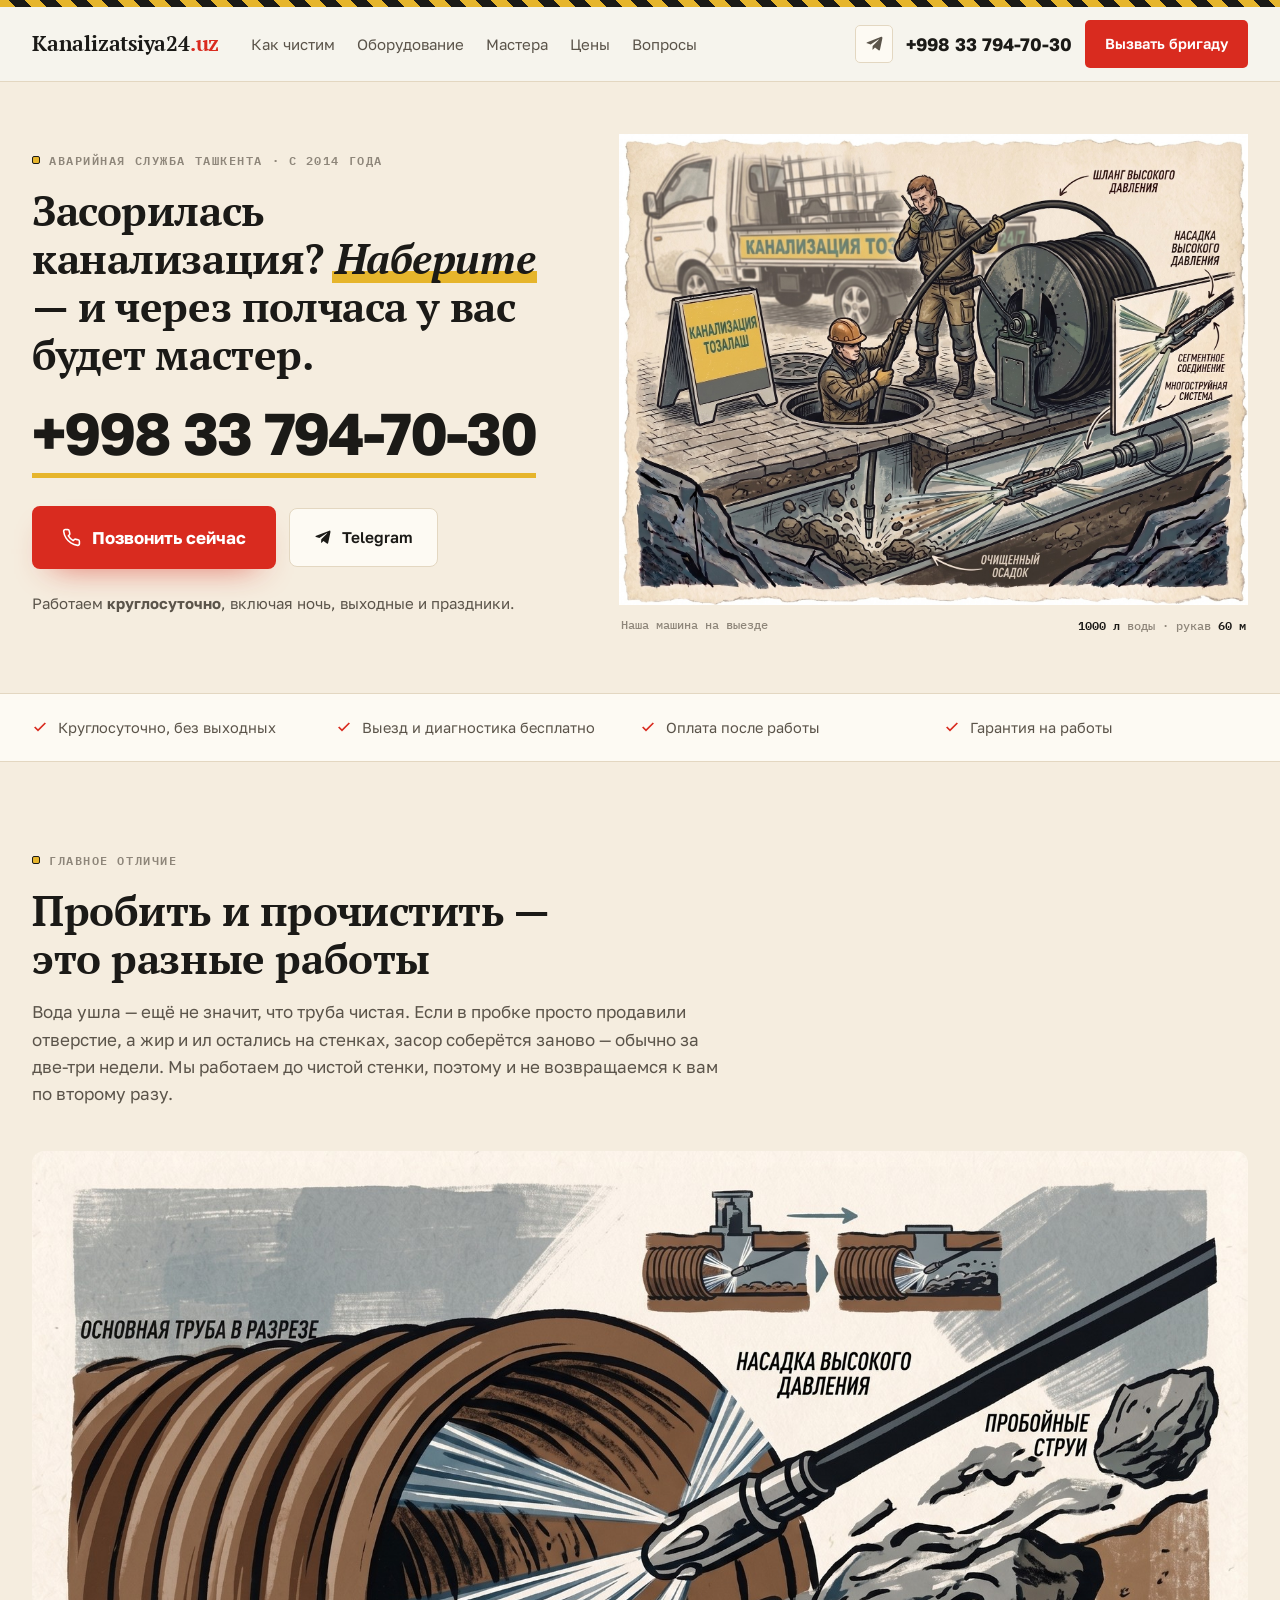
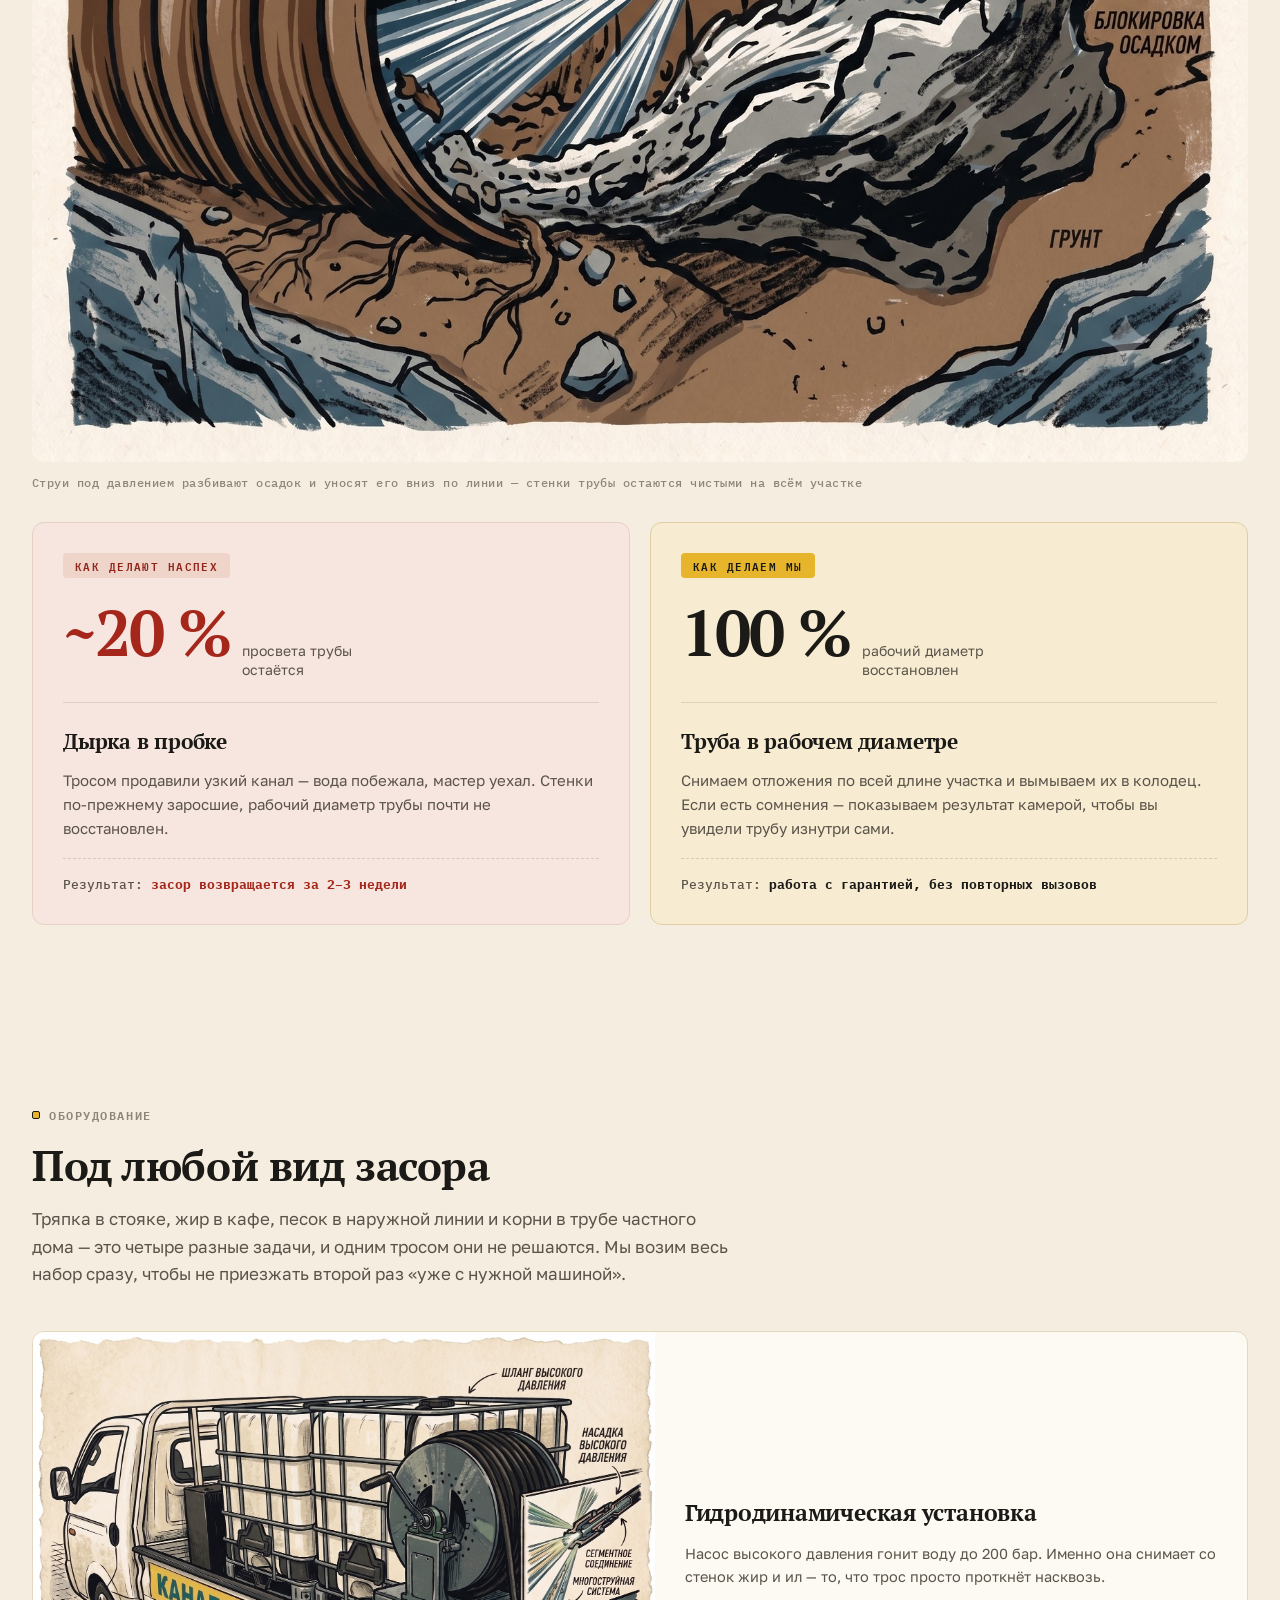
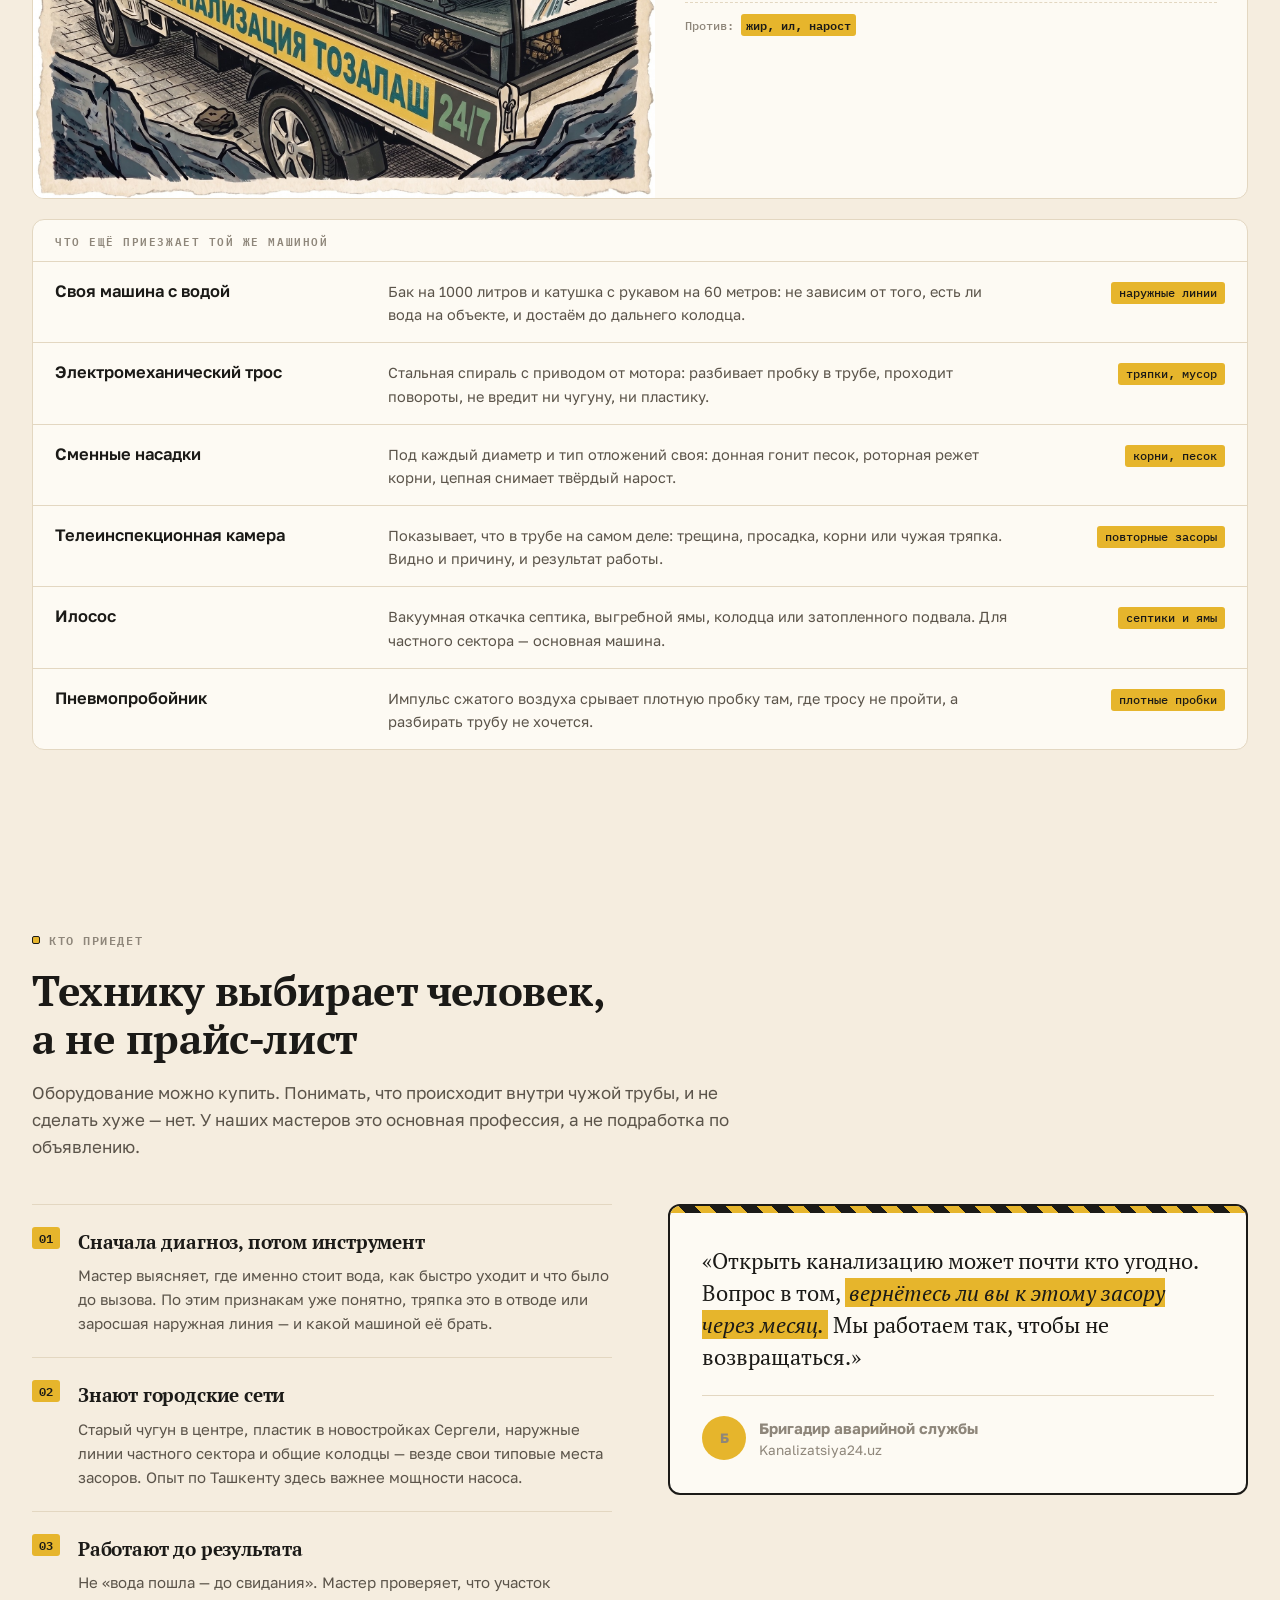
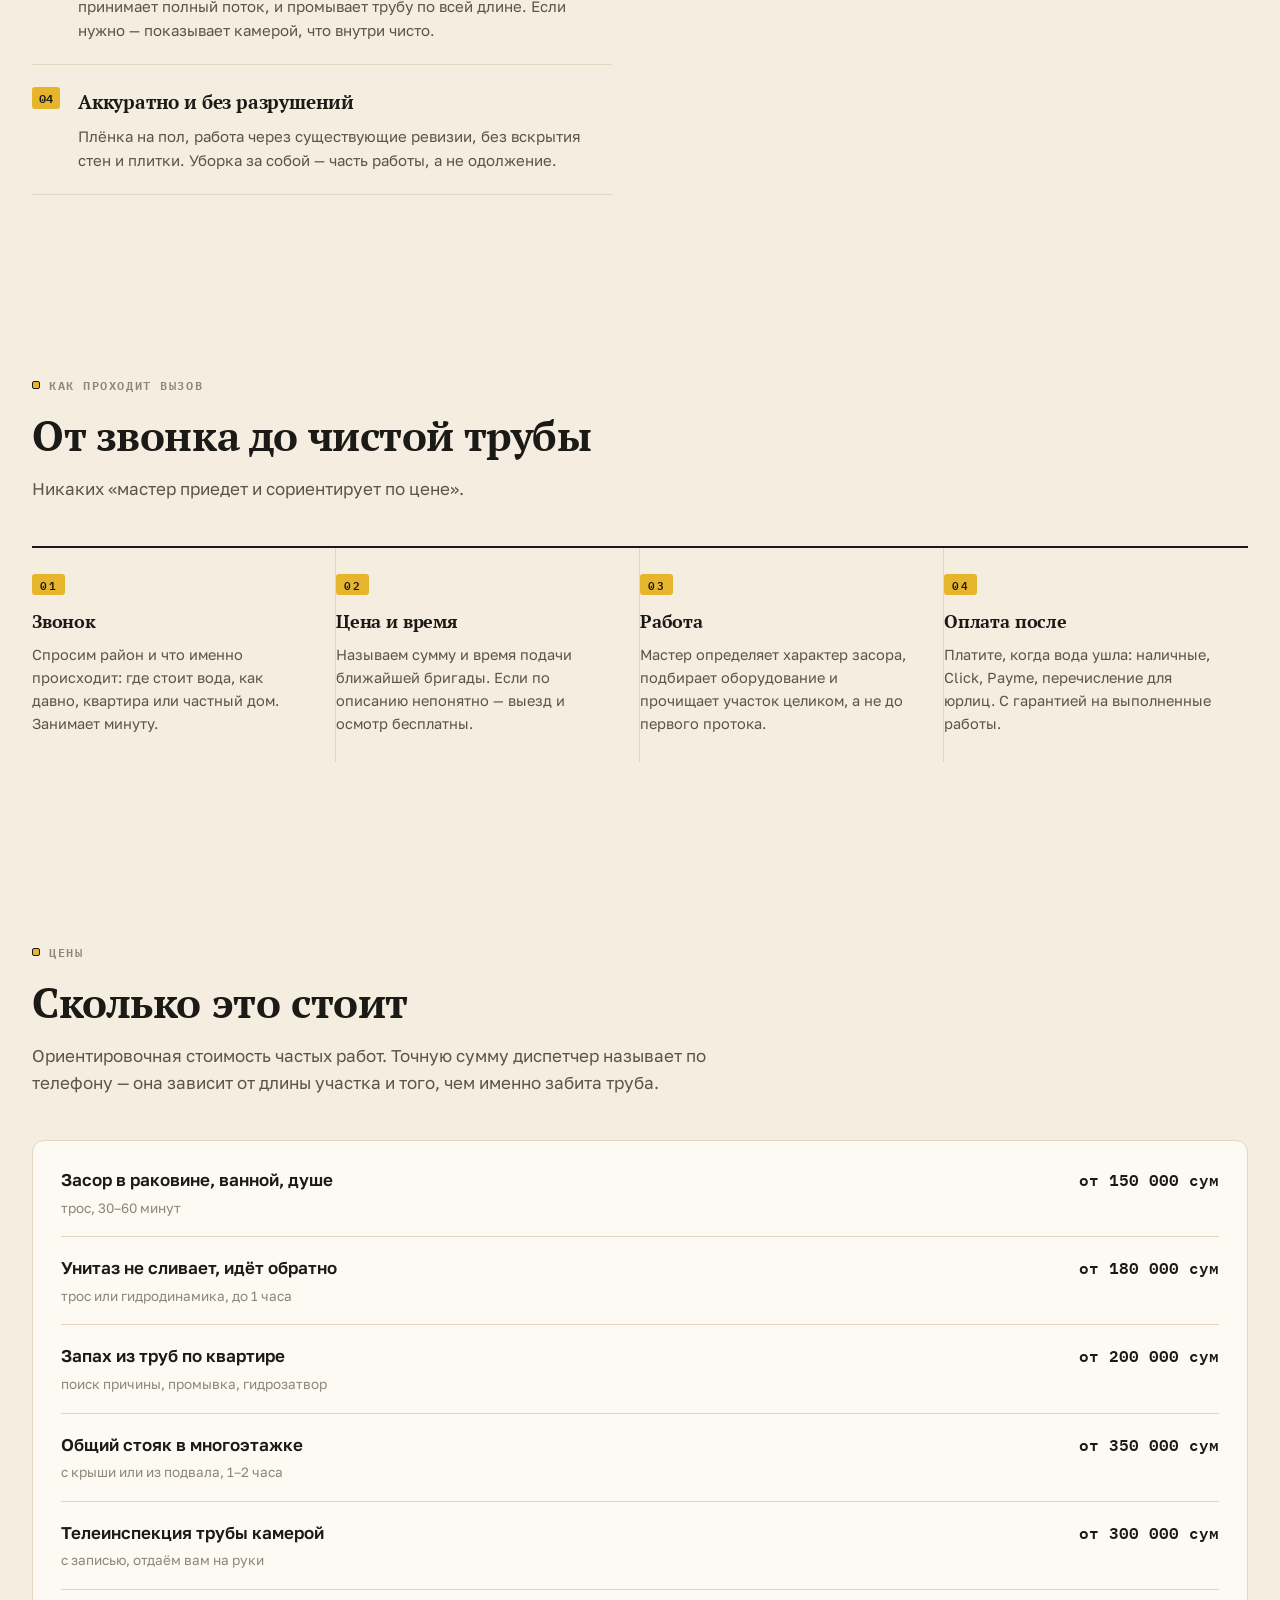
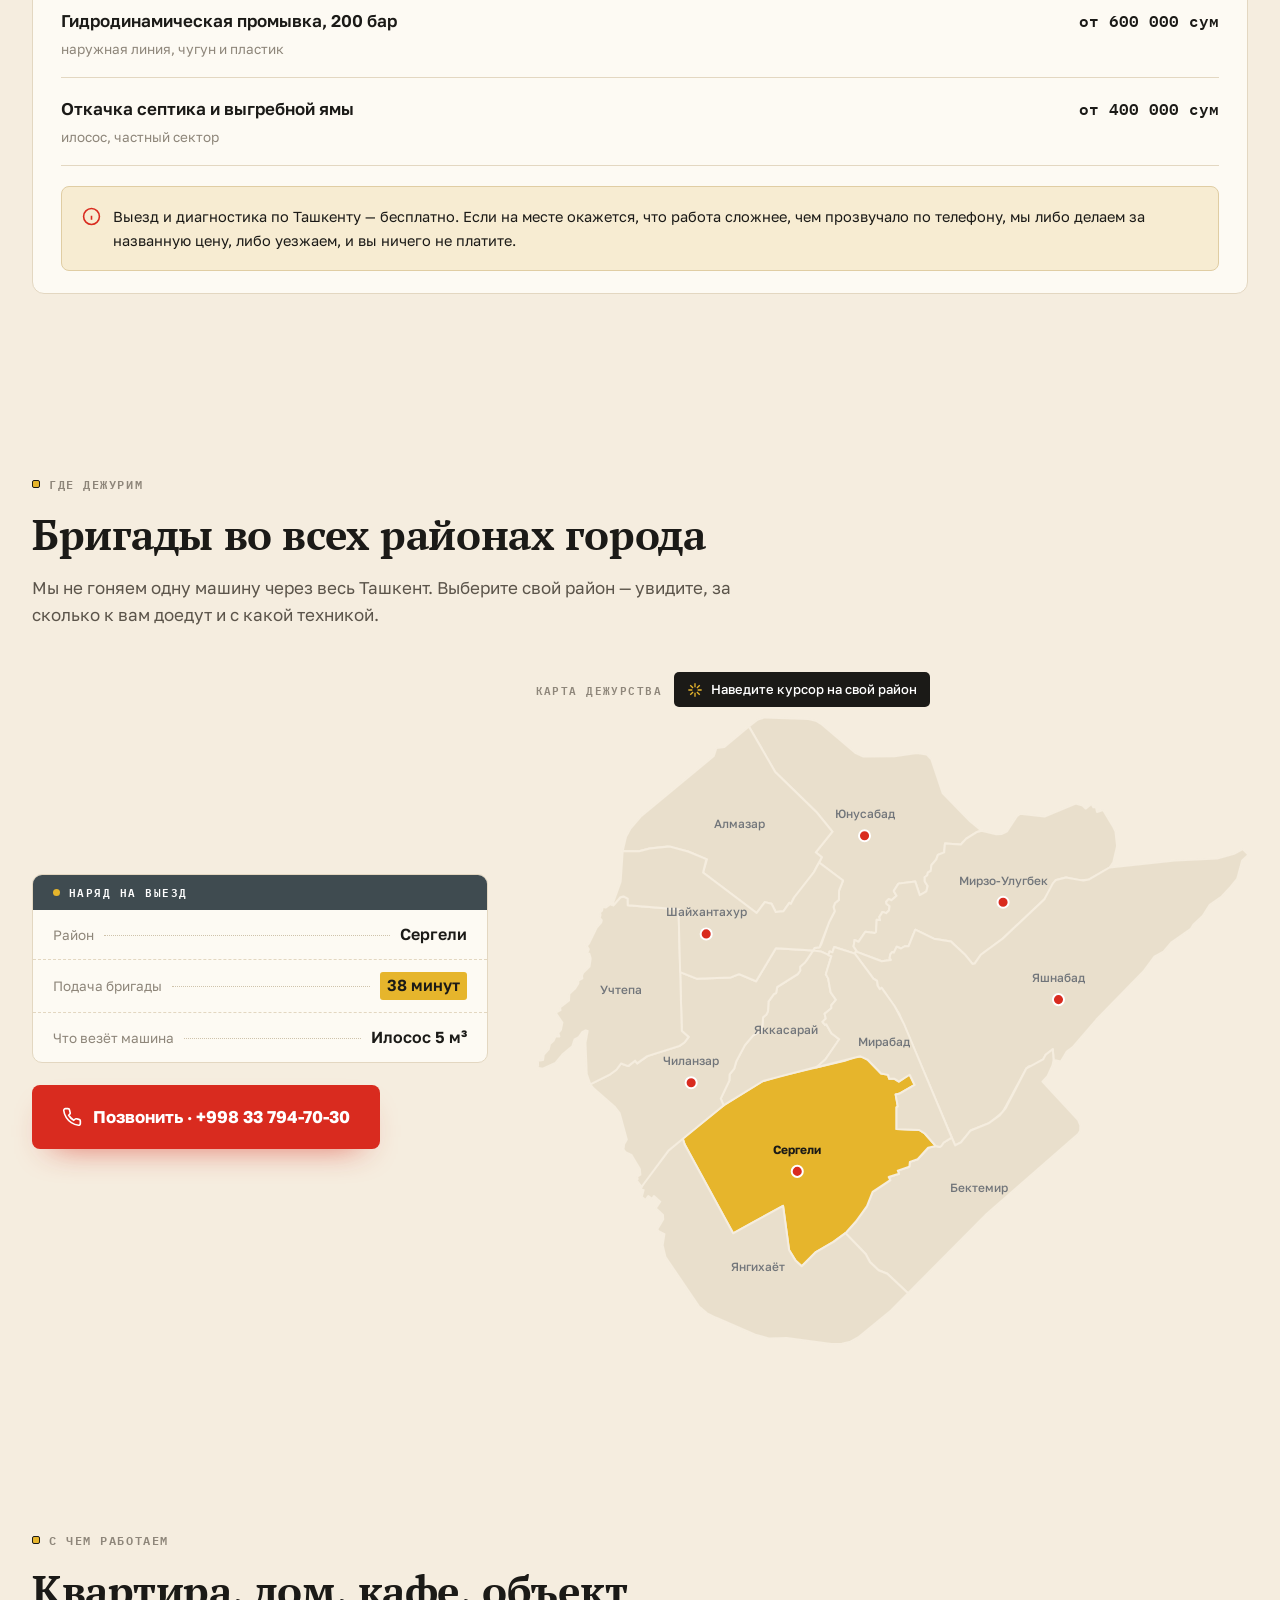
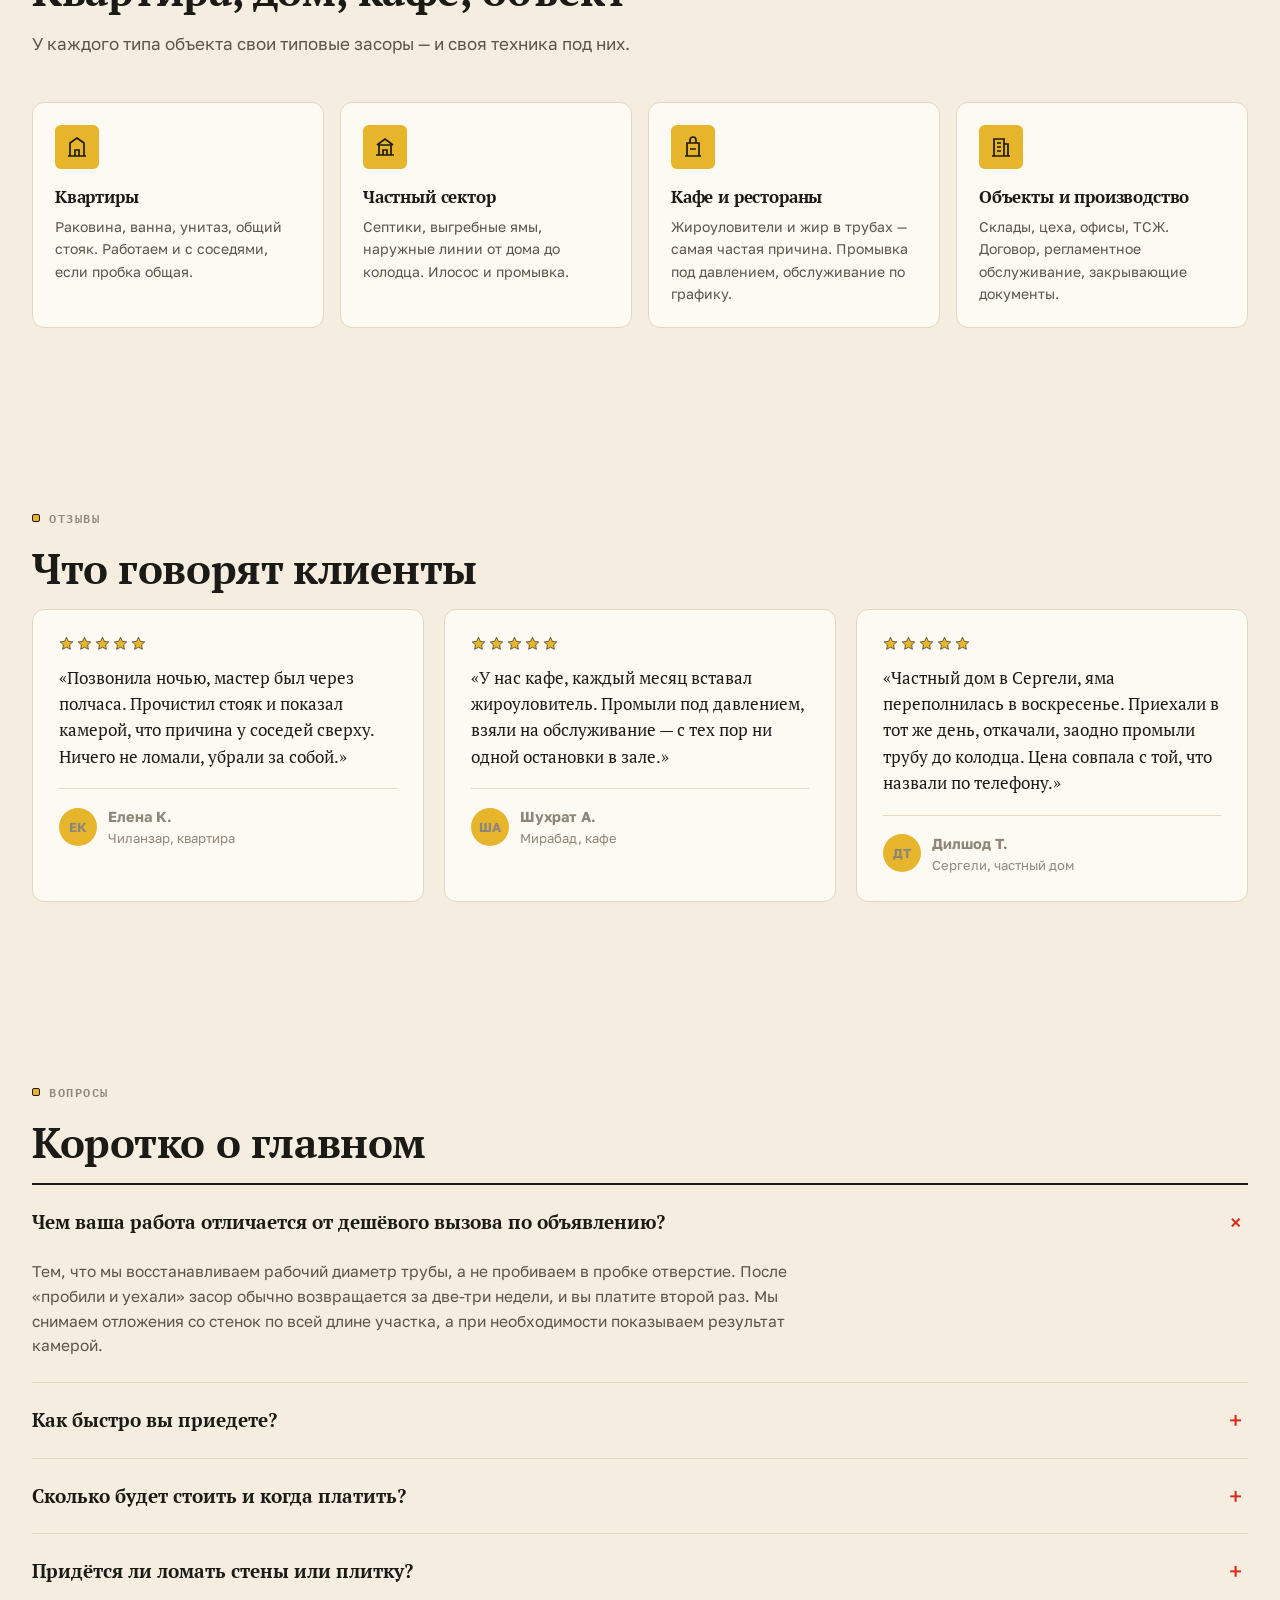
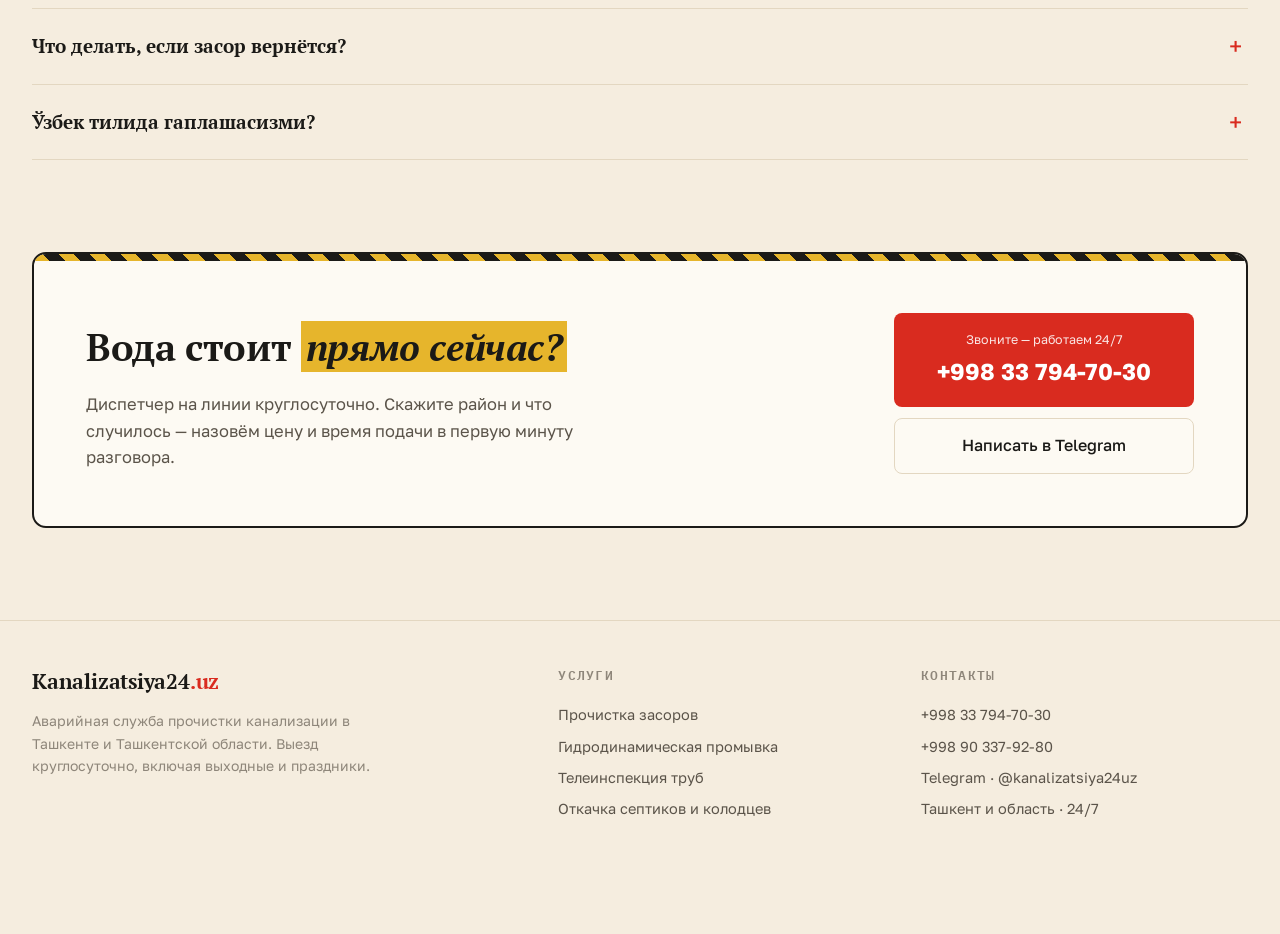
==== index.html @ b19460d2 "Сайт аварийной службы Kanalizatsiya24.uz Одна статическая страница: первый экран с телефоном и кнопк" ====
<!DOCTYPE html>
<html lang="ru">
<head>
<meta charset="utf-8">
<meta name="viewport" content="width=device-width, initial-scale=1">
<title>Kanalizatsiya24.uz — аварийная прочистка канализации в Ташкенте, 24/7</title>
<meta name="description" content="Аварийная служба прочистки канализации в Ташкенте и области. Выезд круглосуточно, оборудование под любой засор, промываем трубу до стенок, а не пробиваем дырку.">
<link rel="preconnect" href="https://fonts.googleapis.com">
<link rel="preconnect" href="https://fonts.gstatic.com" crossorigin>
<link href="https://fonts.googleapis.com/css2?family=PT+Serif:ital,wght@0,400;0,700;1,400&family=Golos+Text:wght@400;500;600;700&family=IBM+Plex+Mono:wght@400;500;600&display=swap" rel="stylesheet">
<style>
:root{
  --paper:#f5eddf; --card:#fdfaf3; --ink:#1b1a17; --graph:#3f4b50; --body:#5b544a; --dim:#8e867a;
  --yellow:#e6b52c; --yellow2:#eccb7c; --yellow-s:#f7ecd2;
  --red:#d92b1f; --red-d:#b02016; --rule:#e3d7c1;
  --serif:'PT Serif',Georgia,serif; --sans:'Golos Text',system-ui,sans-serif;
  --mono:'IBM Plex Mono',ui-monospace,monospace;
}
*,*::before,*::after{box-sizing:border-box}
body{margin:0;background:var(--paper);color:var(--ink);font-family:var(--sans);
  font-size:16px;line-height:1.6;-webkit-font-smoothing:antialiased}
a{color:inherit;text-decoration:none}
h1,h2,h3{font-family:var(--serif);font-weight:700;letter-spacing:-.01em;margin:0}
p{margin:0}
svg{display:block}
.wrap{width:min(1240px,100% - 64px);margin-inline:auto}
.hazard{height:7px;background:repeating-linear-gradient(45deg,var(--yellow) 0 11px,var(--ink) 11px 22px)}
.eyebrow{display:flex;align-items:center;gap:9px;font:600 12px/1 var(--mono);
  letter-spacing:.13em;text-transform:uppercase;color:var(--dim);margin-bottom:20px}
.eyebrow i{width:8px;height:8px;background:var(--yellow);flex:none;
  border:1px solid var(--ink);border-radius:2px}
.sec{padding:92px 0}
.sec h2{font-size:clamp(30px,3.3vw,44px);line-height:1.14;margin-bottom:16px}
.sec .sub{font-size:17px;color:var(--body);max-width:64ch;margin-bottom:44px}
@media(max-width:820px){.wrap{width:calc(100% - 32px)}.sec{padding:58px 0}}
@media(prefers-reduced-motion:reduce){*{transition:none!important;animation:none!important}}

/* ───── шапка ───── */
header{position:sticky;top:0;z-index:50;background:rgba(246,244,238,.96);border-bottom:1px solid var(--rule)}
.hd{display:flex;align-items:center;gap:24px;height:74px}
.logo{font-family:var(--serif);font-weight:700;font-size:21px;letter-spacing:-.01em;white-space:nowrap}
.logo s{text-decoration:none;color:var(--red)}
.hd nav{display:flex;gap:22px;margin-left:8px;font-size:15px;color:var(--body)}
.hd nav a:hover{color:var(--red)}
.hd .sp{margin-left:auto;display:flex;align-items:center;gap:13px}
.hd .tel{font-weight:700;font-size:18px;white-space:nowrap}
.hd .tel:hover{color:var(--red)}
.hbtn{background:var(--red);color:#fff;font-weight:600;font-size:14.5px;padding:12px 20px;
  border-radius:5px;transition:background .18s;white-space:nowrap}
.hbtn:hover{background:var(--red-d)}
.im{width:38px;height:38px;border-radius:5px;border:1px solid var(--rule);background:var(--card);
  display:grid;place-items:center;color:var(--body);transition:.18s;flex:none}
.im:hover{color:var(--red);border-color:var(--dim)}
@media(max-width:1160px){.hd nav{display:none}}
@media(max-width:620px){.hd .tel,.hd .im{display:none}.hd{height:60px}.logo{font-size:19px}}

/* ───── первый экран ───── */
.hero{display:grid;grid-template-columns:minmax(360px,.92fr) 1.08fr;gap:52px;align-items:center;padding:52px 0 58px}
.hero h1{font-size:clamp(30px,3.3vw,44px);line-height:1.14;margin-bottom:26px;max-width:22ch}
.hero h1 i{font-style:italic;position:relative;white-space:nowrap}
.hero h1 i::after{content:"";position:absolute;left:-.05em;right:-.05em;bottom:.06em;height:.3em;
  background:var(--yellow);z-index:-1}
.phone{display:inline-block;font-family:var(--sans);font-weight:700;
  font-size:clamp(34px,4.6vw,60px);line-height:1;letter-spacing:-.035em;
  padding-bottom:10px;border-bottom:5px solid var(--yellow);transition:color .18s}
.phone:hover{color:var(--red)}
.row{display:flex;align-items:center;gap:13px;flex-wrap:wrap;margin-top:28px}
.big{display:inline-flex;align-items:center;gap:11px;background:var(--red);color:#fff;border-radius:8px;
  padding:18px 30px;font-weight:700;font-size:17px;transition:.18s;
  box-shadow:0 14px 34px -20px rgba(217,43,31,.9)}
.big:hover{background:var(--red-d);transform:translateY(-2px)}
.tg{display:inline-flex;align-items:center;gap:10px;border:1.5px solid var(--rule);background:var(--card);
  border-radius:8px;padding:16px 24px;font-weight:600;font-size:15.5px;transition:.18s}
.tg:hover{border-color:var(--ink)}
.note{margin-top:22px;font-size:15px;color:var(--body)}
.note b{font-weight:700}
/* фото в первом экране */
.shot{position:relative}
.shot img{width:100%;height:auto;display:block}
.shot figcaption{display:flex;justify-content:space-between;gap:12px;padding:12px 2px 0;
  font:500 12px/1.4 var(--mono);color:var(--dim)}
.shot figcaption b{color:var(--ink);font-weight:600}
/* лента гарантий */
.dstrip{background:var(--card);border-top:1px solid var(--rule);border-bottom:1px solid var(--rule)}
.dstripin{display:grid;grid-template-columns:repeat(4,1fr)}
.ds{padding:22px 24px 22px 0;color:var(--body);font-size:14.5px;display:flex;align-items:center;gap:10px}
.ds svg{color:var(--red);flex:none}
@media(max-width:1000px){.hero{grid-template-columns:1fr;gap:32px;padding:36px 0 40px}}
@media(max-width:820px){.dstripin{grid-template-columns:1fr 1fr}}
@media(max-width:560px){.row{flex-direction:column;align-items:stretch}.big,.tg{justify-content:center}}

/* ───── карта дежурства ───── */
.area{display:grid;grid-template-columns:minmax(330px,.78fr) 1.22fr;gap:48px;align-items:center}
.readout{background:var(--card);border:1px solid var(--rule);border-radius:10px;overflow:hidden;margin-bottom:22px}
.readout .rh{display:flex;align-items:center;gap:9px;padding:12px 20px;background:var(--graph);color:#fff;
  font:600 10.5px/1 var(--mono);letter-spacing:.14em;text-transform:uppercase}
.readout .rh i{width:7px;height:7px;border-radius:50%;background:var(--yellow);flex:none;animation:bl 2.2s infinite}
.rrow{display:grid;grid-template-columns:auto 1fr auto;gap:10px;align-items:baseline;
  padding:12px 20px;border-bottom:1px dashed var(--rule)}
.rrow:last-child{border-bottom:0}
.rrow u{text-decoration:none;font-size:13.5px;color:var(--dim)}
.rrow .ll{border-bottom:1px dotted #cfc3ab;transform:translateY(-4px)}
.rrow b{font-size:16px;font-weight:600;text-align:right}
.rrow b.hi{background:var(--yellow);padding:1px 7px;border-radius:3px}
.mh{display:flex;align-items:center;gap:12px;margin-bottom:10px;flex-wrap:wrap}
.mh b{font:600 11px/1 var(--mono);letter-spacing:.13em;text-transform:uppercase;color:var(--dim)}
.hint{display:inline-flex;align-items:center;gap:8px;background:var(--ink);color:#fff;
  font-size:13px;font-weight:500;padding:7px 13px;border-radius:5px;transition:opacity .4s}
.hint svg{color:var(--yellow)}
.hint.off{opacity:0}
.map .d{fill:#e9dfcc;stroke:var(--paper);stroke-width:2.5;cursor:pointer;transition:fill .18s;
  stroke-linejoin:round;outline:none}
.map .d:hover{fill:#dccdb2}
.map .d.on{fill:var(--yellow)}
.map .lb text{font-family:var(--sans);font-size:15px;font-weight:500;fill:#71757a;
  text-anchor:middle;pointer-events:none;transition:fill .18s}
.map .lb text.on{fill:var(--ink);font-weight:700}
.map .pin{fill:var(--red);stroke:#fff;stroke-width:2.5}
@media(max-width:980px){.area{grid-template-columns:1fr;gap:30px}}

/* ───── пробить ≠ прочистить ───── */
.illwide{margin:0 0 30px}
.illwide img{width:100%;height:auto;display:block;border-radius:12px}
.illwide figcaption{margin-top:12px;font:500 12px/1.5 var(--mono);letter-spacing:.04em;color:var(--dim)}

.vs{display:grid;grid-template-columns:1fr 1fr;gap:20px}
.vsc{border-radius:12px;padding:30px;border:1px solid var(--rule);background:var(--card)}
.vsc.bad{background:#f7e6df;border-color:#e8cfc4}
.vsc.good{background:var(--yellow-s);border-color:#e0cda3}
.vsc .lab{display:inline-flex;font:600 11px/1 var(--mono);letter-spacing:.13em;text-transform:uppercase;
  padding:7px 12px;border-radius:4px;margin-bottom:26px}
.vsc.bad .lab{background:#eed4c9;color:#93251b}
.vsc.good .lab{background:var(--yellow);color:var(--ink)}
.vsc .num{display:flex;align-items:baseline;gap:12px;padding-bottom:22px;margin-bottom:22px;
  border-bottom:1px solid rgba(23,24,26,.12)}
.vsc .num b{font-family:var(--serif);font-size:clamp(44px,5vw,66px);line-height:.9;letter-spacing:-.03em}
.vsc.bad .num b{color:#a5271b}.vsc.good .num b{color:var(--ink)}
.vsc .num span{font-size:14px;color:var(--body);max-width:14ch;line-height:1.35}
.vsc h3{font-size:21px;margin-bottom:9px}
.vsc p{font-size:15px;color:var(--body)}
.vsc .m{margin-top:18px;padding-top:16px;border-top:1px dashed rgba(23,24,26,.15);
  font:500 13px/1.5 var(--mono);color:var(--body)}
.vsc.bad .m b{color:#a5271b}.vsc.good .m b{color:var(--ink)}
@media(max-width:820px){.vs{grid-template-columns:1fr}}

/* ───── мастера ───── */
.pro{display:grid;grid-template-columns:1fr 1fr;gap:56px;align-items:start}
.pl{display:flex;gap:18px;padding:22px 0;border-bottom:1px solid var(--rule)}
.pl:first-child{border-top:1px solid var(--rule)}
.pl .n{font:600 12px/1 var(--mono);color:var(--ink);background:var(--yellow);
  padding:5px 7px;border-radius:3px;flex:none;align-self:flex-start}
.pl h3{font-size:19px;margin-bottom:6px}
.pl p{font-size:15px;color:var(--body)}
.quote{background:var(--card);border:2px solid var(--ink);border-radius:12px;overflow:hidden;position:sticky;top:100px}
.quote .qin{padding:32px}
.quote .q{font-family:var(--serif);font-size:22px;line-height:1.45;margin-bottom:22px}
.quote .q i{font-style:italic;background:var(--yellow);padding:0 4px}
.quote .w{display:flex;align-items:center;gap:13px;padding-top:20px;border-top:1px solid var(--rule)}
.quote .av{width:44px;height:44px;border-radius:50%;background:var(--yellow);color:var(--ink);
  display:grid;place-items:center;font-weight:700;flex:none}
.quote .w b{display:block;font-size:15px}
.quote .w span{font-size:13.5px;color:var(--dim)}
@media(max-width:900px){.pro{grid-template-columns:1fr;gap:30px}.quote{position:static}}

/* ───── техника ───── */
.gear{margin-bottom:20px}
.gear figure{display:grid;grid-template-columns:1.05fr 1fr;align-items:stretch}
.gear .gc{display:flex;flex-direction:column;justify-content:center}
.gear figure{margin:0;border:1px solid var(--rule);border-radius:12px;overflow:hidden;background:var(--card)}
.gear img{width:100%;height:100%;display:block;object-fit:cover;object-position:38% 55%}
.gear .gc{padding:28px 30px}
.gear h3{font-size:23px;margin-bottom:10px}
.gear p{font-size:14.5px;color:var(--body)}
.gear .spec{margin-top:14px;padding-top:13px;border-top:1px dashed var(--rule);
  font:500 12px/1.5 var(--mono);color:var(--dim)}
.gear .spec b{color:var(--ink);font-weight:600;background:var(--yellow);padding:1px 5px;border-radius:3px}
.kit{border:1px solid var(--rule);border-radius:12px;background:var(--card);overflow:hidden}
.kit .kh{padding:15px 22px;border-bottom:1px solid var(--rule);font:600 11px/1 var(--mono);
  letter-spacing:.14em;text-transform:uppercase;color:var(--dim)}
.kr{display:grid;grid-template-columns:minmax(190px,.85fr) 1.7fr 190px;gap:20px;align-items:baseline;
  padding:16px 22px;border-bottom:1px solid var(--rule)}
.kr u{justify-self:end}
.kr:last-child{border-bottom:0}
.kr em{font-style:normal;font-weight:600;font-size:16.5px}
.kr span{font-size:14.5px;color:var(--body)}
.kr u{text-decoration:none;font:500 12px/1 var(--mono);color:var(--ink);
  background:var(--yellow);padding:5px 8px;border-radius:3px;white-space:nowrap}
@media(max-width:900px){.gear figure{grid-template-columns:1fr}
  .kr{grid-template-columns:1fr;gap:6px}.kr u{justify-self:start}}

/* ───── шаги ───── */
.steps{display:grid;grid-template-columns:repeat(4,1fr);border-top:2px solid var(--ink)}
.step{padding:24px 26px 26px 0;border-right:1px solid var(--rule)}
.step:last-child{border-right:0}
.step em{font-style:normal;font:600 11px/1 var(--mono);letter-spacing:.14em;
  display:inline-block;margin-bottom:12px;background:var(--yellow);padding:5px 8px;border-radius:3px}
.step h3{font-size:18px;margin-bottom:7px}
.step p{font-size:14.5px;color:var(--body)}
@media(max-width:900px){.steps{grid-template-columns:repeat(2,1fr)}
  .step:nth-child(2n){border-right:0}.step{padding-right:22px}}
@media(max-width:560px){.steps{grid-template-columns:1fr}
  .step{border-right:0;border-bottom:1px solid var(--rule)}}

/* ───── цены ───── */
.price{background:var(--card);border:1px solid var(--rule);border-radius:12px;padding:8px 28px 22px}
.pr{display:grid;grid-template-columns:1fr auto;gap:20px;align-items:baseline;
  padding:17px 0;border-bottom:1px solid var(--rule)}
.pr:last-of-type{border-bottom:0}
.pr em{font-style:normal;font-weight:600;font-size:17px}
.pr small{display:block;font-size:13.5px;color:var(--dim);margin-top:4px}
.pr b{font-family:var(--mono);font-size:16px;font-weight:600;white-space:nowrap}
.pnote{display:flex;gap:12px;align-items:flex-start;margin-top:20px;padding:18px 20px;
  background:var(--yellow-s);border:1px solid #e0cda3;border-radius:8px;font-size:14.5px}
.pnote svg{flex:none;color:var(--red);margin-top:2px}

/* ───── объекты ───── */
.objs{display:grid;grid-template-columns:repeat(4,1fr);gap:16px}
.obj{background:var(--card);border:1px solid var(--rule);border-radius:12px;padding:22px}
.obj .oi{width:44px;height:44px;border-radius:6px;background:var(--yellow);display:grid;
  place-items:center;margin-bottom:14px;color:var(--ink)}
.obj h3{font-size:17px;margin-bottom:6px}
.obj p{font-size:14px;color:var(--body)}
@media(max-width:900px){.objs{grid-template-columns:repeat(2,1fr)}}
@media(max-width:520px){.objs{grid-template-columns:1fr}}

/* ───── отзывы ───── */
.revs{display:grid;grid-template-columns:repeat(3,1fr);gap:20px}
.rev{background:var(--card);border:1px solid var(--rule);border-radius:12px;padding:26px}
.rev .st{display:flex;gap:3px;color:var(--yellow);margin-bottom:14px}
.rev .st svg{stroke:var(--ink);stroke-width:1}
.rev p{font-family:var(--serif);font-size:16.5px;line-height:1.6;margin-bottom:18px}
.rev .who{display:flex;align-items:center;gap:11px;padding-top:16px;border-top:1px solid var(--rule)}
.rev .av{width:38px;height:38px;border-radius:50%;background:var(--yellow);color:var(--ink);
  display:grid;place-items:center;font-weight:700;font-size:14px;flex:none}
.rev .who b{display:block;font-size:14.5px}
.rev .who span{font-size:13px;color:var(--dim)}
@media(max-width:900px){.revs{grid-template-columns:1fr}}

/* ───── faq ───── */
.faq{border-top:2px solid var(--ink)}
.faq details{border-bottom:1px solid var(--rule)}
.faq summary{list-style:none;cursor:pointer;padding:22px 40px 22px 0;position:relative;
  font-family:var(--serif);font-size:19px;font-weight:700}
.faq summary::-webkit-details-marker{display:none}
.faq summary::after{content:"+";position:absolute;right:6px;top:18px;font-family:var(--sans);
  font-size:24px;font-weight:400;color:var(--red);transition:transform .2s}
.faq details[open] summary::after{transform:rotate(45deg)}
.faq p{padding:0 40px 24px 0;color:var(--body);font-size:15.5px;max-width:80ch}

/* ───── финал ───── */
.final{background:var(--card);border:2px solid var(--ink);border-radius:14px;overflow:hidden}
.finin{padding:52px;display:grid;grid-template-columns:1.15fr auto;gap:44px;align-items:center}
.final h2{font-size:clamp(28px,3vw,40px);margin-bottom:14px}
.final h2 i{font-style:italic;background:var(--yellow);padding:0 5px}
.final p{color:var(--body);font-size:16.5px;max-width:50ch}
.final .fc{display:flex;flex-direction:column;gap:11px;min-width:300px}
.final .b1{background:var(--red);color:#fff;border-radius:8px;padding:17px 26px;text-align:center;transition:background .18s}
.final .b1:hover{background:var(--red-d)}
.final .b1 span{display:block;font-size:12.5px;opacity:.88;margin-bottom:3px}
.final .b1 b{font-size:23px;font-weight:700}
.final .b2{border:1.5px solid var(--rule);border-radius:8px;padding:14px 26px;
  text-align:center;font-weight:500;transition:.18s}
.final .b2:hover{border-color:var(--ink)}
@media(max-width:860px){.finin{grid-template-columns:1fr;padding:30px;gap:24px}.final .fc{min-width:0}}

/* ───── подвал ───── */
footer{margin-top:92px;border-top:1px solid var(--rule);padding:44px 0 110px}
.ft{display:grid;grid-template-columns:1.5fr 1fr 1fr;gap:36px}
.ft .logo{margin-bottom:12px;display:block}
.ft p{font-size:14px;color:var(--dim);max-width:40ch}
.ft h4{font-size:13px;text-transform:uppercase;letter-spacing:.1em;font-family:var(--mono);
  font-weight:600;color:var(--dim);margin:0 0 14px}
.ft a{display:block;font-size:14.5px;color:var(--body);padding:4px 0}
.ft a:hover{color:var(--red)}
@media(max-width:760px){.ft{grid-template-columns:1fr 1fr}.ft>div:first-child{grid-column:1/-1}}

/* ───── мобильная полоса звонка ───── */
.callbar{position:fixed;left:0;right:0;bottom:0;z-index:60;display:none;
  background:var(--card);border-top:1px solid var(--rule);box-shadow:0 -6px 20px rgba(23,24,26,.1)}
.cbin{display:flex;gap:9px;padding:10px 14px calc(10px + env(safe-area-inset-bottom))}
.callbar a{border-radius:7px;padding:15px;font-weight:700;font-size:16px;text-align:center}
.callbar .c1{background:var(--red);color:#fff;flex:1}
.callbar .c2{border:1px solid var(--rule);width:54px;display:grid;place-items:center;color:var(--body)}
@media(max-width:760px){.callbar{display:block}}
</style>
</head>
<body>

<div class="hazard"></div>
<header>
  <div class="wrap hd">
    <a class="logo" href="#">Kanalizatsiya24<s>.uz</s></a>
    <nav>
      <a href="#clean">Как чистим</a><a href="#tools">Оборудование</a>
      <a href="#masters">Мастера</a><a href="#price">Цены</a><a href="#faq">Вопросы</a>
    </nav>
    <div class="sp">
      <a class="im" href="https://t.me/kanalizatsiya24uz" aria-label="Telegram"><svg width="19" height="19" viewBox="0 0 24 24" fill="currentColor"><path d="M21.9 4.3l-3 14.2c-.2 1-.8 1.3-1.7.8l-4.6-3.4-2.2 2.1c-.3.3-.5.5-1 .5l.3-4.7L17.4 6c.4-.3-.1-.5-.6-.2L7.2 11.9l-4.5-1.4c-1-.3-1-1 .2-1.5l17.6-6.8c.8-.3 1.5.2 1.4 1.1z"/></svg></a>
      <a class="tel" href="tel:+998337947030">+998 33 794-70-30</a>
      <a class="hbtn" href="tel:+998337947030">Вызвать бригаду</a>
    </div>
  </div>
</header>

<!-- ══════ ПЕРВЫЙ ЭКРАН ══════ -->
<div class="wrap hero">
  <div>
    <div class="eyebrow"><i></i>Аварийная служба Ташкента · с 2014 года</div>
    <h1>Засорилась канализация? <i>Наберите</i> — и через полчаса у вас будет мастер.</h1>
    <a class="phone" href="tel:+998337947030">+998 33 794-70-30</a>
    <div class="row">
      <a class="big" href="tel:+998337947030">
        <svg width="19" height="19" viewBox="0 0 24 24" fill="none" stroke="currentColor" stroke-width="2"><path d="M22 16.9v3a2 2 0 0 1-2.2 2 19.8 19.8 0 0 1-8.6-3.1 19.5 19.5 0 0 1-6-6A19.8 19.8 0 0 1 2.1 4.2 2 2 0 0 1 4.1 2h3a2 2 0 0 1 2 1.7c.1 1 .4 1.9.7 2.8a2 2 0 0 1-.5 2.1L8.1 9.9a16 16 0 0 0 6 6l1.3-1.2a2 2 0 0 1 2.1-.5c.9.3 1.8.6 2.8.7a2 2 0 0 1 1.7 2z"/></svg>
        Позвонить сейчас</a>
      <a class="tg" href="https://t.me/kanalizatsiya24uz">
        <svg width="18" height="18" viewBox="0 0 24 24" fill="currentColor"><path d="M21.9 4.3l-3 14.2c-.2 1-.8 1.3-1.7.8l-4.6-3.4-2.2 2.1c-.3.3-.5.5-1 .5l.3-4.7L17.4 6c.4-.3-.1-.5-.6-.2L7.2 11.9l-4.5-1.4c-1-.3-1-1 .2-1.5l17.6-6.8c.8-.3 1.5.2 1.4 1.1z"/></svg>
        Telegram</a>
    </div>
    <p class="note">Работаем <b>круглосуточно</b>, включая ночь, выходные и праздники.</p>
  </div>

  <figure class="shot" style="margin:0">
    <img src="img/scene.jpg" alt="Бригада на выезде: машина, катушка с рукавом и прочистка трубы в разрезе">
    <figcaption><span>Наша машина на выезде</span><span><b>1000 л</b> воды · рукав <b>60 м</b></span></figcaption>
  </figure>
</div>

<div class="dstrip"><div class="wrap dstripin">
  <span class="ds"><svg width="16" height="16" viewBox="0 0 24 24" fill="none" stroke="currentColor" stroke-width="2.6"><path d="M20 6L9 17l-5-5"/></svg>Круглосуточно, без выходных</span>
  <span class="ds"><svg width="16" height="16" viewBox="0 0 24 24" fill="none" stroke="currentColor" stroke-width="2.6"><path d="M20 6L9 17l-5-5"/></svg>Выезд и диагностика бесплатно</span>
  <span class="ds"><svg width="16" height="16" viewBox="0 0 24 24" fill="none" stroke="currentColor" stroke-width="2.6"><path d="M20 6L9 17l-5-5"/></svg>Оплата после работы</span>
  <span class="ds"><svg width="16" height="16" viewBox="0 0 24 24" fill="none" stroke="currentColor" stroke-width="2.6"><path d="M20 6L9 17l-5-5"/></svg>Гарантия на работы</span>
</div></div>

<!-- ══════ ПРОБИТЬ ≠ ПРОЧИСТИТЬ ══════ -->
<section class="sec wrap" id="clean">
  <div class="eyebrow"><i></i>Главное отличие</div>
  <h2>Пробить и прочистить — <br>это разные работы</h2>
  <p class="sub">Вода ушла — ещё не значит, что труба чистая. Если в пробке просто продавили отверстие, а жир и ил остались на стенках, засор соберётся заново — обычно за две-три недели. Мы работаем до чистой стенки, поэтому и не возвращаемся к вам по второму разу.</p>

  <figure class="illwide">
    <img src="img/pipe-scheme.jpg" alt="Разрез трубы: насадка высокого давления пробивает блокировку осадком">
    <figcaption>Струи под давлением разбивают осадок и уносят его вниз по линии — стенки трубы остаются чистыми на всём участке</figcaption>
  </figure>

  <div class="vs">
    <div class="vsc bad">
      <span class="lab">Как делают наспех</span>
      <div class="num"><b>~20 %</b><span>просвета трубы остаётся</span></div>
      <h3>Дырка в пробке</h3>
      <p>Тросом продавили узкий канал — вода побежала, мастер уехал. Стенки по-прежнему заросшие, рабочий диаметр трубы почти не восстановлен.</p>
      <div class="m">Результат: <b>засор возвращается за 2–3 недели</b></div>
    </div>

    <div class="vsc good">
      <span class="lab">Как делаем мы</span>
      <div class="num"><b>100 %</b><span>рабочий диаметр восстановлен</span></div>
      <h3>Труба в рабочем диаметре</h3>
      <p>Снимаем отложения по всей длине участка и вымываем их в колодец. Если есть сомнения — показываем результат камерой, чтобы вы увидели трубу изнутри сами.</p>
      <div class="m">Результат: <b>работа с гарантией, без повторных вызовов</b></div>
    </div>
  </div>
</section>

<!-- ══════ ОБОРУДОВАНИЕ ══════ -->
<section class="sec wrap" id="tools">
  <div class="eyebrow"><i></i>Оборудование</div>
  <h2>Под любой вид засора</h2>
  <p class="sub">Тряпка в стояке, жир в кафе, песок в наружной линии и корни в трубе частного дома — это четыре разные задачи, и одним тросом они не решаются. Мы возим весь набор сразу, чтобы не приезжать второй раз «уже с нужной машиной».</p>

  <div class="gear">
    <figure>
      <img src="img/truck-scheme.jpg" alt="Промывочная машина высокого давления KSP на выезде">
      <div class="gc">
        <h3>Гидродинамическая установка</h3>
        <p>Насос высокого давления гонит воду до 200 бар. Именно она снимает со стенок жир и ил — то, что трос просто проткнёт насквозь.</p>
        <div class="spec">Против: <b>жир, ил, нарост</b></div>
      </div>
    </figure>
    </div>

  <div class="kit">
    <div class="kh">Что ещё приезжает той же машиной</div>
    <div class="kr"><em>Своя машина с водой</em><span>Бак на 1000 литров и катушка с рукавом на 60 метров: не зависим от того, есть ли вода на объекте, и достаём до дальнего колодца.</span><u>наружные линии</u></div>
    <div class="kr"><em>Электромеханический трос</em><span>Стальная спираль с приводом от мотора: разбивает пробку в трубе, проходит повороты, не вредит ни чугуну, ни пластику.</span><u>тряпки, мусор</u></div>
    <div class="kr"><em>Сменные насадки</em><span>Под каждый диаметр и тип отложений своя: донная гонит песок, роторная режет корни, цепная снимает твёрдый нарост.</span><u>корни, песок</u></div>
    <div class="kr"><em>Телеинспекционная камера</em><span>Показывает, что в трубе на самом деле: трещина, просадка, корни или чужая тряпка. Видно и причину, и результат работы.</span><u>повторные засоры</u></div>
    <div class="kr"><em>Илосос</em><span>Вакуумная откачка септика, выгребной ямы, колодца или затопленного подвала. Для частного сектора — основная машина.</span><u>септики и ямы</u></div>
    <div class="kr"><em>Пневмопробойник</em><span>Импульс сжатого воздуха срывает плотную пробку там, где тросу не пройти, а разбирать трубу не хочется.</span><u>плотные пробки</u></div>
  </div>
</section>

<!-- ══════ МАСТЕРА ══════ -->
<section class="sec wrap" id="masters">
  <div class="eyebrow"><i></i>Кто приедет</div>
  <h2>Технику выбирает человек, <br>а не прайс-лист</h2>
  <p class="sub">Оборудование можно купить. Понимать, что происходит внутри чужой трубы, и не сделать хуже — нет. У наших мастеров это основная профессия, а не подработка по объявлению.</p>

  <div class="pro">
    <div>
      <div class="pl"><span class="n">01</span><div>
        <h3>Сначала диагноз, потом инструмент</h3>
        <p>Мастер выясняет, где именно стоит вода, как быстро уходит и что было до вызова. По этим признакам уже понятно, тряпка это в отводе или заросшая наружная линия — и какой машиной её брать.</p>
      </div></div>
      <div class="pl"><span class="n">02</span><div>
        <h3>Знают городские сети</h3>
        <p>Старый чугун в центре, пластик в новостройках Сергели, наружные линии частного сектора и общие колодцы — везде свои типовые места засоров. Опыт по Ташкенту здесь важнее мощности насоса.</p>
      </div></div>
      <div class="pl"><span class="n">03</span><div>
        <h3>Работают до результата</h3>
        <p>Не «вода пошла — до свидания». Мастер проверяет, что участок принимает полный поток, и промывает трубу по всей длине. Если нужно — показывает камерой, что внутри чисто.</p>
      </div></div>
      <div class="pl"><span class="n">04</span><div>
        <h3>Аккуратно и без разрушений</h3>
        <p>Плёнка на пол, работа через существующие ревизии, без вскрытия стен и плитки. Уборка за собой — часть работы, а не одолжение.</p>
      </div></div>
    </div>

    <div class="quote">
      <div class="hazard"></div>
      <div class="qin">
        <div class="q">«Открыть канализацию может почти кто угодно. Вопрос в том, <i>вернётесь ли вы к этому засору через месяц.</i> Мы работаем так, чтобы не возвращаться.»</div>
        <div class="w"><span class="av">Б</span><span><b>Бригадир аварийной службы</b><span>Kanalizatsiya24.uz</span></span></div>
      </div>
    </div>
  </div>
</section>

<!-- ══════ КАК РАБОТАЕМ ══════ -->
<section class="sec wrap" id="how">
  <div class="eyebrow"><i></i>Как проходит вызов</div>
  <h2>От звонка до чистой трубы</h2>
  <p class="sub">Никаких «мастер приедет и сориентирует по цене».</p>
  <div class="steps">
    <div class="step"><em>01</em><h3>Звонок</h3><p>Спросим район и что именно происходит: где стоит вода, как давно, квартира или частный дом. Занимает минуту.</p></div>
    <div class="step"><em>02</em><h3>Цена и время</h3><p>Называем сумму и время подачи ближайшей бригады. Если по описанию непонятно — выезд и осмотр бесплатны.</p></div>
    <div class="step"><em>03</em><h3>Работа</h3><p>Мастер определяет характер засора, подбирает оборудование и прочищает участок целиком, а не до первого протока.</p></div>
    <div class="step"><em>04</em><h3>Оплата после</h3><p>Платите, когда вода ушла: наличные, Click, Payme, перечисление для юрлиц. С гарантией на выполненные работы.</p></div>
  </div>
</section>

<!-- ══════ ЦЕНЫ ══════ -->
<section class="sec wrap" id="price">
  <div class="eyebrow"><i></i>Цены</div>
  <h2>Сколько это стоит</h2>
  <p class="sub">Ориентировочная стоимость частых работ. Точную сумму диспетчер называет по телефону — она зависит от длины участка и того, чем именно забита труба.</p>
  <div class="price">
    <div class="pr"><div><em>Засор в раковине, ванной, душе</em><small>трос, 30–60 минут</small></div><b>от 150 000 сум</b></div>
    <div class="pr"><div><em>Унитаз не сливает, идёт обратно</em><small>трос или гидродинамика, до 1 часа</small></div><b>от 180 000 сум</b></div>
    <div class="pr"><div><em>Запах из труб по квартире</em><small>поиск причины, промывка, гидрозатвор</small></div><b>от 200 000 сум</b></div>
    <div class="pr"><div><em>Общий стояк в многоэтажке</em><small>с крыши или из подвала, 1–2 часа</small></div><b>от 350 000 сум</b></div>
    <div class="pr"><div><em>Телеинспекция трубы камерой</em><small>с записью, отдаём вам на руки</small></div><b>от 300 000 сум</b></div>
    <div class="pr"><div><em>Гидродинамическая промывка, 200 бар</em><small>наружная линия, чугун и пластик</small></div><b>от 600 000 сум</b></div>
    <div class="pr"><div><em>Откачка септика и выгребной ямы</em><small>илосос, частный сектор</small></div><b>от 400 000 сум</b></div>
    <div class="pnote">
      <svg width="19" height="19" viewBox="0 0 24 24" fill="none" stroke="currentColor" stroke-width="2"><circle cx="12" cy="12" r="10"/><path d="M12 16v-5M12 8h.01"/></svg>
      <span>Выезд и диагностика по Ташкенту — бесплатно. Если на месте окажется, что работа сложнее, чем прозвучало по телефону, мы либо делаем за названную цену, либо уезжаем, и вы ничего не платите.</span>
    </div>
  </div>
</section>

<!-- ══════ ГДЕ ДЕЖУРИМ ══════ -->
<section class="sec wrap" id="area">
  <div class="eyebrow"><i></i>Где дежурим</div>
  <h2>Бригады во всех районах города</h2>
  <p class="sub">Мы не гоняем одну машину через весь Ташкент. Выберите свой район — увидите, за сколько к вам доедут и с какой техникой.</p>

  <div class="area">
    <div>
      <div class="readout">
        <div class="rh"><i></i>Наряд на выезд</div>
        <div class="rrow"><u>Район</u><span class="ll"></span><b id="oD">Чиланзар</b></div>
        <div class="rrow"><u>Подача бригады</u><span class="ll"></span><b class="hi" id="oT">26 минут</b></div>
        <div class="rrow"><u>Что везёт машина</u><span class="ll"></span><b id="oC">Трос + гидродинамика</b></div>
      </div>
      <a class="big" href="tel:+998337947030"><svg width="20" height="20" viewBox="0 0 24 24" fill="none" stroke="currentColor" stroke-width="2"><path d="M22 16.9v3a2 2 0 0 1-2.2 2 19.8 19.8 0 0 1-8.6-3.1 19.5 19.5 0 0 1-6-6A19.8 19.8 0 0 1 2.1 4.2 2 2 0 0 1 4.1 2h3a2 2 0 0 1 2 1.7c.1 1 .4 1.9.7 2.8a2 2 0 0 1-.5 2.1L8.1 9.9a16 16 0 0 0 6 6l1.3-1.2a2 2 0 0 1 2.1-.5c.9.3 1.8.6 2.8.7a2 2 0 0 1 1.7 2z"/></svg>Позвонить · +998 33 794-70-30</a>
    </div>

    <div>
      <div class="mh">
        <b>Карта дежурства</b>
        <span class="hint" id="hint">
          <svg width="16" height="16" viewBox="0 0 24 24" fill="none" stroke="currentColor" stroke-width="2"><path d="M12 2v6M4.9 4.9l4.2 4.2M2 12h6M4.9 19.1l4.2-4.2M12 22v-6M19.1 19.1l-4.2-4.2M22 12h-6M19.1 4.9l-4.2 4.2"/></svg>
          <span id="hintTxt">Наведите курсор на свой район</span>
        </span>
      </div>
      <svg class="map" viewBox="0 0 900 800" role="img" aria-label="Районы Ташкента">
      <g id="dis">
        <path class="d" data-r="Юнусабад" data-t="22" data-c="Трос + гидродинамика" d="M536.6 161.0L543.6 153.6L557.3 145.2L562.9 143.7L548.3 131.7L513.6 96.0L499.4 53.6L493.6 47.4L481.0 45.5L452.8 49.5L413.6 50.0L403.2 45.3L360.1 8.6L354.5 5.1L344.3 2.6L288.9 0.5L280.3 3.2L268.9 12.0L302.2 69.4L353.8 119.6L374.4 144.9L353.4 170.9L361.0 177.1L357.6 183.8L387.8 206.6L382.8 219.4L382.6 231.0L377.8 234.9L375.9 239.9L377.3 245.4L370.2 259.3L360.6 286.8L358.2 290.8L351.8 291.7L350.0 295.0L360.3 296.4L369.3 300.9L370.9 296.1L374.4 297.3L376.7 290.6L402.8 298.9L404.6 294.8L401.2 289.8L402.4 281.6L407.4 284.0L416.0 271.2L427.8 272.9L429.5 271.5L430.4 256.2L434.6 256.6L433.7 252.6L437.8 246.2L442.2 247.8L445.8 244.5L446.7 239.0L442.7 235.8L442.4 233.4L445.5 230.0L449.0 231.5L455.5 225.7L451.9 219.9L457.8 210.5L479.0 207.8L484.8 225.0L490.6 222.1L493.1 220.2L494.8 213.4L491.1 207.7L491.0 202.5L494.3 199.8L495.0 196.6L498.6 194.4L499.5 187.0L505.7 179.8L507.7 174.2L515.6 170.9L516.6 159.8L536.6 161.0Z"/>
        <path class="d" data-r="Мирзо-Улугбек" data-t="31" data-c="Трос + телеинспекция" d="M404.6 295.1L401.2 289.8L402.4 281.6L407.4 284.0L416.0 271.2L427.8 272.9L429.5 271.5L430.4 256.2L434.6 256.6L433.7 252.6L437.8 246.2L442.2 247.8L445.8 244.5L446.7 239.0L442.7 235.8L442.4 233.4L445.5 230.0L449.0 231.5L455.5 225.7L451.9 219.9L457.8 210.5L479.0 207.8L484.8 225.0L493.1 220.2L494.8 213.4L491.1 207.7L491.0 202.5L494.3 199.8L495.0 196.6L498.6 194.4L499.5 187.0L505.7 179.8L507.7 174.2L515.6 170.9L516.6 159.8L536.6 161.0L543.6 153.6L557.3 145.2L562.9 143.7L581.4 148.2L588.0 147.9L595.1 144.4L607.5 125.4L611.5 122.2L642.4 125.7L681.8 109.3L690.4 111.9L694.2 115.7L701.7 110.0L704.0 114.1L707.2 113.7L708.7 120.0L716.3 117.5L728.7 137.9L732.0 144.8L734.0 163.2L729.2 183.5L724.6 190.1L698.2 205.4L687.3 206.6L669.5 202.8L656.3 206.2L642.3 230.1L589.8 279.7L561.9 300.3L554.1 311.5L551.4 311.9L541.6 300.0L524.1 283.6L502.5 280.0L479.1 268.7L470.7 289.5L465.8 289.6L461.1 292.4L455.7 290.1L452.0 297.7L450.0 296.9L447.5 299.9L446.7 304.6L448.4 307.0L436.7 308.5L405.3 296.7L404.6 295.1Z"/>
        <path class="d" data-r="Яшнабад" data-t="29" data-c="Гидродинамика 200 бар" d="M536.8 537.4L549.1 522.3L573.5 512.4L589.5 499.3L619.4 444.0L622.3 441.3L626.0 441.4L640.6 432.6L643.8 426.7L652.8 419.6L653.8 433.1L663.0 435.1L670.5 422.5L677.8 417.4L708.0 382.2L767.5 321.2L781.2 302.7L792.7 296.3L802.9 284.5L827.2 267.4L830.3 262.3L842.1 251.4L851.1 237.1L866.2 226.8L877.4 214.6L885.9 204.1L892.1 181.1L900.0 173.9L892.7 166.9L881.7 172.8L860.3 178.7L807.1 181.4L724.6 190.1L698.2 205.4L691.4 206.7L669.5 202.8L656.9 205.8L653.1 209.8L642.3 230.1L589.8 279.7L561.9 300.3L554.1 311.5L551.4 311.9L541.6 300.0L524.1 283.6L502.5 280.0L479.1 268.7L470.7 289.5L465.8 289.6L461.1 292.4L455.7 290.1L452.0 297.7L450.0 296.9L447.5 299.9L446.7 304.6L448.4 307.0L436.7 308.5L405.3 296.7L404.6 295.1L402.8 299.1L426.2 330.5L430.8 333.3L431.7 340.0L434.3 343.8L436.6 342.1L458.7 374.7L529.5 541.1L536.8 537.4Z"/>
        <path class="d" data-r="Бектемир" data-t="44" data-c="Илосос + гидродинамика" d="M536.8 537.4L549.1 522.3L571.6 513.4L585.2 503.7L593.4 494.0L619.5 443.8L640.6 432.6L643.8 426.7L652.8 419.6L653.8 433.1L652.5 439.7L646.2 453.6L639.8 460.5L684.6 508.7L687.6 515.8L687.4 522.8L685.2 526.4L569.6 627.4L470.0 728.0L443.8 703.3L432.7 698.9L421.8 688.5L416.4 678.4L390.9 652.0L404.1 637.3L418.1 617.9L425.2 599.8L447.5 585.0L445.5 581.1L458.6 577.0L457.0 573.0L471.6 568.1L472.3 561.9L482.1 558.6L496.1 543.7L505.1 542.0L509.7 543.2L515.0 537.5L525.1 531.3L529.5 541.1L536.8 537.4Z"/>
        <path class="d" data-r="Сергели" data-t="38" data-c="Илосос 5 м³" d="M425.2 599.8L447.5 585.0L445.5 581.1L458.6 577.0L457.0 573.0L471.6 568.1L472.3 561.9L482.1 558.6L495.3 544.1L505.1 542.0L491.1 526.1L484.1 521.7L455.4 520.6L455.4 493.1L457.0 491.9L454.3 476.8L458.6 476.0L478.3 464.8L472.3 452.2L470.2 452.1L458.4 460.5L452.9 457.1L446.0 457.1L444.8 452.1L435.9 450.3L418.7 432.7L412.5 429.2L403.8 429.2L390.0 434.2L305.9 454.2L285.2 460.5L238.1 489.7L185.3 532.2L187.7 539.7L249.0 652.2L312.1 617.4L319.7 673.4L328.1 687.0L335.7 693.9L353.6 675.9L375.8 663.0L390.9 652.0L404.1 637.3L418.1 617.9L425.2 599.8Z"/>
        <path class="d" data-r="Янгихаёт" data-t="41" data-c="Илосос + трос" d="M227.6 758.9L216.0 753.3L205.6 744.2L163.6 682.3L160.0 667.2L162.2 653.1L154.7 649.4L153.4 646.9L160.7 634.5L160.4 629.1L151.3 620.4L156.9 612.4L148.9 605.2L146.7 608.6L141.8 605.2L138.3 610.0L133.6 606.1L136.0 597.6L132.1 596.4L135.7 589.3L167.8 547.2L185.3 532.2L187.7 539.7L249.0 652.2L312.1 617.4L319.7 673.4L328.1 687.0L335.7 693.9L353.6 675.9L375.8 663.0L390.9 652.0L416.4 678.4L421.8 688.5L432.7 698.9L443.8 703.3L470.0 728.0L448.5 749.7L406.9 783.7L397.3 789.0L386.6 791.8L372.9 792.1L316.6 784.3L295.0 785.2L276.9 780.2L227.6 758.9Z"/>
        <path class="d" data-r="Яккасарай" data-t="19" data-c="Трос + гидродинамика" d="M341.6 307.7L333.6 315.4L333.7 320.5L330.6 324.8L304.6 341.3L303.3 348.8L300.7 349.8L293.7 359.6L293.1 371.6L291.2 375.7L286.9 379.2L285.5 395.6L274.1 402.4L263.9 414.5L253.0 435.0L250.4 444.1L244.6 451.3L244.2 459.3L233.4 482.0L236.9 490.7L286.9 459.8L356.7 441.3L365.5 432.6L383.0 407.1L373.1 399.4L366.6 388.1L365.0 388.9L361.9 385.1L366.1 381.0L364.6 374.9L373.0 367.9L373.1 364.0L378.9 357.3L372.2 347.8L369.0 330.2L366.1 324.9L373.1 302.1L360.3 296.4L350.0 295.0L341.6 307.7Z"/>
        <path class="d" data-r="Чиланзар" data-t="26" data-c="Трос + гидродинамика" d="M69.8 463.0L68.6 464.0L72.6 469.0L99.0 491.9L105.6 500.3L114.7 533.6L111.3 539.8L110.5 546.1L113.1 549.8L120.4 553.1L131.2 571.1L131.8 578.1L127.7 580.6L128.5 583.7L126.9 584.9L133.4 593.4L167.8 547.2L236.9 490.7L233.4 482.0L244.2 459.3L244.6 451.3L250.4 444.1L253.0 435.0L263.9 414.5L274.1 402.4L285.5 395.6L286.9 379.2L291.2 375.7L293.1 371.6L293.7 359.6L300.7 349.8L303.3 348.8L304.6 341.3L330.6 324.8L333.7 320.5L333.6 315.4L339.8 310.1L350.0 295.0L303.0 292.2L278.0 333.8L256.5 324.8L246.2 329.0L202.9 330.5L182.1 322.3L184.2 396.7L192.8 404.1L187.8 410.9L180.8 415.8L140.6 428.4L127.8 437.5L125.1 434.1L116.5 441.0L107.4 437.7L101.6 445.6L92.5 452.2L69.8 463.0Z"/>
        <path class="d" data-r="Учтепа" data-t="33" data-c="Трос + илосос" d="M183.1 358.8L184.2 396.7L192.8 404.1L187.5 411.2L181.4 415.5L140.6 428.4L127.8 437.5L125.1 434.1L116.5 441.0L107.4 437.7L101.6 445.6L92.5 452.2L68.6 464.0L64.1 450.9L62.5 411.4L65.2 396.6L62.7 395.8L58.3 398.2L54.1 404.4L48.7 407.1L45.8 415.9L34.1 425.7L24.6 436.9L8.6 444.2L3.4 443.2L2.0 446.8L0.0 446.2L2.6 440.5L2.5 434.1L8.9 433.3L9.9 426.3L16.0 419.9L17.7 413.0L22.3 408.7L24.7 403.4L29.5 403.5L28.2 399.0L31.5 395.2L33.3 386.0L25.7 374.8L26.2 372.9L30.9 370.4L30.3 366.9L41.7 358.0L42.2 349.5L49.0 343.4L53.4 336.5L53.5 333.0L58.5 330.3L58.0 326.6L59.6 323.1L67.6 315.2L69.1 305.0L67.4 299.0L64.7 298.5L66.7 293.3L62.8 286.8L65.2 288.2L67.0 286.0L76.7 265.9L82.3 259.7L83.1 256.9L80.6 253.6L81.6 249.7L80.5 247.2L83.4 244.8L84.2 240.1L88.2 240.6L93.8 236.5L97.7 237.9L106.6 227.7L110.5 226.7L115.9 229.4L116.0 237.9L182.7 243.1L180.2 249.5L183.1 358.8Z"/>
        <path class="d" data-r="Алмазар" data-t="28" data-c="Трос + гидродинамика" d="M268.9 12.0L302.2 69.4L353.8 119.6L374.4 144.9L353.4 170.9L361.0 177.1L351.0 196.1L326.1 228.0L321.8 236.2L320.0 234.8L312.6 245.4L302.8 246.3L297.5 236.0L289.0 233.8L278.7 247.6L211.0 196.5L215.9 180.0L192.0 169.9L166.0 163.5L143.3 166.2L130.3 169.5L109.5 169.4L113.7 151.3L119.3 140.9L133.1 124.9L224.6 49.3L227.8 39.3L237.9 38.0L268.9 12.0Z"/>
        <path class="d" data-r="Шайхантахур" data-t="17" data-c="Трос + телеинспекция" d="M278.0 333.8L303.0 292.2L350.0 295.0L351.8 291.7L358.2 290.8L370.2 259.3L377.3 245.4L375.9 239.9L377.8 234.9L382.6 231.0L382.8 219.4L387.8 206.6L357.6 183.8L351.0 196.1L326.1 228.0L321.8 236.2L320.0 234.8L312.6 245.4L302.8 246.3L297.5 236.0L289.0 233.8L278.7 247.6L211.0 196.5L215.2 179.6L192.0 169.9L168.9 163.6L143.6 166.1L130.3 169.5L109.5 169.4L106.9 208.0L96.4 237.4L97.7 237.9L106.6 227.7L110.5 226.7L115.9 229.4L116.0 237.9L182.7 243.1L180.2 249.5L182.1 322.3L202.9 330.5L246.2 329.0L256.5 324.8L278.0 333.8Z"/>
        <path class="d" data-r="Мирабад" data-t="18" data-c="Трос + гидродинамика" d="M368.1 318.4L366.1 324.9L369.0 330.2L372.2 347.8L378.9 357.3L373.1 364.0L373.0 367.9L364.6 374.9L366.1 381.0L361.9 385.1L365.0 388.9L366.6 388.1L373.1 399.4L383.0 407.1L365.5 432.6L353.7 442.8L409.7 428.6L418.7 432.7L435.9 450.3L444.8 452.1L446.0 457.1L452.9 457.1L458.4 460.5L472.0 451.9L478.3 464.8L458.6 476.0L454.3 476.8L457.0 491.9L455.4 493.1L455.4 520.6L484.1 521.7L491.1 526.1L505.1 542.0L509.7 543.2L512.3 541.7L515.0 537.5L525.1 531.3L464.9 388.0L452.9 365.1L436.6 342.1L434.3 343.8L431.2 338.9L430.8 333.3L426.2 330.5L402.8 298.9L376.7 290.6L374.4 297.3L370.9 296.1L369.3 300.9L373.1 302.1L368.1 318.4Z"/>
      </g>
      <g class="lb">
        <text x="415" y="128">Юнусабад</text><text x="590" y="212">Мирзо-Улугбек</text>
        <text x="660" y="335">Яшнабад</text><text x="560" y="600">Бектемир</text>
        <text x="330" y="552">Сергели</text><text x="280" y="700">Янгихаёт</text>
        <text x="316" y="400">Яккасарай</text><text x="196" y="440">Чиланзар</text>
        <text x="108" y="350">Учтепа</text><text x="257" y="140">Алмазар</text>
        <text x="215" y="252">Шайхантахур</text><text x="440" y="415">Мирабад</text>
      </g>
      <circle class="pin" cx="196" cy="462" r="7"/><circle class="pin" cx="415" cy="150" r="7"/>
      <circle class="pin" cx="660" cy="357" r="7"/><circle class="pin" cx="330" cy="574" r="7"/>
      <circle class="pin" cx="215" cy="274" r="7"/><circle class="pin" cx="590" cy="234" r="7"/>
    </svg>
    </div>
  </div>
</section>

<!-- ══════ ОБЪЕКТЫ ══════ -->
<section class="sec wrap" id="objects">
  <div class="eyebrow"><i></i>С чем работаем</div>
  <h2>Квартира, дом, кафе, объект</h2>
  <p class="sub">У каждого типа объекта свои типовые засоры — и своя техника под них.</p>
  <div class="objs">
    <div class="obj">
      <span class="oi"><svg width="24" height="24" viewBox="0 0 24 24" fill="none" stroke="currentColor" stroke-width="1.7"><path d="M3 21h18M5 21V8l7-5 7 5v13"/><path d="M10 21v-6h4v6"/></svg></span>
      <h3>Квартиры</h3><p>Раковина, ванна, унитаз, общий стояк. Работаем и с соседями, если пробка общая.</p>
    </div>
    <div class="obj">
      <span class="oi"><svg width="24" height="24" viewBox="0 0 24 24" fill="none" stroke="currentColor" stroke-width="1.7"><path d="M3 20h18M6 20V10h12v10"/><path d="M4 10l8-6 8 6M10 20v-5h4v5"/></svg></span>
      <h3>Частный сектор</h3><p>Септики, выгребные ямы, наружные линии от дома до колодца. Илосос и промывка.</p>
    </div>
    <div class="obj">
      <span class="oi"><svg width="24" height="24" viewBox="0 0 24 24" fill="none" stroke="currentColor" stroke-width="1.7"><path d="M4 21h16M6 21V8h12v13"/><path d="M9 8V5a3 3 0 0 1 6 0v3M9 14h6"/></svg></span>
      <h3>Кафе и рестораны</h3><p>Жироуловители и жир в трубах — самая частая причина. Промывка под давлением, обслуживание по графику.</p>
    </div>
    <div class="obj">
      <span class="oi"><svg width="24" height="24" viewBox="0 0 24 24" fill="none" stroke="currentColor" stroke-width="1.7"><path d="M3 21h18M5 21V4h10v17M15 21V9h4v12"/><path d="M8 8h4M8 12h4M8 16h4"/></svg></span>
      <h3>Объекты и производство</h3><p>Склады, цеха, офисы, ТСЖ. Договор, регламентное обслуживание, закрывающие документы.</p>
    </div>
  </div>
</section>

<!-- ══════ ОТЗЫВЫ ══════ -->
<section class="sec wrap">
  <div class="eyebrow"><i></i>Отзывы</div>
  <h2>Что говорят клиенты</h2>
  <div class="revs">
    <div class="rev">
      <div class="st"><svg width="15" height="15" viewBox="0 0 24 24" fill="currentColor"><path d="M12 2l3 6.5 7 .9-5 4.8 1.2 7L12 18l-6.2 3.2L7 14.2 2 9.4l7-.9z"/></svg><svg width="15" height="15" viewBox="0 0 24 24" fill="currentColor"><path d="M12 2l3 6.5 7 .9-5 4.8 1.2 7L12 18l-6.2 3.2L7 14.2 2 9.4l7-.9z"/></svg><svg width="15" height="15" viewBox="0 0 24 24" fill="currentColor"><path d="M12 2l3 6.5 7 .9-5 4.8 1.2 7L12 18l-6.2 3.2L7 14.2 2 9.4l7-.9z"/></svg><svg width="15" height="15" viewBox="0 0 24 24" fill="currentColor"><path d="M12 2l3 6.5 7 .9-5 4.8 1.2 7L12 18l-6.2 3.2L7 14.2 2 9.4l7-.9z"/></svg><svg width="15" height="15" viewBox="0 0 24 24" fill="currentColor"><path d="M12 2l3 6.5 7 .9-5 4.8 1.2 7L12 18l-6.2 3.2L7 14.2 2 9.4l7-.9z"/></svg></div>
      <p>«Позвонила ночью, мастер был через полчаса. Прочистил стояк и показал камерой, что причина у соседей сверху. Ничего не ломали, убрали за собой.»</p>
      <div class="who"><span class="av">ЕК</span><span><b>Елена К.</b><span>Чиланзар, квартира</span></span></div>
    </div>
    <div class="rev">
      <div class="st"><svg width="15" height="15" viewBox="0 0 24 24" fill="currentColor"><path d="M12 2l3 6.5 7 .9-5 4.8 1.2 7L12 18l-6.2 3.2L7 14.2 2 9.4l7-.9z"/></svg><svg width="15" height="15" viewBox="0 0 24 24" fill="currentColor"><path d="M12 2l3 6.5 7 .9-5 4.8 1.2 7L12 18l-6.2 3.2L7 14.2 2 9.4l7-.9z"/></svg><svg width="15" height="15" viewBox="0 0 24 24" fill="currentColor"><path d="M12 2l3 6.5 7 .9-5 4.8 1.2 7L12 18l-6.2 3.2L7 14.2 2 9.4l7-.9z"/></svg><svg width="15" height="15" viewBox="0 0 24 24" fill="currentColor"><path d="M12 2l3 6.5 7 .9-5 4.8 1.2 7L12 18l-6.2 3.2L7 14.2 2 9.4l7-.9z"/></svg><svg width="15" height="15" viewBox="0 0 24 24" fill="currentColor"><path d="M12 2l3 6.5 7 .9-5 4.8 1.2 7L12 18l-6.2 3.2L7 14.2 2 9.4l7-.9z"/></svg></div>
      <p>«У нас кафе, каждый месяц вставал жироуловитель. Промыли под давлением, взяли на обслуживание — с тех пор ни одной остановки в зале.»</p>
      <div class="who"><span class="av">ША</span><span><b>Шухрат А.</b><span>Мирабад, кафе</span></span></div>
    </div>
    <div class="rev">
      <div class="st"><svg width="15" height="15" viewBox="0 0 24 24" fill="currentColor"><path d="M12 2l3 6.5 7 .9-5 4.8 1.2 7L12 18l-6.2 3.2L7 14.2 2 9.4l7-.9z"/></svg><svg width="15" height="15" viewBox="0 0 24 24" fill="currentColor"><path d="M12 2l3 6.5 7 .9-5 4.8 1.2 7L12 18l-6.2 3.2L7 14.2 2 9.4l7-.9z"/></svg><svg width="15" height="15" viewBox="0 0 24 24" fill="currentColor"><path d="M12 2l3 6.5 7 .9-5 4.8 1.2 7L12 18l-6.2 3.2L7 14.2 2 9.4l7-.9z"/></svg><svg width="15" height="15" viewBox="0 0 24 24" fill="currentColor"><path d="M12 2l3 6.5 7 .9-5 4.8 1.2 7L12 18l-6.2 3.2L7 14.2 2 9.4l7-.9z"/></svg><svg width="15" height="15" viewBox="0 0 24 24" fill="currentColor"><path d="M12 2l3 6.5 7 .9-5 4.8 1.2 7L12 18l-6.2 3.2L7 14.2 2 9.4l7-.9z"/></svg></div>
      <p>«Частный дом в Сергели, яма переполнилась в воскресенье. Приехали в тот же день, откачали, заодно промыли трубу до колодца. Цена совпала с той, что назвали по телефону.»</p>
      <div class="who"><span class="av">ДТ</span><span><b>Дилшод Т.</b><span>Сергели, частный дом</span></span></div>
    </div>
  </div>
</section>

<!-- ══════ FAQ ══════ -->
<section class="sec wrap" id="faq">
  <div class="eyebrow"><i></i>Вопросы</div>
  <h2>Коротко о главном</h2>
  <div class="faq">
    <details open><summary>Чем ваша работа отличается от дешёвого вызова по объявлению?</summary><p>Тем, что мы восстанавливаем рабочий диаметр трубы, а не пробиваем в пробке отверстие. После «пробили и уехали» засор обычно возвращается за две-три недели, и вы платите второй раз. Мы снимаем отложения со стенок по всей длине участка, а при необходимости показываем результат камерой.</p></details>
    <details><summary>Как быстро вы приедете?</summary><p>Работаем круглосуточно, включая ночь, выходные и праздники. В центральных районах бригада обычно доезжает за 15–25 минут, на окраинах и в области — дольше. Точное время диспетчер называет сразу, исходя из того, где сейчас ближайшая свободная машина.</p></details>
    <details><summary>Сколько будет стоить и когда платить?</summary><p>Ориентир по цене вы получаете по телефону, до выезда. Платите после того, как работа сделана: наличными, через Click или Payme, юрлицам — по перечислению с закрывающими документами.</p></details>
    <details><summary>Придётся ли ломать стены или плитку?</summary><p>В подавляющем большинстве случаев нет. Трос и гидродинамика работают через существующие ревизии, унитаз или стояк. Если разбор всё-таки необходим, мы предупреждаем заранее и согласовываем с вами.</p></details>
    <details><summary>Что делать, если засор вернётся?</summary><p>На выполненные работы даётся гарантия. Если засор возвращается регулярно, дело обычно в состоянии самой трубы — просадка, трещина, корни. В этом случае мы предлагаем телеинспекцию, чтобы увидеть причину, а не гонять трос по кругу.</p></details>
    <details><summary>Ўзбек тилида гаплашасизми?</summary><p>Ҳа, албатта. Диспетчерлар ва усталар ўзбек ва рус тилларида гаплашади — ўзингизга қулай тилда қўнғироқ қилаверинг.</p></details>
  </div>
</section>

<!-- ══════ ФИНАЛ ══════ -->
<section class="wrap"><div class="final">
  <div class="hazard"></div>
  <div class="finin">
    <div>
      <h2>Вода стоит <i>прямо сейчас?</i></h2>
      <p>Диспетчер на линии круглосуточно. Скажите район и что случилось — назовём цену и время подачи в первую минуту разговора.</p>
    </div>
    <div class="fc">
      <a class="b1" href="tel:+998337947030"><span>Звоните — работаем 24/7</span><b>+998 33 794-70-30</b></a>
      <a class="b2" href="https://t.me/kanalizatsiya24uz">Написать в Telegram</a>
    </div>
  </div>
</div></section>

<footer><div class="wrap ft">
  <div>
    <span class="logo">Kanalizatsiya24<s>.uz</s></span>
    <p>Аварийная служба прочистки канализации в Ташкенте и Ташкентской области. Выезд круглосуточно, включая выходные и праздники.</p>
  </div>
  <div>
    <h4>Услуги</h4>
    <a href="#tools">Прочистка засоров</a><a href="#tools">Гидродинамическая промывка</a>
    <a href="#tools">Телеинспекция труб</a><a href="#tools">Откачка септиков и колодцев</a>
  </div>
  <div>
    <h4>Контакты</h4>
    <a href="tel:+998337947030">+998 33 794-70-30</a>
    <a href="tel:+998903379280">+998 90 337-92-80</a>
    <a href="https://t.me/kanalizatsiya24uz">Telegram · @kanalizatsiya24uz</a>
    <a href="#">Ташкент и область · 24/7</a>
  </div>
</div></footer>

<div class="callbar"><div class="cbin">
  <a class="c2" href="https://t.me/kanalizatsiya24uz" aria-label="Telegram"><svg width="20" height="20" viewBox="0 0 24 24" fill="currentColor"><path d="M21.9 4.3l-3 14.2c-.2 1-.8 1.3-1.7.8l-4.6-3.4-2.2 2.1c-.3.3-.5.5-1 .5l.3-4.7L17.4 6c.4-.3-.1-.5-.6-.2L7.2 11.9l-4.5-1.4c-1-.3-1-1 .2-1.5l17.6-6.8c.8-.3 1.5.2 1.4 1.1z"/></svg></a>
  <a class="c1" href="tel:+998337947030">Позвонить · +998 33 794-70-30</a>
</div></div>

<script>
// карта дежурства
(function(){
  const ds=[...document.querySelectorAll('#dis .d')],
        lb=[...document.querySelectorAll('.lb text')],
        D=document.getElementById('oD'), T=document.getElementById('oT'),
        C=document.getElementById('oC'), H=document.getElementById('hint');
  if(!ds.length) return;
  const mins=m=>{const l=m%10,h=m%100;
    return m+' '+(l===1&&h!==11?'минута':(l>=2&&l<=4&&(h<10||h>=20)?'минуты':'минут'))};
  const set=i=>{
    ds.forEach((d,j)=>d.classList.toggle('on',j===i));
    lb.forEach((l,j)=>l.classList.toggle('on',j===i));
    D.textContent=ds[i].dataset.r; T.textContent=mins(+ds[i].dataset.t); C.textContent=ds[i].dataset.c;
  };
  if(window.matchMedia('(hover: none)').matches)
    document.getElementById('hintTxt').textContent='Нажмите на свой район';
  let demo=true, ord=[7,0,4,10], k=0;
  const timer=setInterval(()=>{ if(!demo) return clearInterval(timer);
    set(ord[k=(k+1)%ord.length]); },1400);
  const stop=()=>{ if(!demo) return; demo=false; clearInterval(timer); H.classList.add('off'); };
  ds.forEach((d,i)=>{
    d.addEventListener('mouseenter',()=>{stop();set(i)});
    d.addEventListener('click',()=>{stop();set(i)});
    d.setAttribute('tabindex','0');
    d.addEventListener('focus',()=>{stop();set(i)});
  });
  set(7);
})();
// переключатель «до / после» в плеере
(function(){
  const stage=document.getElementById('stage');
  if(!stage) return;
  const chips=[...document.querySelectorAll('.chip')];
  chips.forEach(c=>c.addEventListener('click',()=>{
    stage.classList.toggle('after', c.dataset.s==='after');
    chips.forEach(o=>o.classList.toggle('on', o===c));
  }));
})();
</script>
</body>
</html>
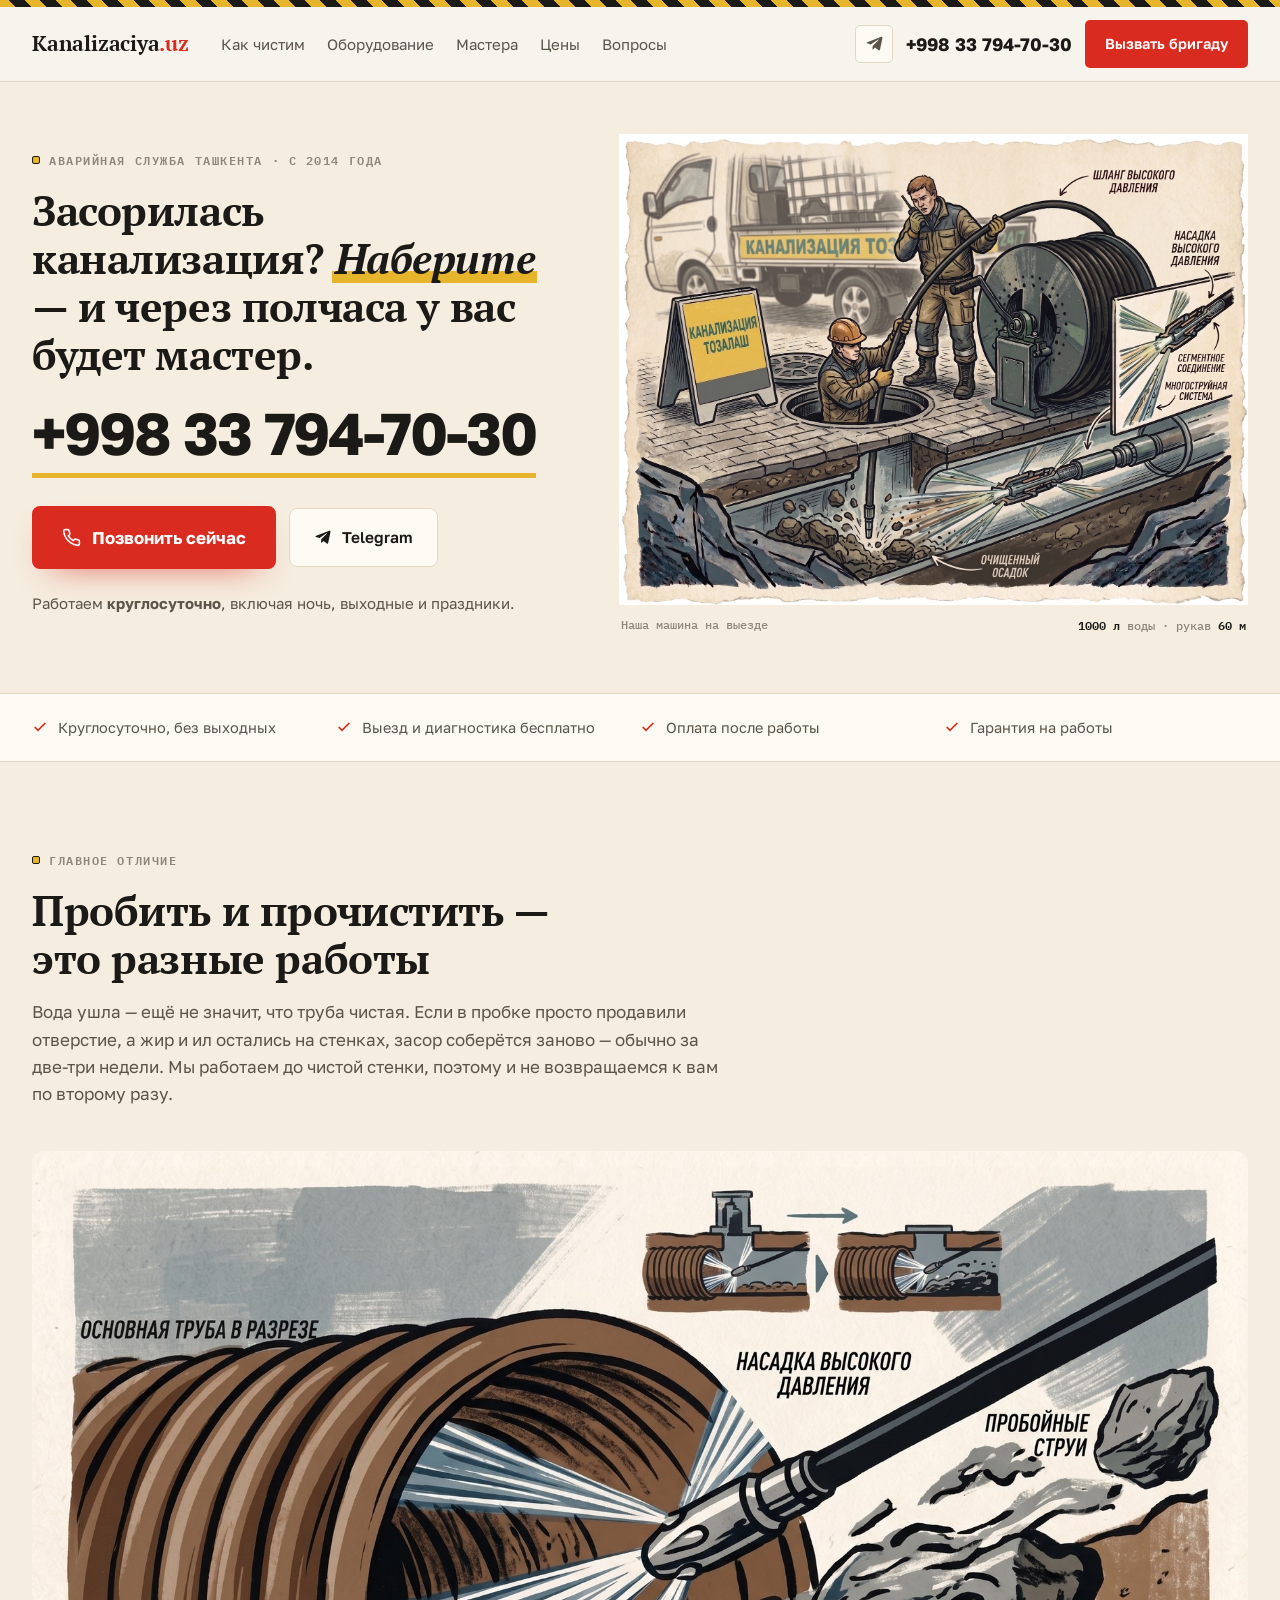
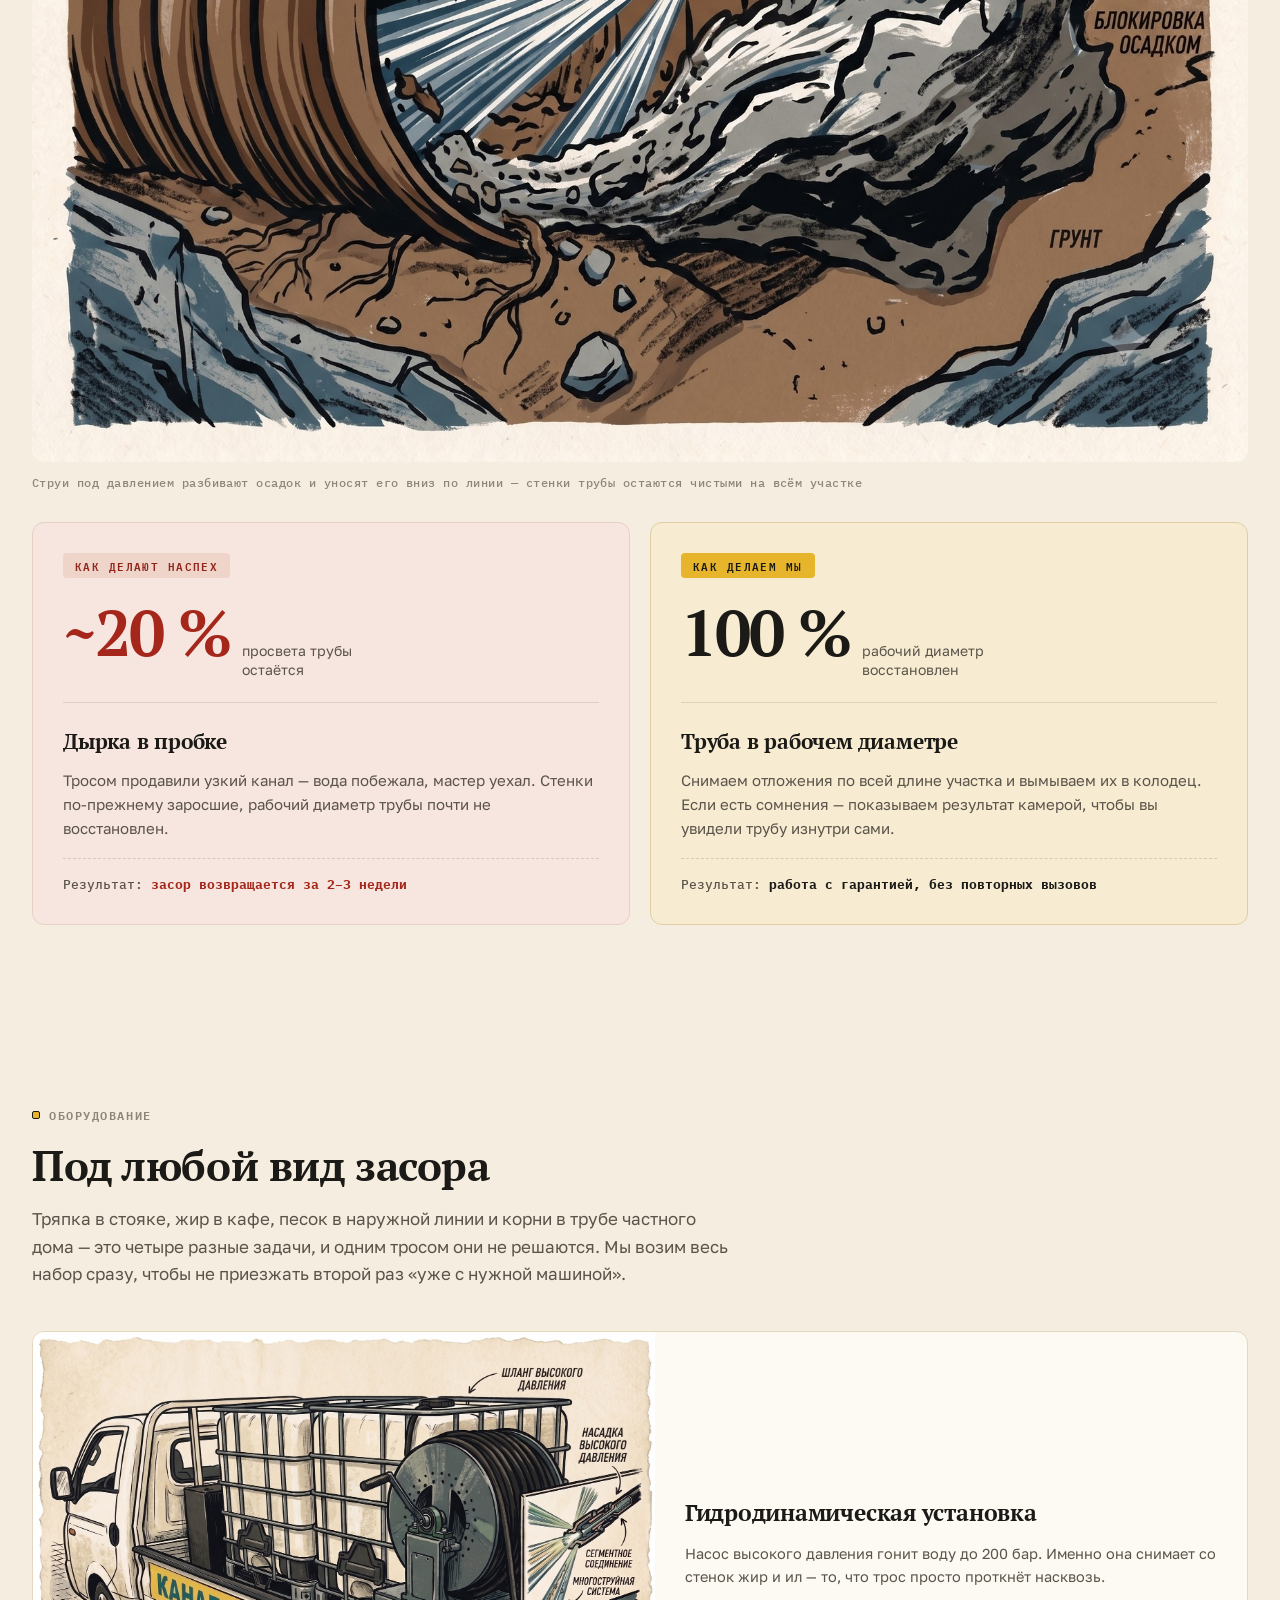
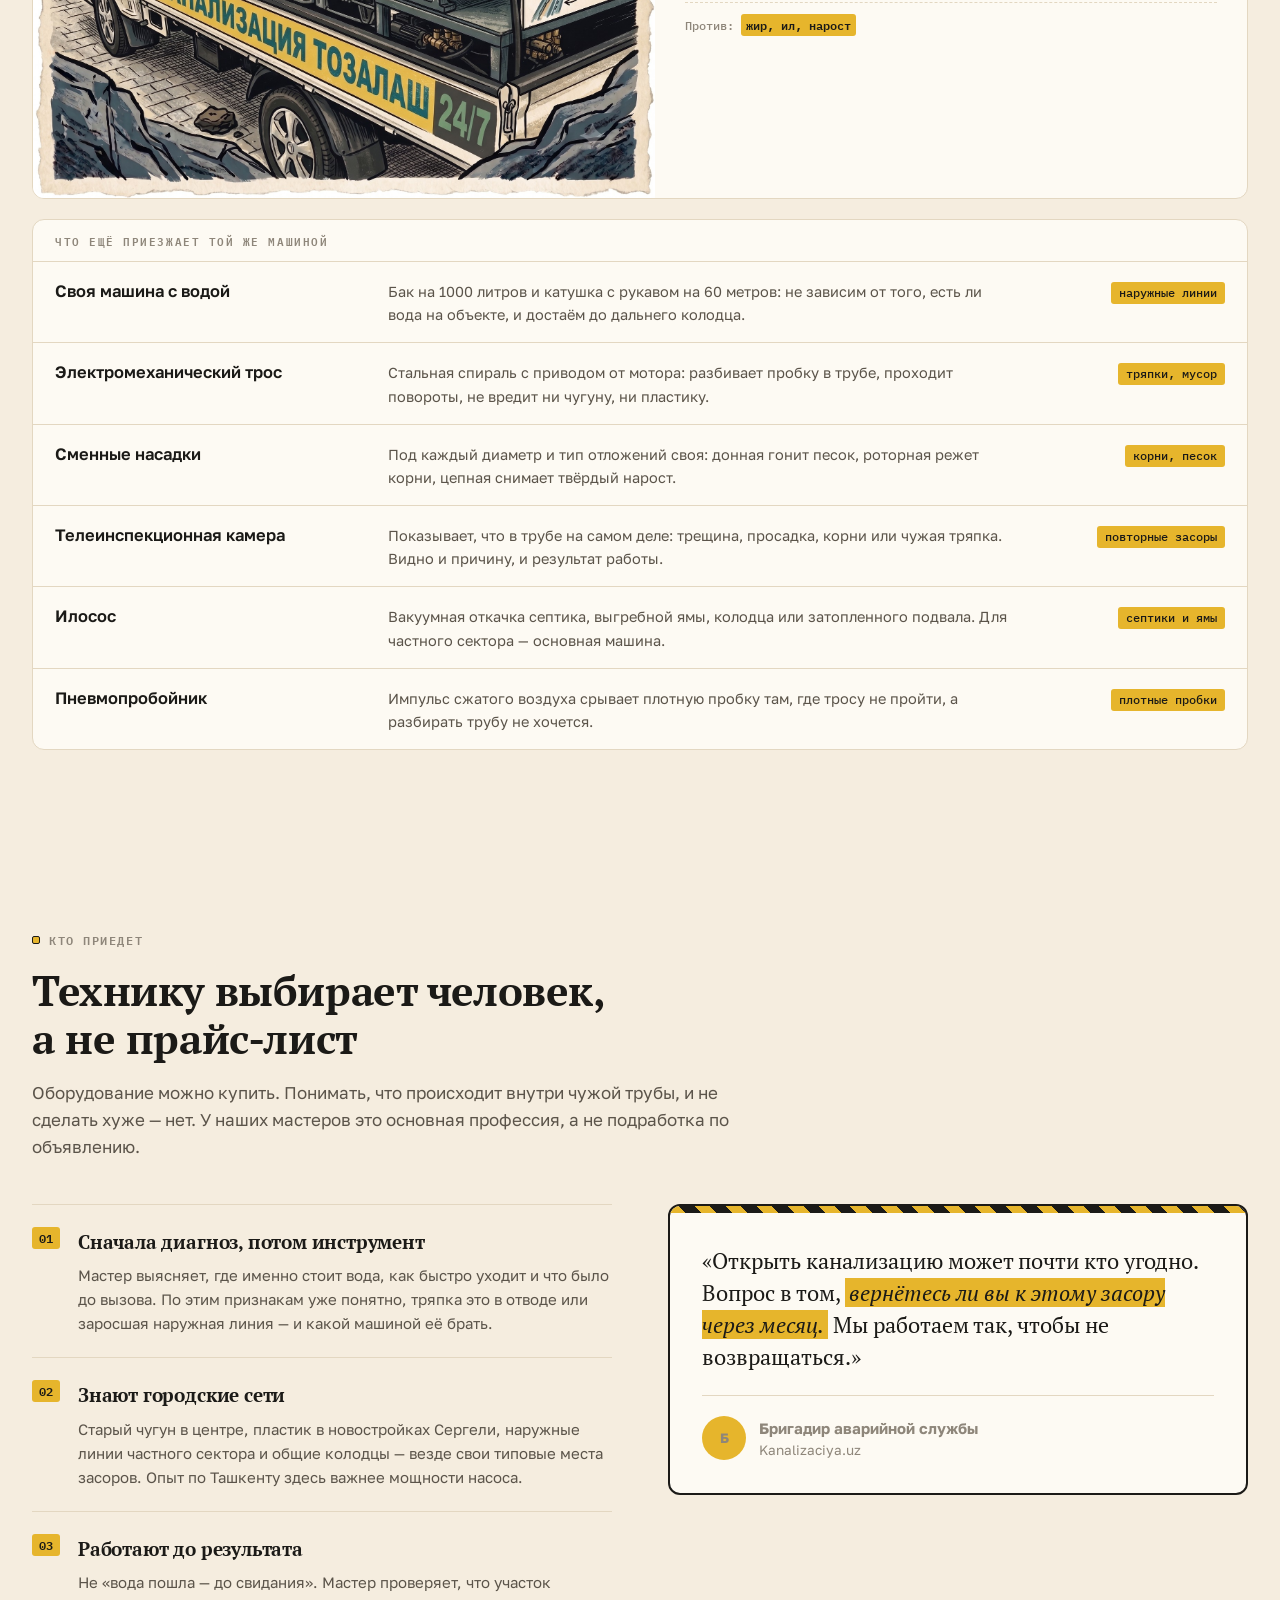
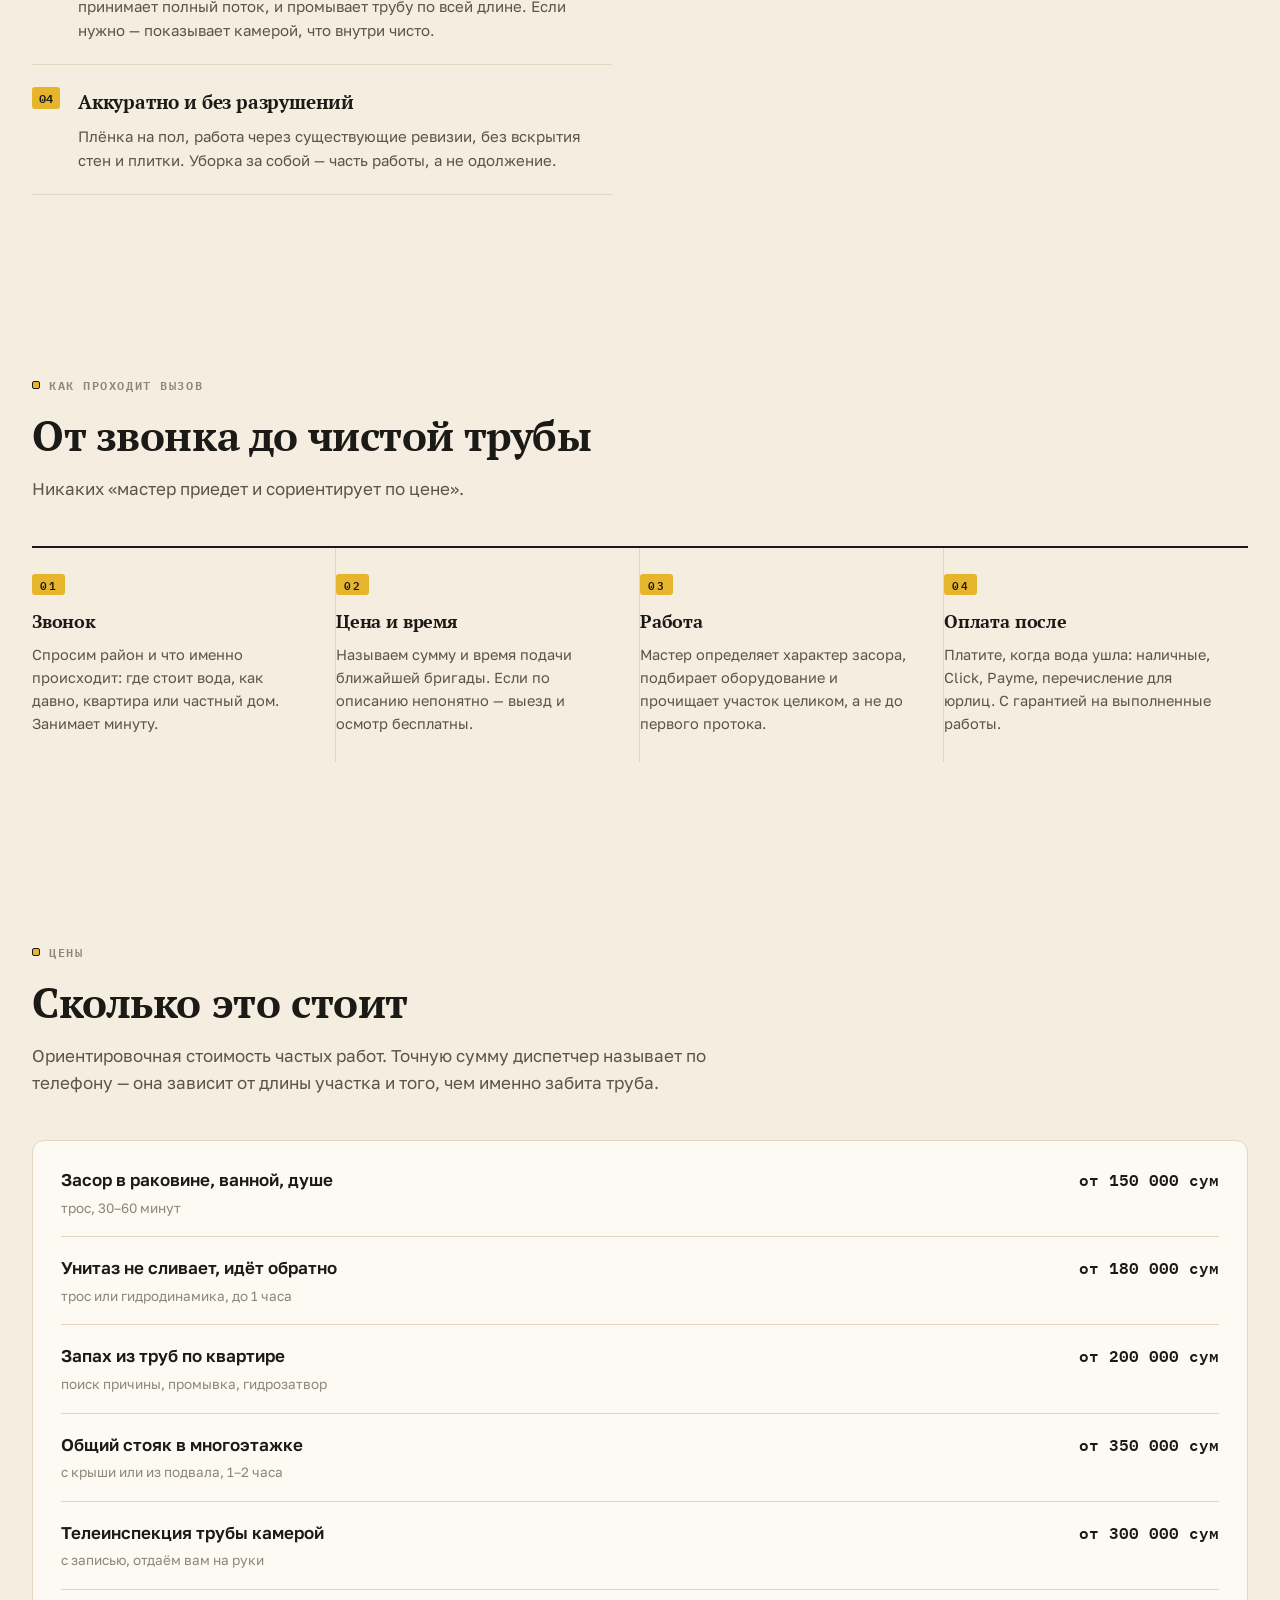
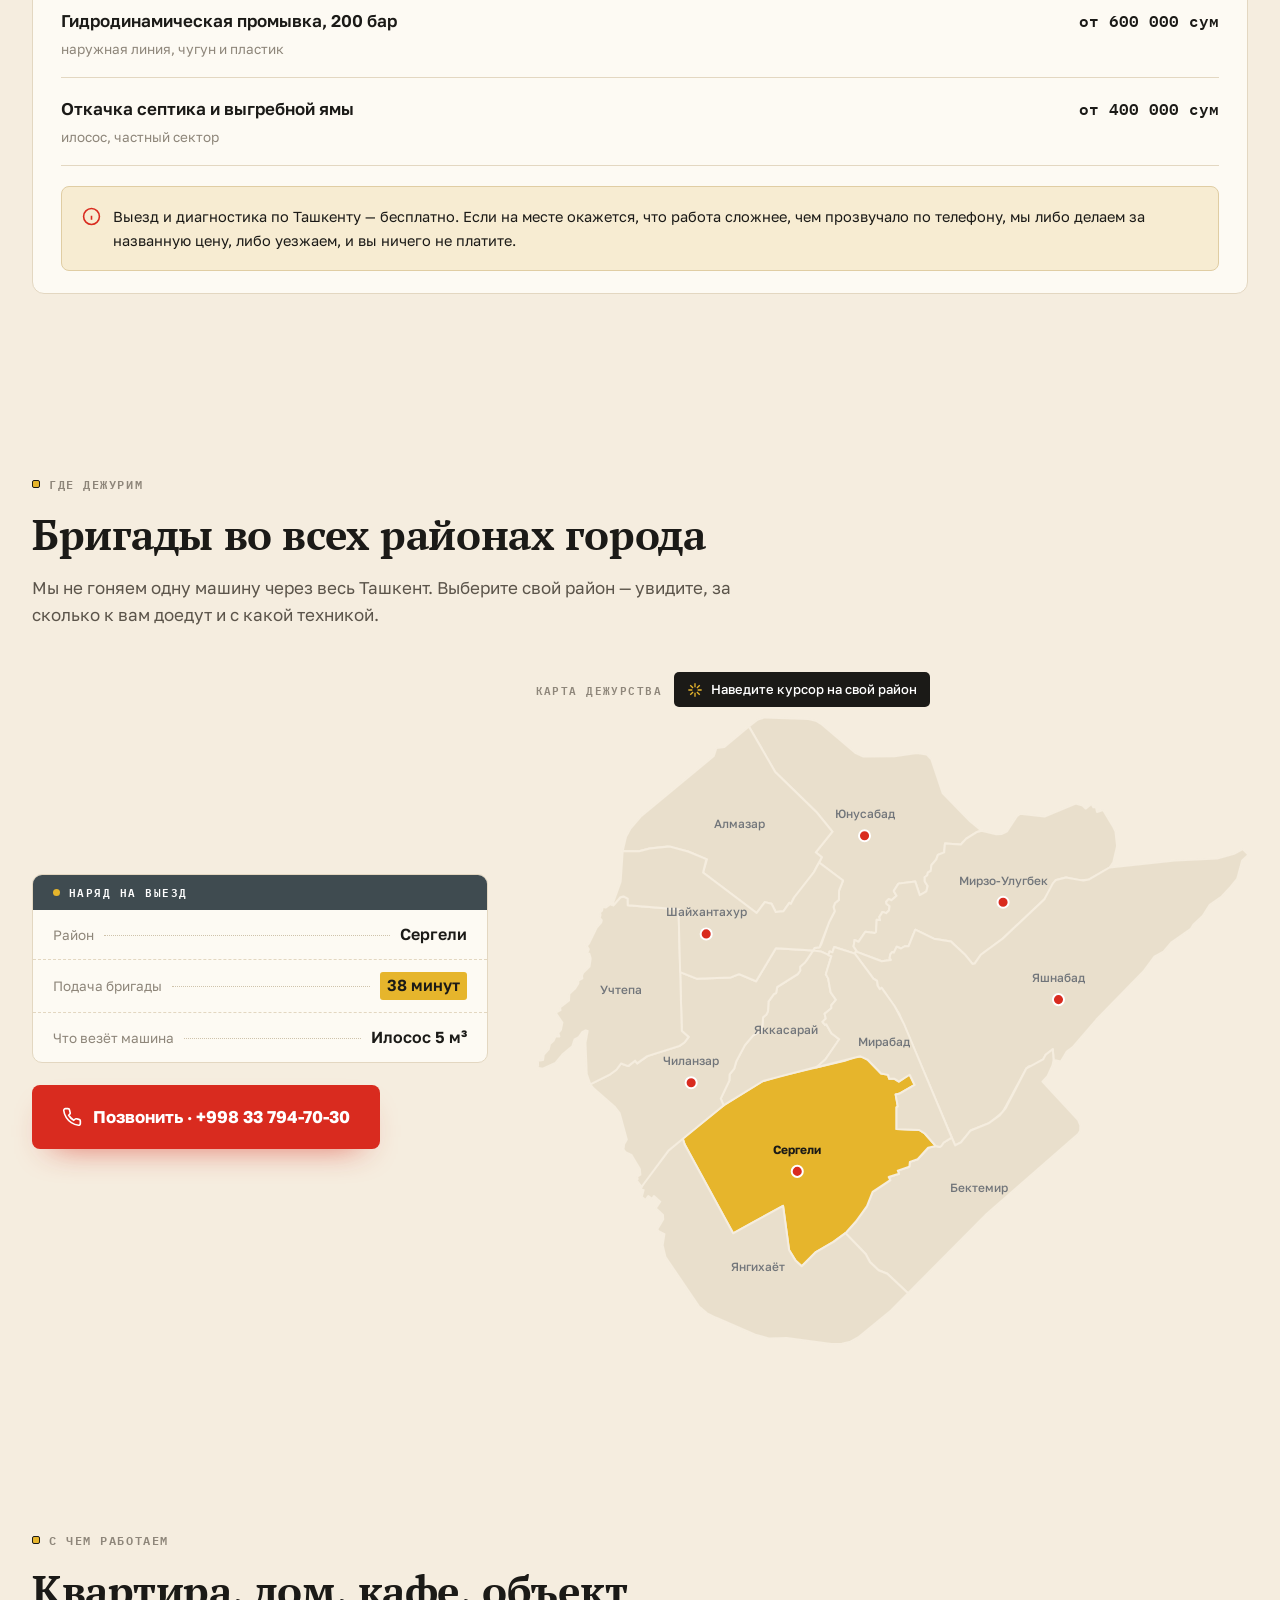
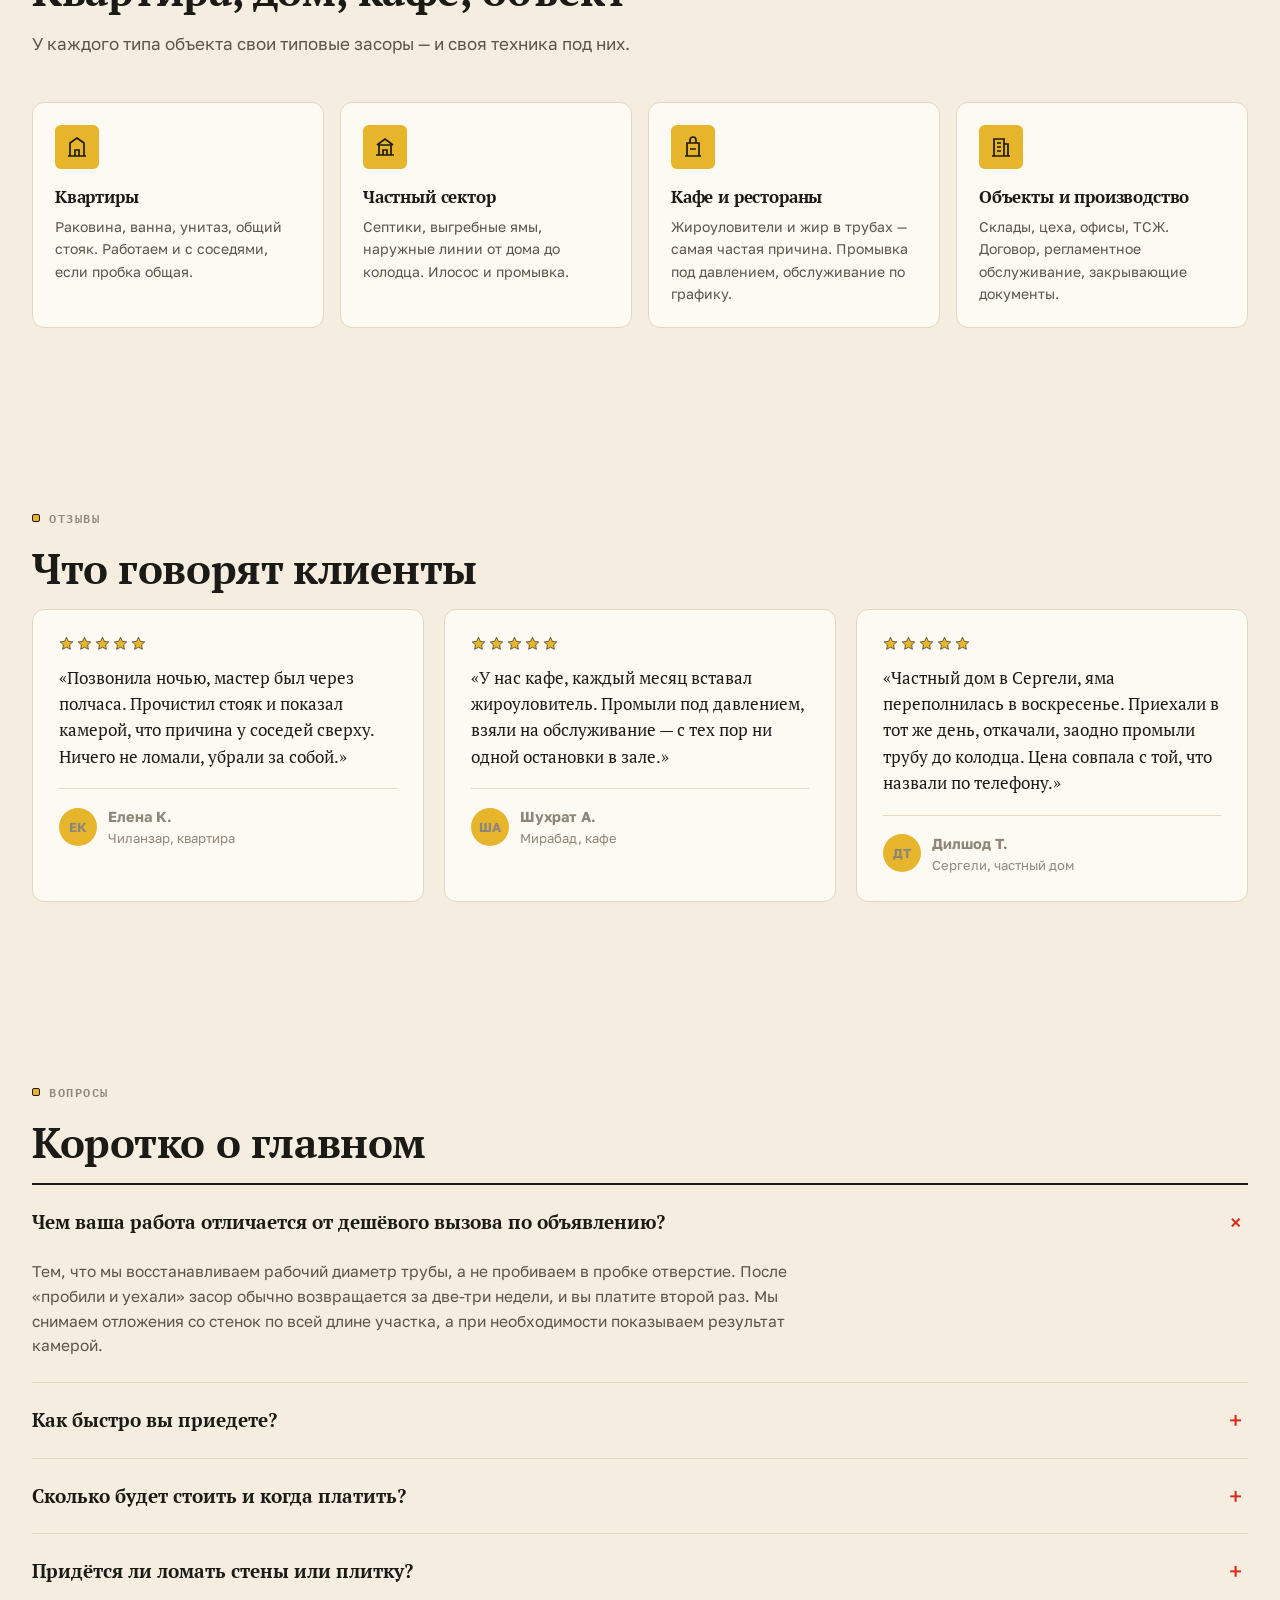
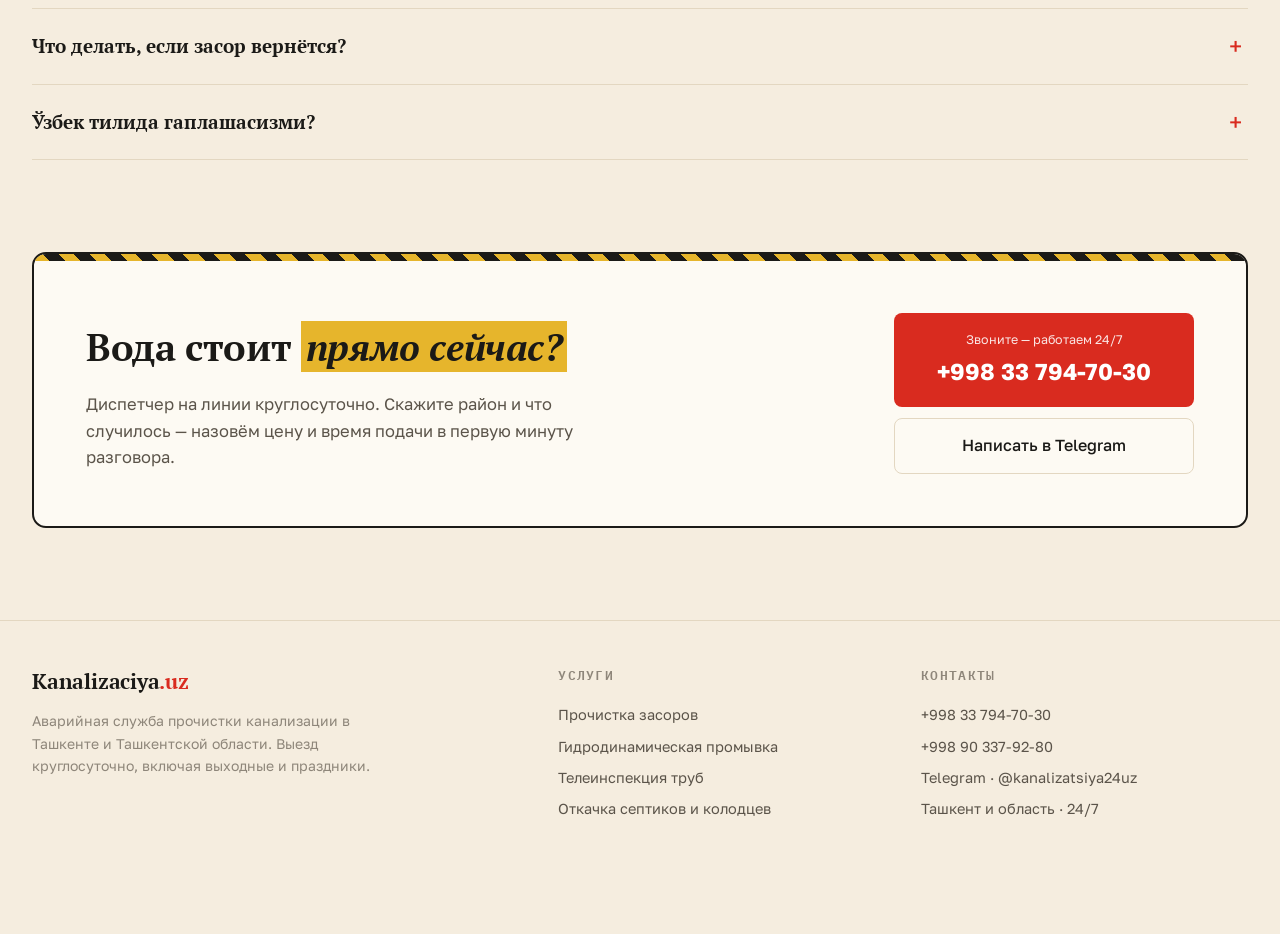
==== commit 3eb329ca: "Переименование бренда в Kanalizaciya.uz Co-Authored-By: Claude Opus 5 <noreply@anthropic.com>" ====
--- a/index.html
+++ b/index.html
@@ -3,7 +3,7 @@
 <head>
 <meta charset="utf-8">
 <meta name="viewport" content="width=device-width, initial-scale=1">
-<title>Kanalizatsiya24.uz — аварийная прочистка канализации в Ташкенте, 24/7</title>
+<title>Kanalizaciya.uz — аварийная прочистка канализации в Ташкенте, 24/7</title>
 <meta name="description" content="Аварийная служба прочистки канализации в Ташкенте и области. Выезд круглосуточно, оборудование под любой засор, промываем трубу до стенок, а не пробиваем дырку.">
 <link rel="preconnect" href="https://fonts.googleapis.com">
 <link rel="preconnect" href="https://fonts.gstatic.com" crossorigin>
@@ -289,7 +289,7 @@
 <div class="hazard"></div>
 <header>
   <div class="wrap hd">
-    <a class="logo" href="#">Kanalizatsiya24<s>.uz</s></a>
+    <a class="logo" href="#">Kanalizaciya<s>.uz</s></a>
     <nav>
       <a href="#clean">Как чистим</a><a href="#tools">Оборудование</a>
       <a href="#masters">Мастера</a><a href="#price">Цены</a><a href="#faq">Вопросы</a>
@@ -420,7 +420,7 @@
       <div class="hazard"></div>
       <div class="qin">
         <div class="q">«Открыть канализацию может почти кто угодно. Вопрос в том, <i>вернётесь ли вы к этому засору через месяц.</i> Мы работаем так, чтобы не возвращаться.»</div>
-        <div class="w"><span class="av">Б</span><span><b>Бригадир аварийной службы</b><span>Kanalizatsiya24.uz</span></span></div>
+        <div class="w"><span class="av">Б</span><span><b>Бригадир аварийной службы</b><span>Kanalizaciya.uz</span></span></div>
       </div>
     </div>
   </div>
@@ -594,7 +594,7 @@
 
 <footer><div class="wrap ft">
   <div>
-    <span class="logo">Kanalizatsiya24<s>.uz</s></span>
+    <span class="logo">Kanalizaciya<s>.uz</s></span>
     <p>Аварийная служба прочистки канализации в Ташкенте и Ташкентской области. Выезд круглосуточно, включая выходные и праздники.</p>
   </div>
   <div>
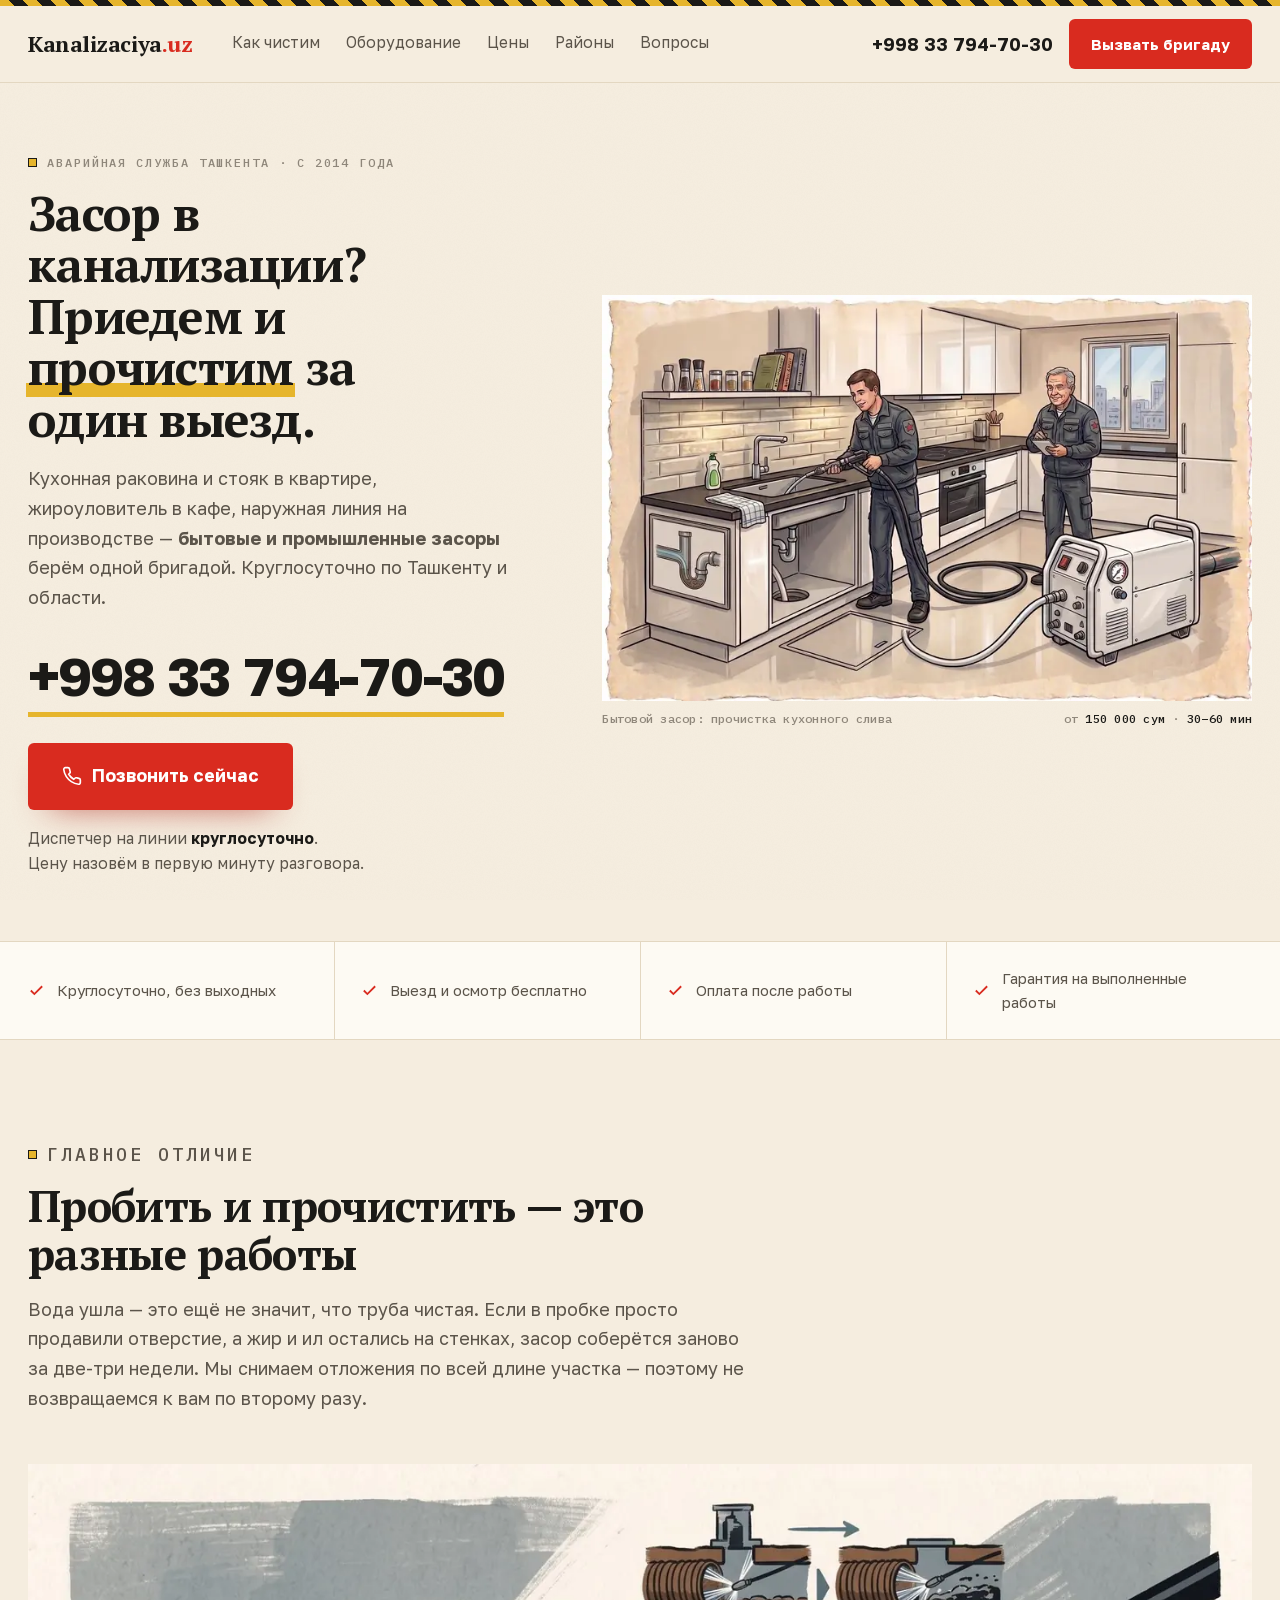
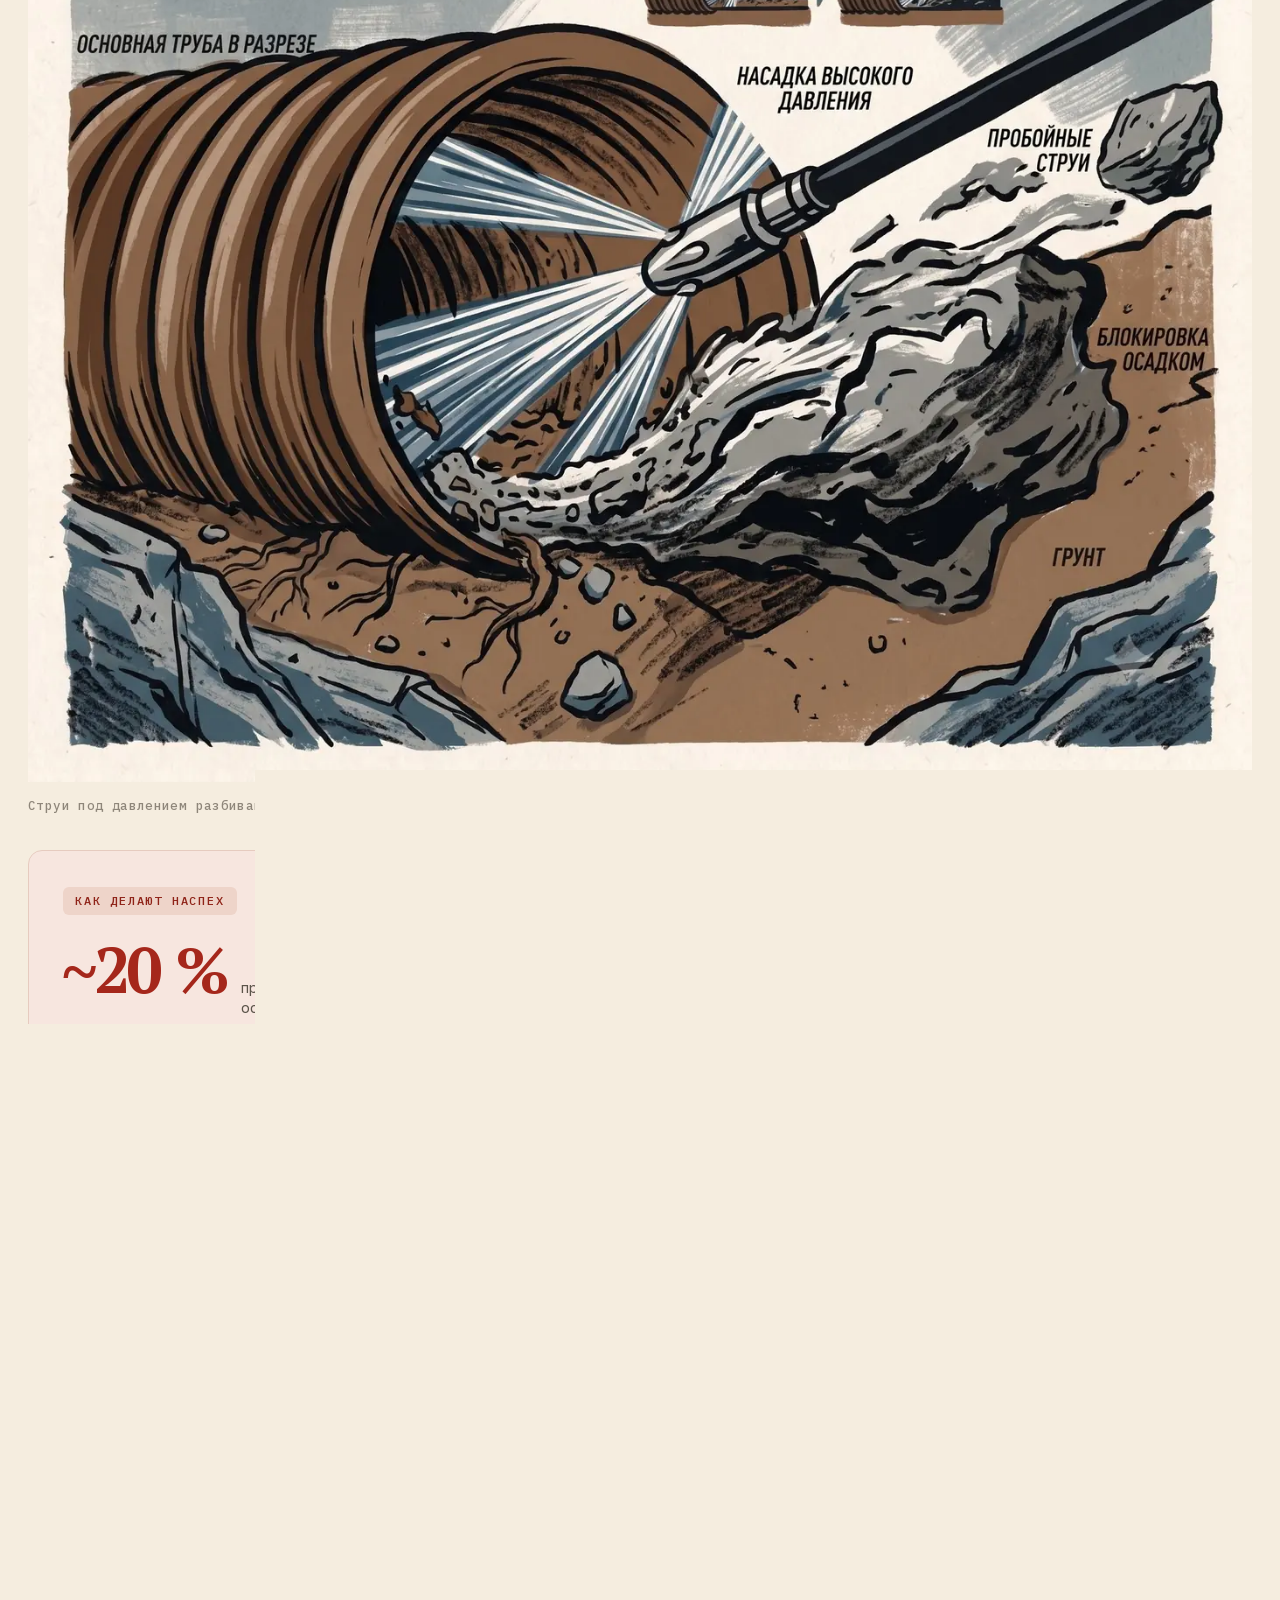
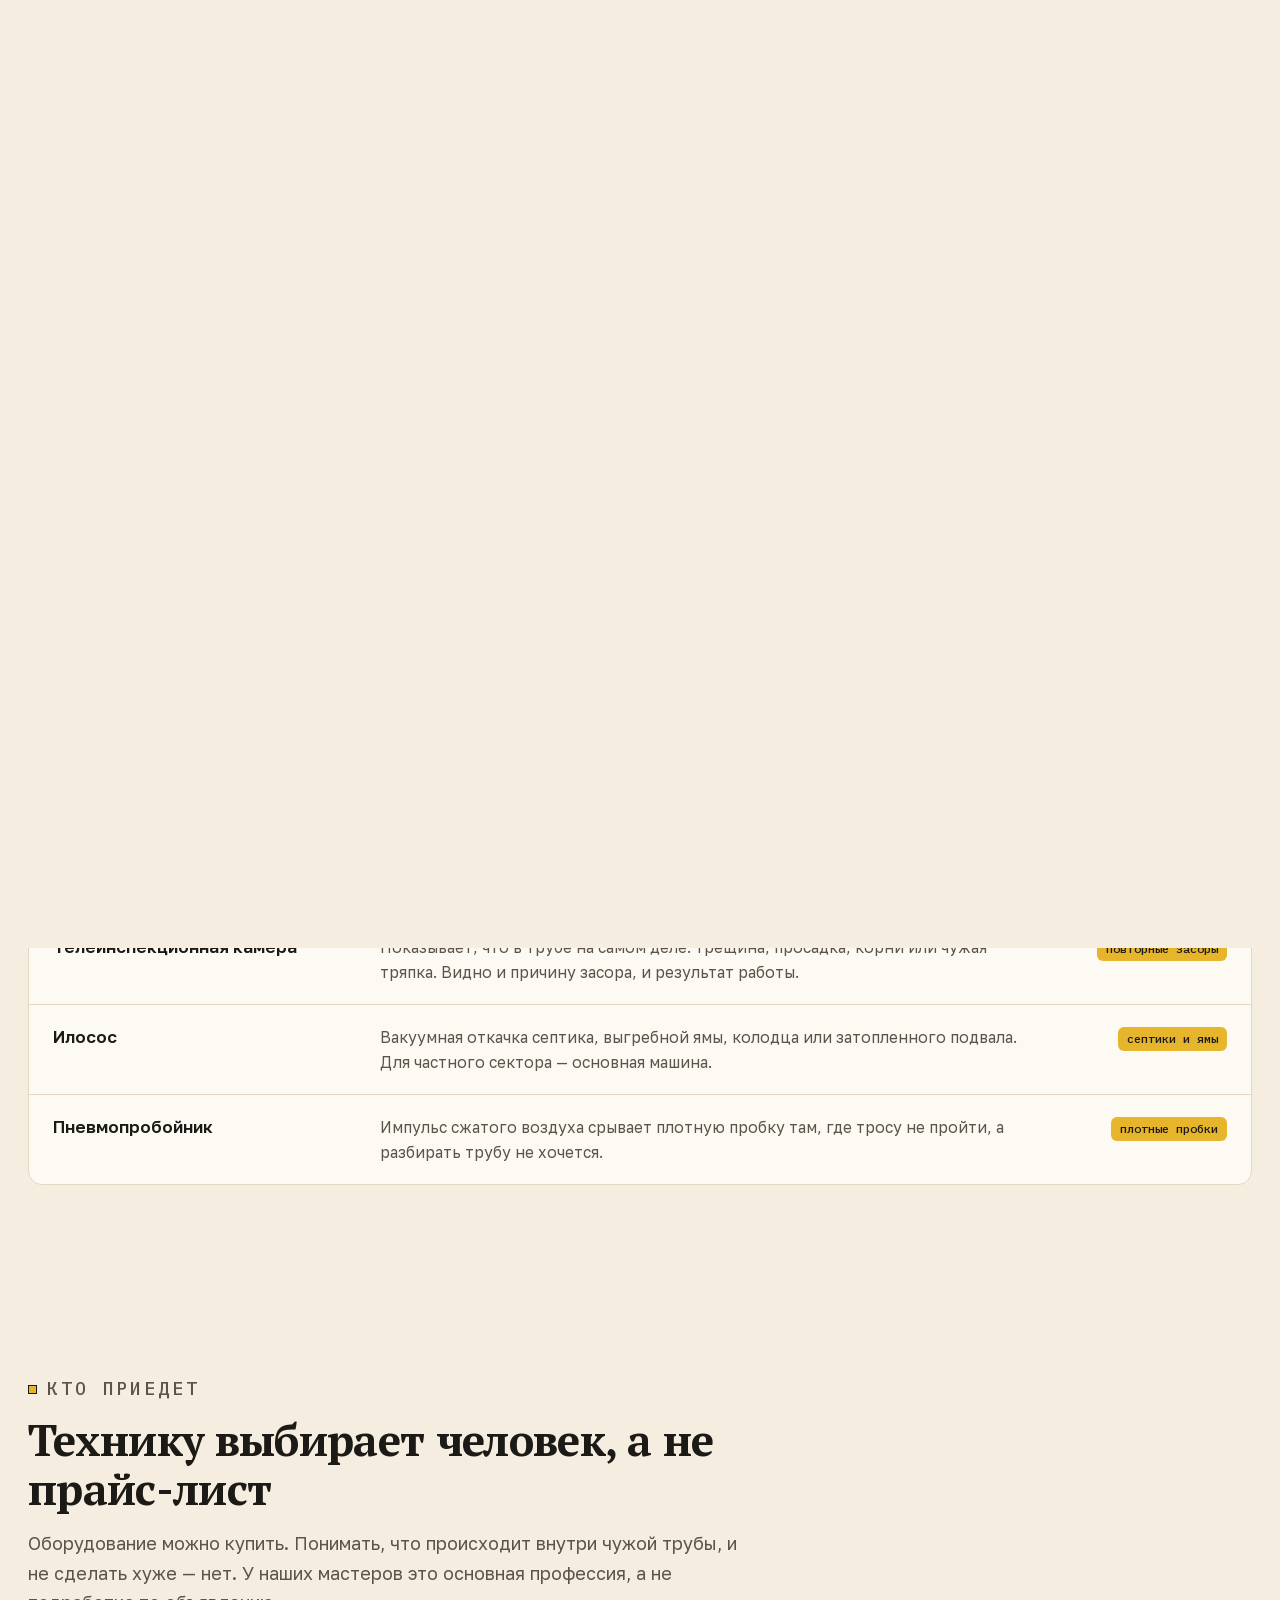
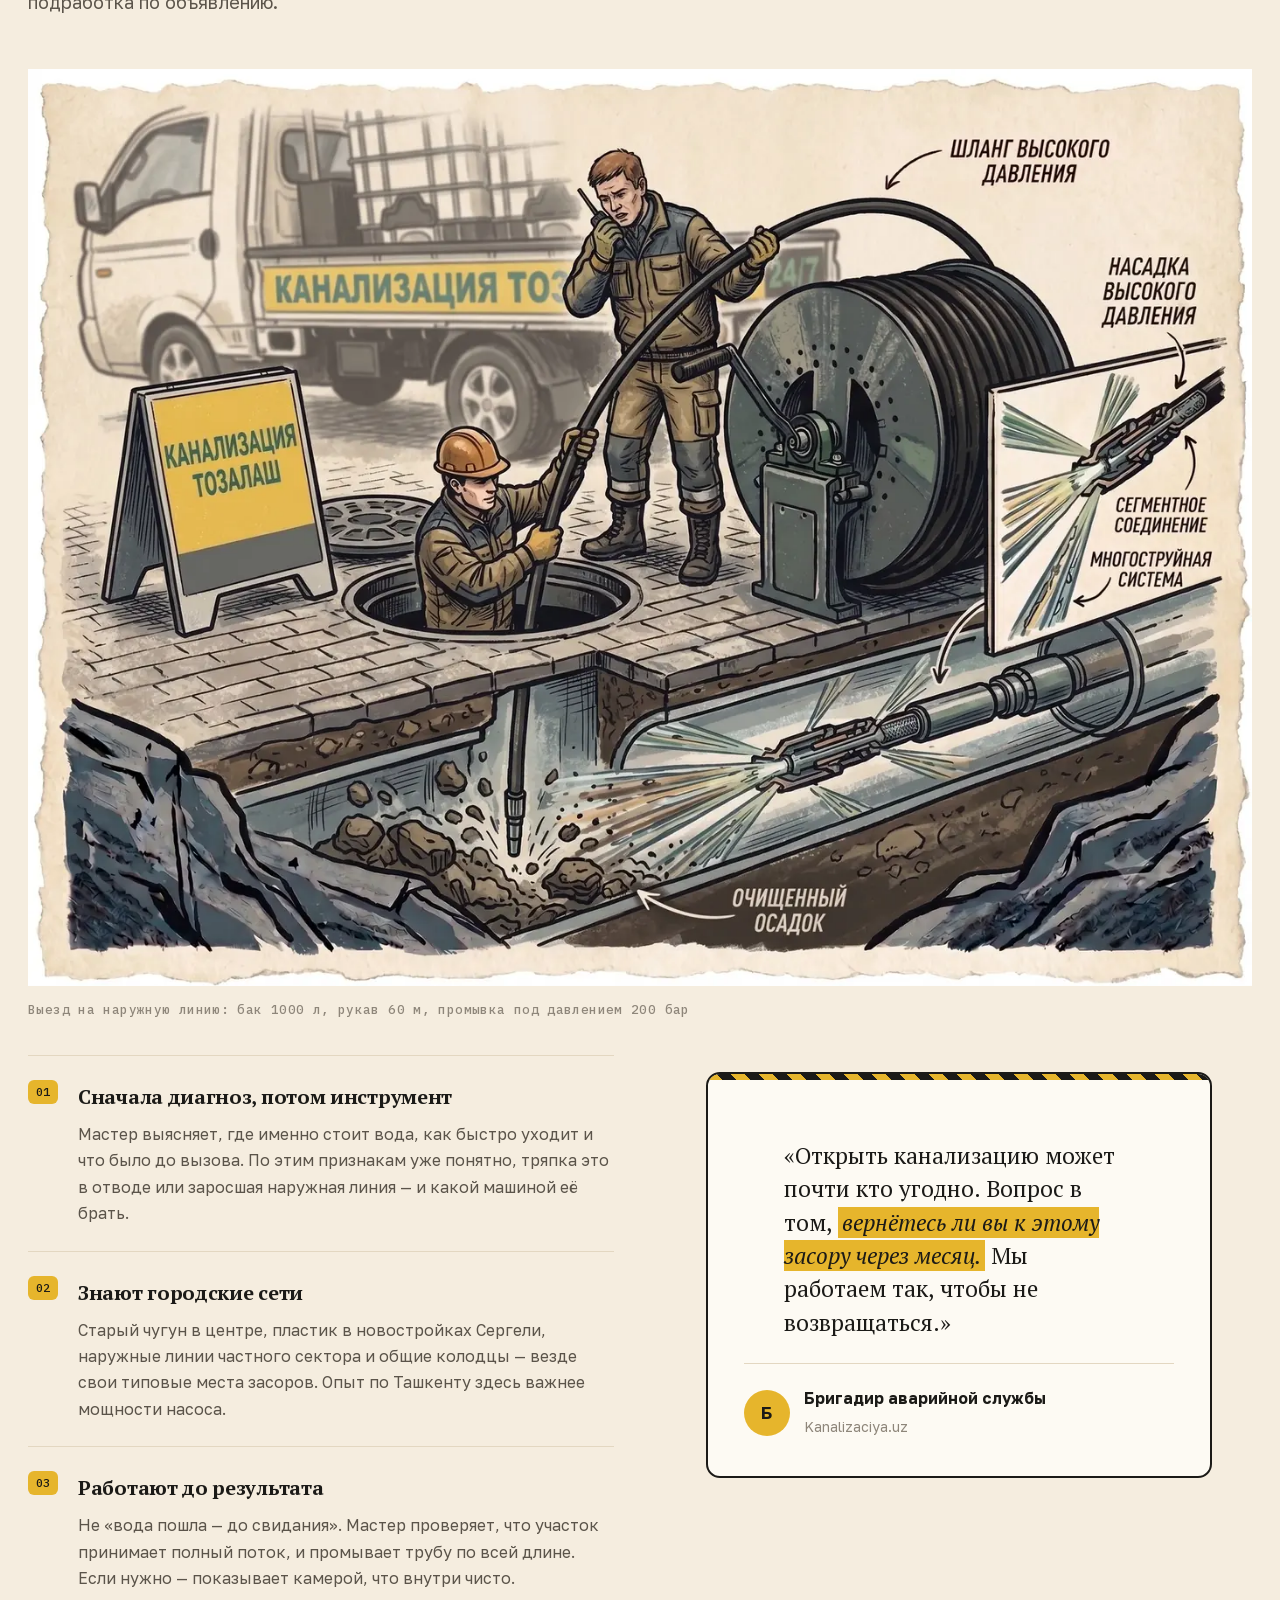
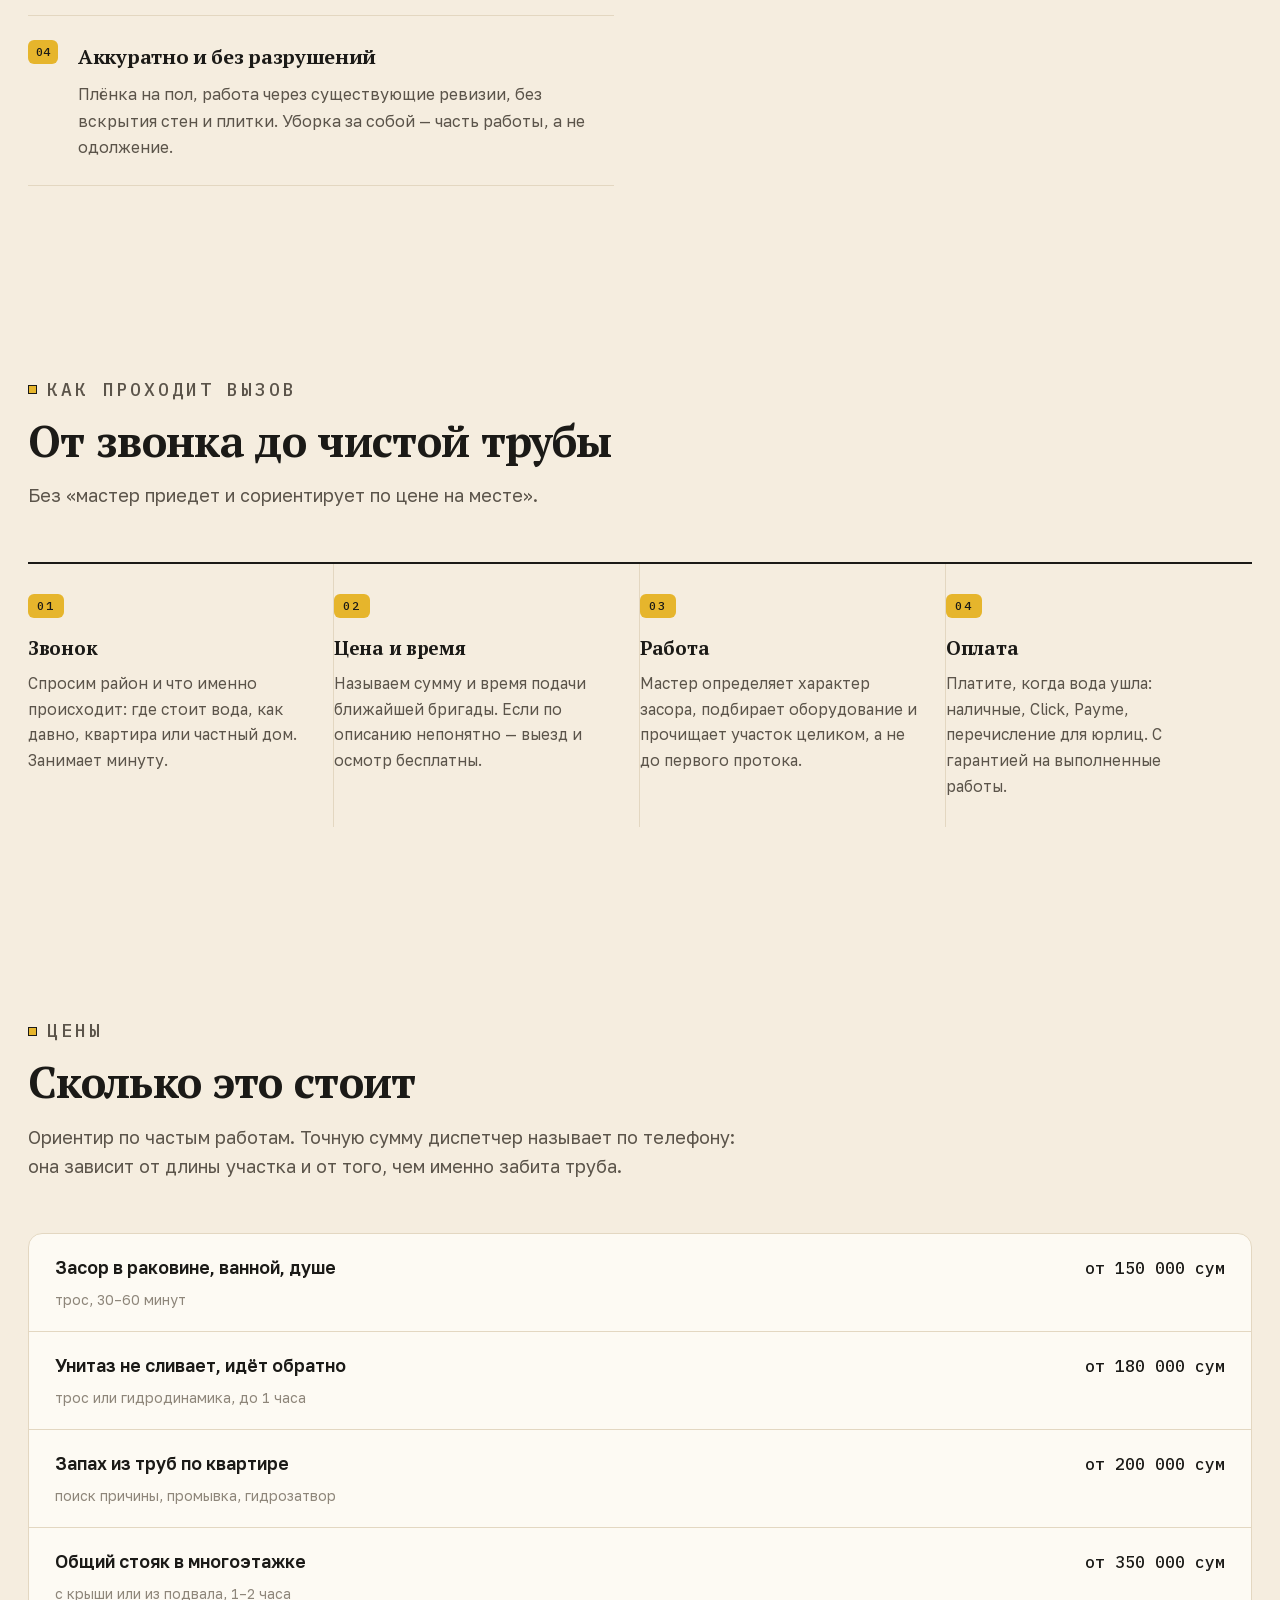
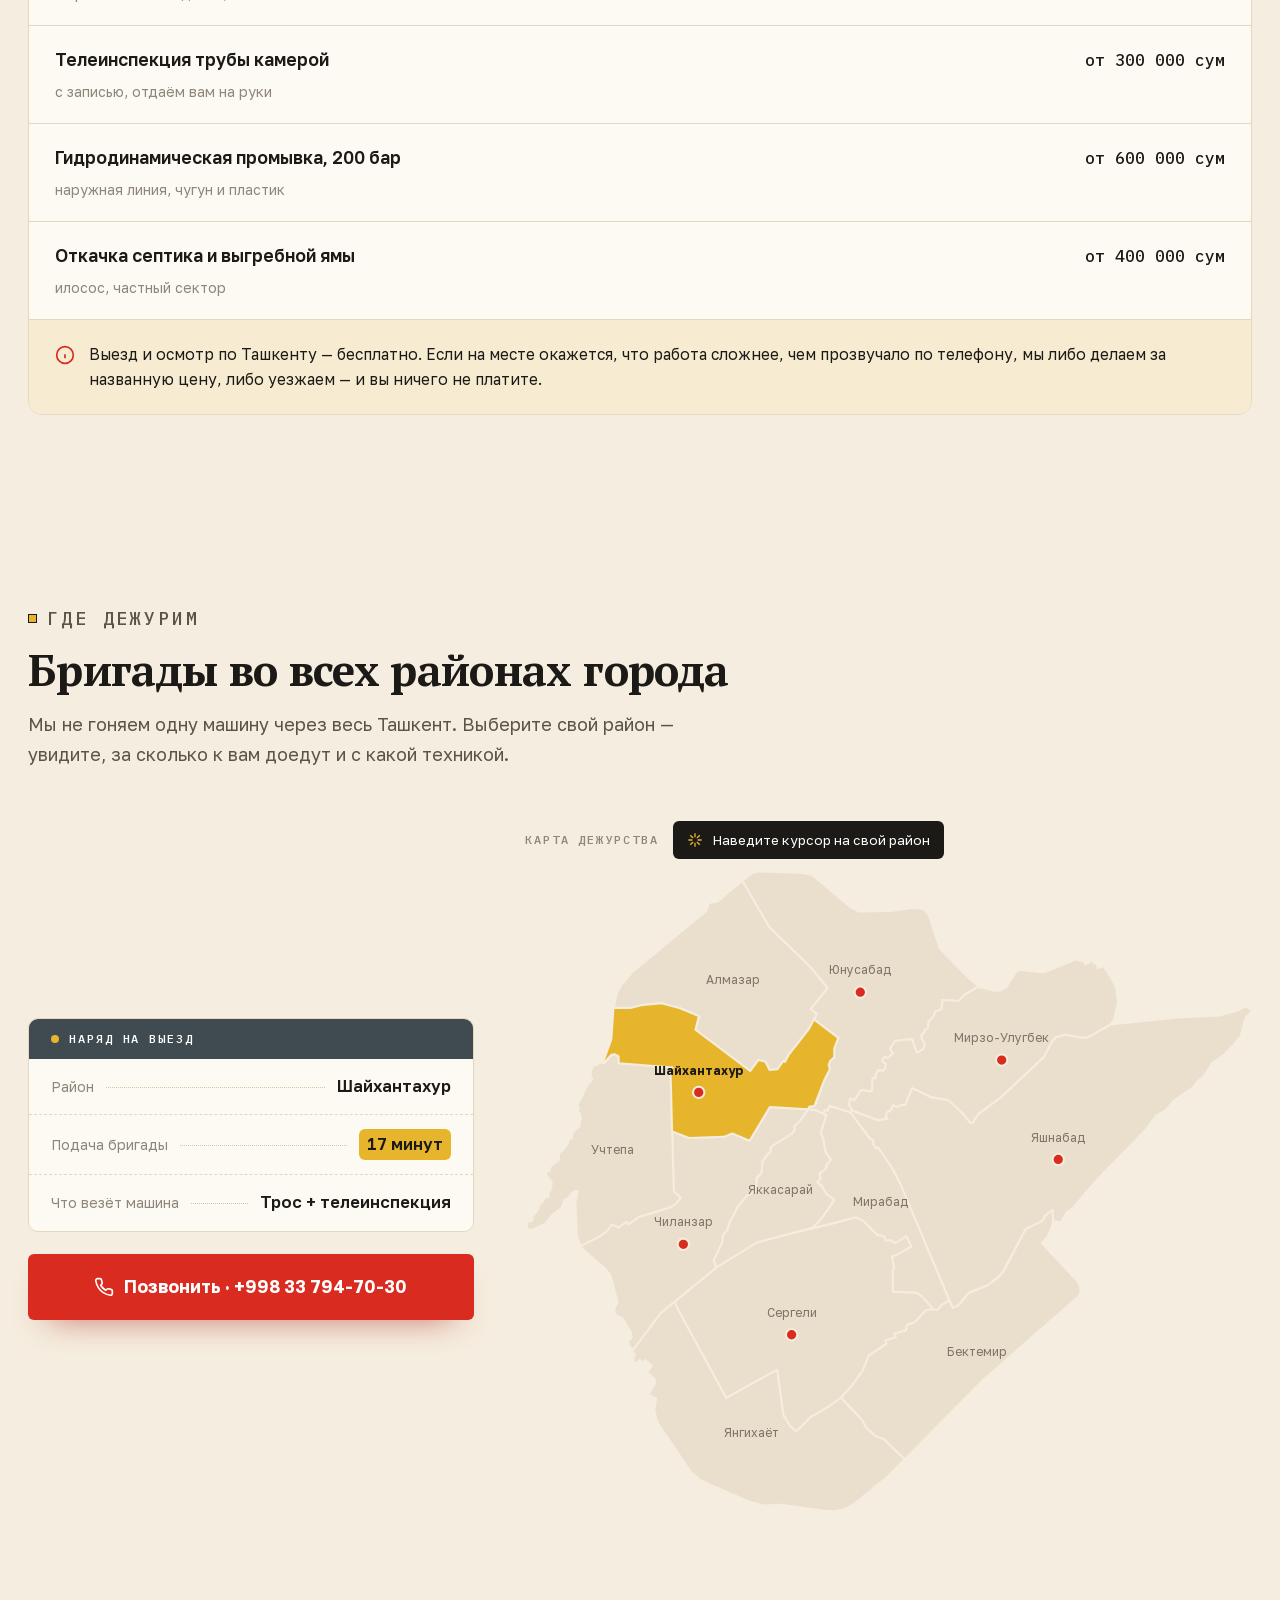
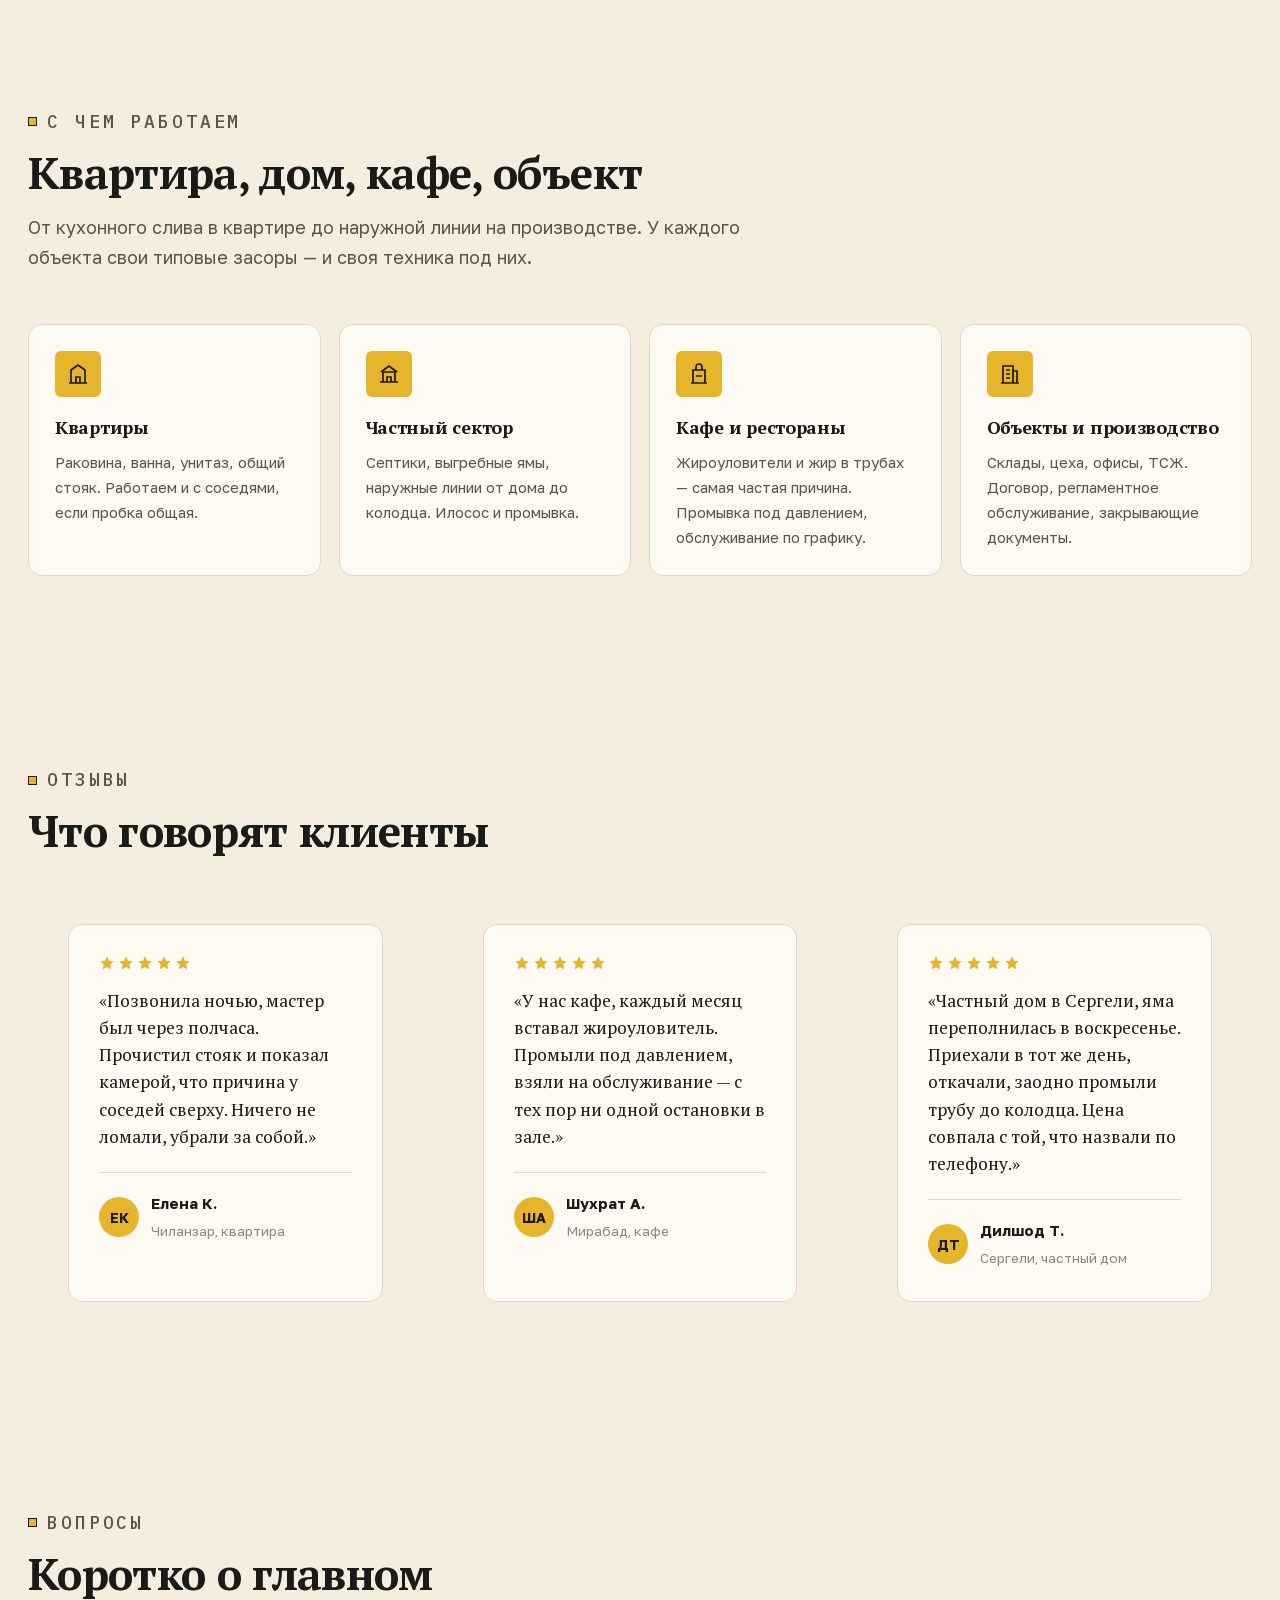
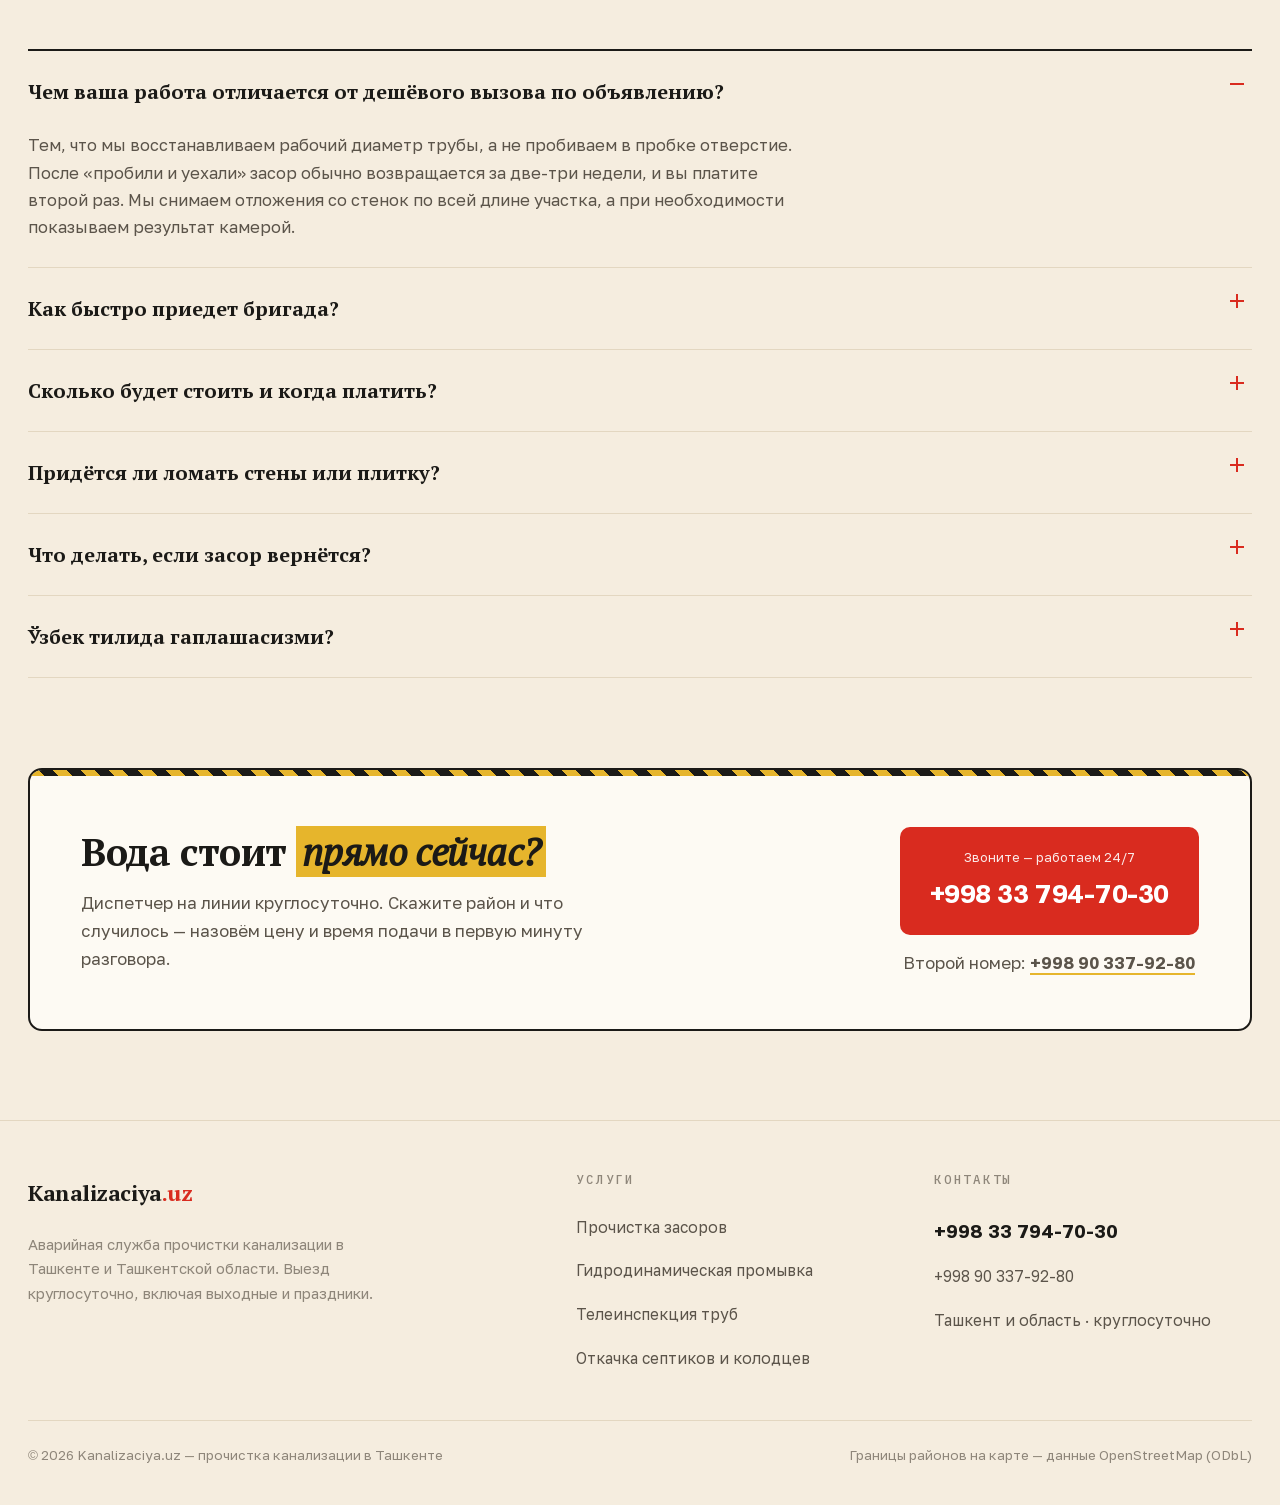
==== commit 21a57959: "Переработка сайта: тексты, оформление, скорость, SEO, мобильная версия Тексты: первый экран теперь п" ====
--- a/index.html
+++ b/index.html
@@ -3,398 +3,507 @@
 <head>
 <meta charset="utf-8">
 <meta name="viewport" content="width=device-width, initial-scale=1">
-<title>Kanalizaciya.uz — аварийная прочистка канализации в Ташкенте, 24/7</title>
-<meta name="description" content="Аварийная служба прочистки канализации в Ташкенте и области. Выезд круглосуточно, оборудование под любой засор, промываем трубу до стенок, а не пробиваем дырку.">
-<link rel="preconnect" href="https://fonts.googleapis.com">
-<link rel="preconnect" href="https://fonts.gstatic.com" crossorigin>
-<link href="https://fonts.googleapis.com/css2?family=PT+Serif:ital,wght@0,400;0,700;1,400&family=Golos+Text:wght@400;500;600;700&family=IBM+Plex+Mono:wght@400;500;600&display=swap" rel="stylesheet">
+<title>Прочистка канализации в Ташкенте — круглосуточно | Kanalizaciya.uz</title>
+<meta name="description" content="Аварийная прочистка канализации в Ташкенте: бытовые и промышленные засоры. Выезд круглосуточно, гидродинамика 200 бар, телеинспекция. Цену называем по телефону, оплата после работы.">
+<link rel="canonical" href="https://kanalizaciya.uz/">
+<meta name="theme-color" content="#f5eddf">
+<meta name="robots" content="index, follow, max-image-preview:large">
+<meta property="og:type" content="website">
+<meta property="og:locale" content="ru_RU">
+<meta property="og:site_name" content="Kanalizaciya.uz">
+<meta property="og:url" content="https://kanalizaciya.uz/">
+<meta property="og:title" content="Прочистка канализации в Ташкенте — круглосуточно">
+<meta property="og:description" content="Бытовые и промышленные засоры: квартира, частный дом, кафе, производство. Аварийный выезд по Ташкенту круглосуточно, оплата после работы.">
+<meta property="og:image" content="https://kanalizaciya.uz/img/og.jpg">
+<meta property="og:image:width" content="1200">
+<meta property="og:image:height" content="630">
+<meta name="twitter:card" content="summary_large_image">
+<link rel="icon" href="favicon.svg" type="image/svg+xml">
+<link rel="apple-touch-icon" href="apple-touch-icon.png">
+<link rel="preload" href="fonts/golos-text-400-cyrillic.woff2" as="font" type="font/woff2" crossorigin>
+<link rel="preload" href="fonts/pt-serif-700-cyrillic.woff2" as="font" type="font/woff2" crossorigin>
 <style>
+/* ═══ шрифты (локальные, без внешних запросов) ═══ */
+@font-face{font-family:'Golos Text';font-style:normal;font-weight:400;font-display:swap;src:url(fonts/golos-text-400-cyrillic.woff2) format('woff2');unicode-range:U+0301, U+0400-045F, U+0490-0491, U+04B0-04B1, U+2116}
+@font-face{font-family:'Golos Text';font-style:normal;font-weight:400;font-display:swap;src:url(fonts/golos-text-400-latin.woff2) format('woff2');unicode-range:U+0000-00FF, U+0131, U+0152-0153, U+02BB-02BC, U+02C6, U+02DA, U+02DC, U+0304, U+0308, U+0329, U+2000-206F, U+20AC, U+2122, U+2191, U+2193, U+2212, U+2215, U+FEFF, U+FFFD}
+@font-face{font-family:'Golos Text';font-style:normal;font-weight:600;font-display:swap;src:url(fonts/golos-text-600-cyrillic.woff2) format('woff2');unicode-range:U+0301, U+0400-045F, U+0490-0491, U+04B0-04B1, U+2116}
+@font-face{font-family:'Golos Text';font-style:normal;font-weight:600;font-display:swap;src:url(fonts/golos-text-600-latin.woff2) format('woff2');unicode-range:U+0000-00FF, U+0131, U+0152-0153, U+02BB-02BC, U+02C6, U+02DA, U+02DC, U+0304, U+0308, U+0329, U+2000-206F, U+20AC, U+2122, U+2191, U+2193, U+2212, U+2215, U+FEFF, U+FFFD}
+@font-face{font-family:'Golos Text';font-style:normal;font-weight:700;font-display:swap;src:url(fonts/golos-text-700-cyrillic.woff2) format('woff2');unicode-range:U+0301, U+0400-045F, U+0490-0491, U+04B0-04B1, U+2116}
+@font-face{font-family:'Golos Text';font-style:normal;font-weight:700;font-display:swap;src:url(fonts/golos-text-700-latin.woff2) format('woff2');unicode-range:U+0000-00FF, U+0131, U+0152-0153, U+02BB-02BC, U+02C6, U+02DA, U+02DC, U+0304, U+0308, U+0329, U+2000-206F, U+20AC, U+2122, U+2191, U+2193, U+2212, U+2215, U+FEFF, U+FFFD}
+@font-face{font-family:'IBM Plex Mono';font-style:normal;font-weight:500;font-display:swap;src:url(fonts/ibm-plex-mono-500-cyrillic.woff2) format('woff2');unicode-range:U+0301, U+0400-045F, U+0490-0491, U+04B0-04B1, U+2116}
+@font-face{font-family:'IBM Plex Mono';font-style:normal;font-weight:500;font-display:swap;src:url(fonts/ibm-plex-mono-500-latin.woff2) format('woff2');unicode-range:U+0000-00FF, U+0131, U+0152-0153, U+02BB-02BC, U+02C6, U+02DA, U+02DC, U+0304, U+0308, U+0329, U+2000-206F, U+20AC, U+2122, U+2191, U+2193, U+2212, U+2215, U+FEFF, U+FFFD}
+@font-face{font-family:'PT Serif';font-style:italic;font-weight:400;font-display:swap;src:url(fonts/pt-serif-400i-cyrillic.woff2) format('woff2');unicode-range:U+0301, U+0400-045F, U+0490-0491, U+04B0-04B1, U+2116}
+@font-face{font-family:'PT Serif';font-style:italic;font-weight:400;font-display:swap;src:url(fonts/pt-serif-400i-latin.woff2) format('woff2');unicode-range:U+0000-00FF, U+0131, U+0152-0153, U+02BB-02BC, U+02C6, U+02DA, U+02DC, U+0304, U+0308, U+0329, U+2000-206F, U+20AC, U+2122, U+2191, U+2193, U+2212, U+2215, U+FEFF, U+FFFD}
+@font-face{font-family:'PT Serif';font-style:normal;font-weight:400;font-display:swap;src:url(fonts/pt-serif-400-cyrillic.woff2) format('woff2');unicode-range:U+0301, U+0400-045F, U+0490-0491, U+04B0-04B1, U+2116}
+@font-face{font-family:'PT Serif';font-style:normal;font-weight:400;font-display:swap;src:url(fonts/pt-serif-400-latin.woff2) format('woff2');unicode-range:U+0000-00FF, U+0131, U+0152-0153, U+02BB-02BC, U+02C6, U+02DA, U+02DC, U+0304, U+0308, U+0329, U+2000-206F, U+20AC, U+2122, U+2191, U+2193, U+2212, U+2215, U+FEFF, U+FFFD}
+@font-face{font-family:'PT Serif';font-style:normal;font-weight:700;font-display:swap;src:url(fonts/pt-serif-700-cyrillic.woff2) format('woff2');unicode-range:U+0301, U+0400-045F, U+0490-0491, U+04B0-04B1, U+2116}
+@font-face{font-family:'PT Serif';font-style:normal;font-weight:700;font-display:swap;src:url(fonts/pt-serif-700-latin.woff2) format('woff2');unicode-range:U+0000-00FF, U+0131, U+0152-0153, U+02BB-02BC, U+02C6, U+02DA, U+02DC, U+0304, U+0308, U+0329, U+2000-206F, U+20AC, U+2122, U+2191, U+2193, U+2212, U+2215, U+FEFF, U+FFFD}
+@font-face{font-family:'Golos Text';font-style:normal;font-weight:400;font-display:swap;src:url(fonts/golos-text-400-cyrillic-ext.woff2) format('woff2');unicode-range:U+0460-052F, U+1C80-1C8A, U+20B4, U+2DE0-2DFF, U+A640-A69F, U+FE2E-FE2F}
+@font-face{font-family:'PT Serif';font-style:normal;font-weight:700;font-display:swap;src:url(fonts/pt-serif-700-cyrillic-ext.woff2) format('woff2');unicode-range:U+0460-052F, U+1C80-1C8A, U+20B4, U+2DE0-2DFF, U+A640-A69F, U+FE2E-FE2F}
+
+/* ═══ токены ═══ */
 :root{
-  --paper:#f5eddf; --card:#fdfaf3; --ink:#1b1a17; --graph:#3f4b50; --body:#5b544a; --dim:#8e867a;
-  --yellow:#e6b52c; --yellow2:#eccb7c; --yellow-s:#f7ecd2;
-  --red:#d92b1f; --red-d:#b02016; --rule:#e3d7c1;
-  --serif:'PT Serif',Georgia,serif; --sans:'Golos Text',system-ui,sans-serif;
-  --mono:'IBM Plex Mono',ui-monospace,monospace;
+  --paper:#f5eddf; --paper2:#efe4d0; --card:#fdfaf3;
+  --ink:#1b1a17; --body:#5b544a; --dim:#8e867a;
+  --rule:#e3d7c1; --rule2:#d6c6a8; --graph:#3f4b50;
+  --yellow:#e6b52c; --yellow-s:#f7ecd2; --yellow-d:#c99b18;
+  --red:#d92b1f; --red-d:#a8180e;
+  --serif:'PT Serif',Georgia,'Times New Roman',serif;
+  --sans:'Golos Text',-apple-system,BlinkMacSystemFont,'Segoe UI',Roboto,sans-serif;
+  --mono:'IBM Plex Mono',ui-monospace,SFMono-Regular,Menlo,monospace;
+  --r1:6px; --r2:10px; --r3:14px;
+  --pad:clamp(56px,7vw,104px);
 }
 *,*::before,*::after{box-sizing:border-box}
+html{scroll-behavior:smooth}
 body{margin:0;background:var(--paper);color:var(--ink);font-family:var(--sans);
-  font-size:16px;line-height:1.6;-webkit-font-smoothing:antialiased}
+  font-size:17px;line-height:1.65;-webkit-font-smoothing:antialiased;
+  text-rendering:optimizeLegibility;overflow-x:hidden}
+body::before{content:"";position:fixed;inset:0;z-index:0;pointer-events:none;opacity:.5;
+  background-image:url("data:image/svg+xml,%3Csvg xmlns='http://www.w3.org/2000/svg' width='120' height='120'%3E%3Cfilter id='n'%3E%3CfeTurbulence type='fractalNoise' baseFrequency='.9' numOctaves='2'/%3E%3C/filter%3E%3Crect width='120' height='120' filter='url(%23n)' opacity='.045'/%3E%3C/svg%3E")}
+body>*{position:relative;z-index:1}
 a{color:inherit;text-decoration:none}
-h1,h2,h3{font-family:var(--serif);font-weight:700;letter-spacing:-.01em;margin:0}
+img,svg{display:block;max-width:100%}
+h1,h2,h3,h4{font-family:var(--serif);font-weight:700;margin:0;letter-spacing:-.015em}
 p{margin:0}
-svg{display:block}
-.wrap{width:min(1240px,100% - 64px);margin-inline:auto}
-.hazard{height:7px;background:repeating-linear-gradient(45deg,var(--yellow) 0 11px,var(--ink) 11px 22px)}
-.eyebrow{display:flex;align-items:center;gap:9px;font:600 12px/1 var(--mono);
-  letter-spacing:.13em;text-transform:uppercase;color:var(--dim);margin-bottom:20px}
-.eyebrow i{width:8px;height:8px;background:var(--yellow);flex:none;
-  border:1px solid var(--ink);border-radius:2px}
-.sec{padding:92px 0}
-.sec h2{font-size:clamp(30px,3.3vw,44px);line-height:1.14;margin-bottom:16px}
-.sec .sub{font-size:17px;color:var(--body);max-width:64ch;margin-bottom:44px}
-@media(max-width:820px){.wrap{width:calc(100% - 32px)}.sec{padding:58px 0}}
-@media(prefers-reduced-motion:reduce){*{transition:none!important;animation:none!important}}
-
-/* ───── шапка ───── */
-header{position:sticky;top:0;z-index:50;background:rgba(246,244,238,.96);border-bottom:1px solid var(--rule)}
-.hd{display:flex;align-items:center;gap:24px;height:74px}
-.logo{font-family:var(--serif);font-weight:700;font-size:21px;letter-spacing:-.01em;white-space:nowrap}
+:focus-visible{outline:3px solid var(--red);outline-offset:3px;border-radius:2px}
+::selection{background:var(--yellow);color:var(--ink)}
+.wrap{width:min(1240px,100% - 56px);margin-inline:auto}
+.skip{position:absolute;left:-9999px;top:0;background:var(--ink);color:#fff;padding:12px 18px;z-index:200}
+.skip:focus{left:12px;top:12px}
+.hazard{height:6px;background:repeating-linear-gradient(45deg,var(--yellow) 0 10px,var(--ink) 10px 20px)}
+.num{font-variant-numeric:tabular-nums;font-feature-settings:"tnum"}
+@media(prefers-reduced-motion:reduce){*{transition:none!important;animation:none!important}
+  html{scroll-behavior:auto}}
+
+/* ═══ типовая секция ═══ */
+.sec{padding:var(--pad) 0;scroll-margin-top:90px}
+.shead{max-width:66ch;margin-bottom:clamp(32px,4vw,52px)}
+.eyebrow{display:inline-flex;align-items:center;gap:10px;font:500 12px/1 var(--mono);
+  letter-spacing:.16em;text-transform:uppercase;color:var(--dim);margin-bottom:18px}
+.eyebrow i{width:9px;height:9px;background:var(--yellow);flex:none;border:1px solid var(--ink)}
+h2{font-size:clamp(28px,3.5vw,44px);line-height:1.1}
+.shead p{font-size:18px;color:var(--body);margin-top:16px}
+
+/* ═══ шапка ═══ */
+header{position:sticky;top:0;z-index:50;background:var(--paper);border-bottom:1px solid var(--rule)}
+.hd{display:flex;align-items:center;gap:26px;height:76px}
+.logo{font-family:var(--serif);font-weight:700;font-size:22px;letter-spacing:-.02em;white-space:nowrap}
 .logo s{text-decoration:none;color:var(--red)}
-.hd nav{display:flex;gap:22px;margin-left:8px;font-size:15px;color:var(--body)}
-.hd nav a:hover{color:var(--red)}
-.hd .sp{margin-left:auto;display:flex;align-items:center;gap:13px}
-.hd .tel{font-weight:700;font-size:18px;white-space:nowrap}
+.hd nav{display:flex;gap:26px;margin-left:14px;font-size:15.5px;color:var(--body)}
+.hd nav a{padding:4px 0;border-bottom:2px solid transparent;transition:.18s}
+.hd nav a:hover{color:var(--ink);border-bottom-color:var(--yellow)}
+.hd .sp{margin-left:auto;display:flex;align-items:center;gap:16px}
+.hd .tel{font-weight:700;font-size:18.5px;white-space:nowrap;transition:color .18s}
 .hd .tel:hover{color:var(--red)}
-.hbtn{background:var(--red);color:#fff;font-weight:600;font-size:14.5px;padding:12px 20px;
-  border-radius:5px;transition:background .18s;white-space:nowrap}
-.hbtn:hover{background:var(--red-d)}
-.im{width:38px;height:38px;border-radius:5px;border:1px solid var(--rule);background:var(--card);
-  display:grid;place-items:center;color:var(--body);transition:.18s;flex:none}
-.im:hover{color:var(--red);border-color:var(--dim)}
-@media(max-width:1160px){.hd nav{display:none}}
-@media(max-width:620px){.hd .tel,.hd .im{display:none}.hd{height:60px}.logo{font-size:19px}}
-
-/* ───── первый экран ───── */
-.hero{display:grid;grid-template-columns:minmax(360px,.92fr) 1.08fr;gap:52px;align-items:center;padding:52px 0 58px}
-.hero h1{font-size:clamp(30px,3.3vw,44px);line-height:1.14;margin-bottom:26px;max-width:22ch}
-.hero h1 i{font-style:italic;position:relative;white-space:nowrap}
-.hero h1 i::after{content:"";position:absolute;left:-.05em;right:-.05em;bottom:.06em;height:.3em;
+.btn{display:inline-flex;align-items:center;justify-content:center;gap:10px;font-weight:700;
+  border-radius:var(--r1);transition:background .18s,transform .18s,box-shadow .18s;white-space:nowrap}
+.btn-red{background:var(--red);color:#fff}
+.btn-red:hover{background:var(--red-d);transform:translateY(-1px)}
+.hbtn{padding:13px 22px;font-size:15px}
+@media(max-width:1120px){.hd nav{display:none}}
+@media(max-width:640px){.hd{height:64px;gap:14px}.hd .tel{display:none}.logo{font-size:19px}
+  .hbtn{padding:11px 16px;font-size:14px}}
+
+/* ═══ первый экран ═══ */
+.hero{display:grid;grid-template-columns:minmax(340px,.88fr) 1.12fr;gap:clamp(32px,5vw,72px);
+  align-items:center;padding:clamp(40px,5vw,68px) 0 clamp(44px,5vw,72px)}
+.hero h1{font-size:clamp(30px,3.8vw,50px);line-height:1.06;max-width:15ch}
+.hero h1 mark{background:none;color:inherit;position:relative;white-space:nowrap}
+.hero h1 mark::after{content:"";position:absolute;left:-.04em;right:-.04em;bottom:.05em;height:.28em;
   background:var(--yellow);z-index:-1}
-.phone{display:inline-block;font-family:var(--sans);font-weight:700;
-  font-size:clamp(34px,4.6vw,60px);line-height:1;letter-spacing:-.035em;
-  padding-bottom:10px;border-bottom:5px solid var(--yellow);transition:color .18s}
+.hero .lead{font-size:18px;color:var(--body);margin-top:20px;max-width:44ch}
+.phoneblock{margin-top:clamp(26px,3vw,36px)}
+.phone{display:inline-block;font-weight:700;font-size:clamp(32px,4.3vw,54px);line-height:1;
+  letter-spacing:-.035em;padding-bottom:9px;border-bottom:5px solid var(--yellow);transition:color .18s}
 .phone:hover{color:var(--red)}
-.row{display:flex;align-items:center;gap:13px;flex-wrap:wrap;margin-top:28px}
-.big{display:inline-flex;align-items:center;gap:11px;background:var(--red);color:#fff;border-radius:8px;
-  padding:18px 30px;font-weight:700;font-size:17px;transition:.18s;
-  box-shadow:0 14px 34px -20px rgba(217,43,31,.9)}
-.big:hover{background:var(--red-d);transform:translateY(-2px)}
-.tg{display:inline-flex;align-items:center;gap:10px;border:1.5px solid var(--rule);background:var(--card);
-  border-radius:8px;padding:16px 24px;font-weight:600;font-size:15.5px;transition:.18s}
-.tg:hover{border-color:var(--ink)}
-.note{margin-top:22px;font-size:15px;color:var(--body)}
-.note b{font-weight:700}
-/* фото в первом экране */
-.shot{position:relative}
-.shot img{width:100%;height:auto;display:block}
-.shot figcaption{display:flex;justify-content:space-between;gap:12px;padding:12px 2px 0;
-  font:500 12px/1.4 var(--mono);color:var(--dim)}
-.shot figcaption b{color:var(--ink);font-weight:600}
-/* лента гарантий */
-.dstrip{background:var(--card);border-top:1px solid var(--rule);border-bottom:1px solid var(--rule)}
-.dstripin{display:grid;grid-template-columns:repeat(4,1fr)}
-.ds{padding:22px 24px 22px 0;color:var(--body);font-size:14.5px;display:flex;align-items:center;gap:10px}
-.ds svg{color:var(--red);flex:none}
-@media(max-width:1000px){.hero{grid-template-columns:1fr;gap:32px;padding:36px 0 40px}}
-@media(max-width:820px){.dstripin{grid-template-columns:1fr 1fr}}
-@media(max-width:560px){.row{flex-direction:column;align-items:stretch}.big,.tg{justify-content:center}}
-
-/* ───── карта дежурства ───── */
-.area{display:grid;grid-template-columns:minmax(330px,.78fr) 1.22fr;gap:48px;align-items:center}
-.readout{background:var(--card);border:1px solid var(--rule);border-radius:10px;overflow:hidden;margin-bottom:22px}
-.readout .rh{display:flex;align-items:center;gap:9px;padding:12px 20px;background:var(--graph);color:#fff;
-  font:600 10.5px/1 var(--mono);letter-spacing:.14em;text-transform:uppercase}
-.readout .rh i{width:7px;height:7px;border-radius:50%;background:var(--yellow);flex:none;animation:bl 2.2s infinite}
-.rrow{display:grid;grid-template-columns:auto 1fr auto;gap:10px;align-items:baseline;
-  padding:12px 20px;border-bottom:1px dashed var(--rule)}
+.cta{display:flex;align-items:center;gap:16px;flex-wrap:wrap;margin-top:26px}
+.btn-lg{padding:19px 34px;font-size:17.5px;box-shadow:0 16px 34px -22px rgba(168,24,14,.85)}
+.hero .note{font-size:15.5px;color:var(--body)}
+.hero .note b{font-weight:700;color:var(--ink)}
+.shot{margin:0}
+.shot img{width:100%;height:auto}
+.shot figcaption{display:flex;justify-content:space-between;gap:14px;flex-wrap:wrap;
+  padding-top:10px;font:500 12px/1.4 var(--mono);color:var(--dim);letter-spacing:.02em}
+.shot figcaption b{color:var(--ink);font-weight:500}
+@media(max-width:1000px){.hero{grid-template-columns:1fr;gap:34px;padding:32px 0 40px}}
+@media(max-width:760px){body{padding-bottom:86px}}
+@media(max-width:560px){
+  .hero{padding:24px 0 32px}
+  .hero h1{font-size:28.5px;line-height:1.12;max-width:none}
+  .hero .lead{font-size:16.5px;margin-top:16px;max-width:none}
+  .eyebrow{font-size:11px;letter-spacing:.1em;margin-bottom:14px}
+  .phone{font-size:34px;border-bottom-width:4px}
+  .phoneblock{margin-top:22px}
+  .cta{flex-direction:column;align-items:stretch;gap:14px;margin-top:20px}
+  .btn-lg{padding:18px 22px;font-size:17px}
+  .hero .note{font-size:15px}
+  .shot figcaption{font-size:12.5px}
+  h2{font-size:26px;line-height:1.14}
+  .shead p{font-size:16.5px}
+  .sec{padding:48px 0}
+  .quote .q{font-size:19px}
+  .rev blockquote{font-size:16.5px}
+  .faq summary{font-size:18px;padding-right:40px}
+  .faq p{padding-right:0;font-size:16px}
+  .final h2{font-size:25px}
+  .fbig b{font-size:21px}
+  .wrap{width:calc(100% - 36px)}
+}
+
+/* ═══ полоса гарантий ═══ */
+.trust{background:var(--card);border-block:1px solid var(--rule)}
+.trustin{display:grid;grid-template-columns:repeat(4,1fr)}
+.trustin div{padding:24px 26px;border-left:1px solid var(--rule);display:flex;align-items:center;gap:12px;
+  font-size:15px;color:var(--body)}
+.trustin div:first-child{border-left:0;padding-left:0}
+.trustin svg{color:var(--red);flex:none}
+@media(max-width:860px){.trustin{grid-template-columns:1fr 1fr}
+  .trustin div{padding:18px 16px;font-size:14.5px}
+  .trustin div:nth-child(3){border-left:0;padding-left:0}
+  .trustin div:nth-child(n+3){border-top:1px solid var(--rule)}}
+
+/* ═══ «пробить ≠ прочистить» ═══ */
+.illwide{margin:0 0 clamp(26px,3vw,36px)}
+.illwide img{width:100%;height:auto}
+.illwide figcaption{margin-top:14px;font:500 12.5px/1.5 var(--mono);letter-spacing:.03em;color:var(--dim)}
+.vs{display:grid;grid-template-columns:1fr 1fr;gap:20px}
+.vsc{border-radius:var(--r3);padding:clamp(24px,3vw,34px);border:1px solid var(--rule);background:var(--card)}
+.vsc.bad{background:#f7e6df;border-color:#e6cbbf}
+.vsc.good{background:var(--yellow-s);border-color:#e0cda3}
+.lab{display:inline-flex;font:500 12px/1 var(--mono);letter-spacing:.15em;text-transform:uppercase;
+  padding:8px 12px;border-radius:var(--r1);margin-bottom:26px}
+.bad .lab{background:#eed4c9;color:#8f2318}
+.good .lab{background:var(--yellow);color:var(--ink)}
+.big-n{display:flex;align-items:baseline;gap:14px;padding-bottom:22px;margin-bottom:22px;
+  border-bottom:1px solid rgba(27,26,23,.13)}
+.big-n b{font-family:var(--serif);font-size:clamp(42px,5vw,64px);line-height:.9;letter-spacing:-.04em}
+.bad .big-n b{color:#a5271b}
+.big-n span{font-size:14.5px;color:var(--body);max-width:15ch;line-height:1.35}
+.vsc h3{font-size:22px;margin-bottom:10px}
+.vsc p{font-size:16px;color:var(--body)}
+.vsc .res{margin-top:20px;padding-top:16px;border-top:1px dashed rgba(27,26,23,.16);
+  font:500 13.5px/1.5 var(--mono);color:var(--body)}
+.vsc .res b{font-weight:500;color:var(--ink)}
+.bad .res b{color:#a5271b}
+@media(max-width:820px){.vs{grid-template-columns:1fr}}
+
+/* ═══ оборудование ═══ */
+.gear{margin-bottom:22px;border:1px solid var(--rule);border-radius:var(--r3);
+  overflow:hidden;background:var(--card);display:grid;grid-template-columns:1.05fr 1fr}
+.gear img{width:100%;height:100%;object-fit:cover;object-position:38% 55%}
+.gear .gc{padding:clamp(26px,3vw,36px);display:flex;flex-direction:column;justify-content:center}
+.gear h3{font-size:24px;margin-bottom:12px}
+.gear p{font-size:16px;color:var(--body)}
+.tag{display:inline-flex;align-self:flex-start;margin-top:20px;font:500 12px/1 var(--mono);
+  letter-spacing:.06em;background:var(--yellow);color:var(--ink);padding:7px 10px;border-radius:var(--r1)}
+.kit{border:1px solid var(--rule);border-radius:var(--r3);background:var(--card);overflow:hidden}
+.kit .kh{padding:16px 24px;border-bottom:1px solid var(--rule);font:500 12px/1 var(--mono);
+  letter-spacing:.16em;text-transform:uppercase;color:var(--dim)}
+.kr{display:grid;grid-template-columns:minmax(200px,.8fr) 1.7fr 180px;gap:24px;align-items:baseline;
+  padding:18px 24px;border-bottom:1px solid var(--rule);transition:background .16s}
+.kr:last-child{border-bottom:0}
+.kr:hover{background:#faf4e8}
+.kr em{font-style:normal;font-weight:600;font-size:17px}
+.kr span{font-size:15.5px;color:var(--body)}
+.kr u{justify-self:end;text-decoration:none;font:500 12px/1 var(--mono);color:var(--ink);
+  background:var(--yellow);padding:6px 9px;border-radius:var(--r1);white-space:nowrap}
+@media(max-width:900px){.gear{grid-template-columns:1fr}.gear img{aspect-ratio:16/10}
+  .kr{grid-template-columns:1fr;gap:7px}.kr u{justify-self:start}}
+
+/* ═══ мастера ═══ */
+.pro{display:grid;grid-template-columns:1fr 1fr;gap:clamp(32px,4vw,60px);align-items:start}
+.pl{display:flex;gap:20px;padding:24px 0;border-bottom:1px solid var(--rule)}
+.pl:first-child{border-top:1px solid var(--rule)}
+.pl .n{font:500 12px/1 var(--mono);color:var(--ink);background:var(--yellow);
+  padding:6px 8px;border-radius:var(--r1);flex:none;align-self:flex-start}
+.pl h3{font-size:20px;margin-bottom:8px}
+.pl p{font-size:16px;color:var(--body)}
+.quote{background:var(--card);border:2px solid var(--ink);border-radius:var(--r3);
+  overflow:hidden;position:sticky;top:100px}
+.quote .qin{padding:clamp(26px,3vw,36px)}
+.quote .q{font-family:var(--serif);font-size:23px;line-height:1.45;margin-bottom:24px}
+.quote .q i{font-style:italic;background:var(--yellow);padding:0 4px}
+.quote .w{display:flex;align-items:center;gap:14px;padding-top:22px;border-top:1px solid var(--rule)}
+.quote .av{width:46px;height:46px;border-radius:50%;background:var(--yellow);color:var(--ink);
+  display:grid;place-items:center;font-weight:700;flex:none}
+.quote .w b{display:block;font-size:15.5px}
+.quote .w em{font-style:normal;font-size:14px;color:var(--dim)}
+@media(max-width:900px){.pro{grid-template-columns:1fr;gap:30px}.quote{position:static}}
+
+/* ═══ шаги ═══ */
+.steps{display:grid;grid-template-columns:repeat(4,1fr);border-top:2px solid var(--ink)}
+.step{padding:26px 28px 28px 0;border-right:1px solid var(--rule)}
+.step:last-child{border-right:0}
+.step em{font-style:normal;font:500 12px/1 var(--mono);letter-spacing:.16em;
+  display:inline-block;margin-bottom:14px;background:var(--yellow);padding:6px 9px;border-radius:var(--r1)}
+.step h3{font-size:19px;margin-bottom:8px}
+.step p{font-size:15.5px;color:var(--body)}
+@media(max-width:900px){.steps{grid-template-columns:1fr 1fr}
+  .step:nth-child(2n){border-right:0}.step{padding-right:24px}}
+@media(max-width:560px){.steps{grid-template-columns:1fr}
+  .step{border-right:0;border-bottom:1px solid var(--rule);padding-right:0}}
+
+/* ═══ цены ═══ */
+.price{background:var(--card);border:1px solid var(--rule);border-radius:var(--r3);overflow:hidden}
+.pr{display:grid;grid-template-columns:1fr auto;gap:24px;align-items:baseline;
+  padding:20px 26px;border-bottom:1px solid var(--rule);transition:background .16s}
+.pr:hover{background:#faf4e8}
+.pr em{font-style:normal;font-weight:600;font-size:17.5px}
+.pr small{display:block;font-size:14px;color:var(--dim);margin-top:5px}
+.pr b{font-family:var(--mono);font-size:16.5px;font-weight:500;white-space:nowrap}
+.pnote{display:flex;gap:14px;align-items:flex-start;padding:22px 26px;
+  background:var(--yellow-s);font-size:15.5px;line-height:1.6}
+.pnote svg{flex:none;color:var(--red);margin-top:3px}
+@media(max-width:600px){.pr{grid-template-columns:1fr;gap:8px}.pr b{font-size:17px}}
+
+/* ═══ карта ═══ */
+.area{display:grid;grid-template-columns:minmax(320px,.76fr) 1.24fr;gap:clamp(28px,4vw,52px);align-items:center}
+.readout{background:var(--card);border:1px solid var(--rule);border-radius:var(--r2);
+  overflow:hidden;margin-bottom:22px}
+.readout .rh{display:flex;align-items:center;gap:10px;padding:14px 22px;background:var(--graph);color:#fff;
+  font:500 12px/1 var(--mono);letter-spacing:.16em;text-transform:uppercase}
+.readout .rh i{width:8px;height:8px;border-radius:50%;background:var(--yellow);flex:none;animation:bl 2.2s infinite}
+@keyframes bl{0%,100%{opacity:1}50%{opacity:.3}}
+.rrow{display:grid;grid-template-columns:auto 1fr auto;gap:12px;align-items:baseline;
+  padding:14px 22px;border-bottom:1px dashed var(--rule)}
 .rrow:last-child{border-bottom:0}
-.rrow u{text-decoration:none;font-size:13.5px;color:var(--dim)}
-.rrow .ll{border-bottom:1px dotted #cfc3ab;transform:translateY(-4px)}
-.rrow b{font-size:16px;font-weight:600;text-align:right}
-.rrow b.hi{background:var(--yellow);padding:1px 7px;border-radius:3px}
-.mh{display:flex;align-items:center;gap:12px;margin-bottom:10px;flex-wrap:wrap}
-.mh b{font:600 11px/1 var(--mono);letter-spacing:.13em;text-transform:uppercase;color:var(--dim)}
-.hint{display:inline-flex;align-items:center;gap:8px;background:var(--ink);color:#fff;
-  font-size:13px;font-weight:500;padding:7px 13px;border-radius:5px;transition:opacity .4s}
+.rrow u{text-decoration:none;font-size:14px;color:var(--dim)}
+.rrow .ll{border-bottom:1px dotted var(--rule2);transform:translateY(-4px)}
+.rrow b{font-size:16.5px;font-weight:600;text-align:right}
+.rrow b.hi{background:var(--yellow);padding:2px 8px;border-radius:var(--r1)}
+.mh{display:flex;align-items:center;gap:14px;margin-bottom:12px;flex-wrap:wrap}
+.mh b{font:500 12px/1 var(--mono);letter-spacing:.16em;text-transform:uppercase;color:var(--dim)}
+.hint{display:inline-flex;align-items:center;gap:9px;background:var(--ink);color:#fff;
+  font-size:13.5px;padding:8px 14px;border-radius:var(--r1);transition:opacity .4s}
 .hint svg{color:var(--yellow)}
 .hint.off{opacity:0}
 .map .d{fill:#e9dfcc;stroke:var(--paper);stroke-width:2.5;cursor:pointer;transition:fill .18s;
   stroke-linejoin:round;outline:none}
 .map .d:hover{fill:#dccdb2}
 .map .d.on{fill:var(--yellow)}
-.map .lb text{font-family:var(--sans);font-size:15px;font-weight:500;fill:#71757a;
+.map .d:focus-visible{fill:#dccdb2;stroke:var(--red);stroke-width:4}
+.map .lb text{font-family:var(--sans);font-size:15px;font-weight:500;fill:#7d7568;
   text-anchor:middle;pointer-events:none;transition:fill .18s}
 .map .lb text.on{fill:var(--ink);font-weight:700}
-.map .pin{fill:var(--red);stroke:#fff;stroke-width:2.5}
-@media(max-width:980px){.area{grid-template-columns:1fr;gap:30px}}
-
-/* ───── пробить ≠ прочистить ───── */
-.illwide{margin:0 0 30px}
-.illwide img{width:100%;height:auto;display:block;border-radius:12px}
-.illwide figcaption{margin-top:12px;font:500 12px/1.5 var(--mono);letter-spacing:.04em;color:var(--dim)}
-
-.vs{display:grid;grid-template-columns:1fr 1fr;gap:20px}
-.vsc{border-radius:12px;padding:30px;border:1px solid var(--rule);background:var(--card)}
-.vsc.bad{background:#f7e6df;border-color:#e8cfc4}
-.vsc.good{background:var(--yellow-s);border-color:#e0cda3}
-.vsc .lab{display:inline-flex;font:600 11px/1 var(--mono);letter-spacing:.13em;text-transform:uppercase;
-  padding:7px 12px;border-radius:4px;margin-bottom:26px}
-.vsc.bad .lab{background:#eed4c9;color:#93251b}
-.vsc.good .lab{background:var(--yellow);color:var(--ink)}
-.vsc .num{display:flex;align-items:baseline;gap:12px;padding-bottom:22px;margin-bottom:22px;
-  border-bottom:1px solid rgba(23,24,26,.12)}
-.vsc .num b{font-family:var(--serif);font-size:clamp(44px,5vw,66px);line-height:.9;letter-spacing:-.03em}
-.vsc.bad .num b{color:#a5271b}.vsc.good .num b{color:var(--ink)}
-.vsc .num span{font-size:14px;color:var(--body);max-width:14ch;line-height:1.35}
-.vsc h3{font-size:21px;margin-bottom:9px}
-.vsc p{font-size:15px;color:var(--body)}
-.vsc .m{margin-top:18px;padding-top:16px;border-top:1px dashed rgba(23,24,26,.15);
-  font:500 13px/1.5 var(--mono);color:var(--body)}
-.vsc.bad .m b{color:#a5271b}.vsc.good .m b{color:var(--ink)}
-@media(max-width:820px){.vs{grid-template-columns:1fr}}
-
-/* ───── мастера ───── */
-.pro{display:grid;grid-template-columns:1fr 1fr;gap:56px;align-items:start}
-.pl{display:flex;gap:18px;padding:22px 0;border-bottom:1px solid var(--rule)}
-.pl:first-child{border-top:1px solid var(--rule)}
-.pl .n{font:600 12px/1 var(--mono);color:var(--ink);background:var(--yellow);
-  padding:5px 7px;border-radius:3px;flex:none;align-self:flex-start}
-.pl h3{font-size:19px;margin-bottom:6px}
-.pl p{font-size:15px;color:var(--body)}
-.quote{background:var(--card);border:2px solid var(--ink);border-radius:12px;overflow:hidden;position:sticky;top:100px}
-.quote .qin{padding:32px}
-.quote .q{font-family:var(--serif);font-size:22px;line-height:1.45;margin-bottom:22px}
-.quote .q i{font-style:italic;background:var(--yellow);padding:0 4px}
-.quote .w{display:flex;align-items:center;gap:13px;padding-top:20px;border-top:1px solid var(--rule)}
-.quote .av{width:44px;height:44px;border-radius:50%;background:var(--yellow);color:var(--ink);
-  display:grid;place-items:center;font-weight:700;flex:none}
-.quote .w b{display:block;font-size:15px}
-.quote .w span{font-size:13.5px;color:var(--dim)}
-@media(max-width:900px){.pro{grid-template-columns:1fr;gap:30px}.quote{position:static}}
-
-/* ───── техника ───── */
-.gear{margin-bottom:20px}
-.gear figure{display:grid;grid-template-columns:1.05fr 1fr;align-items:stretch}
-.gear .gc{display:flex;flex-direction:column;justify-content:center}
-.gear figure{margin:0;border:1px solid var(--rule);border-radius:12px;overflow:hidden;background:var(--card)}
-.gear img{width:100%;height:100%;display:block;object-fit:cover;object-position:38% 55%}
-.gear .gc{padding:28px 30px}
-.gear h3{font-size:23px;margin-bottom:10px}
-.gear p{font-size:14.5px;color:var(--body)}
-.gear .spec{margin-top:14px;padding-top:13px;border-top:1px dashed var(--rule);
-  font:500 12px/1.5 var(--mono);color:var(--dim)}
-.gear .spec b{color:var(--ink);font-weight:600;background:var(--yellow);padding:1px 5px;border-radius:3px}
-.kit{border:1px solid var(--rule);border-radius:12px;background:var(--card);overflow:hidden}
-.kit .kh{padding:15px 22px;border-bottom:1px solid var(--rule);font:600 11px/1 var(--mono);
-  letter-spacing:.14em;text-transform:uppercase;color:var(--dim)}
-.kr{display:grid;grid-template-columns:minmax(190px,.85fr) 1.7fr 190px;gap:20px;align-items:baseline;
-  padding:16px 22px;border-bottom:1px solid var(--rule)}
-.kr u{justify-self:end}
-.kr:last-child{border-bottom:0}
-.kr em{font-style:normal;font-weight:600;font-size:16.5px}
-.kr span{font-size:14.5px;color:var(--body)}
-.kr u{text-decoration:none;font:500 12px/1 var(--mono);color:var(--ink);
-  background:var(--yellow);padding:5px 8px;border-radius:3px;white-space:nowrap}
-@media(max-width:900px){.gear figure{grid-template-columns:1fr}
-  .kr{grid-template-columns:1fr;gap:6px}.kr u{justify-self:start}}
-
-/* ───── шаги ───── */
-.steps{display:grid;grid-template-columns:repeat(4,1fr);border-top:2px solid var(--ink)}
-.step{padding:24px 26px 26px 0;border-right:1px solid var(--rule)}
-.step:last-child{border-right:0}
-.step em{font-style:normal;font:600 11px/1 var(--mono);letter-spacing:.14em;
-  display:inline-block;margin-bottom:12px;background:var(--yellow);padding:5px 8px;border-radius:3px}
-.step h3{font-size:18px;margin-bottom:7px}
-.step p{font-size:14.5px;color:var(--body)}
-@media(max-width:900px){.steps{grid-template-columns:repeat(2,1fr)}
-  .step:nth-child(2n){border-right:0}.step{padding-right:22px}}
-@media(max-width:560px){.steps{grid-template-columns:1fr}
-  .step{border-right:0;border-bottom:1px solid var(--rule)}}
-
-/* ───── цены ───── */
-.price{background:var(--card);border:1px solid var(--rule);border-radius:12px;padding:8px 28px 22px}
-.pr{display:grid;grid-template-columns:1fr auto;gap:20px;align-items:baseline;
-  padding:17px 0;border-bottom:1px solid var(--rule)}
-.pr:last-of-type{border-bottom:0}
-.pr em{font-style:normal;font-weight:600;font-size:17px}
-.pr small{display:block;font-size:13.5px;color:var(--dim);margin-top:4px}
-.pr b{font-family:var(--mono);font-size:16px;font-weight:600;white-space:nowrap}
-.pnote{display:flex;gap:12px;align-items:flex-start;margin-top:20px;padding:18px 20px;
-  background:var(--yellow-s);border:1px solid #e0cda3;border-radius:8px;font-size:14.5px}
-.pnote svg{flex:none;color:var(--red);margin-top:2px}
-
-/* ───── объекты ───── */
-.objs{display:grid;grid-template-columns:repeat(4,1fr);gap:16px}
-.obj{background:var(--card);border:1px solid var(--rule);border-radius:12px;padding:22px}
-.obj .oi{width:44px;height:44px;border-radius:6px;background:var(--yellow);display:grid;
-  place-items:center;margin-bottom:14px;color:var(--ink)}
-.obj h3{font-size:17px;margin-bottom:6px}
-.obj p{font-size:14px;color:var(--body)}
-@media(max-width:900px){.objs{grid-template-columns:repeat(2,1fr)}}
+.map .pin{fill:var(--red);stroke:var(--paper);stroke-width:2.5}
+@media(max-width:980px){.area{grid-template-columns:1fr;gap:28px}}
+
+/* ═══ объекты ═══ */
+.objs{display:grid;grid-template-columns:repeat(4,1fr);gap:18px}
+.obj{background:var(--card);border:1px solid var(--rule);border-radius:var(--r3);padding:26px;
+  transition:transform .2s,border-color .2s}
+.obj:hover{transform:translateY(-3px);border-color:var(--rule2)}
+.obj .oi{width:46px;height:46px;border-radius:var(--r1);background:var(--yellow);display:grid;
+  place-items:center;margin-bottom:16px;color:var(--ink)}
+.obj h3{font-size:18px;margin-bottom:8px}
+.obj p{font-size:15px;color:var(--body)}
+@media(max-width:900px){.objs{grid-template-columns:1fr 1fr}}
 @media(max-width:520px){.objs{grid-template-columns:1fr}}
 
-/* ───── отзывы ───── */
+/* ═══ отзывы ═══ */
 .revs{display:grid;grid-template-columns:repeat(3,1fr);gap:20px}
-.rev{background:var(--card);border:1px solid var(--rule);border-radius:12px;padding:26px}
-.rev .st{display:flex;gap:3px;color:var(--yellow);margin-bottom:14px}
-.rev .st svg{stroke:var(--ink);stroke-width:1}
-.rev p{font-family:var(--serif);font-size:16.5px;line-height:1.6;margin-bottom:18px}
-.rev .who{display:flex;align-items:center;gap:11px;padding-top:16px;border-top:1px solid var(--rule)}
-.rev .av{width:38px;height:38px;border-radius:50%;background:var(--yellow);color:var(--ink);
+.rev{background:var(--card);border:1px solid var(--rule);border-radius:var(--r3);padding:30px}
+.rev .st{display:flex;gap:3px;color:var(--yellow);margin-bottom:16px}
+.rev blockquote{margin:0;font-family:var(--serif);font-size:17.5px;line-height:1.55}
+.rev .who{display:flex;align-items:center;gap:12px;margin-top:22px;padding-top:18px;border-top:1px solid var(--rule)}
+.rev .av{width:40px;height:40px;border-radius:50%;background:var(--yellow);color:var(--ink);
   display:grid;place-items:center;font-weight:700;font-size:14px;flex:none}
-.rev .who b{display:block;font-size:14.5px}
-.rev .who span{font-size:13px;color:var(--dim)}
+.rev .who b{display:block;font-size:15px}
+.rev .who em{font-style:normal;font-size:13.5px;color:var(--dim)}
 @media(max-width:900px){.revs{grid-template-columns:1fr}}
 
-/* ───── faq ───── */
+/* ═══ вопросы ═══ */
 .faq{border-top:2px solid var(--ink)}
 .faq details{border-bottom:1px solid var(--rule)}
-.faq summary{list-style:none;cursor:pointer;padding:22px 40px 22px 0;position:relative;
-  font-family:var(--serif);font-size:19px;font-weight:700}
+.faq summary{list-style:none;cursor:pointer;padding:24px 48px 24px 0;position:relative;
+  font-family:var(--serif);font-size:20px;font-weight:700;transition:color .16s}
+.faq summary:hover{color:var(--red)}
 .faq summary::-webkit-details-marker{display:none}
-.faq summary::after{content:"+";position:absolute;right:6px;top:18px;font-family:var(--sans);
-  font-size:24px;font-weight:400;color:var(--red);transition:transform .2s}
-.faq details[open] summary::after{transform:rotate(45deg)}
-.faq p{padding:0 40px 24px 0;color:var(--body);font-size:15.5px;max-width:80ch}
-
-/* ───── финал ───── */
-.final{background:var(--card);border:2px solid var(--ink);border-radius:14px;overflow:hidden}
-.finin{padding:52px;display:grid;grid-template-columns:1.15fr auto;gap:44px;align-items:center}
-.final h2{font-size:clamp(28px,3vw,40px);margin-bottom:14px}
-.final h2 i{font-style:italic;background:var(--yellow);padding:0 5px}
-.final p{color:var(--body);font-size:16.5px;max-width:50ch}
-.final .fc{display:flex;flex-direction:column;gap:11px;min-width:300px}
-.final .b1{background:var(--red);color:#fff;border-radius:8px;padding:17px 26px;text-align:center;transition:background .18s}
-.final .b1:hover{background:var(--red-d)}
-.final .b1 span{display:block;font-size:12.5px;opacity:.88;margin-bottom:3px}
-.final .b1 b{font-size:23px;font-weight:700}
-.final .b2{border:1.5px solid var(--rule);border-radius:8px;padding:14px 26px;
-  text-align:center;font-weight:500;transition:.18s}
-.final .b2:hover{border-color:var(--ink)}
-@media(max-width:860px){.finin{grid-template-columns:1fr;padding:30px;gap:24px}.final .fc{min-width:0}}
-
-/* ───── подвал ───── */
-footer{margin-top:92px;border-top:1px solid var(--rule);padding:44px 0 110px}
-.ft{display:grid;grid-template-columns:1.5fr 1fr 1fr;gap:36px}
-.ft .logo{margin-bottom:12px;display:block}
-.ft p{font-size:14px;color:var(--dim);max-width:40ch}
-.ft h4{font-size:13px;text-transform:uppercase;letter-spacing:.1em;font-family:var(--mono);
-  font-weight:600;color:var(--dim);margin:0 0 14px}
-.ft a{display:block;font-size:14.5px;color:var(--body);padding:4px 0}
+.faq summary::after{content:"";position:absolute;right:8px;top:32px;width:14px;height:2px;
+  background:var(--red);transition:transform .2s}
+.faq summary::before{content:"";position:absolute;right:14px;top:26px;width:2px;height:14px;
+  background:var(--red);transition:transform .2s}
+.faq details[open] summary::before{transform:scaleY(0)}
+.faq p{padding:0 48px 26px 0;color:var(--body);font-size:16.5px;max-width:82ch}
+
+/* ═══ финальный призыв ═══ */
+.final{border:2px solid var(--ink);border-radius:var(--r3);overflow:hidden;background:var(--card)}
+.finin{padding:clamp(30px,4vw,56px);display:grid;grid-template-columns:1.1fr auto;
+  gap:clamp(28px,4vw,48px);align-items:center}
+.final h2{font-size:clamp(26px,3vw,40px);margin-bottom:16px}
+.final h2 i{font-style:italic;background:var(--yellow);padding:0 6px}
+.final p{color:var(--body);font-size:17px;max-width:48ch}
+.fc{display:flex;flex-direction:column;gap:14px;min-width:min(320px,100%)}
+.fbig{background:var(--red);color:#fff;border-radius:var(--r2);padding:20px 30px;text-align:center;
+  transition:background .18s,transform .18s}
+.fbig:hover{background:var(--red-d);transform:translateY(-1px)}
+.fbig span{display:block;font-size:13px;opacity:.9;margin-bottom:4px}
+.fbig b{font-size:clamp(22px,2.4vw,26px);font-weight:700;letter-spacing:-.02em}
+.fsecond{text-align:center;font-size:15px;color:var(--body)}
+.fsecond a{font-weight:700;border-bottom:2px solid var(--yellow)}
+@media(max-width:860px){.finin{grid-template-columns:1fr;padding:26px}}
+
+/* ═══ подвал ═══ */
+footer{margin-top:var(--pad);border-top:1px solid var(--rule);padding:48px 0 40px}
+.ft{display:grid;grid-template-columns:1.6fr 1fr 1fr;gap:40px}
+.ft .logo{margin-bottom:14px;display:inline-block;padding:6px 0}
+.ft p{font-size:15px;color:var(--dim);max-width:42ch}
+.ft h3{font-size:12.5px;text-transform:uppercase;letter-spacing:.14em;font-family:var(--mono);
+  font-weight:500;color:var(--dim);margin:0 0 16px}
+.ft a{display:block;font-size:15.5px;color:var(--body);padding:9px 0;transition:color .16s}
 .ft a:hover{color:var(--red)}
-@media(max-width:760px){.ft{grid-template-columns:1fr 1fr}.ft>div:first-child{grid-column:1/-1}}
-
-/* ───── мобильная полоса звонка ───── */
+.ft .big-tel{font-weight:700;font-size:19px;color:var(--ink)}
+.copy{margin-top:40px;padding-top:24px;border-top:1px solid var(--rule);
+  display:flex;justify-content:space-between;gap:14px;flex-wrap:wrap;font-size:13.5px;color:var(--dim);line-height:1.5}
+@media(max-width:760px){.ft{grid-template-columns:1fr 1fr}.ft>div:first-child{grid-column:1/-1}
+  footer{padding-bottom:96px}}
+
+/* ═══ мобильная кнопка звонка ═══ */
 .callbar{position:fixed;left:0;right:0;bottom:0;z-index:60;display:none;
-  background:var(--card);border-top:1px solid var(--rule);box-shadow:0 -6px 20px rgba(23,24,26,.1)}
-.cbin{display:flex;gap:9px;padding:10px 14px calc(10px + env(safe-area-inset-bottom))}
-.callbar a{border-radius:7px;padding:15px;font-weight:700;font-size:16px;text-align:center}
-.callbar .c1{background:var(--red);color:#fff;flex:1}
-.callbar .c2{border:1px solid var(--rule);width:54px;display:grid;place-items:center;color:var(--body)}
+  background:rgba(245,237,223,.94);backdrop-filter:blur(8px);border-top:1px solid var(--rule2);
+  padding:10px 14px calc(10px + env(safe-area-inset-bottom))}
+.callbar a{display:flex;align-items:center;justify-content:center;gap:11px;background:var(--red);color:#fff;
+  border-radius:var(--r2);padding:17px;font-weight:700;font-size:17.5px;
+  box-shadow:0 10px 26px -14px rgba(168,24,14,.9)}
+.callbar a:active{background:var(--red-d)}
 @media(max-width:760px){.callbar{display:block}}
+
+@media print{.callbar,header,.hazard{display:none}body{background:#fff}}
 </style>
 </head>
 <body>
 
+<a class="skip" href="#main">Перейти к содержанию</a>
 <div class="hazard"></div>
+
 <header>
   <div class="wrap hd">
-    <a class="logo" href="#">Kanalizaciya<s>.uz</s></a>
+    <a class="logo" href="/">Kanalizaciya<s>.uz</s></a>
     <nav>
       <a href="#clean">Как чистим</a><a href="#tools">Оборудование</a>
-      <a href="#masters">Мастера</a><a href="#price">Цены</a><a href="#faq">Вопросы</a>
+      <a href="#price">Цены</a><a href="#area">Районы</a><a href="#faq">Вопросы</a>
     </nav>
     <div class="sp">
-      <a class="im" href="https://t.me/kanalizatsiya24uz" aria-label="Telegram"><svg width="19" height="19" viewBox="0 0 24 24" fill="currentColor"><path d="M21.9 4.3l-3 14.2c-.2 1-.8 1.3-1.7.8l-4.6-3.4-2.2 2.1c-.3.3-.5.5-1 .5l.3-4.7L17.4 6c.4-.3-.1-.5-.6-.2L7.2 11.9l-4.5-1.4c-1-.3-1-1 .2-1.5l17.6-6.8c.8-.3 1.5.2 1.4 1.1z"/></svg></a>
-      <a class="tel" href="tel:+998337947030">+998 33 794-70-30</a>
-      <a class="hbtn" href="tel:+998337947030">Вызвать бригаду</a>
+      <a class="tel num" href="tel:+998337947030">+998 33 794-70-30</a>
+      <a class="btn btn-red hbtn" href="tel:+998337947030">Вызвать бригаду</a>
     </div>
   </div>
 </header>
 
-<!-- ══════ ПЕРВЫЙ ЭКРАН ══════ -->
+<main id="main">
+
+<!-- ═══ первый экран ═══ -->
 <div class="wrap hero">
   <div>
-    <div class="eyebrow"><i></i>Аварийная служба Ташкента · с 2014 года</div>
-    <h1>Засорилась канализация? <i>Наберите</i> — и через полчаса у вас будет мастер.</h1>
-    <a class="phone" href="tel:+998337947030">+998 33 794-70-30</a>
-    <div class="row">
-      <a class="big" href="tel:+998337947030">
-        <svg width="19" height="19" viewBox="0 0 24 24" fill="none" stroke="currentColor" stroke-width="2"><path d="M22 16.9v3a2 2 0 0 1-2.2 2 19.8 19.8 0 0 1-8.6-3.1 19.5 19.5 0 0 1-6-6A19.8 19.8 0 0 1 2.1 4.2 2 2 0 0 1 4.1 2h3a2 2 0 0 1 2 1.7c.1 1 .4 1.9.7 2.8a2 2 0 0 1-.5 2.1L8.1 9.9a16 16 0 0 0 6 6l1.3-1.2a2 2 0 0 1 2.1-.5c.9.3 1.8.6 2.8.7a2 2 0 0 1 1.7 2z"/></svg>
-        Позвонить сейчас</a>
-      <a class="tg" href="https://t.me/kanalizatsiya24uz">
-        <svg width="18" height="18" viewBox="0 0 24 24" fill="currentColor"><path d="M21.9 4.3l-3 14.2c-.2 1-.8 1.3-1.7.8l-4.6-3.4-2.2 2.1c-.3.3-.5.5-1 .5l.3-4.7L17.4 6c.4-.3-.1-.5-.6-.2L7.2 11.9l-4.5-1.4c-1-.3-1-1 .2-1.5l17.6-6.8c.8-.3 1.5.2 1.4 1.1z"/></svg>
-        Telegram</a>
-    </div>
-    <p class="note">Работаем <b>круглосуточно</b>, включая ночь, выходные и праздники.</p>
-  </div>
-
-  <figure class="shot" style="margin:0">
-    <img src="img/scene.jpg" alt="Бригада на выезде: машина, катушка с рукавом и прочистка трубы в разрезе">
-    <figcaption><span>Наша машина на выезде</span><span><b>1000 л</b> воды · рукав <b>60 м</b></span></figcaption>
+    <p class="eyebrow"><i></i>Аварийная служба Ташкента · с 2014 года</p>
+    <h1>Засор в канализации? Приедем и <mark>прочистим</mark> за один выезд.</h1>
+    <p class="lead">Кухонная раковина и стояк в квартире, жироуловитель в кафе, наружная линия на производстве — <b>бытовые и промышленные засоры</b> берём одной бригадой. Круглосуточно по Ташкенту и области.</p>
+
+    <div class="phoneblock">
+      <a class="phone num" href="tel:+998337947030">+998 33 794-70-30</a>
+      <div class="cta">
+        <a class="btn btn-red btn-lg" href="tel:+998337947030">
+          <svg width="20" height="20" viewBox="0 0 24 24" fill="none" stroke="currentColor" stroke-width="2" aria-hidden="true"><path d="M22 16.9v3a2 2 0 0 1-2.2 2 19.8 19.8 0 0 1-8.6-3.1 19.5 19.5 0 0 1-6-6A19.8 19.8 0 0 1 2.1 4.2 2 2 0 0 1 4.1 2h3a2 2 0 0 1 2 1.7c.1 1 .4 1.9.7 2.8a2 2 0 0 1-.5 2.1L8.1 9.9a16 16 0 0 0 6 6l1.3-1.2a2 2 0 0 1 2.1-.5c.9.3 1.8.6 2.8.7a2 2 0 0 1 1.7 2z"/></svg>
+          Позвонить сейчас</a>
+        <p class="note">Диспетчер на линии <b>круглосуточно</b>.<br>Цену назовём в первую минуту разговора.</p>
+      </div>
+    </div>
+  </div>
+
+  <figure class="shot">
+    <img src="img/kitchen-1400.webp" srcset="img/kitchen-800.webp 800w, img/kitchen-1400.webp 1400w"
+         sizes="(max-width:1000px) 92vw, 52vw" width="1400" height="875" fetchpriority="high" decoding="async"
+         alt="Мастера прочищают засор кухонной раковины в квартире промывочной машиной">
+    <figcaption><span>Бытовой засор: прочистка кухонного слива</span><span>от <b>150 000 сум</b> · <b>30–60 мин</b></span></figcaption>
   </figure>
 </div>
 
-<div class="dstrip"><div class="wrap dstripin">
-  <span class="ds"><svg width="16" height="16" viewBox="0 0 24 24" fill="none" stroke="currentColor" stroke-width="2.6"><path d="M20 6L9 17l-5-5"/></svg>Круглосуточно, без выходных</span>
-  <span class="ds"><svg width="16" height="16" viewBox="0 0 24 24" fill="none" stroke="currentColor" stroke-width="2.6"><path d="M20 6L9 17l-5-5"/></svg>Выезд и диагностика бесплатно</span>
-  <span class="ds"><svg width="16" height="16" viewBox="0 0 24 24" fill="none" stroke="currentColor" stroke-width="2.6"><path d="M20 6L9 17l-5-5"/></svg>Оплата после работы</span>
-  <span class="ds"><svg width="16" height="16" viewBox="0 0 24 24" fill="none" stroke="currentColor" stroke-width="2.6"><path d="M20 6L9 17l-5-5"/></svg>Гарантия на работы</span>
+<!-- ═══ гарантии ═══ -->
+<div class="trust"><div class="wrap trustin">
+  <div><svg width="17" height="17" viewBox="0 0 24 24" fill="none" stroke="currentColor" stroke-width="2.6" aria-hidden="true"><path d="M20 6L9 17l-5-5"/></svg>Круглосуточно, без выходных</div>
+  <div><svg width="17" height="17" viewBox="0 0 24 24" fill="none" stroke="currentColor" stroke-width="2.6" aria-hidden="true"><path d="M20 6L9 17l-5-5"/></svg>Выезд и осмотр бесплатно</div>
+  <div><svg width="17" height="17" viewBox="0 0 24 24" fill="none" stroke="currentColor" stroke-width="2.6" aria-hidden="true"><path d="M20 6L9 17l-5-5"/></svg>Оплата после работы</div>
+  <div><svg width="17" height="17" viewBox="0 0 24 24" fill="none" stroke="currentColor" stroke-width="2.6" aria-hidden="true"><path d="M20 6L9 17l-5-5"/></svg>Гарантия на выполненные работы</div>
 </div></div>
 
-<!-- ══════ ПРОБИТЬ ≠ ПРОЧИСТИТЬ ══════ -->
+<!-- ═══ главное отличие ═══ -->
 <section class="sec wrap" id="clean">
-  <div class="eyebrow"><i></i>Главное отличие</div>
-  <h2>Пробить и прочистить — <br>это разные работы</h2>
-  <p class="sub">Вода ушла — ещё не значит, что труба чистая. Если в пробке просто продавили отверстие, а жир и ил остались на стенках, засор соберётся заново — обычно за две-три недели. Мы работаем до чистой стенки, поэтому и не возвращаемся к вам по второму разу.</p>
+  <div class="shead">
+    <p class="eyebrow"><i></i>Главное отличие</p>
+    <h2>Пробить и прочистить — это разные работы</h2>
+    <p>Вода ушла — это ещё не значит, что труба чистая. Если в пробке просто продавили отверстие, а жир и ил остались на стенках, засор соберётся заново за две-три недели. Мы снимаем отложения по всей длине участка — поэтому не возвращаемся к вам по второму разу.</p>
+  </div>
 
   <figure class="illwide">
-    <img src="img/pipe-scheme.jpg" alt="Разрез трубы: насадка высокого давления пробивает блокировку осадком">
-    <figcaption>Струи под давлением разбивают осадок и уносят его вниз по линии — стенки трубы остаются чистыми на всём участке</figcaption>
+    <img src="img/pipe-scheme-1400.webp" srcset="img/pipe-scheme-800.webp 800w, img/pipe-scheme-1400.webp 1400w"
+         sizes="(max-width:1240px) 92vw, 1240px" width="1400" height="1049" loading="lazy" decoding="async"
+         alt="Разрез канализационной трубы: насадка высокого давления разбивает плотный осадок">
+    <figcaption>Струи под давлением разбивают осадок и уносят его вниз по линии — стенки остаются чистыми на всём участке</figcaption>
   </figure>
 
   <div class="vs">
     <div class="vsc bad">
       <span class="lab">Как делают наспех</span>
-      <div class="num"><b>~20 %</b><span>просвета трубы остаётся</span></div>
+      <div class="big-n"><b class="num">~20 %</b><span>просвета трубы остаётся</span></div>
       <h3>Дырка в пробке</h3>
-      <p>Тросом продавили узкий канал — вода побежала, мастер уехал. Стенки по-прежнему заросшие, рабочий диаметр трубы почти не восстановлен.</p>
-      <div class="m">Результат: <b>засор возвращается за 2–3 недели</b></div>
-    </div>
-
+      <p>Тросом продавили узкий канал, вода побежала — мастер уехал. Стенки по-прежнему заросшие, рабочий диаметр трубы почти не восстановлен.</p>
+      <p class="res">Что дальше: <b>засор возвращается за 2–3 недели</b></p>
+    </div>
     <div class="vsc good">
       <span class="lab">Как делаем мы</span>
-      <div class="num"><b>100 %</b><span>рабочий диаметр восстановлен</span></div>
+      <div class="big-n"><b class="num">100 %</b><span>рабочего диаметра восстановлено</span></div>
       <h3>Труба в рабочем диаметре</h3>
-      <p>Снимаем отложения по всей длине участка и вымываем их в колодец. Если есть сомнения — показываем результат камерой, чтобы вы увидели трубу изнутри сами.</p>
-      <div class="m">Результат: <b>работа с гарантией, без повторных вызовов</b></div>
-    </div>
-  </div>
-</section>
-
-<!-- ══════ ОБОРУДОВАНИЕ ══════ -->
+      <p>Снимаем отложения по всей длине участка и вымываем их в колодец. Если есть сомнения — показываем трубу изнутри камерой, чтобы вы увидели результат сами.</p>
+      <p class="res">Что дальше: <b>гарантия и никаких повторных вызовов</b></p>
+    </div>
+  </div>
+</section>
+
+<!-- ═══ оборудование ═══ -->
 <section class="sec wrap" id="tools">
-  <div class="eyebrow"><i></i>Оборудование</div>
-  <h2>Под любой вид засора</h2>
-  <p class="sub">Тряпка в стояке, жир в кафе, песок в наружной линии и корни в трубе частного дома — это четыре разные задачи, и одним тросом они не решаются. Мы возим весь набор сразу, чтобы не приезжать второй раз «уже с нужной машиной».</p>
-
-  <div class="gear">
-    <figure>
-      <img src="img/truck-scheme.jpg" alt="Промывочная машина высокого давления KSP на выезде">
-      <div class="gc">
-        <h3>Гидродинамическая установка</h3>
-        <p>Насос высокого давления гонит воду до 200 бар. Именно она снимает со стенок жир и ил — то, что трос просто проткнёт насквозь.</p>
-        <div class="spec">Против: <b>жир, ил, нарост</b></div>
-      </div>
-    </figure>
-    </div>
+  <div class="shead">
+    <p class="eyebrow"><i></i>Оборудование</p>
+    <h2>Под любой вид засора</h2>
+    <p>Тряпка в стояке, жир в кафе, песок в наружной линии и корни в трубе частного дома — это четыре разные задачи, и одним тросом они не решаются. Весь набор едет одной машиной.</p>
+  </div>
+
+  <figure class="gear">
+    <img src="img/truck-scheme-1400.webp" srcset="img/truck-scheme-800.webp 800w, img/truck-scheme-1400.webp 1400w"
+         sizes="(max-width:900px) 92vw, 46vw" width="1400" height="1049" loading="lazy" decoding="async"
+         alt="Промывочная машина: бак с водой, катушка с рукавом высокого давления и насадка">
+    <figcaption class="gc">
+      <h3>Гидродинамическая установка</h3>
+      <p>Насос подаёт воду под давлением до 200 бар. Именно она снимает со стенок жир и ил — то, что трос просто проткнёт насквозь, оставив трубу заросшей.</p>
+      <span class="tag">Против: жир, ил, нарост</span>
+    </figcaption>
+  </figure>
 
   <div class="kit">
-    <div class="kh">Что ещё приезжает той же машиной</div>
-    <div class="kr"><em>Своя машина с водой</em><span>Бак на 1000 литров и катушка с рукавом на 60 метров: не зависим от того, есть ли вода на объекте, и достаём до дальнего колодца.</span><u>наружные линии</u></div>
+    <p class="kh">Что ещё приезжает той же машиной</p>
+    <div class="kr"><em>Запас воды на борту</em><span>Бак на 1000 литров и катушка с рукавом на 60 метров: не зависим от того, есть ли вода на объекте, и достаём до дальнего колодца.</span><u>наружные линии</u></div>
     <div class="kr"><em>Электромеханический трос</em><span>Стальная спираль с приводом от мотора: разбивает пробку в трубе, проходит повороты, не вредит ни чугуну, ни пластику.</span><u>тряпки, мусор</u></div>
     <div class="kr"><em>Сменные насадки</em><span>Под каждый диаметр и тип отложений своя: донная гонит песок, роторная режет корни, цепная снимает твёрдый нарост.</span><u>корни, песок</u></div>
-    <div class="kr"><em>Телеинспекционная камера</em><span>Показывает, что в трубе на самом деле: трещина, просадка, корни или чужая тряпка. Видно и причину, и результат работы.</span><u>повторные засоры</u></div>
+    <div class="kr"><em>Телеинспекционная камера</em><span>Показывает, что в трубе на самом деле: трещина, просадка, корни или чужая тряпка. Видно и причину засора, и результат работы.</span><u>повторные засоры</u></div>
     <div class="kr"><em>Илосос</em><span>Вакуумная откачка септика, выгребной ямы, колодца или затопленного подвала. Для частного сектора — основная машина.</span><u>септики и ямы</u></div>
     <div class="kr"><em>Пневмопробойник</em><span>Импульс сжатого воздуха срывает плотную пробку там, где тросу не пройти, а разбирать трубу не хочется.</span><u>плотные пробки</u></div>
   </div>
 </section>
 
-<!-- ══════ МАСТЕРА ══════ -->
+<!-- ═══ мастера ═══ -->
 <section class="sec wrap" id="masters">
-  <div class="eyebrow"><i></i>Кто приедет</div>
-  <h2>Технику выбирает человек, <br>а не прайс-лист</h2>
-  <p class="sub">Оборудование можно купить. Понимать, что происходит внутри чужой трубы, и не сделать хуже — нет. У наших мастеров это основная профессия, а не подработка по объявлению.</p>
+  <div class="shead">
+    <p class="eyebrow"><i></i>Кто приедет</p>
+    <h2>Технику выбирает человек, а не прайс-лист</h2>
+    <p>Оборудование можно купить. Понимать, что происходит внутри чужой трубы, и не сделать хуже — нет. У наших мастеров это основная профессия, а не подработка по объявлению.</p>
+  </div>
+
+  <figure class="illwide">
+    <img src="img/scene-1400.webp" srcset="img/scene-800.webp 800w, img/scene-1400.webp 1400w"
+         sizes="(max-width:1240px) 92vw, 1240px" width="1400" height="1049" loading="lazy" decoding="async"
+         alt="Бригада на выезде: машина с баком и катушкой, мастер у открытого люка, промывка наружной линии">
+    <figcaption>Выезд на наружную линию: бак 1000 л, рукав 60 м, промывка под давлением 200 бар</figcaption>
+  </figure>
 
   <div class="pro">
     <div>
@@ -416,75 +525,83 @@
       </div></div>
     </div>
 
-    <div class="quote">
+    <figure class="quote">
       <div class="hazard"></div>
       <div class="qin">
-        <div class="q">«Открыть канализацию может почти кто угодно. Вопрос в том, <i>вернётесь ли вы к этому засору через месяц.</i> Мы работаем так, чтобы не возвращаться.»</div>
-        <div class="w"><span class="av">Б</span><span><b>Бригадир аварийной службы</b><span>Kanalizaciya.uz</span></span></div>
+        <blockquote class="q">«Открыть канализацию может почти кто угодно. Вопрос в том, <i>вернётесь ли вы к этому засору через месяц.</i> Мы работаем так, чтобы не возвращаться.»</blockquote>
+        <figcaption class="w"><span class="av">Б</span><span><b>Бригадир аварийной службы</b><em>Kanalizaciya.uz</em></span></figcaption>
       </div>
-    </div>
-  </div>
-</section>
-
-<!-- ══════ КАК РАБОТАЕМ ══════ -->
+    </figure>
+  </div>
+</section>
+
+<!-- ═══ как проходит вызов ═══ -->
 <section class="sec wrap" id="how">
-  <div class="eyebrow"><i></i>Как проходит вызов</div>
-  <h2>От звонка до чистой трубы</h2>
-  <p class="sub">Никаких «мастер приедет и сориентирует по цене».</p>
+  <div class="shead">
+    <p class="eyebrow"><i></i>Как проходит вызов</p>
+    <h2>От звонка до чистой трубы</h2>
+    <p>Без «мастер приедет и сориентирует по цене на месте».</p>
+  </div>
   <div class="steps">
     <div class="step"><em>01</em><h3>Звонок</h3><p>Спросим район и что именно происходит: где стоит вода, как давно, квартира или частный дом. Занимает минуту.</p></div>
     <div class="step"><em>02</em><h3>Цена и время</h3><p>Называем сумму и время подачи ближайшей бригады. Если по описанию непонятно — выезд и осмотр бесплатны.</p></div>
     <div class="step"><em>03</em><h3>Работа</h3><p>Мастер определяет характер засора, подбирает оборудование и прочищает участок целиком, а не до первого протока.</p></div>
-    <div class="step"><em>04</em><h3>Оплата после</h3><p>Платите, когда вода ушла: наличные, Click, Payme, перечисление для юрлиц. С гарантией на выполненные работы.</p></div>
-  </div>
-</section>
-
-<!-- ══════ ЦЕНЫ ══════ -->
+    <div class="step"><em>04</em><h3>Оплата</h3><p>Платите, когда вода ушла: наличные, Click, Payme, перечисление для юрлиц. С гарантией на выполненные работы.</p></div>
+  </div>
+</section>
+
+<!-- ═══ цены ═══ -->
 <section class="sec wrap" id="price">
-  <div class="eyebrow"><i></i>Цены</div>
-  <h2>Сколько это стоит</h2>
-  <p class="sub">Ориентировочная стоимость частых работ. Точную сумму диспетчер называет по телефону — она зависит от длины участка и того, чем именно забита труба.</p>
+  <div class="shead">
+    <p class="eyebrow"><i></i>Цены</p>
+    <h2>Сколько это стоит</h2>
+    <p>Ориентир по частым работам. Точную сумму диспетчер называет по телефону: она зависит от длины участка и от того, чем именно забита труба.</p>
+  </div>
   <div class="price">
-    <div class="pr"><div><em>Засор в раковине, ванной, душе</em><small>трос, 30–60 минут</small></div><b>от 150 000 сум</b></div>
-    <div class="pr"><div><em>Унитаз не сливает, идёт обратно</em><small>трос или гидродинамика, до 1 часа</small></div><b>от 180 000 сум</b></div>
-    <div class="pr"><div><em>Запах из труб по квартире</em><small>поиск причины, промывка, гидрозатвор</small></div><b>от 200 000 сум</b></div>
-    <div class="pr"><div><em>Общий стояк в многоэтажке</em><small>с крыши или из подвала, 1–2 часа</small></div><b>от 350 000 сум</b></div>
-    <div class="pr"><div><em>Телеинспекция трубы камерой</em><small>с записью, отдаём вам на руки</small></div><b>от 300 000 сум</b></div>
-    <div class="pr"><div><em>Гидродинамическая промывка, 200 бар</em><small>наружная линия, чугун и пластик</small></div><b>от 600 000 сум</b></div>
-    <div class="pr"><div><em>Откачка септика и выгребной ямы</em><small>илосос, частный сектор</small></div><b>от 400 000 сум</b></div>
-    <div class="pnote">
-      <svg width="19" height="19" viewBox="0 0 24 24" fill="none" stroke="currentColor" stroke-width="2"><circle cx="12" cy="12" r="10"/><path d="M12 16v-5M12 8h.01"/></svg>
-      <span>Выезд и диагностика по Ташкенту — бесплатно. Если на месте окажется, что работа сложнее, чем прозвучало по телефону, мы либо делаем за названную цену, либо уезжаем, и вы ничего не платите.</span>
-    </div>
-  </div>
-</section>
-
-<!-- ══════ ГДЕ ДЕЖУРИМ ══════ -->
+    <div class="pr"><div><em>Засор в раковине, ванной, душе</em><small>трос, 30–60 минут</small></div><b class="num">от 150 000 сум</b></div>
+    <div class="pr"><div><em>Унитаз не сливает, идёт обратно</em><small>трос или гидродинамика, до 1 часа</small></div><b class="num">от 180 000 сум</b></div>
+    <div class="pr"><div><em>Запах из труб по квартире</em><small>поиск причины, промывка, гидрозатвор</small></div><b class="num">от 200 000 сум</b></div>
+    <div class="pr"><div><em>Общий стояк в многоэтажке</em><small>с крыши или из подвала, 1–2 часа</small></div><b class="num">от 350 000 сум</b></div>
+    <div class="pr"><div><em>Телеинспекция трубы камерой</em><small>с записью, отдаём вам на руки</small></div><b class="num">от 300 000 сум</b></div>
+    <div class="pr"><div><em>Гидродинамическая промывка, 200 бар</em><small>наружная линия, чугун и пластик</small></div><b class="num">от 600 000 сум</b></div>
+    <div class="pr"><div><em>Откачка септика и выгребной ямы</em><small>илосос, частный сектор</small></div><b class="num">от 400 000 сум</b></div>
+    <p class="pnote">
+      <svg width="20" height="20" viewBox="0 0 24 24" fill="none" stroke="currentColor" stroke-width="2" aria-hidden="true"><circle cx="12" cy="12" r="10"/><path d="M12 16v-5M12 8h.01"/></svg>
+      <span>Выезд и осмотр по Ташкенту — бесплатно. Если на месте окажется, что работа сложнее, чем прозвучало по телефону, мы либо делаем за названную цену, либо уезжаем — и вы ничего не платите.</span>
+    </p>
+  </div>
+</section>
+
+<!-- ═══ районы ═══ -->
 <section class="sec wrap" id="area">
-  <div class="eyebrow"><i></i>Где дежурим</div>
-  <h2>Бригады во всех районах города</h2>
-  <p class="sub">Мы не гоняем одну машину через весь Ташкент. Выберите свой район — увидите, за сколько к вам доедут и с какой техникой.</p>
+  <div class="shead">
+    <p class="eyebrow"><i></i>Где дежурим</p>
+    <h2>Бригады во всех районах города</h2>
+    <p>Мы не гоняем одну машину через весь Ташкент. Выберите свой район — увидите, за сколько к вам доедут и с какой техникой.</p>
+  </div>
 
   <div class="area">
     <div>
       <div class="readout">
-        <div class="rh"><i></i>Наряд на выезд</div>
+        <p class="rh"><i></i>Наряд на выезд</p>
         <div class="rrow"><u>Район</u><span class="ll"></span><b id="oD">Чиланзар</b></div>
-        <div class="rrow"><u>Подача бригады</u><span class="ll"></span><b class="hi" id="oT">26 минут</b></div>
+        <div class="rrow"><u>Подача бригады</u><span class="ll"></span><b class="hi num" id="oT">26 минут</b></div>
         <div class="rrow"><u>Что везёт машина</u><span class="ll"></span><b id="oC">Трос + гидродинамика</b></div>
       </div>
-      <a class="big" href="tel:+998337947030"><svg width="20" height="20" viewBox="0 0 24 24" fill="none" stroke="currentColor" stroke-width="2"><path d="M22 16.9v3a2 2 0 0 1-2.2 2 19.8 19.8 0 0 1-8.6-3.1 19.5 19.5 0 0 1-6-6A19.8 19.8 0 0 1 2.1 4.2 2 2 0 0 1 4.1 2h3a2 2 0 0 1 2 1.7c.1 1 .4 1.9.7 2.8a2 2 0 0 1-.5 2.1L8.1 9.9a16 16 0 0 0 6 6l1.3-1.2a2 2 0 0 1 2.1-.5c.9.3 1.8.6 2.8.7a2 2 0 0 1 1.7 2z"/></svg>Позвонить · +998 33 794-70-30</a>
+      <a class="btn btn-red btn-lg" href="tel:+998337947030" style="width:100%">
+        <svg width="20" height="20" viewBox="0 0 24 24" fill="none" stroke="currentColor" stroke-width="2" aria-hidden="true"><path d="M22 16.9v3a2 2 0 0 1-2.2 2 19.8 19.8 0 0 1-8.6-3.1 19.5 19.5 0 0 1-6-6A19.8 19.8 0 0 1 2.1 4.2 2 2 0 0 1 4.1 2h3a2 2 0 0 1 2 1.7c.1 1 .4 1.9.7 2.8a2 2 0 0 1-.5 2.1L8.1 9.9a16 16 0 0 0 6 6l1.3-1.2a2 2 0 0 1 2.1-.5c.9.3 1.8.6 2.8.7a2 2 0 0 1 1.7 2z"/></svg>
+        <span class="num">Позвонить · +998 33 794-70-30</span></a>
     </div>
 
     <div>
       <div class="mh">
         <b>Карта дежурства</b>
         <span class="hint" id="hint">
-          <svg width="16" height="16" viewBox="0 0 24 24" fill="none" stroke="currentColor" stroke-width="2"><path d="M12 2v6M4.9 4.9l4.2 4.2M2 12h6M4.9 19.1l4.2-4.2M12 22v-6M19.1 19.1l-4.2-4.2M22 12h-6M19.1 4.9l-4.2 4.2"/></svg>
+          <svg width="16" height="16" viewBox="0 0 24 24" fill="none" stroke="currentColor" stroke-width="2" aria-hidden="true"><path d="M12 2v6M4.9 4.9l4.2 4.2M2 12h6M4.9 19.1l4.2-4.2M12 22v-6M19.1 19.1l-4.2-4.2M22 12h-6M19.1 4.9l-4.2 4.2"/></svg>
           <span id="hintTxt">Наведите курсор на свой район</span>
         </span>
       </div>
-      <svg class="map" viewBox="0 0 900 800" role="img" aria-label="Районы Ташкента">
+<svg class="map" viewBox="0 0 900 800" role="img" aria-label="Карта районов Ташкента">
       <g id="dis">
         <path class="d" data-r="Юнусабад" data-t="22" data-c="Трос + гидродинамика" d="M536.6 161.0L543.6 153.6L557.3 145.2L562.9 143.7L548.3 131.7L513.6 96.0L499.4 53.6L493.6 47.4L481.0 45.5L452.8 49.5L413.6 50.0L403.2 45.3L360.1 8.6L354.5 5.1L344.3 2.6L288.9 0.5L280.3 3.2L268.9 12.0L302.2 69.4L353.8 119.6L374.4 144.9L353.4 170.9L361.0 177.1L357.6 183.8L387.8 206.6L382.8 219.4L382.6 231.0L377.8 234.9L375.9 239.9L377.3 245.4L370.2 259.3L360.6 286.8L358.2 290.8L351.8 291.7L350.0 295.0L360.3 296.4L369.3 300.9L370.9 296.1L374.4 297.3L376.7 290.6L402.8 298.9L404.6 294.8L401.2 289.8L402.4 281.6L407.4 284.0L416.0 271.2L427.8 272.9L429.5 271.5L430.4 256.2L434.6 256.6L433.7 252.6L437.8 246.2L442.2 247.8L445.8 244.5L446.7 239.0L442.7 235.8L442.4 233.4L445.5 230.0L449.0 231.5L455.5 225.7L451.9 219.9L457.8 210.5L479.0 207.8L484.8 225.0L490.6 222.1L493.1 220.2L494.8 213.4L491.1 207.7L491.0 202.5L494.3 199.8L495.0 196.6L498.6 194.4L499.5 187.0L505.7 179.8L507.7 174.2L515.6 170.9L516.6 159.8L536.6 161.0Z"/>
         <path class="d" data-r="Мирзо-Улугбек" data-t="31" data-c="Трос + телеинспекция" d="M404.6 295.1L401.2 289.8L402.4 281.6L407.4 284.0L416.0 271.2L427.8 272.9L429.5 271.5L430.4 256.2L434.6 256.6L433.7 252.6L437.8 246.2L442.2 247.8L445.8 244.5L446.7 239.0L442.7 235.8L442.4 233.4L445.5 230.0L449.0 231.5L455.5 225.7L451.9 219.9L457.8 210.5L479.0 207.8L484.8 225.0L493.1 220.2L494.8 213.4L491.1 207.7L491.0 202.5L494.3 199.8L495.0 196.6L498.6 194.4L499.5 187.0L505.7 179.8L507.7 174.2L515.6 170.9L516.6 159.8L536.6 161.0L543.6 153.6L557.3 145.2L562.9 143.7L581.4 148.2L588.0 147.9L595.1 144.4L607.5 125.4L611.5 122.2L642.4 125.7L681.8 109.3L690.4 111.9L694.2 115.7L701.7 110.0L704.0 114.1L707.2 113.7L708.7 120.0L716.3 117.5L728.7 137.9L732.0 144.8L734.0 163.2L729.2 183.5L724.6 190.1L698.2 205.4L687.3 206.6L669.5 202.8L656.3 206.2L642.3 230.1L589.8 279.7L561.9 300.3L554.1 311.5L551.4 311.9L541.6 300.0L524.1 283.6L502.5 280.0L479.1 268.7L470.7 289.5L465.8 289.6L461.1 292.4L455.7 290.1L452.0 297.7L450.0 296.9L447.5 299.9L446.7 304.6L448.4 307.0L436.7 308.5L405.3 296.7L404.6 295.1Z"/>
@@ -515,61 +632,67 @@
   </div>
 </section>
 
-<!-- ══════ ОБЪЕКТЫ ══════ -->
+<!-- ═══ объекты ═══ -->
 <section class="sec wrap" id="objects">
-  <div class="eyebrow"><i></i>С чем работаем</div>
-  <h2>Квартира, дом, кафе, объект</h2>
-  <p class="sub">У каждого типа объекта свои типовые засоры — и своя техника под них.</p>
+  <div class="shead">
+    <p class="eyebrow"><i></i>С чем работаем</p>
+    <h2>Квартира, дом, кафе, объект</h2>
+    <p>От кухонного слива в квартире до наружной линии на производстве. У каждого объекта свои типовые засоры — и своя техника под них.</p>
+  </div>
   <div class="objs">
     <div class="obj">
-      <span class="oi"><svg width="24" height="24" viewBox="0 0 24 24" fill="none" stroke="currentColor" stroke-width="1.7"><path d="M3 21h18M5 21V8l7-5 7 5v13"/><path d="M10 21v-6h4v6"/></svg></span>
+      <span class="oi"><svg width="24" height="24" viewBox="0 0 24 24" fill="none" stroke="currentColor" stroke-width="1.7" aria-hidden="true"><path d="M3 21h18M5 21V8l7-5 7 5v13"/><path d="M10 21v-6h4v6"/></svg></span>
       <h3>Квартиры</h3><p>Раковина, ванна, унитаз, общий стояк. Работаем и с соседями, если пробка общая.</p>
     </div>
     <div class="obj">
-      <span class="oi"><svg width="24" height="24" viewBox="0 0 24 24" fill="none" stroke="currentColor" stroke-width="1.7"><path d="M3 20h18M6 20V10h12v10"/><path d="M4 10l8-6 8 6M10 20v-5h4v5"/></svg></span>
+      <span class="oi"><svg width="24" height="24" viewBox="0 0 24 24" fill="none" stroke="currentColor" stroke-width="1.7" aria-hidden="true"><path d="M3 20h18M6 20V10h12v10"/><path d="M4 10l8-6 8 6M10 20v-5h4v5"/></svg></span>
       <h3>Частный сектор</h3><p>Септики, выгребные ямы, наружные линии от дома до колодца. Илосос и промывка.</p>
     </div>
     <div class="obj">
-      <span class="oi"><svg width="24" height="24" viewBox="0 0 24 24" fill="none" stroke="currentColor" stroke-width="1.7"><path d="M4 21h16M6 21V8h12v13"/><path d="M9 8V5a3 3 0 0 1 6 0v3M9 14h6"/></svg></span>
+      <span class="oi"><svg width="24" height="24" viewBox="0 0 24 24" fill="none" stroke="currentColor" stroke-width="1.7" aria-hidden="true"><path d="M4 21h16M6 21V8h12v13"/><path d="M9 8V5a3 3 0 0 1 6 0v3M9 14h6"/></svg></span>
       <h3>Кафе и рестораны</h3><p>Жироуловители и жир в трубах — самая частая причина. Промывка под давлением, обслуживание по графику.</p>
     </div>
     <div class="obj">
-      <span class="oi"><svg width="24" height="24" viewBox="0 0 24 24" fill="none" stroke="currentColor" stroke-width="1.7"><path d="M3 21h18M5 21V4h10v17M15 21V9h4v12"/><path d="M8 8h4M8 12h4M8 16h4"/></svg></span>
+      <span class="oi"><svg width="24" height="24" viewBox="0 0 24 24" fill="none" stroke="currentColor" stroke-width="1.7" aria-hidden="true"><path d="M3 21h18M5 21V4h10v17M15 21V9h4v12"/><path d="M8 8h4M8 12h4M8 16h4"/></svg></span>
       <h3>Объекты и производство</h3><p>Склады, цеха, офисы, ТСЖ. Договор, регламентное обслуживание, закрывающие документы.</p>
     </div>
   </div>
 </section>
 
-<!-- ══════ ОТЗЫВЫ ══════ -->
-<section class="sec wrap">
-  <div class="eyebrow"><i></i>Отзывы</div>
-  <h2>Что говорят клиенты</h2>
+<!-- ═══ отзывы ═══ ЗАМЕНИТЬ НА НАСТОЯЩИЕ ПЕРЕД ЗАПУСКОМ НА ДОМЕНЕ ═══ -->
+<section class="sec wrap" id="reviews">
+  <div class="shead">
+    <p class="eyebrow"><i></i>Отзывы</p>
+    <h2>Что говорят клиенты</h2>
+  </div>
   <div class="revs">
-    <div class="rev">
-      <div class="st"><svg width="15" height="15" viewBox="0 0 24 24" fill="currentColor"><path d="M12 2l3 6.5 7 .9-5 4.8 1.2 7L12 18l-6.2 3.2L7 14.2 2 9.4l7-.9z"/></svg><svg width="15" height="15" viewBox="0 0 24 24" fill="currentColor"><path d="M12 2l3 6.5 7 .9-5 4.8 1.2 7L12 18l-6.2 3.2L7 14.2 2 9.4l7-.9z"/></svg><svg width="15" height="15" viewBox="0 0 24 24" fill="currentColor"><path d="M12 2l3 6.5 7 .9-5 4.8 1.2 7L12 18l-6.2 3.2L7 14.2 2 9.4l7-.9z"/></svg><svg width="15" height="15" viewBox="0 0 24 24" fill="currentColor"><path d="M12 2l3 6.5 7 .9-5 4.8 1.2 7L12 18l-6.2 3.2L7 14.2 2 9.4l7-.9z"/></svg><svg width="15" height="15" viewBox="0 0 24 24" fill="currentColor"><path d="M12 2l3 6.5 7 .9-5 4.8 1.2 7L12 18l-6.2 3.2L7 14.2 2 9.4l7-.9z"/></svg></div>
-      <p>«Позвонила ночью, мастер был через полчаса. Прочистил стояк и показал камерой, что причина у соседей сверху. Ничего не ломали, убрали за собой.»</p>
-      <div class="who"><span class="av">ЕК</span><span><b>Елена К.</b><span>Чиланзар, квартира</span></span></div>
-    </div>
-    <div class="rev">
-      <div class="st"><svg width="15" height="15" viewBox="0 0 24 24" fill="currentColor"><path d="M12 2l3 6.5 7 .9-5 4.8 1.2 7L12 18l-6.2 3.2L7 14.2 2 9.4l7-.9z"/></svg><svg width="15" height="15" viewBox="0 0 24 24" fill="currentColor"><path d="M12 2l3 6.5 7 .9-5 4.8 1.2 7L12 18l-6.2 3.2L7 14.2 2 9.4l7-.9z"/></svg><svg width="15" height="15" viewBox="0 0 24 24" fill="currentColor"><path d="M12 2l3 6.5 7 .9-5 4.8 1.2 7L12 18l-6.2 3.2L7 14.2 2 9.4l7-.9z"/></svg><svg width="15" height="15" viewBox="0 0 24 24" fill="currentColor"><path d="M12 2l3 6.5 7 .9-5 4.8 1.2 7L12 18l-6.2 3.2L7 14.2 2 9.4l7-.9z"/></svg><svg width="15" height="15" viewBox="0 0 24 24" fill="currentColor"><path d="M12 2l3 6.5 7 .9-5 4.8 1.2 7L12 18l-6.2 3.2L7 14.2 2 9.4l7-.9z"/></svg></div>
-      <p>«У нас кафе, каждый месяц вставал жироуловитель. Промыли под давлением, взяли на обслуживание — с тех пор ни одной остановки в зале.»</p>
-      <div class="who"><span class="av">ША</span><span><b>Шухрат А.</b><span>Мирабад, кафе</span></span></div>
-    </div>
-    <div class="rev">
-      <div class="st"><svg width="15" height="15" viewBox="0 0 24 24" fill="currentColor"><path d="M12 2l3 6.5 7 .9-5 4.8 1.2 7L12 18l-6.2 3.2L7 14.2 2 9.4l7-.9z"/></svg><svg width="15" height="15" viewBox="0 0 24 24" fill="currentColor"><path d="M12 2l3 6.5 7 .9-5 4.8 1.2 7L12 18l-6.2 3.2L7 14.2 2 9.4l7-.9z"/></svg><svg width="15" height="15" viewBox="0 0 24 24" fill="currentColor"><path d="M12 2l3 6.5 7 .9-5 4.8 1.2 7L12 18l-6.2 3.2L7 14.2 2 9.4l7-.9z"/></svg><svg width="15" height="15" viewBox="0 0 24 24" fill="currentColor"><path d="M12 2l3 6.5 7 .9-5 4.8 1.2 7L12 18l-6.2 3.2L7 14.2 2 9.4l7-.9z"/></svg><svg width="15" height="15" viewBox="0 0 24 24" fill="currentColor"><path d="M12 2l3 6.5 7 .9-5 4.8 1.2 7L12 18l-6.2 3.2L7 14.2 2 9.4l7-.9z"/></svg></div>
-      <p>«Частный дом в Сергели, яма переполнилась в воскресенье. Приехали в тот же день, откачали, заодно промыли трубу до колодца. Цена совпала с той, что назвали по телефону.»</p>
-      <div class="who"><span class="av">ДТ</span><span><b>Дилшод Т.</b><span>Сергели, частный дом</span></span></div>
-    </div>
-  </div>
-</section>
-
-<!-- ══════ FAQ ══════ -->
+    <figure class="rev">
+      <div class="st" aria-label="Оценка 5 из 5"><svg width="16" height="16" viewBox="0 0 24 24" fill="currentColor" aria-hidden="true"><path d="M12 2l3 6.5 7 .9-5 4.8 1.2 7L12 18l-6.2 3.2L7 14.2 2 9.4l7-.9z"/></svg><svg width="16" height="16" viewBox="0 0 24 24" fill="currentColor" aria-hidden="true"><path d="M12 2l3 6.5 7 .9-5 4.8 1.2 7L12 18l-6.2 3.2L7 14.2 2 9.4l7-.9z"/></svg><svg width="16" height="16" viewBox="0 0 24 24" fill="currentColor" aria-hidden="true"><path d="M12 2l3 6.5 7 .9-5 4.8 1.2 7L12 18l-6.2 3.2L7 14.2 2 9.4l7-.9z"/></svg><svg width="16" height="16" viewBox="0 0 24 24" fill="currentColor" aria-hidden="true"><path d="M12 2l3 6.5 7 .9-5 4.8 1.2 7L12 18l-6.2 3.2L7 14.2 2 9.4l7-.9z"/></svg><svg width="16" height="16" viewBox="0 0 24 24" fill="currentColor" aria-hidden="true"><path d="M12 2l3 6.5 7 .9-5 4.8 1.2 7L12 18l-6.2 3.2L7 14.2 2 9.4l7-.9z"/></svg></div>
+      <blockquote>«Позвонила ночью, мастер был через полчаса. Прочистил стояк и показал камерой, что причина у соседей сверху. Ничего не ломали, убрали за собой.»</blockquote>
+      <figcaption class="who"><span class="av">ЕК</span><span><b>Елена К.</b><em>Чиланзар, квартира</em></span></figcaption>
+    </figure>
+    <figure class="rev">
+      <div class="st" aria-label="Оценка 5 из 5"><svg width="16" height="16" viewBox="0 0 24 24" fill="currentColor" aria-hidden="true"><path d="M12 2l3 6.5 7 .9-5 4.8 1.2 7L12 18l-6.2 3.2L7 14.2 2 9.4l7-.9z"/></svg><svg width="16" height="16" viewBox="0 0 24 24" fill="currentColor" aria-hidden="true"><path d="M12 2l3 6.5 7 .9-5 4.8 1.2 7L12 18l-6.2 3.2L7 14.2 2 9.4l7-.9z"/></svg><svg width="16" height="16" viewBox="0 0 24 24" fill="currentColor" aria-hidden="true"><path d="M12 2l3 6.5 7 .9-5 4.8 1.2 7L12 18l-6.2 3.2L7 14.2 2 9.4l7-.9z"/></svg><svg width="16" height="16" viewBox="0 0 24 24" fill="currentColor" aria-hidden="true"><path d="M12 2l3 6.5 7 .9-5 4.8 1.2 7L12 18l-6.2 3.2L7 14.2 2 9.4l7-.9z"/></svg><svg width="16" height="16" viewBox="0 0 24 24" fill="currentColor" aria-hidden="true"><path d="M12 2l3 6.5 7 .9-5 4.8 1.2 7L12 18l-6.2 3.2L7 14.2 2 9.4l7-.9z"/></svg></div>
+      <blockquote>«У нас кафе, каждый месяц вставал жироуловитель. Промыли под давлением, взяли на обслуживание — с тех пор ни одной остановки в зале.»</blockquote>
+      <figcaption class="who"><span class="av">ША</span><span><b>Шухрат А.</b><em>Мирабад, кафе</em></span></figcaption>
+    </figure>
+    <figure class="rev">
+      <div class="st" aria-label="Оценка 5 из 5"><svg width="16" height="16" viewBox="0 0 24 24" fill="currentColor" aria-hidden="true"><path d="M12 2l3 6.5 7 .9-5 4.8 1.2 7L12 18l-6.2 3.2L7 14.2 2 9.4l7-.9z"/></svg><svg width="16" height="16" viewBox="0 0 24 24" fill="currentColor" aria-hidden="true"><path d="M12 2l3 6.5 7 .9-5 4.8 1.2 7L12 18l-6.2 3.2L7 14.2 2 9.4l7-.9z"/></svg><svg width="16" height="16" viewBox="0 0 24 24" fill="currentColor" aria-hidden="true"><path d="M12 2l3 6.5 7 .9-5 4.8 1.2 7L12 18l-6.2 3.2L7 14.2 2 9.4l7-.9z"/></svg><svg width="16" height="16" viewBox="0 0 24 24" fill="currentColor" aria-hidden="true"><path d="M12 2l3 6.5 7 .9-5 4.8 1.2 7L12 18l-6.2 3.2L7 14.2 2 9.4l7-.9z"/></svg><svg width="16" height="16" viewBox="0 0 24 24" fill="currentColor" aria-hidden="true"><path d="M12 2l3 6.5 7 .9-5 4.8 1.2 7L12 18l-6.2 3.2L7 14.2 2 9.4l7-.9z"/></svg></div>
+      <blockquote>«Частный дом в Сергели, яма переполнилась в воскресенье. Приехали в тот же день, откачали, заодно промыли трубу до колодца. Цена совпала с той, что назвали по телефону.»</blockquote>
+      <figcaption class="who"><span class="av">ДТ</span><span><b>Дилшод Т.</b><em>Сергели, частный дом</em></span></figcaption>
+    </figure>
+  </div>
+</section>
+
+<!-- ═══ вопросы ═══ -->
 <section class="sec wrap" id="faq">
-  <div class="eyebrow"><i></i>Вопросы</div>
-  <h2>Коротко о главном</h2>
+  <div class="shead">
+    <p class="eyebrow"><i></i>Вопросы</p>
+    <h2>Коротко о главном</h2>
+  </div>
   <div class="faq">
     <details open><summary>Чем ваша работа отличается от дешёвого вызова по объявлению?</summary><p>Тем, что мы восстанавливаем рабочий диаметр трубы, а не пробиваем в пробке отверстие. После «пробили и уехали» засор обычно возвращается за две-три недели, и вы платите второй раз. Мы снимаем отложения со стенок по всей длине участка, а при необходимости показываем результат камерой.</p></details>
-    <details><summary>Как быстро вы приедете?</summary><p>Работаем круглосуточно, включая ночь, выходные и праздники. В центральных районах бригада обычно доезжает за 15–25 минут, на окраинах и в области — дольше. Точное время диспетчер называет сразу, исходя из того, где сейчас ближайшая свободная машина.</p></details>
+    <details><summary>Как быстро приедет бригада?</summary><p>Работаем круглосуточно, включая ночь, выходные и праздники. В центральных районах бригада обычно доезжает за 15–25 минут, на окраинах и в области — дольше. Точное время диспетчер называет сразу, исходя из того, где сейчас ближайшая свободная машина.</p></details>
     <details><summary>Сколько будет стоить и когда платить?</summary><p>Ориентир по цене вы получаете по телефону, до выезда. Платите после того, как работа сделана: наличными, через Click или Payme, юрлицам — по перечислению с закрывающими документами.</p></details>
     <details><summary>Придётся ли ломать стены или плитку?</summary><p>В подавляющем большинстве случаев нет. Трос и гидродинамика работают через существующие ревизии, унитаз или стояк. Если разбор всё-таки необходим, мы предупреждаем заранее и согласовываем с вами.</p></details>
     <details><summary>Что делать, если засор вернётся?</summary><p>На выполненные работы даётся гарантия. Если засор возвращается регулярно, дело обычно в состоянии самой трубы — просадка, трещина, корни. В этом случае мы предлагаем телеинспекцию, чтобы увидеть причину, а не гонять трос по кругу.</p></details>
@@ -577,7 +700,7 @@
   </div>
 </section>
 
-<!-- ══════ ФИНАЛ ══════ -->
+<!-- ═══ финальный призыв ═══ -->
 <section class="wrap"><div class="final">
   <div class="hazard"></div>
   <div class="finin">
@@ -586,74 +709,78 @@
       <p>Диспетчер на линии круглосуточно. Скажите район и что случилось — назовём цену и время подачи в первую минуту разговора.</p>
     </div>
     <div class="fc">
-      <a class="b1" href="tel:+998337947030"><span>Звоните — работаем 24/7</span><b>+998 33 794-70-30</b></a>
-      <a class="b2" href="https://t.me/kanalizatsiya24uz">Написать в Telegram</a>
+      <a class="fbig" href="tel:+998337947030"><span>Звоните — работаем 24/7</span><b class="num">+998 33 794-70-30</b></a>
+      <p class="fsecond">Второй номер: <a class="num" href="tel:+998903379280">+998 90 337-92-80</a></p>
     </div>
   </div>
 </div></section>
 
-<footer><div class="wrap ft">
-  <div>
-    <span class="logo">Kanalizaciya<s>.uz</s></span>
-    <p>Аварийная служба прочистки канализации в Ташкенте и Ташкентской области. Выезд круглосуточно, включая выходные и праздники.</p>
-  </div>
-  <div>
-    <h4>Услуги</h4>
-    <a href="#tools">Прочистка засоров</a><a href="#tools">Гидродинамическая промывка</a>
-    <a href="#tools">Телеинспекция труб</a><a href="#tools">Откачка септиков и колодцев</a>
-  </div>
-  <div>
-    <h4>Контакты</h4>
-    <a href="tel:+998337947030">+998 33 794-70-30</a>
-    <a href="tel:+998903379280">+998 90 337-92-80</a>
-    <a href="https://t.me/kanalizatsiya24uz">Telegram · @kanalizatsiya24uz</a>
-    <a href="#">Ташкент и область · 24/7</a>
+</main>
+
+<footer><div class="wrap">
+  <div class="ft">
+    <div>
+      <span class="logo">Kanalizaciya<s>.uz</s></span>
+      <p>Аварийная служба прочистки канализации в Ташкенте и Ташкентской области. Выезд круглосуточно, включая выходные и праздники.</p>
+    </div>
+    <div>
+      <h3>Услуги</h3>
+      <a href="#clean">Прочистка засоров</a>
+      <a href="#tools">Гидродинамическая промывка</a>
+      <a href="#tools">Телеинспекция труб</a>
+      <a href="#tools">Откачка септиков и колодцев</a>
+    </div>
+    <div>
+      <h3>Контакты</h3>
+      <a class="big-tel num" href="tel:+998337947030">+998 33 794-70-30</a>
+      <a class="num" href="tel:+998903379280">+998 90 337-92-80</a>
+      <a href="#area">Ташкент и область · круглосуточно</a>
+    </div>
+  </div>
+  <div class="copy">
+    <span>© <span id="yr">2026</span> Kanalizaciya.uz — прочистка канализации в Ташкенте</span>
+    <span>Границы районов на карте — данные OpenStreetMap (ODbL)</span>
   </div>
 </div></footer>
 
-<div class="callbar"><div class="cbin">
-  <a class="c2" href="https://t.me/kanalizatsiya24uz" aria-label="Telegram"><svg width="20" height="20" viewBox="0 0 24 24" fill="currentColor"><path d="M21.9 4.3l-3 14.2c-.2 1-.8 1.3-1.7.8l-4.6-3.4-2.2 2.1c-.3.3-.5.5-1 .5l.3-4.7L17.4 6c.4-.3-.1-.5-.6-.2L7.2 11.9l-4.5-1.4c-1-.3-1-1 .2-1.5l17.6-6.8c.8-.3 1.5.2 1.4 1.1z"/></svg></a>
-  <a class="c1" href="tel:+998337947030">Позвонить · +998 33 794-70-30</a>
-</div></div>
-
+<div class="callbar">
+  <a href="tel:+998337947030">
+    <svg width="20" height="20" viewBox="0 0 24 24" fill="none" stroke="currentColor" stroke-width="2.2" aria-hidden="true"><path d="M22 16.9v3a2 2 0 0 1-2.2 2 19.8 19.8 0 0 1-8.6-3.1 19.5 19.5 0 0 1-6-6A19.8 19.8 0 0 1 2.1 4.2 2 2 0 0 1 4.1 2h3a2 2 0 0 1 2 1.7c.1 1 .4 1.9.7 2.8a2 2 0 0 1-.5 2.1L8.1 9.9a16 16 0 0 0 6 6l1.3-1.2a2 2 0 0 1 2.1-.5c.9.3 1.8.6 2.8.7a2 2 0 0 1 1.7 2z"/></svg>
+    <span class="num">Позвонить · +998 33 794-70-30</span></a>
+</div>
+
+<script type="application/ld+json">[{"@context":"https://schema.org","@type":"Plumber","@id":"https://kanalizaciya.uz/#business","name":"Kanalizaciya.uz","alternateName":"Канализация Тозалаш","description":"Аварийная прочистка канализации в Ташкенте и Ташкентской области: бытовые и промышленные засоры. Круглосуточный выезд, гидродинамическая промывка, телеинспекция труб, откачка септиков.","url":"https://kanalizaciya.uz/","image":"https://kanalizaciya.uz/img/og.jpg","telephone":"+998337947030","priceRange":"от 150 000 сум","address":{"@type":"PostalAddress","addressLocality":"Ташкент","addressCountry":"UZ"},"areaServed":[{"@type":"City","name":"Ташкент"},{"@type":"AdministrativeArea","name":"Ташкентская область"}],"openingHoursSpecification":[{"@type":"OpeningHoursSpecification","dayOfWeek":["Monday","Tuesday","Wednesday","Thursday","Friday","Saturday","Sunday"],"opens":"00:00","closes":"23:59"}],"availableLanguage":["ru","uz"],"hasOfferCatalog":{"@type":"OfferCatalog","name":"Услуги","itemListElement":[{"@type":"Offer","itemOffered":{"@type":"Service","name":"Прочистка засора в квартире"},"priceCurrency":"UZS","price":"150000"},{"@type":"Offer","itemOffered":{"@type":"Service","name":"Прочистка общего стояка"},"priceCurrency":"UZS","price":"350000"},{"@type":"Offer","itemOffered":{"@type":"Service","name":"Гидродинамическая промывка 200 бар"},"priceCurrency":"UZS","price":"600000"},{"@type":"Offer","itemOffered":{"@type":"Service","name":"Телеинспекция трубы камерой"},"priceCurrency":"UZS","price":"300000"},{"@type":"Offer","itemOffered":{"@type":"Service","name":"Откачка септика и выгребной ямы"},"priceCurrency":"UZS","price":"400000"}]}},{"@context":"https://schema.org","@type":"FAQPage","mainEntity":[{"@type":"Question","name":"Чем ваша работа отличается от дешёвого вызова по объявлению?","acceptedAnswer":{"@type":"Answer","text":"Тем, что мы восстанавливаем рабочий диаметр трубы, а не пробиваем в пробке отверстие. После «пробили и уехали» засор обычно возвращается за две-три недели, и вы платите второй раз. Мы снимаем отложения со стенок по всей длине участка, а при необходимости показываем результат камерой."}},{"@type":"Question","name":"Как быстро приедет бригада?","acceptedAnswer":{"@type":"Answer","text":"Работаем круглосуточно, включая ночь, выходные и праздники. В центральных районах бригада обычно доезжает за 15–25 минут, на окраинах и в области — дольше. Точное время диспетчер называет сразу, исходя из того, где сейчас ближайшая свободная машина."}},{"@type":"Question","name":"Сколько будет стоить и когда платить?","acceptedAnswer":{"@type":"Answer","text":"Ориентир по цене вы получаете по телефону, до выезда. Платите после того, как работа сделана: наличными, через Click или Payme, юрлицам — по перечислению с закрывающими документами."}},{"@type":"Question","name":"Придётся ли ломать стены или плитку?","acceptedAnswer":{"@type":"Answer","text":"В подавляющем большинстве случаев нет. Трос и гидродинамика работают через существующие ревизии, унитаз или стояк. Если разбор всё-таки необходим, мы предупреждаем заранее и согласовываем с вами."}},{"@type":"Question","name":"Что делать, если засор вернётся?","acceptedAnswer":{"@type":"Answer","text":"На выполненные работы даётся гарантия. Если засор возвращается регулярно, дело обычно в состоянии самой трубы — просадка, трещина, корни. В этом случае мы предлагаем телеинспекцию, чтобы увидеть причину, а не гонять трос по кругу."}},{"@type":"Question","name":"Ўзбек тилида гаплашасизми?","acceptedAnswer":{"@type":"Answer","text":"Ҳа, албатта. Диспетчерлар ва усталар ўзбек ва рус тилларида гаплашади — ўзингизга қулай тилда қўнғироқ қилаверинг."}}]}]</script>
 <script>
-// карта дежурства
+document.getElementById('yr').textContent=new Date().getFullYear();
 (function(){
-  const ds=[...document.querySelectorAll('#dis .d')],
-        lb=[...document.querySelectorAll('.lb text')],
-        D=document.getElementById('oD'), T=document.getElementById('oT'),
-        C=document.getElementById('oC'), H=document.getElementById('hint');
-  if(!ds.length) return;
-  const mins=m=>{const l=m%10,h=m%100;
-    return m+' '+(l===1&&h!==11?'минута':(l>=2&&l<=4&&(h<10||h>=20)?'минуты':'минут'))};
-  const set=i=>{
-    ds.forEach((d,j)=>d.classList.toggle('on',j===i));
-    lb.forEach((l,j)=>l.classList.toggle('on',j===i));
-    D.textContent=ds[i].dataset.r; T.textContent=mins(+ds[i].dataset.t); C.textContent=ds[i].dataset.c;
-  };
+  var ds=[].slice.call(document.querySelectorAll('#dis .d')),
+      lb=[].slice.call(document.querySelectorAll('.lb text')),
+      D=document.getElementById('oD'),T=document.getElementById('oT'),
+      C=document.getElementById('oC'),H=document.getElementById('hint');
+  if(!ds.length||!D) return;
+  function mins(m){var l=m%10,h=m%100;
+    return m+' '+(l===1&&h!==11?'минута':(l>=2&&l<=4&&(h<10||h>=20)?'минуты':'минут'))}
+  function set(i){
+    ds.forEach(function(d,j){d.classList.toggle('on',j===i)});
+    lb.forEach(function(l,j){l.classList.toggle('on',j===i)});
+    D.textContent=ds[i].dataset.r;T.textContent=mins(+ds[i].dataset.t);C.textContent=ds[i].dataset.c;
+  }
   if(window.matchMedia('(hover: none)').matches)
     document.getElementById('hintTxt').textContent='Нажмите на свой район';
-  let demo=true, ord=[7,0,4,10], k=0;
-  const timer=setInterval(()=>{ if(!demo) return clearInterval(timer);
-    set(ord[k=(k+1)%ord.length]); },1400);
-  const stop=()=>{ if(!demo) return; demo=false; clearInterval(timer); H.classList.add('off'); };
-  ds.forEach((d,i)=>{
-    d.addEventListener('mouseenter',()=>{stop();set(i)});
-    d.addEventListener('click',()=>{stop();set(i)});
+  var demo=true,ord=[7,0,4,10],k=0;
+  var timer=setInterval(function(){ if(!demo){clearInterval(timer);return}
+    set(ord[k=(k+1)%ord.length]); },1500);
+  function stop(){ if(!demo)return; demo=false; clearInterval(timer); H.classList.add('off') }
+  ds.forEach(function(d,i){
+    d.addEventListener('mouseenter',function(){stop();set(i)});
+    d.addEventListener('click',function(){stop();set(i)});
     d.setAttribute('tabindex','0');
-    d.addEventListener('focus',()=>{stop();set(i)});
+    d.setAttribute('role','button');
+    d.setAttribute('aria-label',d.dataset.r);
+    d.addEventListener('focus',function(){stop();set(i)});
+    d.addEventListener('keydown',function(e){if(e.key==='Enter'||e.key===' '){e.preventDefault();stop();set(i)}});
   });
   set(7);
-})();
-// переключатель «до / после» в плеере
-(function(){
-  const stage=document.getElementById('stage');
-  if(!stage) return;
-  const chips=[...document.querySelectorAll('.chip')];
-  chips.forEach(c=>c.addEventListener('click',()=>{
-    stage.classList.toggle('after', c.dataset.s==='after');
-    chips.forEach(o=>o.classList.toggle('on', o===c));
-  }));
 })();
 </script>
 </body>
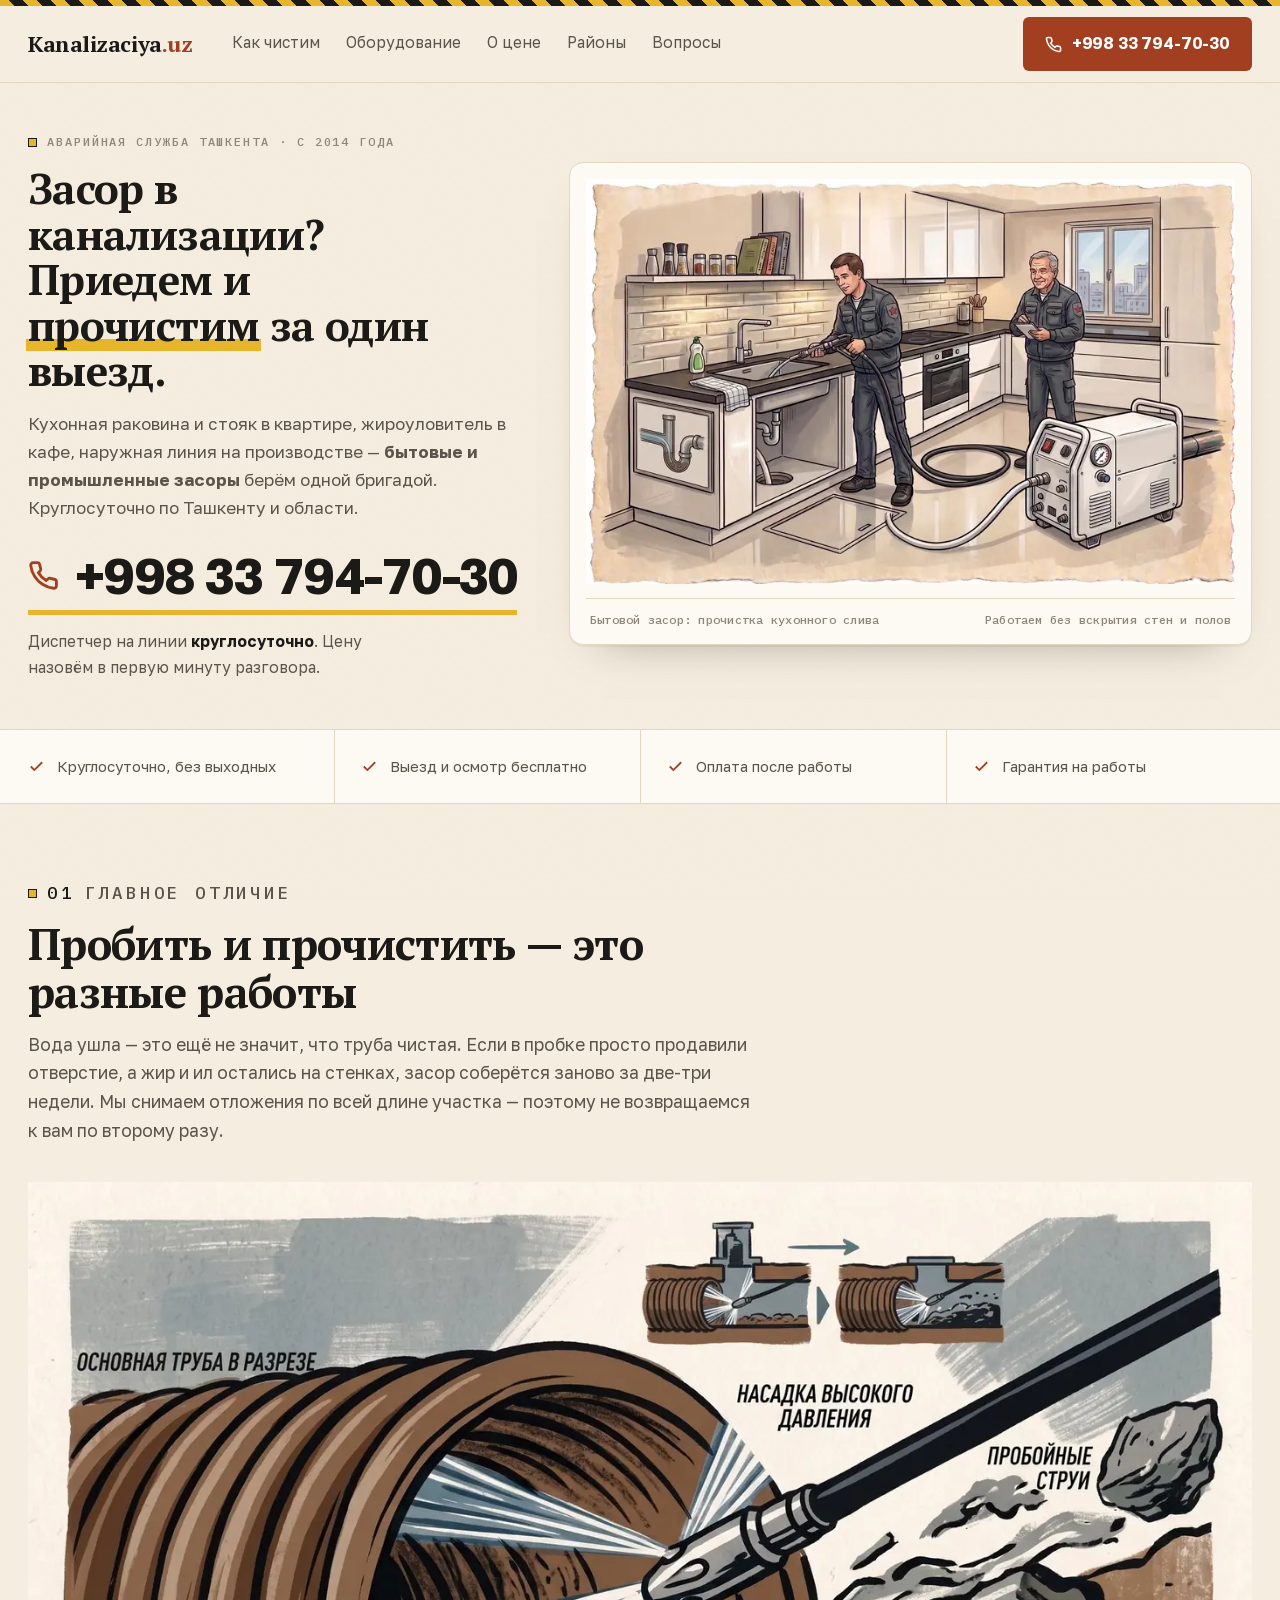
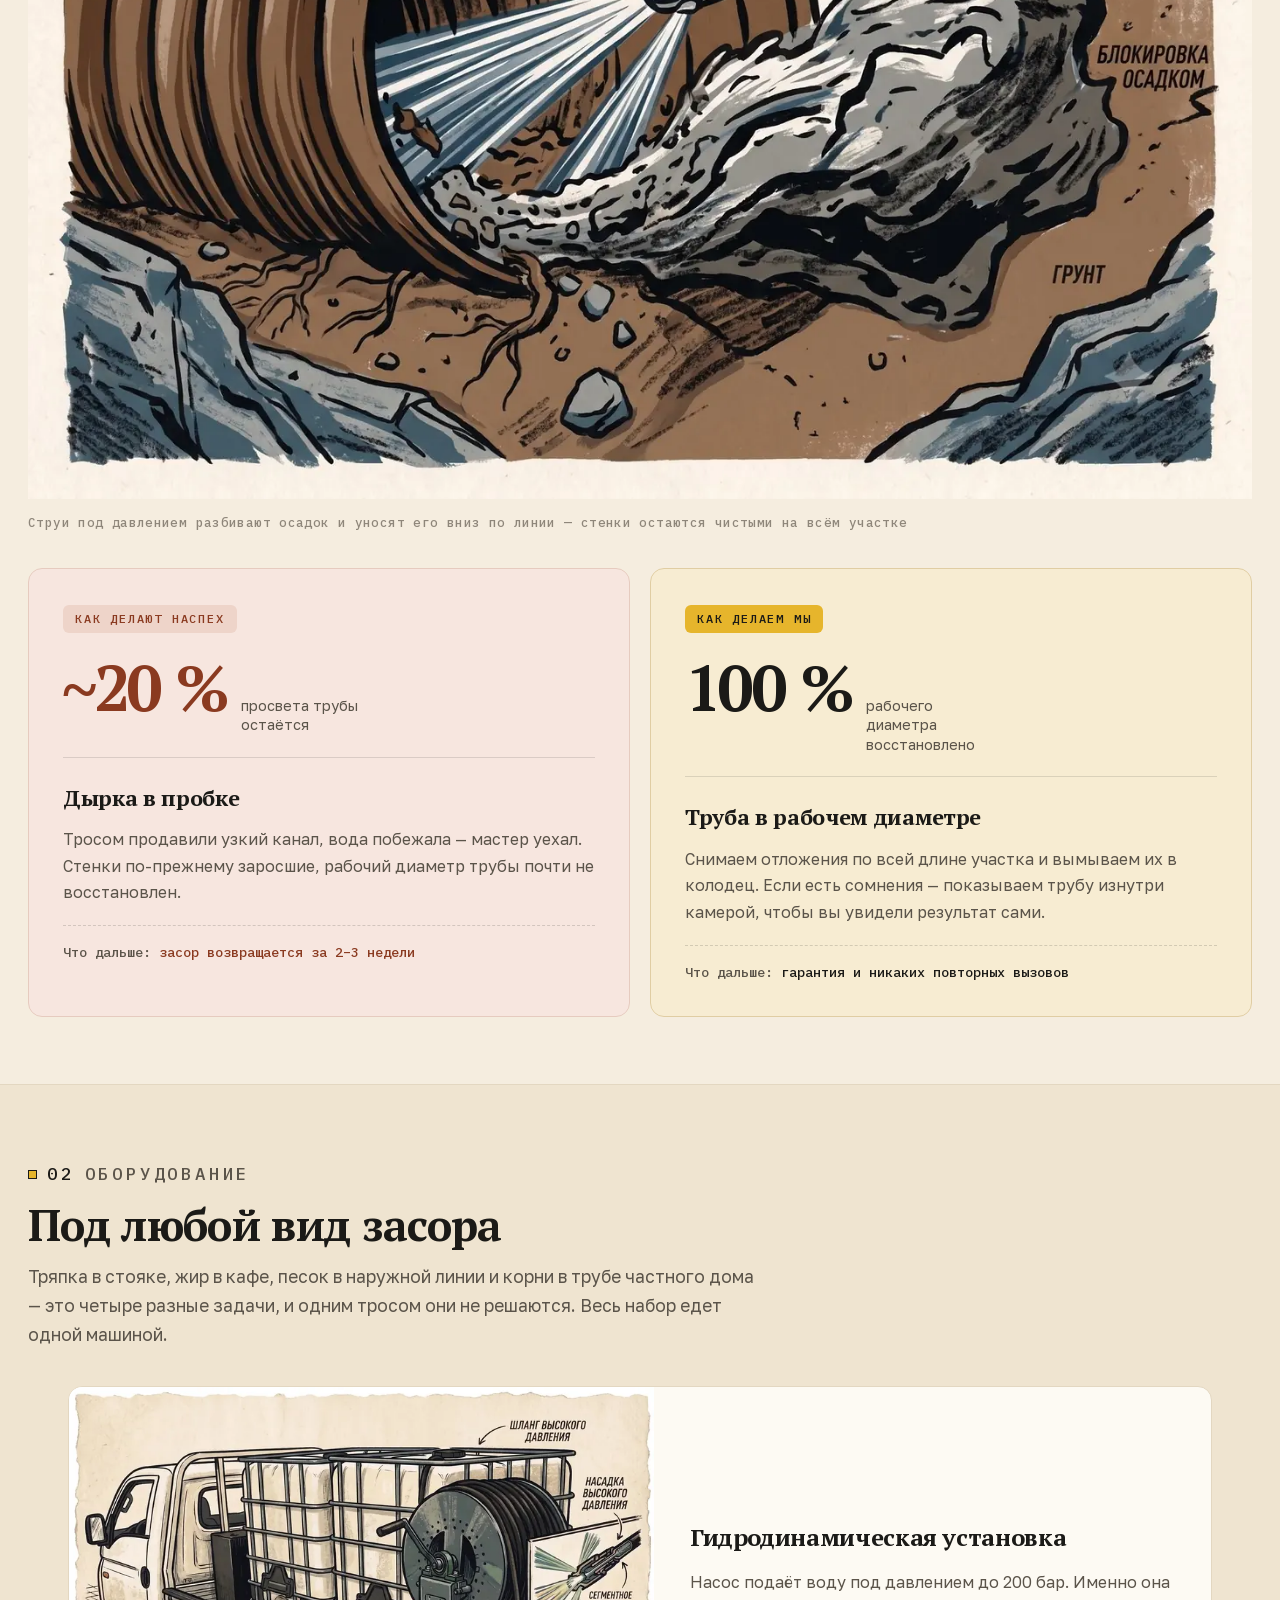
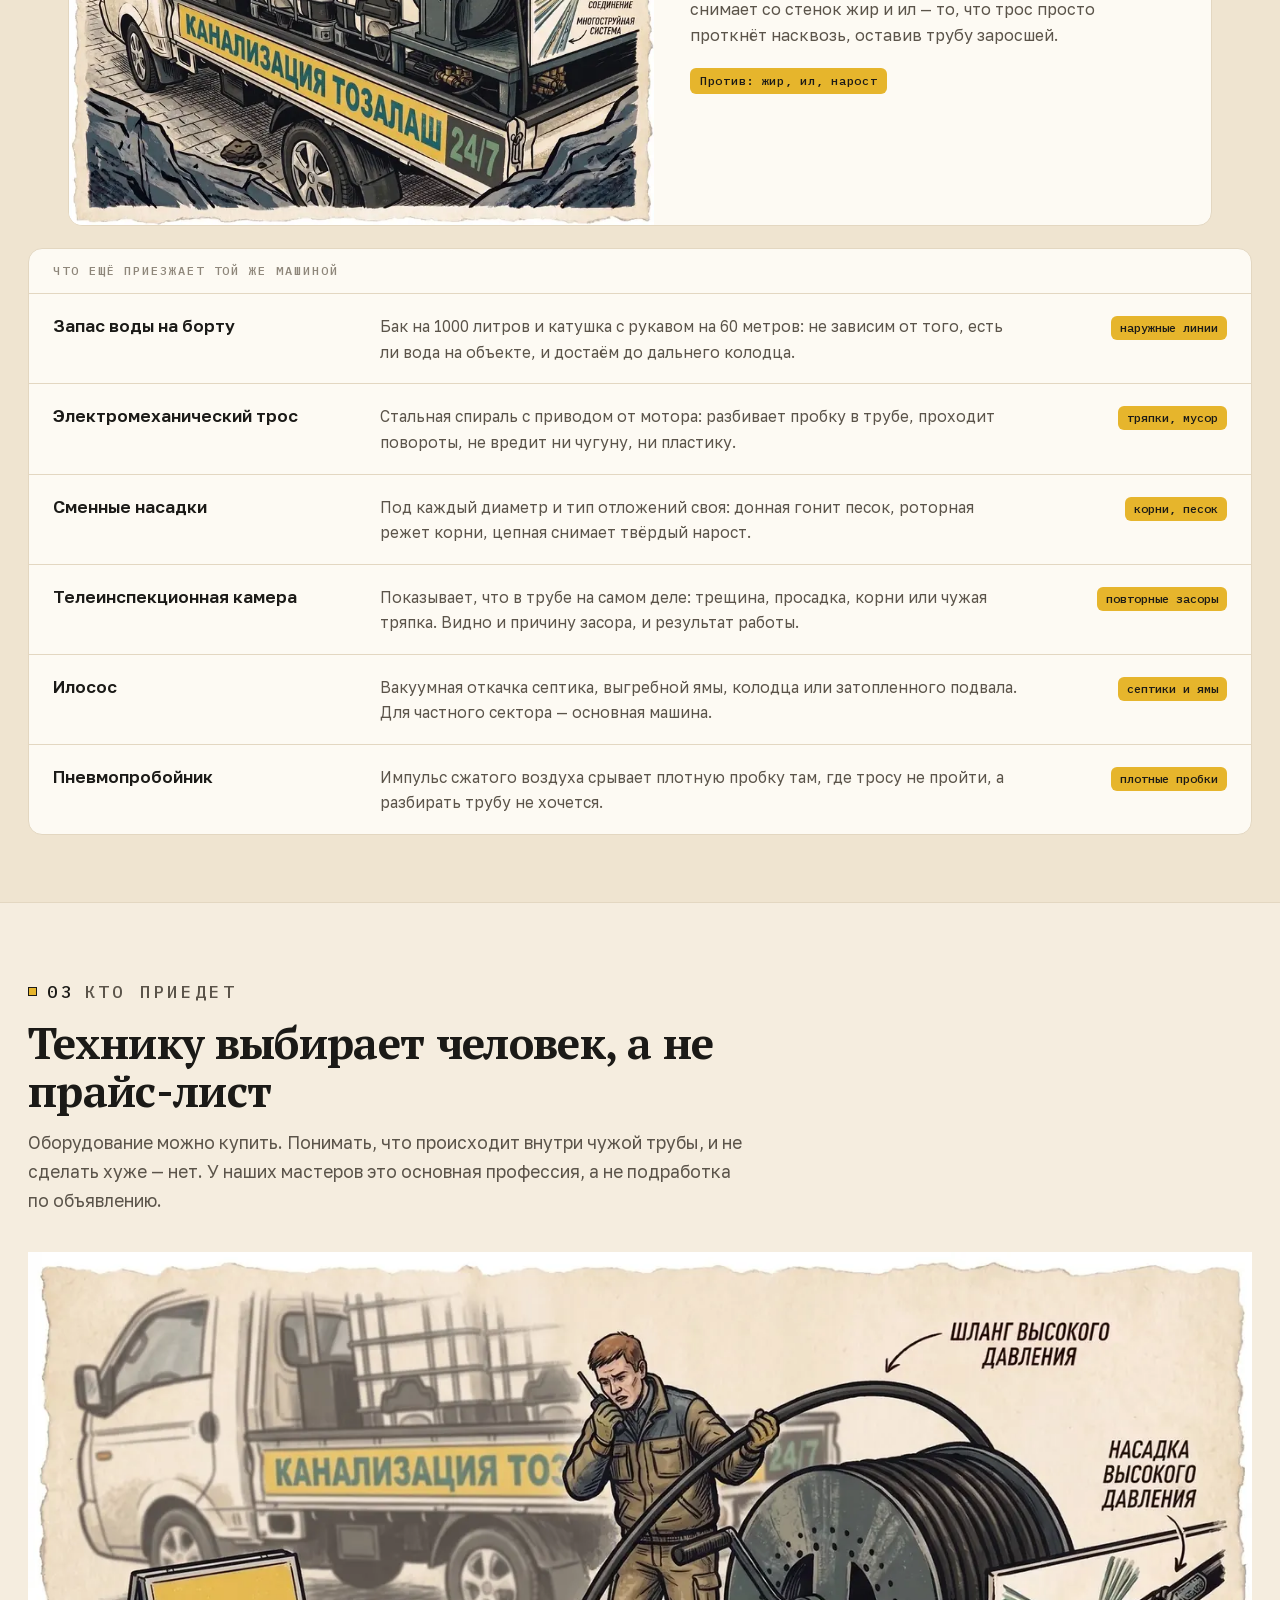
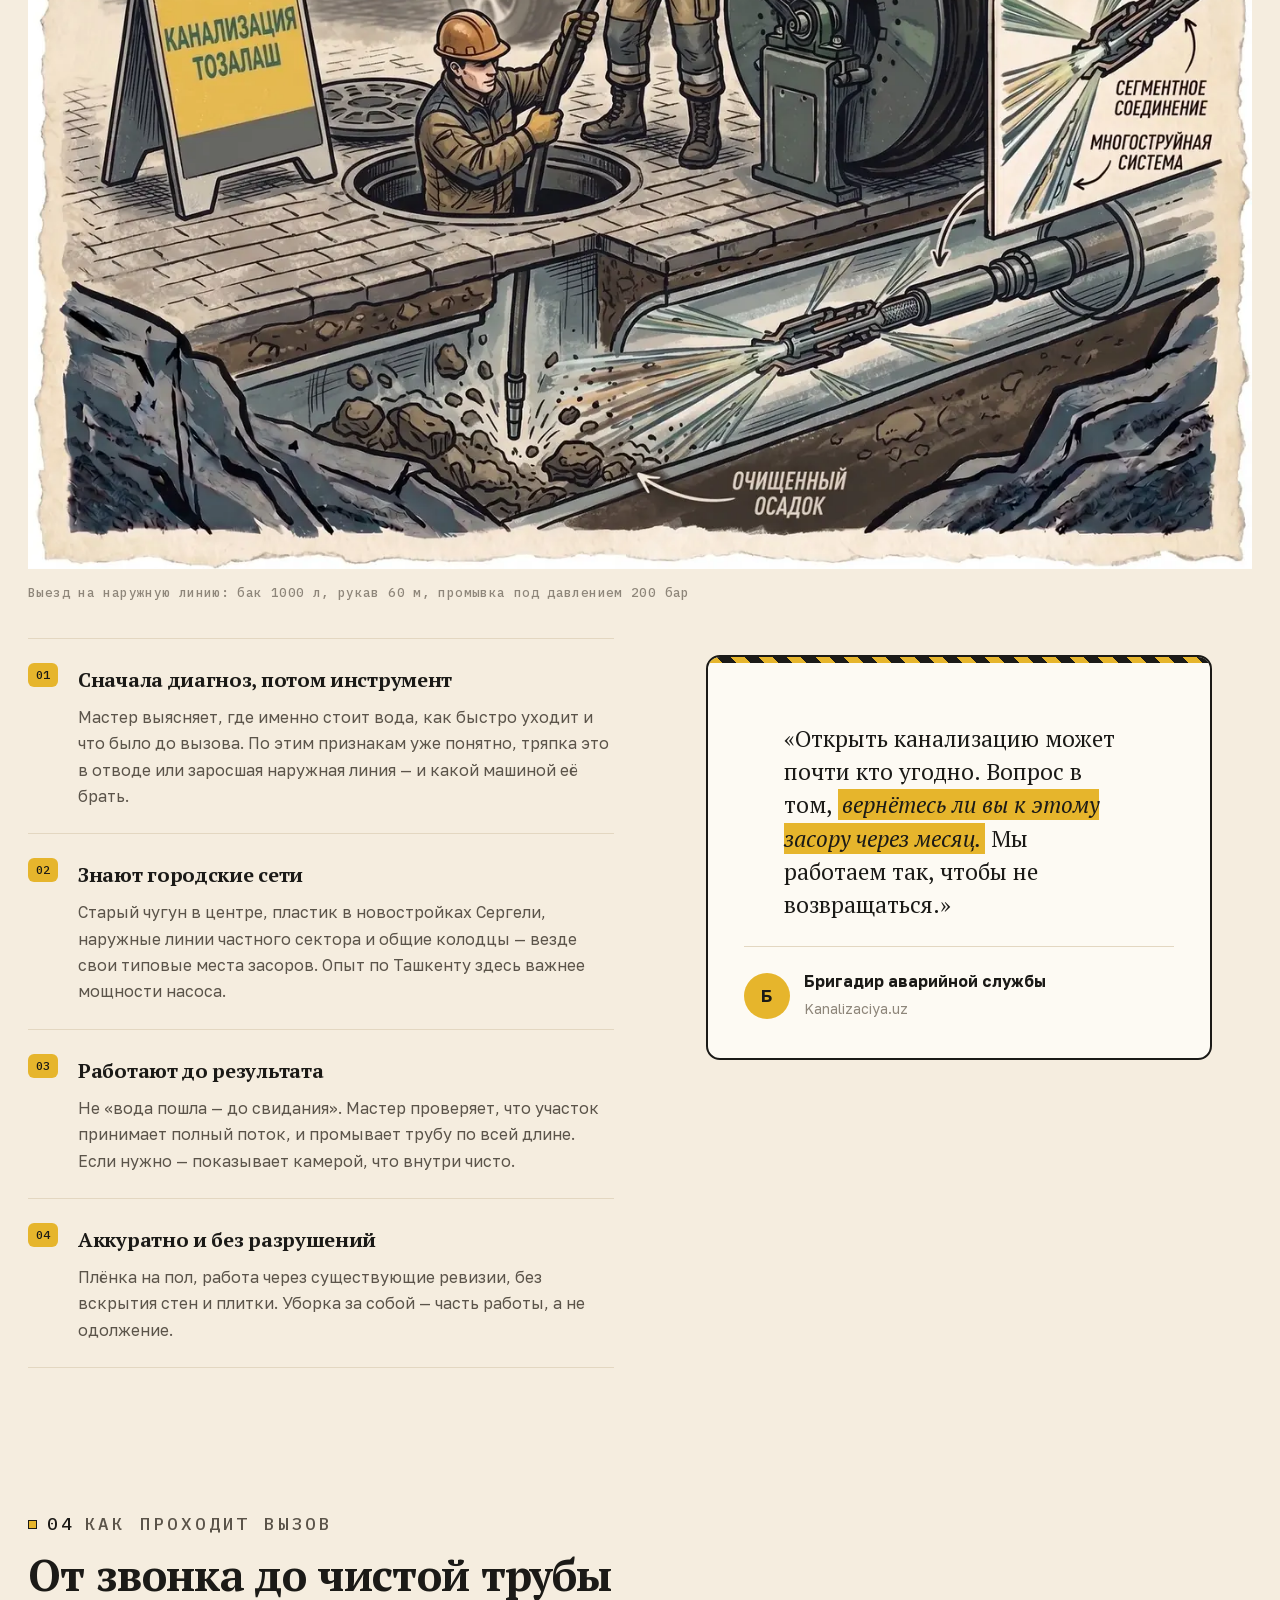
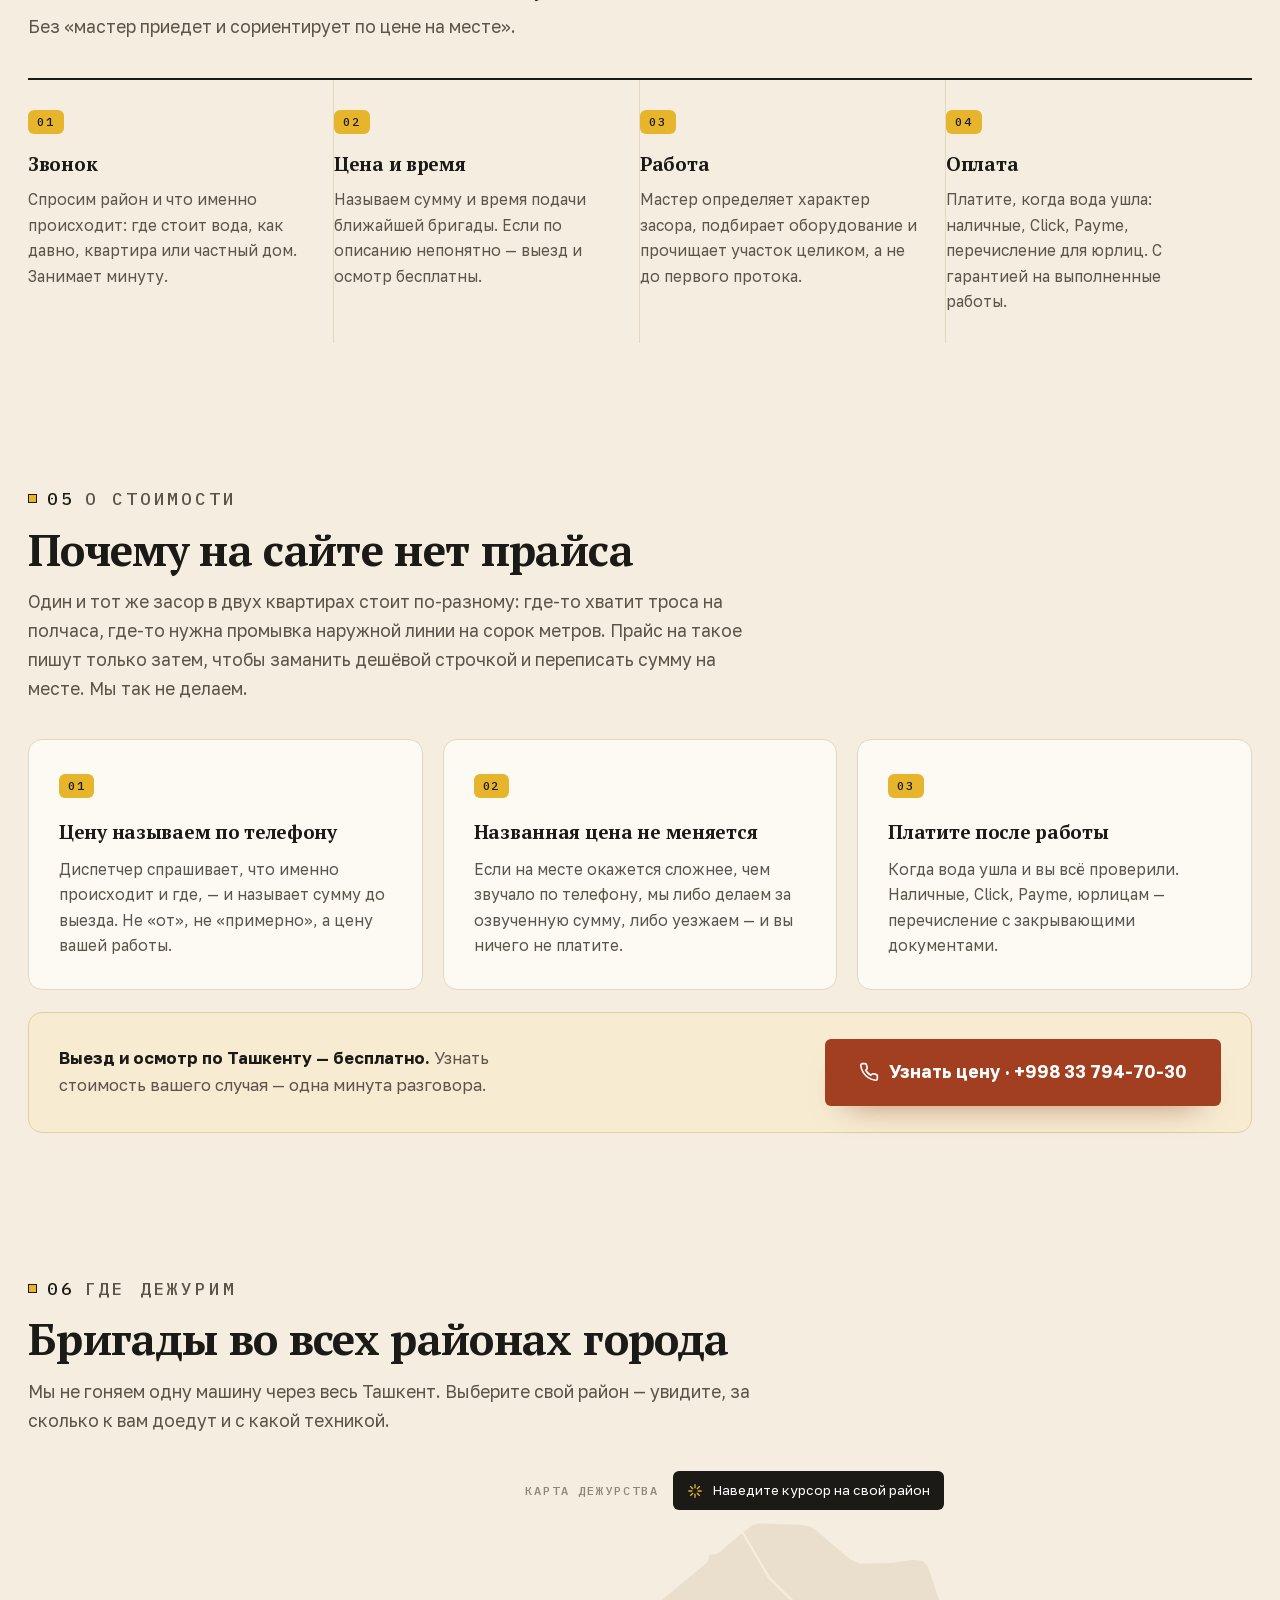
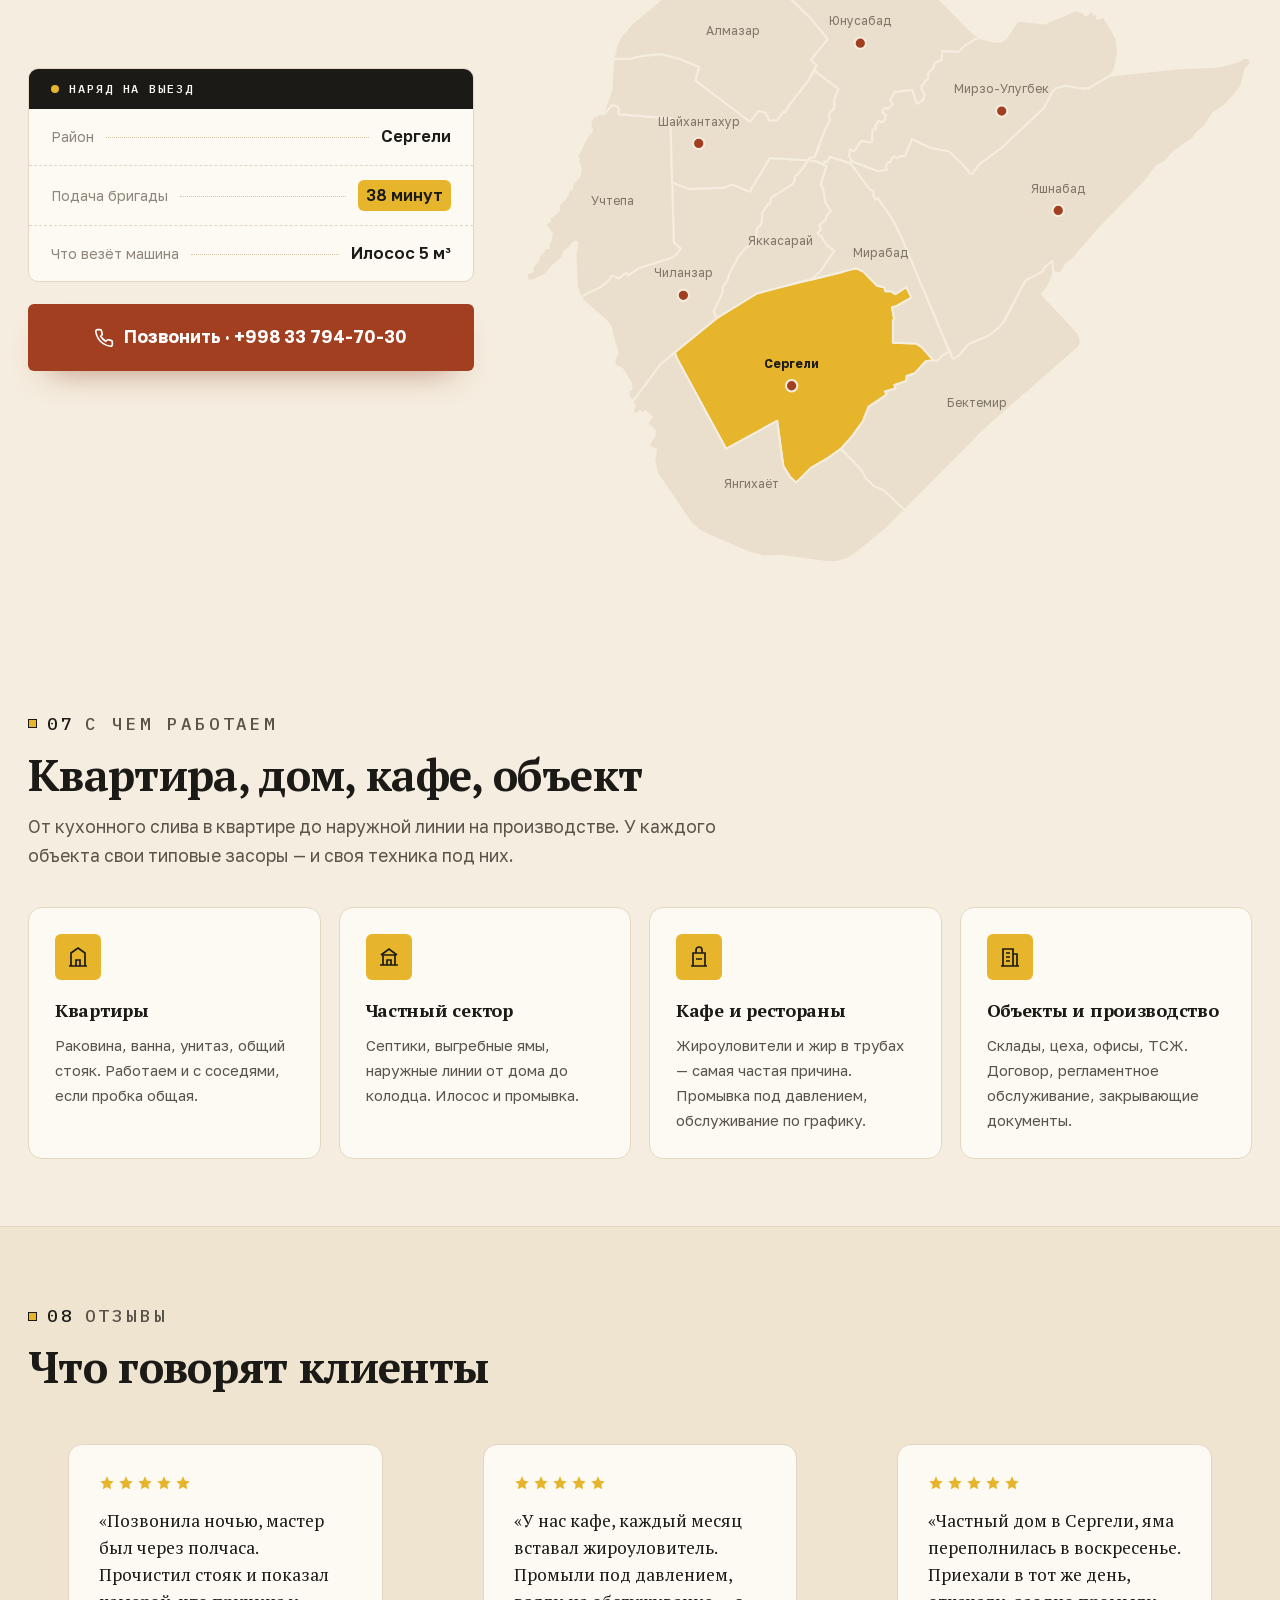
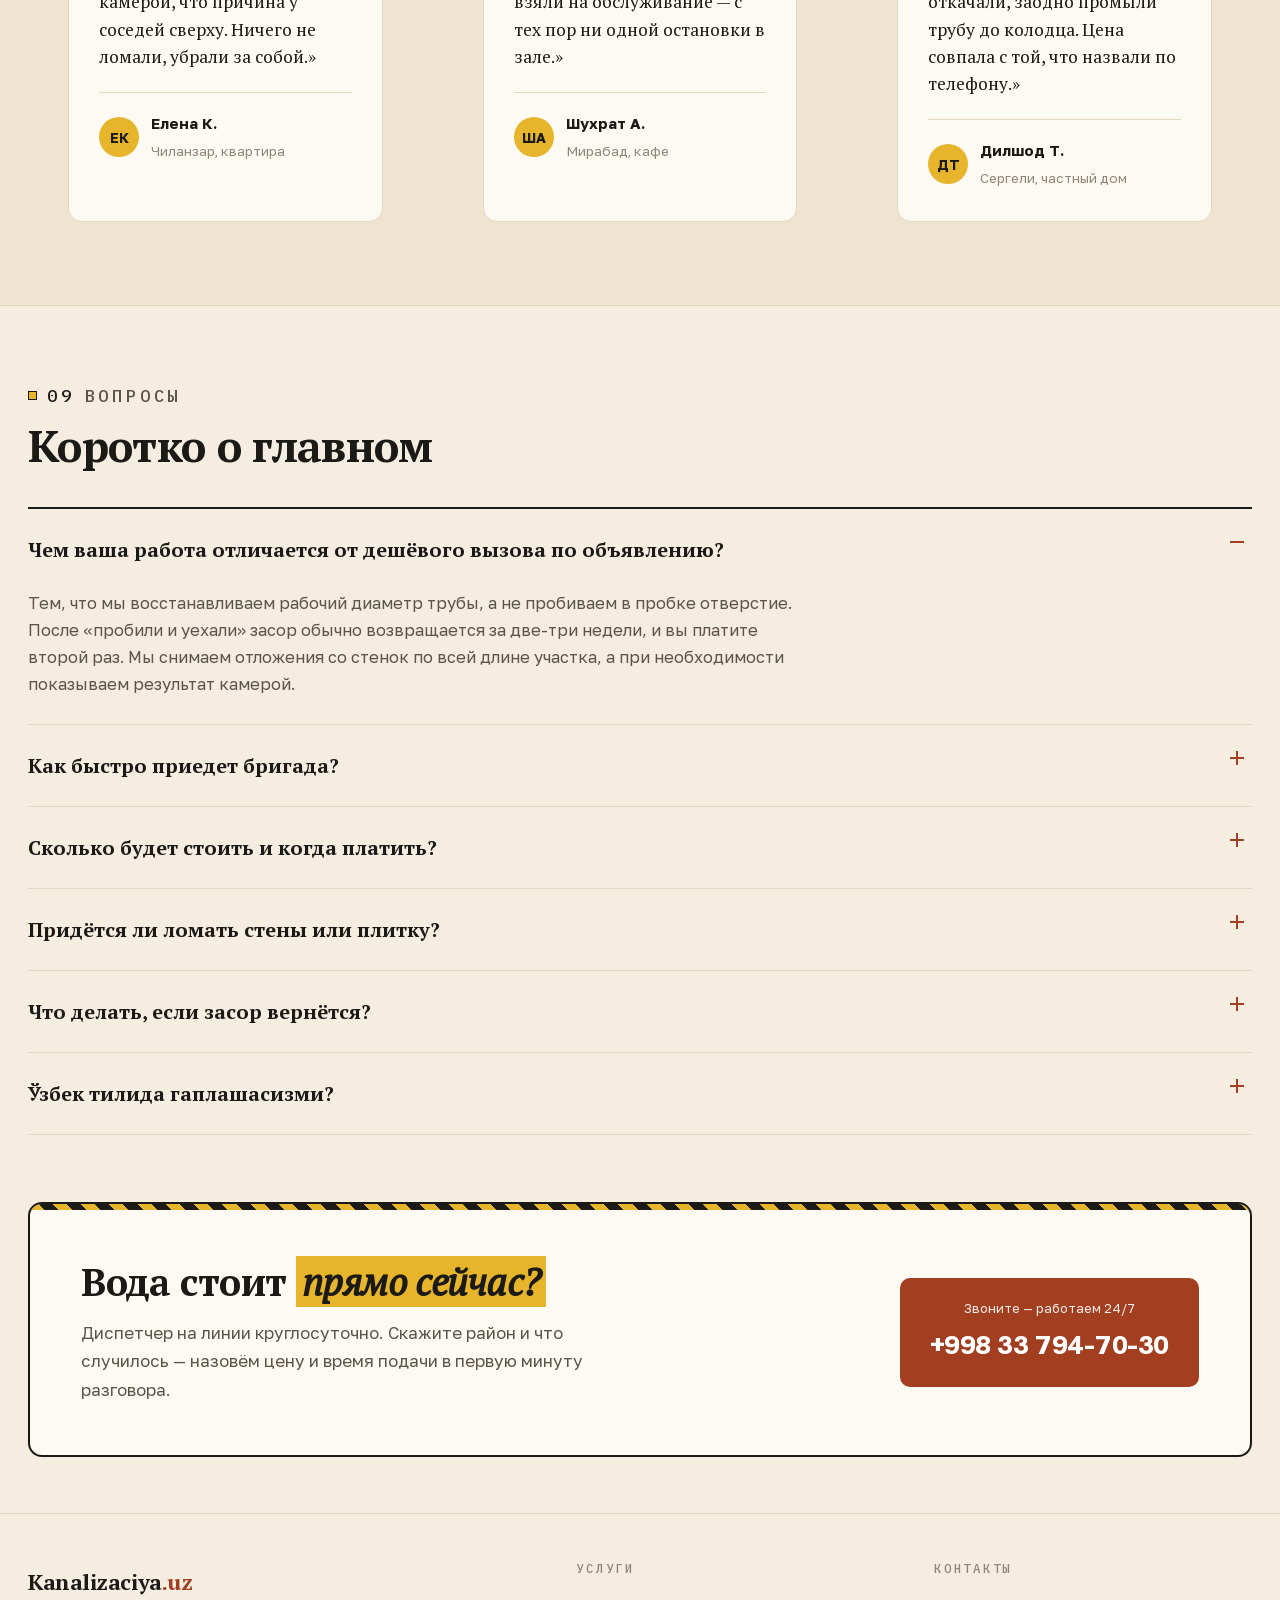
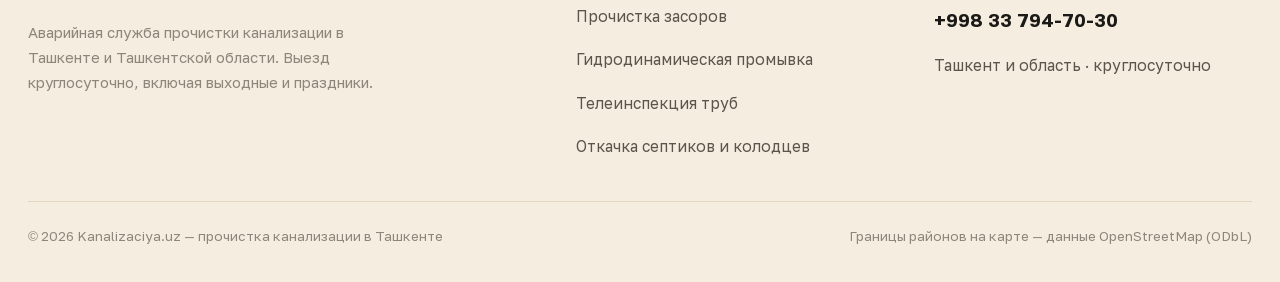
==== commit 9feb29b5: "Убраны цены, один номер, приглушён акцент, плотнее вёрстка Блок цен заменён на «Почему на сайте нет " ====
--- a/index.html
+++ b/index.html
@@ -45,14 +45,14 @@
 :root{
   --paper:#f5eddf; --paper2:#efe4d0; --card:#fdfaf3;
   --ink:#1b1a17; --body:#5b544a; --dim:#8e867a;
-  --rule:#e3d7c1; --rule2:#d6c6a8; --graph:#3f4b50;
+  --rule:#e3d7c1; --rule2:#d6c6a8;
   --yellow:#e6b52c; --yellow-s:#f7ecd2; --yellow-d:#c99b18;
-  --red:#d92b1f; --red-d:#a8180e;
+  --red:#a33f21; --red-d:#842f16;
   --serif:'PT Serif',Georgia,'Times New Roman',serif;
   --sans:'Golos Text',-apple-system,BlinkMacSystemFont,'Segoe UI',Roboto,sans-serif;
   --mono:'IBM Plex Mono',ui-monospace,SFMono-Regular,Menlo,monospace;
   --r1:6px; --r2:10px; --r3:14px;
-  --pad:clamp(56px,7vw,104px);
+  --pad:clamp(46px,5.2vw,78px);
 }
 *,*::before,*::after{box-sizing:border-box}
 html{scroll-behavior:smooth}
@@ -77,13 +77,15 @@
   html{scroll-behavior:auto}}
 
 /* ═══ типовая секция ═══ */
+.band{background:var(--paper2);border-block:1px solid var(--rule)}
 .sec{padding:var(--pad) 0;scroll-margin-top:90px}
-.shead{max-width:66ch;margin-bottom:clamp(32px,4vw,52px)}
+.shead{max-width:66ch;margin-bottom:clamp(24px,2.8vw,38px)}
 .eyebrow{display:inline-flex;align-items:center;gap:10px;font:500 12px/1 var(--mono);
   letter-spacing:.16em;text-transform:uppercase;color:var(--dim);margin-bottom:18px}
 .eyebrow i{width:9px;height:9px;background:var(--yellow);flex:none;border:1px solid var(--ink)}
+.eyebrow b{font-weight:500;color:var(--ink)}
 h2{font-size:clamp(28px,3.5vw,44px);line-height:1.1}
-.shead p{font-size:18px;color:var(--body);margin-top:16px}
+.shead p{font-size:17.5px;color:var(--body);margin-top:14px}
 
 /* ═══ шапка ═══ */
 header{position:sticky;top:0;z-index:50;background:var(--paper);border-bottom:1px solid var(--rule)}
@@ -100,34 +102,43 @@
   border-radius:var(--r1);transition:background .18s,transform .18s,box-shadow .18s;white-space:nowrap}
 .btn-red{background:var(--red);color:#fff}
 .btn-red:hover{background:var(--red-d);transform:translateY(-1px)}
-.hbtn{padding:13px 22px;font-size:15px}
+.hbtn{padding:13px 22px;font-size:16.5px;letter-spacing:-.01em}
 @media(max-width:1120px){.hd nav{display:none}}
-@media(max-width:640px){.hd{height:64px;gap:14px}.hd .tel{display:none}.logo{font-size:19px}
-  .hbtn{padding:11px 16px;font-size:14px}}
+@media(max-width:640px){.hd{height:64px;gap:12px}.logo{font-size:18px}
+  .hbtn{padding:11px 14px;font-size:15px;gap:7px}}
+@media(max-width:400px){.hbtn svg{display:none}.hbtn{font-size:14.5px;padding:11px 12px}}
 
 /* ═══ первый экран ═══ */
-.hero{display:grid;grid-template-columns:minmax(340px,.88fr) 1.12fr;gap:clamp(32px,5vw,72px);
-  align-items:center;padding:clamp(40px,5vw,68px) 0 clamp(44px,5vw,72px)}
-.hero h1{font-size:clamp(30px,3.8vw,50px);line-height:1.06;max-width:15ch}
+.hero{display:grid;grid-template-columns:minmax(320px,.84fr) 1.16fr;gap:clamp(30px,3.6vw,52px);
+  align-items:center;padding:clamp(30px,3.4vw,48px) 0 clamp(34px,3.8vw,54px)}
+.hero h1{font-size:clamp(29px,3.3vw,43px);line-height:1.08;max-width:18ch}
 .hero h1 mark{background:none;color:inherit;position:relative;white-space:nowrap}
 .hero h1 mark::after{content:"";position:absolute;left:-.04em;right:-.04em;bottom:.05em;height:.28em;
   background:var(--yellow);z-index:-1}
-.hero .lead{font-size:18px;color:var(--body);margin-top:20px;max-width:44ch}
-.phoneblock{margin-top:clamp(26px,3vw,36px)}
-.phone{display:inline-block;font-weight:700;font-size:clamp(32px,4.3vw,54px);line-height:1;
-  letter-spacing:-.035em;padding-bottom:9px;border-bottom:5px solid var(--yellow);transition:color .18s}
-.phone:hover{color:var(--red)}
+.hero .lead{font-size:17px;color:var(--body);margin-top:16px;max-width:47ch}
+.phoneblock{margin-top:clamp(20px,2.4vw,28px)}
+.phone{display:inline-flex;align-items:center;gap:.32em;font-weight:700;
+  font-size:clamp(30px,4vw,50px);line-height:1;letter-spacing:-.035em;
+  padding-bottom:10px;border-bottom:5px solid var(--yellow);transition:color .18s,border-color .18s}
+.phone svg{width:.62em;height:.62em;flex:none;color:var(--red);transition:transform .18s}
+.phone:hover{color:var(--red);border-bottom-color:var(--red)}
+.phone:hover svg{transform:rotate(-8deg) scale(1.06)}
 .cta{display:flex;align-items:center;gap:16px;flex-wrap:wrap;margin-top:26px}
-.btn-lg{padding:19px 34px;font-size:17.5px;box-shadow:0 16px 34px -22px rgba(168,24,14,.85)}
-.hero .note{font-size:15.5px;color:var(--body)}
+.btn-lg{padding:19px 34px;font-size:17.5px;box-shadow:0 16px 34px -22px rgba(132,47,22,.75)}
+.hero .note{font-size:15.5px;color:var(--body);margin-top:14px;max-width:44ch}
 .hero .note b{font-weight:700;color:var(--ink)}
-.shot{margin:0}
+.shot{margin:0;background:var(--card);border:1px solid var(--rule);border-radius:var(--r3);
+  padding:16px 16px 0;box-shadow:0 2px 0 rgba(27,26,23,.04),0 22px 44px -34px rgba(27,26,23,.5)}
 .shot img{width:100%;height:auto}
 .shot figcaption{display:flex;justify-content:space-between;gap:14px;flex-wrap:wrap;
-  padding-top:10px;font:500 12px/1.4 var(--mono);color:var(--dim);letter-spacing:.02em}
+  margin-top:14px;padding:13px 4px 15px;border-top:1px solid var(--rule);
+  font:500 12px/1.4 var(--mono);color:var(--dim);letter-spacing:.02em}
 .shot figcaption b{color:var(--ink);font-weight:500}
 @media(max-width:1000px){.hero{grid-template-columns:1fr;gap:34px;padding:32px 0 40px}}
 @media(max-width:760px){body{padding-bottom:86px}}
+@media(max-width:760px){.hero .phone{display:none}.phoneblock{margin-top:14px}
+  #area .btn-lg{display:none}
+  .readout{margin-bottom:0}}
 @media(max-width:560px){
   .hero{padding:24px 0 32px}
   .hero h1{font-size:28.5px;line-height:1.12;max-width:none}
@@ -173,19 +184,19 @@
 .vsc.good{background:var(--yellow-s);border-color:#e0cda3}
 .lab{display:inline-flex;font:500 12px/1 var(--mono);letter-spacing:.15em;text-transform:uppercase;
   padding:8px 12px;border-radius:var(--r1);margin-bottom:26px}
-.bad .lab{background:#eed4c9;color:#8f2318}
+.bad .lab{background:#eed4c9;color:#8a3a20}
 .good .lab{background:var(--yellow);color:var(--ink)}
 .big-n{display:flex;align-items:baseline;gap:14px;padding-bottom:22px;margin-bottom:22px;
   border-bottom:1px solid rgba(27,26,23,.13)}
 .big-n b{font-family:var(--serif);font-size:clamp(42px,5vw,64px);line-height:.9;letter-spacing:-.04em}
-.bad .big-n b{color:#a5271b}
+.bad .big-n b{color:#8a3a20}
 .big-n span{font-size:14.5px;color:var(--body);max-width:15ch;line-height:1.35}
 .vsc h3{font-size:22px;margin-bottom:10px}
 .vsc p{font-size:16px;color:var(--body)}
 .vsc .res{margin-top:20px;padding-top:16px;border-top:1px dashed rgba(27,26,23,.16);
   font:500 13.5px/1.5 var(--mono);color:var(--body)}
 .vsc .res b{font-weight:500;color:var(--ink)}
-.bad .res b{color:#a5271b}
+.bad .res b{color:#8a3a20}
 @media(max-width:820px){.vs{grid-template-columns:1fr}}
 
 /* ═══ оборудование ═══ */
@@ -244,24 +255,26 @@
 @media(max-width:560px){.steps{grid-template-columns:1fr}
   .step{border-right:0;border-bottom:1px solid var(--rule);padding-right:0}}
 
-/* ═══ цены ═══ */
-.price{background:var(--card);border:1px solid var(--rule);border-radius:var(--r3);overflow:hidden}
-.pr{display:grid;grid-template-columns:1fr auto;gap:24px;align-items:baseline;
-  padding:20px 26px;border-bottom:1px solid var(--rule);transition:background .16s}
-.pr:hover{background:#faf4e8}
-.pr em{font-style:normal;font-weight:600;font-size:17.5px}
-.pr small{display:block;font-size:14px;color:var(--dim);margin-top:5px}
-.pr b{font-family:var(--mono);font-size:16.5px;font-weight:500;white-space:nowrap}
-.pnote{display:flex;gap:14px;align-items:flex-start;padding:22px 26px;
-  background:var(--yellow-s);font-size:15.5px;line-height:1.6}
-.pnote svg{flex:none;color:var(--red);margin-top:3px}
-@media(max-width:600px){.pr{grid-template-columns:1fr;gap:8px}.pr b{font-size:17px}}
+/* ═══ о стоимости ═══ */
+.whyprice{display:grid;grid-template-columns:repeat(3,1fr);gap:20px}
+.wp{background:var(--card);border:1px solid var(--rule);border-radius:var(--r3);padding:30px}
+.wpn{display:inline-block;font:500 12px/1 var(--mono);letter-spacing:.14em;color:var(--ink);
+  background:var(--yellow);padding:6px 9px;border-radius:var(--r1);margin-bottom:18px}
+.wp h3{font-size:19px;margin-bottom:9px}
+.wp p{font-size:15.5px;color:var(--body)}
+.pricecta{display:flex;align-items:center;justify-content:space-between;gap:28px;flex-wrap:wrap;
+  margin-top:22px;padding:26px 30px;background:var(--yellow-s);border:1px solid #e0cda3;border-radius:var(--r3)}
+.pricecta p{font-size:16.5px;color:var(--body);max-width:52ch}
+.pricecta b{color:var(--ink)}
+@media(max-width:900px){.whyprice{grid-template-columns:1fr}
+  .pricecta{padding:22px;flex-direction:column;align-items:stretch;text-align:left}
+  .pricecta .btn{width:100%}}
 
 /* ═══ карта ═══ */
 .area{display:grid;grid-template-columns:minmax(320px,.76fr) 1.24fr;gap:clamp(28px,4vw,52px);align-items:center}
 .readout{background:var(--card);border:1px solid var(--rule);border-radius:var(--r2);
   overflow:hidden;margin-bottom:22px}
-.readout .rh{display:flex;align-items:center;gap:10px;padding:14px 22px;background:var(--graph);color:#fff;
+.readout .rh{display:flex;align-items:center;gap:10px;padding:14px 22px;background:var(--ink);color:#fdfaf3;
   font:500 12px/1 var(--mono);letter-spacing:.16em;text-transform:uppercase}
 .readout .rh i{width:8px;height:8px;border-radius:50%;background:var(--yellow);flex:none;animation:bl 2.2s infinite}
 @keyframes bl{0%,100%{opacity:1}50%{opacity:.3}}
@@ -345,7 +358,7 @@
 @media(max-width:860px){.finin{grid-template-columns:1fr;padding:26px}}
 
 /* ═══ подвал ═══ */
-footer{margin-top:var(--pad);border-top:1px solid var(--rule);padding:48px 0 40px}
+footer{margin-top:clamp(40px,4.4vw,66px);border-top:1px solid var(--rule);padding:44px 0 36px}
 .ft{display:grid;grid-template-columns:1.6fr 1fr 1fr;gap:40px}
 .ft .logo{margin-bottom:14px;display:inline-block;padding:6px 0}
 .ft p{font-size:15px;color:var(--dim);max-width:42ch}
@@ -354,7 +367,7 @@
 .ft a{display:block;font-size:15.5px;color:var(--body);padding:9px 0;transition:color .16s}
 .ft a:hover{color:var(--red)}
 .ft .big-tel{font-weight:700;font-size:19px;color:var(--ink)}
-.copy{margin-top:40px;padding-top:24px;border-top:1px solid var(--rule);
+.copy{margin-top:32px;padding-top:24px;border-top:1px solid var(--rule);
   display:flex;justify-content:space-between;gap:14px;flex-wrap:wrap;font-size:13.5px;color:var(--dim);line-height:1.5}
 @media(max-width:760px){.ft{grid-template-columns:1fr 1fr}.ft>div:first-child{grid-column:1/-1}
   footer{padding-bottom:96px}}
@@ -365,9 +378,17 @@
   padding:10px 14px calc(10px + env(safe-area-inset-bottom))}
 .callbar a{display:flex;align-items:center;justify-content:center;gap:11px;background:var(--red);color:#fff;
   border-radius:var(--r2);padding:17px;font-weight:700;font-size:17.5px;
-  box-shadow:0 10px 26px -14px rgba(168,24,14,.9)}
+  box-shadow:0 10px 26px -14px rgba(132,47,22,.8)}
 .callbar a:active{background:var(--red-d)}
 @media(max-width:760px){.callbar{display:block}}
+
+/* ═══ появление при скролле ═══ */
+.rv{opacity:0;transform:translateY(18px);transition:opacity .7s cubic-bezier(.2,.7,.3,1),transform .7s cubic-bezier(.2,.7,.3,1)}
+.rv.in{opacity:1;transform:none}
+@media(prefers-reduced-motion:reduce){.rv{opacity:1;transform:none}}
+header.stuck{box-shadow:0 6px 20px -14px rgba(27,26,23,.5)}
+@media(max-width:760px){.map .lb text{font-size:26px}}
+@media(max-width:480px){.map .lb text{font-size:32px}}
 
 @media print{.callbar,header,.hazard{display:none}body{background:#fff}}
 </style>
@@ -382,11 +403,12 @@
     <a class="logo" href="/">Kanalizaciya<s>.uz</s></a>
     <nav>
       <a href="#clean">Как чистим</a><a href="#tools">Оборудование</a>
-      <a href="#price">Цены</a><a href="#area">Районы</a><a href="#faq">Вопросы</a>
+      <a href="#price">О цене</a><a href="#area">Районы</a><a href="#faq">Вопросы</a>
     </nav>
     <div class="sp">
-      <a class="tel num" href="tel:+998337947030">+998 33 794-70-30</a>
-      <a class="btn btn-red hbtn" href="tel:+998337947030">Вызвать бригаду</a>
+      <a class="btn btn-red hbtn num" href="tel:+998337947030">
+        <svg width="17" height="17" viewBox="0 0 24 24" fill="none" stroke="currentColor" stroke-width="2.2" aria-hidden="true"><path d="M22 16.9v3a2 2 0 0 1-2.2 2 19.8 19.8 0 0 1-8.6-3.1 19.5 19.5 0 0 1-6-6A19.8 19.8 0 0 1 2.1 4.2 2 2 0 0 1 4.1 2h3a2 2 0 0 1 2 1.7c.1 1 .4 1.9.7 2.8a2 2 0 0 1-.5 2.1L8.1 9.9a16 16 0 0 0 6 6l1.3-1.2a2 2 0 0 1 2.1-.5c.9.3 1.8.6 2.8.7a2 2 0 0 1 1.7 2z"/></svg>
+        +998 33 794-70-30</a>
     </div>
   </div>
 </header>
@@ -401,13 +423,8 @@
     <p class="lead">Кухонная раковина и стояк в квартире, жироуловитель в кафе, наружная линия на производстве — <b>бытовые и промышленные засоры</b> берём одной бригадой. Круглосуточно по Ташкенту и области.</p>
 
     <div class="phoneblock">
-      <a class="phone num" href="tel:+998337947030">+998 33 794-70-30</a>
-      <div class="cta">
-        <a class="btn btn-red btn-lg" href="tel:+998337947030">
-          <svg width="20" height="20" viewBox="0 0 24 24" fill="none" stroke="currentColor" stroke-width="2" aria-hidden="true"><path d="M22 16.9v3a2 2 0 0 1-2.2 2 19.8 19.8 0 0 1-8.6-3.1 19.5 19.5 0 0 1-6-6A19.8 19.8 0 0 1 2.1 4.2 2 2 0 0 1 4.1 2h3a2 2 0 0 1 2 1.7c.1 1 .4 1.9.7 2.8a2 2 0 0 1-.5 2.1L8.1 9.9a16 16 0 0 0 6 6l1.3-1.2a2 2 0 0 1 2.1-.5c.9.3 1.8.6 2.8.7a2 2 0 0 1 1.7 2z"/></svg>
-          Позвонить сейчас</a>
-        <p class="note">Диспетчер на линии <b>круглосуточно</b>.<br>Цену назовём в первую минуту разговора.</p>
-      </div>
+      <a class="phone num" href="tel:+998337947030"><svg viewBox="0 0 24 24" fill="none" stroke="currentColor" stroke-width="2.2" aria-hidden="true"><path d="M22 16.9v3a2 2 0 0 1-2.2 2 19.8 19.8 0 0 1-8.6-3.1 19.5 19.5 0 0 1-6-6A19.8 19.8 0 0 1 2.1 4.2 2 2 0 0 1 4.1 2h3a2 2 0 0 1 2 1.7c.1 1 .4 1.9.7 2.8a2 2 0 0 1-.5 2.1L8.1 9.9a16 16 0 0 0 6 6l1.3-1.2a2 2 0 0 1 2.1-.5c.9.3 1.8.6 2.8.7a2 2 0 0 1 1.7 2z"/></svg>+998 33 794-70-30</a>
+      <p class="note">Диспетчер на линии <b>круглосуточно</b>. Цену назовём в первую минуту разговора.</p>
     </div>
   </div>
 
@@ -415,7 +432,7 @@
     <img src="img/kitchen-1400.webp" srcset="img/kitchen-800.webp 800w, img/kitchen-1400.webp 1400w"
          sizes="(max-width:1000px) 92vw, 52vw" width="1400" height="875" fetchpriority="high" decoding="async"
          alt="Мастера прочищают засор кухонной раковины в квартире промывочной машиной">
-    <figcaption><span>Бытовой засор: прочистка кухонного слива</span><span>от <b>150 000 сум</b> · <b>30–60 мин</b></span></figcaption>
+    <figcaption><span>Бытовой засор: прочистка кухонного слива</span><span>Работаем без вскрытия стен и полов</span></figcaption>
   </figure>
 </div>
 
@@ -424,13 +441,13 @@
   <div><svg width="17" height="17" viewBox="0 0 24 24" fill="none" stroke="currentColor" stroke-width="2.6" aria-hidden="true"><path d="M20 6L9 17l-5-5"/></svg>Круглосуточно, без выходных</div>
   <div><svg width="17" height="17" viewBox="0 0 24 24" fill="none" stroke="currentColor" stroke-width="2.6" aria-hidden="true"><path d="M20 6L9 17l-5-5"/></svg>Выезд и осмотр бесплатно</div>
   <div><svg width="17" height="17" viewBox="0 0 24 24" fill="none" stroke="currentColor" stroke-width="2.6" aria-hidden="true"><path d="M20 6L9 17l-5-5"/></svg>Оплата после работы</div>
-  <div><svg width="17" height="17" viewBox="0 0 24 24" fill="none" stroke="currentColor" stroke-width="2.6" aria-hidden="true"><path d="M20 6L9 17l-5-5"/></svg>Гарантия на выполненные работы</div>
+  <div><svg width="17" height="17" viewBox="0 0 24 24" fill="none" stroke="currentColor" stroke-width="2.6" aria-hidden="true"><path d="M20 6L9 17l-5-5"/></svg>Гарантия на работы</div>
 </div></div>
 
 <!-- ═══ главное отличие ═══ -->
 <section class="sec wrap" id="clean">
   <div class="shead">
-    <p class="eyebrow"><i></i>Главное отличие</p>
+    <p class="eyebrow"><i></i><b>01</b>Главное отличие</p>
     <h2>Пробить и прочистить — это разные работы</h2>
     <p>Вода ушла — это ещё не значит, что труба чистая. Если в пробке просто продавили отверстие, а жир и ил остались на стенках, засор соберётся заново за две-три недели. Мы снимаем отложения по всей длине участка — поэтому не возвращаемся к вам по второму разу.</p>
   </div>
@@ -461,9 +478,9 @@
 </section>
 
 <!-- ═══ оборудование ═══ -->
-<section class="sec wrap" id="tools">
+<section class="sec band" id="tools"><div class="wrap">
   <div class="shead">
-    <p class="eyebrow"><i></i>Оборудование</p>
+    <p class="eyebrow"><i></i><b>02</b>Оборудование</p>
     <h2>Под любой вид засора</h2>
     <p>Тряпка в стояке, жир в кафе, песок в наружной линии и корни в трубе частного дома — это четыре разные задачи, и одним тросом они не решаются. Весь набор едет одной машиной.</p>
   </div>
@@ -488,12 +505,12 @@
     <div class="kr"><em>Илосос</em><span>Вакуумная откачка септика, выгребной ямы, колодца или затопленного подвала. Для частного сектора — основная машина.</span><u>септики и ямы</u></div>
     <div class="kr"><em>Пневмопробойник</em><span>Импульс сжатого воздуха срывает плотную пробку там, где тросу не пройти, а разбирать трубу не хочется.</span><u>плотные пробки</u></div>
   </div>
-</section>
+</div></section>
 
 <!-- ═══ мастера ═══ -->
 <section class="sec wrap" id="masters">
   <div class="shead">
-    <p class="eyebrow"><i></i>Кто приедет</p>
+    <p class="eyebrow"><i></i><b>03</b>Кто приедет</p>
     <h2>Технику выбирает человек, а не прайс-лист</h2>
     <p>Оборудование можно купить. Понимать, что происходит внутри чужой трубы, и не сделать хуже — нет. У наших мастеров это основная профессия, а не подработка по объявлению.</p>
   </div>
@@ -538,7 +555,7 @@
 <!-- ═══ как проходит вызов ═══ -->
 <section class="sec wrap" id="how">
   <div class="shead">
-    <p class="eyebrow"><i></i>Как проходит вызов</p>
+    <p class="eyebrow"><i></i><b>04</b>Как проходит вызов</p>
     <h2>От звонка до чистой трубы</h2>
     <p>Без «мастер приедет и сориентирует по цене на месте».</p>
   </div>
@@ -550,32 +567,42 @@
   </div>
 </section>
 
-<!-- ═══ цены ═══ -->
+<!-- ═══ о цене ═══ -->
 <section class="sec wrap" id="price">
   <div class="shead">
-    <p class="eyebrow"><i></i>Цены</p>
-    <h2>Сколько это стоит</h2>
-    <p>Ориентир по частым работам. Точную сумму диспетчер называет по телефону: она зависит от длины участка и от того, чем именно забита труба.</p>
-  </div>
-  <div class="price">
-    <div class="pr"><div><em>Засор в раковине, ванной, душе</em><small>трос, 30–60 минут</small></div><b class="num">от 150 000 сум</b></div>
-    <div class="pr"><div><em>Унитаз не сливает, идёт обратно</em><small>трос или гидродинамика, до 1 часа</small></div><b class="num">от 180 000 сум</b></div>
-    <div class="pr"><div><em>Запах из труб по квартире</em><small>поиск причины, промывка, гидрозатвор</small></div><b class="num">от 200 000 сум</b></div>
-    <div class="pr"><div><em>Общий стояк в многоэтажке</em><small>с крыши или из подвала, 1–2 часа</small></div><b class="num">от 350 000 сум</b></div>
-    <div class="pr"><div><em>Телеинспекция трубы камерой</em><small>с записью, отдаём вам на руки</small></div><b class="num">от 300 000 сум</b></div>
-    <div class="pr"><div><em>Гидродинамическая промывка, 200 бар</em><small>наружная линия, чугун и пластик</small></div><b class="num">от 600 000 сум</b></div>
-    <div class="pr"><div><em>Откачка септика и выгребной ямы</em><small>илосос, частный сектор</small></div><b class="num">от 400 000 сум</b></div>
-    <p class="pnote">
-      <svg width="20" height="20" viewBox="0 0 24 24" fill="none" stroke="currentColor" stroke-width="2" aria-hidden="true"><circle cx="12" cy="12" r="10"/><path d="M12 16v-5M12 8h.01"/></svg>
-      <span>Выезд и осмотр по Ташкенту — бесплатно. Если на месте окажется, что работа сложнее, чем прозвучало по телефону, мы либо делаем за названную цену, либо уезжаем — и вы ничего не платите.</span>
-    </p>
+    <p class="eyebrow"><i></i><b>05</b>О стоимости</p>
+    <h2>Почему на сайте нет прайса</h2>
+    <p>Один и тот же засор в двух квартирах стоит по-разному: где-то хватит троса на полчаса, где-то нужна промывка наружной линии на сорок метров. Прайс на такое пишут только затем, чтобы заманить дешёвой строчкой и переписать сумму на месте. Мы так не делаем.</p>
+  </div>
+  <div class="whyprice">
+    <div class="wp">
+      <span class="wpn">01</span>
+      <h3>Цену называем по телефону</h3>
+      <p>Диспетчер спрашивает, что именно происходит и где, — и называет сумму до выезда. Не «от», не «примерно», а цену вашей работы.</p>
+    </div>
+    <div class="wp">
+      <span class="wpn">02</span>
+      <h3>Названная цена не меняется</h3>
+      <p>Если на месте окажется сложнее, чем звучало по телефону, мы либо делаем за озвученную сумму, либо уезжаем — и вы ничего не платите.</p>
+    </div>
+    <div class="wp">
+      <span class="wpn">03</span>
+      <h3>Платите после работы</h3>
+      <p>Когда вода ушла и вы всё проверили. Наличные, Click, Payme, юрлицам — перечисление с закрывающими документами.</p>
+    </div>
+  </div>
+  <div class="pricecta">
+    <p><b>Выезд и осмотр по Ташкенту — бесплатно.</b> Узнать стоимость вашего случая — одна минута разговора.</p>
+    <a class="btn btn-red btn-lg" href="tel:+998337947030">
+      <svg width="20" height="20" viewBox="0 0 24 24" fill="none" stroke="currentColor" stroke-width="2" aria-hidden="true"><path d="M22 16.9v3a2 2 0 0 1-2.2 2 19.8 19.8 0 0 1-8.6-3.1 19.5 19.5 0 0 1-6-6A19.8 19.8 0 0 1 2.1 4.2 2 2 0 0 1 4.1 2h3a2 2 0 0 1 2 1.7c.1 1 .4 1.9.7 2.8a2 2 0 0 1-.5 2.1L8.1 9.9a16 16 0 0 0 6 6l1.3-1.2a2 2 0 0 1 2.1-.5c.9.3 1.8.6 2.8.7a2 2 0 0 1 1.7 2z"/></svg>
+      <span class="num">Узнать цену · +998 33 794-70-30</span></a>
   </div>
 </section>
 
 <!-- ═══ районы ═══ -->
 <section class="sec wrap" id="area">
   <div class="shead">
-    <p class="eyebrow"><i></i>Где дежурим</p>
+    <p class="eyebrow"><i></i><b>06</b>Где дежурим</p>
     <h2>Бригады во всех районах города</h2>
     <p>Мы не гоняем одну машину через весь Ташкент. Выберите свой район — увидите, за сколько к вам доедут и с какой техникой.</p>
   </div>
@@ -635,7 +662,7 @@
 <!-- ═══ объекты ═══ -->
 <section class="sec wrap" id="objects">
   <div class="shead">
-    <p class="eyebrow"><i></i>С чем работаем</p>
+    <p class="eyebrow"><i></i><b>07</b>С чем работаем</p>
     <h2>Квартира, дом, кафе, объект</h2>
     <p>От кухонного слива в квартире до наружной линии на производстве. У каждого объекта свои типовые засоры — и своя техника под них.</p>
   </div>
@@ -660,9 +687,9 @@
 </section>
 
 <!-- ═══ отзывы ═══ ЗАМЕНИТЬ НА НАСТОЯЩИЕ ПЕРЕД ЗАПУСКОМ НА ДОМЕНЕ ═══ -->
-<section class="sec wrap" id="reviews">
+<section class="sec band" id="reviews"><div class="wrap">
   <div class="shead">
-    <p class="eyebrow"><i></i>Отзывы</p>
+    <p class="eyebrow"><i></i><b>08</b>Отзывы</p>
     <h2>Что говорят клиенты</h2>
   </div>
   <div class="revs">
@@ -682,21 +709,21 @@
       <figcaption class="who"><span class="av">ДТ</span><span><b>Дилшод Т.</b><em>Сергели, частный дом</em></span></figcaption>
     </figure>
   </div>
-</section>
+</div></section>
 
 <!-- ═══ вопросы ═══ -->
 <section class="sec wrap" id="faq">
   <div class="shead">
-    <p class="eyebrow"><i></i>Вопросы</p>
+    <p class="eyebrow"><i></i><b>09</b>Вопросы</p>
     <h2>Коротко о главном</h2>
   </div>
   <div class="faq">
-    <details open><summary>Чем ваша работа отличается от дешёвого вызова по объявлению?</summary><p>Тем, что мы восстанавливаем рабочий диаметр трубы, а не пробиваем в пробке отверстие. После «пробили и уехали» засор обычно возвращается за две-три недели, и вы платите второй раз. Мы снимаем отложения со стенок по всей длине участка, а при необходимости показываем результат камерой.</p></details>
-    <details><summary>Как быстро приедет бригада?</summary><p>Работаем круглосуточно, включая ночь, выходные и праздники. В центральных районах бригада обычно доезжает за 15–25 минут, на окраинах и в области — дольше. Точное время диспетчер называет сразу, исходя из того, где сейчас ближайшая свободная машина.</p></details>
-    <details><summary>Сколько будет стоить и когда платить?</summary><p>Ориентир по цене вы получаете по телефону, до выезда. Платите после того, как работа сделана: наличными, через Click или Payme, юрлицам — по перечислению с закрывающими документами.</p></details>
-    <details><summary>Придётся ли ломать стены или плитку?</summary><p>В подавляющем большинстве случаев нет. Трос и гидродинамика работают через существующие ревизии, унитаз или стояк. Если разбор всё-таки необходим, мы предупреждаем заранее и согласовываем с вами.</p></details>
-    <details><summary>Что делать, если засор вернётся?</summary><p>На выполненные работы даётся гарантия. Если засор возвращается регулярно, дело обычно в состоянии самой трубы — просадка, трещина, корни. В этом случае мы предлагаем телеинспекцию, чтобы увидеть причину, а не гонять трос по кругу.</p></details>
-    <details><summary>Ўзбек тилида гаплашасизми?</summary><p>Ҳа, албатта. Диспетчерлар ва усталар ўзбек ва рус тилларида гаплашади — ўзингизга қулай тилда қўнғироқ қилаверинг.</p></details>
+    <details name="faq" open><summary>Чем ваша работа отличается от дешёвого вызова по объявлению?</summary><p>Тем, что мы восстанавливаем рабочий диаметр трубы, а не пробиваем в пробке отверстие. После «пробили и уехали» засор обычно возвращается за две-три недели, и вы платите второй раз. Мы снимаем отложения со стенок по всей длине участка, а при необходимости показываем результат камерой.</p></details>
+    <details name="faq"><summary>Как быстро приедет бригада?</summary><p>Работаем круглосуточно, включая ночь, выходные и праздники. В центральных районах бригада обычно доезжает за 15–25 минут, на окраинах и в области — дольше. Точное время диспетчер называет сразу, исходя из того, где сейчас ближайшая свободная машина.</p></details>
+    <details name="faq"><summary>Сколько будет стоить и когда платить?</summary><p>Ориентир по цене вы получаете по телефону, до выезда. Платите после того, как работа сделана: наличными, через Click или Payme, юрлицам — по перечислению с закрывающими документами.</p></details>
+    <details name="faq"><summary>Придётся ли ломать стены или плитку?</summary><p>В подавляющем большинстве случаев нет. Трос и гидродинамика работают через существующие ревизии, унитаз или стояк. Если разбор всё-таки необходим, мы предупреждаем заранее и согласовываем с вами.</p></details>
+    <details name="faq"><summary>Что делать, если засор вернётся?</summary><p>На выполненные работы даётся гарантия. Если засор возвращается регулярно, дело обычно в состоянии самой трубы — просадка, трещина, корни. В этом случае мы предлагаем телеинспекцию, чтобы увидеть причину, а не гонять трос по кругу.</p></details>
+    <details name="faq"><summary>Ўзбек тилида гаплашасизми?</summary><p>Ҳа, албатта. Диспетчерлар ва усталар ўзбек ва рус тилларида гаплашади — ўзингизга қулай тилда қўнғироқ қилаверинг.</p></details>
   </div>
 </section>
 
@@ -710,7 +737,6 @@
     </div>
     <div class="fc">
       <a class="fbig" href="tel:+998337947030"><span>Звоните — работаем 24/7</span><b class="num">+998 33 794-70-30</b></a>
-      <p class="fsecond">Второй номер: <a class="num" href="tel:+998903379280">+998 90 337-92-80</a></p>
     </div>
   </div>
 </div></section>
@@ -733,7 +759,6 @@
     <div>
       <h3>Контакты</h3>
       <a class="big-tel num" href="tel:+998337947030">+998 33 794-70-30</a>
-      <a class="num" href="tel:+998903379280">+998 90 337-92-80</a>
       <a href="#area">Ташкент и область · круглосуточно</a>
     </div>
   </div>
@@ -746,12 +771,31 @@
 <div class="callbar">
   <a href="tel:+998337947030">
     <svg width="20" height="20" viewBox="0 0 24 24" fill="none" stroke="currentColor" stroke-width="2.2" aria-hidden="true"><path d="M22 16.9v3a2 2 0 0 1-2.2 2 19.8 19.8 0 0 1-8.6-3.1 19.5 19.5 0 0 1-6-6A19.8 19.8 0 0 1 2.1 4.2 2 2 0 0 1 4.1 2h3a2 2 0 0 1 2 1.7c.1 1 .4 1.9.7 2.8a2 2 0 0 1-.5 2.1L8.1 9.9a16 16 0 0 0 6 6l1.3-1.2a2 2 0 0 1 2.1-.5c.9.3 1.8.6 2.8.7a2 2 0 0 1 1.7 2z"/></svg>
-    <span class="num">Позвонить · +998 33 794-70-30</span></a>
+    Вызвать бригаду</a>
 </div>
 
-<script type="application/ld+json">[{"@context":"https://schema.org","@type":"Plumber","@id":"https://kanalizaciya.uz/#business","name":"Kanalizaciya.uz","alternateName":"Канализация Тозалаш","description":"Аварийная прочистка канализации в Ташкенте и Ташкентской области: бытовые и промышленные засоры. Круглосуточный выезд, гидродинамическая промывка, телеинспекция труб, откачка септиков.","url":"https://kanalizaciya.uz/","image":"https://kanalizaciya.uz/img/og.jpg","telephone":"+998337947030","priceRange":"от 150 000 сум","address":{"@type":"PostalAddress","addressLocality":"Ташкент","addressCountry":"UZ"},"areaServed":[{"@type":"City","name":"Ташкент"},{"@type":"AdministrativeArea","name":"Ташкентская область"}],"openingHoursSpecification":[{"@type":"OpeningHoursSpecification","dayOfWeek":["Monday","Tuesday","Wednesday","Thursday","Friday","Saturday","Sunday"],"opens":"00:00","closes":"23:59"}],"availableLanguage":["ru","uz"],"hasOfferCatalog":{"@type":"OfferCatalog","name":"Услуги","itemListElement":[{"@type":"Offer","itemOffered":{"@type":"Service","name":"Прочистка засора в квартире"},"priceCurrency":"UZS","price":"150000"},{"@type":"Offer","itemOffered":{"@type":"Service","name":"Прочистка общего стояка"},"priceCurrency":"UZS","price":"350000"},{"@type":"Offer","itemOffered":{"@type":"Service","name":"Гидродинамическая промывка 200 бар"},"priceCurrency":"UZS","price":"600000"},{"@type":"Offer","itemOffered":{"@type":"Service","name":"Телеинспекция трубы камерой"},"priceCurrency":"UZS","price":"300000"},{"@type":"Offer","itemOffered":{"@type":"Service","name":"Откачка септика и выгребной ямы"},"priceCurrency":"UZS","price":"400000"}]}},{"@context":"https://schema.org","@type":"FAQPage","mainEntity":[{"@type":"Question","name":"Чем ваша работа отличается от дешёвого вызова по объявлению?","acceptedAnswer":{"@type":"Answer","text":"Тем, что мы восстанавливаем рабочий диаметр трубы, а не пробиваем в пробке отверстие. После «пробили и уехали» засор обычно возвращается за две-три недели, и вы платите второй раз. Мы снимаем отложения со стенок по всей длине участка, а при необходимости показываем результат камерой."}},{"@type":"Question","name":"Как быстро приедет бригада?","acceptedAnswer":{"@type":"Answer","text":"Работаем круглосуточно, включая ночь, выходные и праздники. В центральных районах бригада обычно доезжает за 15–25 минут, на окраинах и в области — дольше. Точное время диспетчер называет сразу, исходя из того, где сейчас ближайшая свободная машина."}},{"@type":"Question","name":"Сколько будет стоить и когда платить?","acceptedAnswer":{"@type":"Answer","text":"Ориентир по цене вы получаете по телефону, до выезда. Платите после того, как работа сделана: наличными, через Click или Payme, юрлицам — по перечислению с закрывающими документами."}},{"@type":"Question","name":"Придётся ли ломать стены или плитку?","acceptedAnswer":{"@type":"Answer","text":"В подавляющем большинстве случаев нет. Трос и гидродинамика работают через существующие ревизии, унитаз или стояк. Если разбор всё-таки необходим, мы предупреждаем заранее и согласовываем с вами."}},{"@type":"Question","name":"Что делать, если засор вернётся?","acceptedAnswer":{"@type":"Answer","text":"На выполненные работы даётся гарантия. Если засор возвращается регулярно, дело обычно в состоянии самой трубы — просадка, трещина, корни. В этом случае мы предлагаем телеинспекцию, чтобы увидеть причину, а не гонять трос по кругу."}},{"@type":"Question","name":"Ўзбек тилида гаплашасизми?","acceptedAnswer":{"@type":"Answer","text":"Ҳа, албатта. Диспетчерлар ва усталар ўзбек ва рус тилларида гаплашади — ўзингизга қулай тилда қўнғироқ қилаверинг."}}]}]</script>
+<script type="application/ld+json">[{"@context":"https://schema.org","@type":"Plumber","@id":"https://kanalizaciya.uz/#business","name":"Kanalizaciya.uz","alternateName":"Канализация Тозалаш","description":"Аварийная прочистка канализации в Ташкенте и Ташкентской области: бытовые и промышленные засоры. Круглосуточный выезд, гидродинамическая промывка, телеинспекция труб, откачка септиков.","url":"https://kanalizaciya.uz/","image":"https://kanalizaciya.uz/img/og.jpg","telephone":"+998337947030","address":{"@type":"PostalAddress","addressLocality":"Ташкент","addressCountry":"UZ"},"areaServed":[{"@type":"City","name":"Ташкент"},{"@type":"AdministrativeArea","name":"Ташкентская область"}],"openingHoursSpecification":[{"@type":"OpeningHoursSpecification","dayOfWeek":["Monday","Tuesday","Wednesday","Thursday","Friday","Saturday","Sunday"],"opens":"00:00","closes":"23:59"}],"availableLanguage":["ru","uz"],"hasOfferCatalog":{"@type":"OfferCatalog","name":"Услуги","itemListElement":[{"@type":"Offer","itemOffered":{"@type":"Service","name":"Прочистка засора в квартире"}},{"@type":"Offer","itemOffered":{"@type":"Service","name":"Прочистка общего стояка"}},{"@type":"Offer","itemOffered":{"@type":"Service","name":"Гидродинамическая промывка 200 бар"}},{"@type":"Offer","itemOffered":{"@type":"Service","name":"Телеинспекция трубы камерой"}},{"@type":"Offer","itemOffered":{"@type":"Service","name":"Откачка септика и выгребной ямы"}}]}},{"@context":"https://schema.org","@type":"FAQPage","mainEntity":[{"@type":"Question","name":"Чем ваша работа отличается от дешёвого вызова по объявлению?","acceptedAnswer":{"@type":"Answer","text":"Тем, что мы восстанавливаем рабочий диаметр трубы, а не пробиваем в пробке отверстие. После «пробили и уехали» засор обычно возвращается за две-три недели, и вы платите второй раз. Мы снимаем отложения со стенок по всей длине участка, а при необходимости показываем результат камерой."}},{"@type":"Question","name":"Как быстро приедет бригада?","acceptedAnswer":{"@type":"Answer","text":"Работаем круглосуточно, включая ночь, выходные и праздники. В центральных районах бригада обычно доезжает за 15–25 минут, на окраинах и в области — дольше. Точное время диспетчер называет сразу, исходя из того, где сейчас ближайшая свободная машина."}},{"@type":"Question","name":"Сколько будет стоить и когда платить?","acceptedAnswer":{"@type":"Answer","text":"Ориентир по цене вы получаете по телефону, до выезда. Платите после того, как работа сделана: наличными, через Click или Payme, юрлицам — по перечислению с закрывающими документами."}},{"@type":"Question","name":"Придётся ли ломать стены или плитку?","acceptedAnswer":{"@type":"Answer","text":"В подавляющем большинстве случаев нет. Трос и гидродинамика работают через существующие ревизии, унитаз или стояк. Если разбор всё-таки необходим, мы предупреждаем заранее и согласовываем с вами."}},{"@type":"Question","name":"Что делать, если засор вернётся?","acceptedAnswer":{"@type":"Answer","text":"На выполненные работы даётся гарантия. Если засор возвращается регулярно, дело обычно в состоянии самой трубы — просадка, трещина, корни. В этом случае мы предлагаем телеинспекцию, чтобы увидеть причину, а не гонять трос по кругу."}},{"@type":"Question","name":"Ўзбек тилида гаплашасизми?","acceptedAnswer":{"@type":"Answer","text":"Ҳа, албатта. Диспетчерлар ва усталар ўзбек ва рус тилларида гаплашади — ўзингизга қулай тилда қўнғироқ қилаверинг."}}]}]</script>
 <script>
 document.getElementById('yr').textContent=new Date().getFullYear();
+// один открытый вопрос за раз (запасной вариант для браузеров без поддержки name у details)
+(function(){
+  var d=[].slice.call(document.querySelectorAll('.faq details'));
+  if(!d.length||'name' in document.createElement('details')) return;
+  d.forEach(function(x){x.addEventListener('toggle',function(){
+    if(x.open) d.forEach(function(o){if(o!==x) o.open=false});
+  })});
+})();
+// тень шапки и мягкое появление блоков
+(function(){
+  var h=document.querySelector('header');
+  addEventListener('scroll',function(){h.classList.toggle('stuck',scrollY>10)},{passive:true});
+  if(!('IntersectionObserver' in window)) return;
+  var els=[].slice.call(document.querySelectorAll('.shead,.vs,.gear,.kit,.pro,.steps,.whyprice,.pricecta,.area,.objs,.revs,.faq,.final,.illwide'));
+  els.forEach(function(e){e.classList.add('rv')});
+  var io=new IntersectionObserver(function(en){en.forEach(function(x){
+    if(x.isIntersecting){x.target.classList.add('in');io.unobserve(x.target)}})},{rootMargin:'0px 0px -8% 0px'});
+  els.forEach(function(e){io.observe(e)});
+})();
 (function(){
   var ds=[].slice.call(document.querySelectorAll('#dis .d')),
       lb=[].slice.call(document.querySelectorAll('.lb text')),
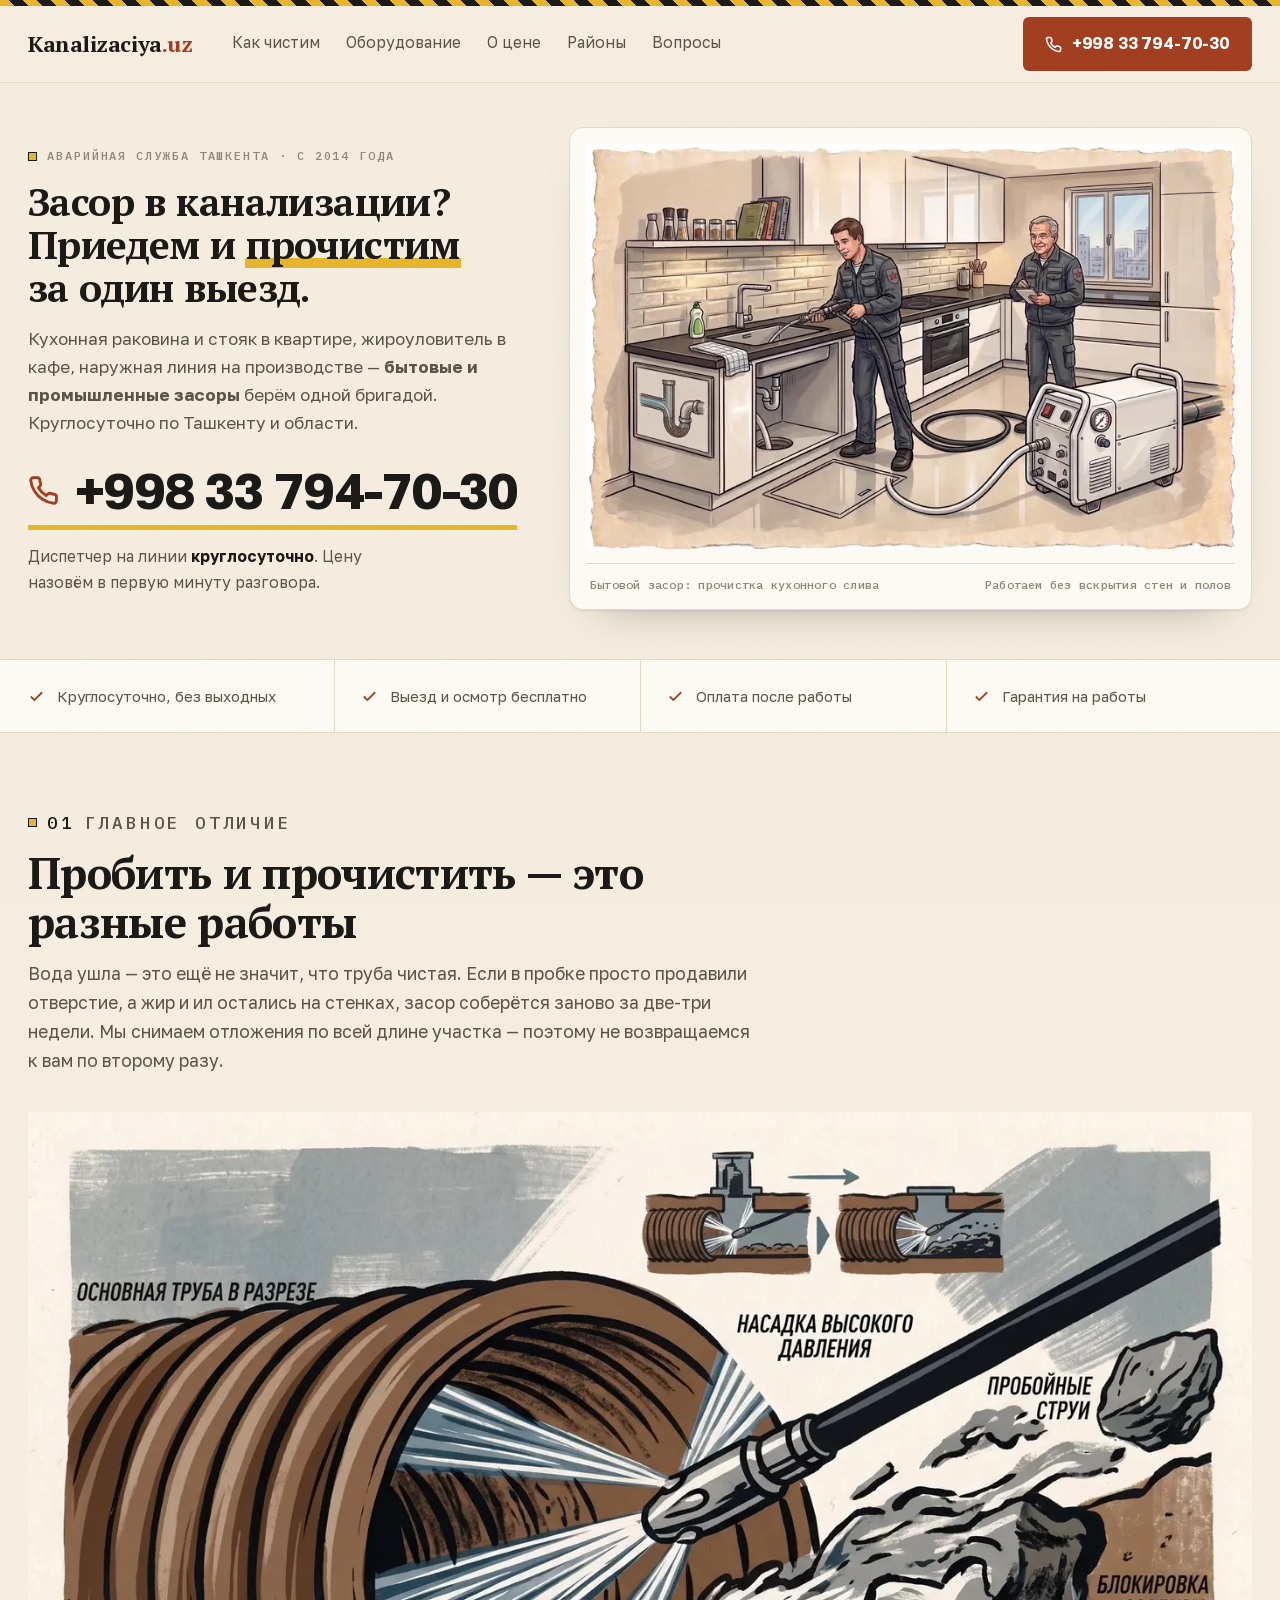
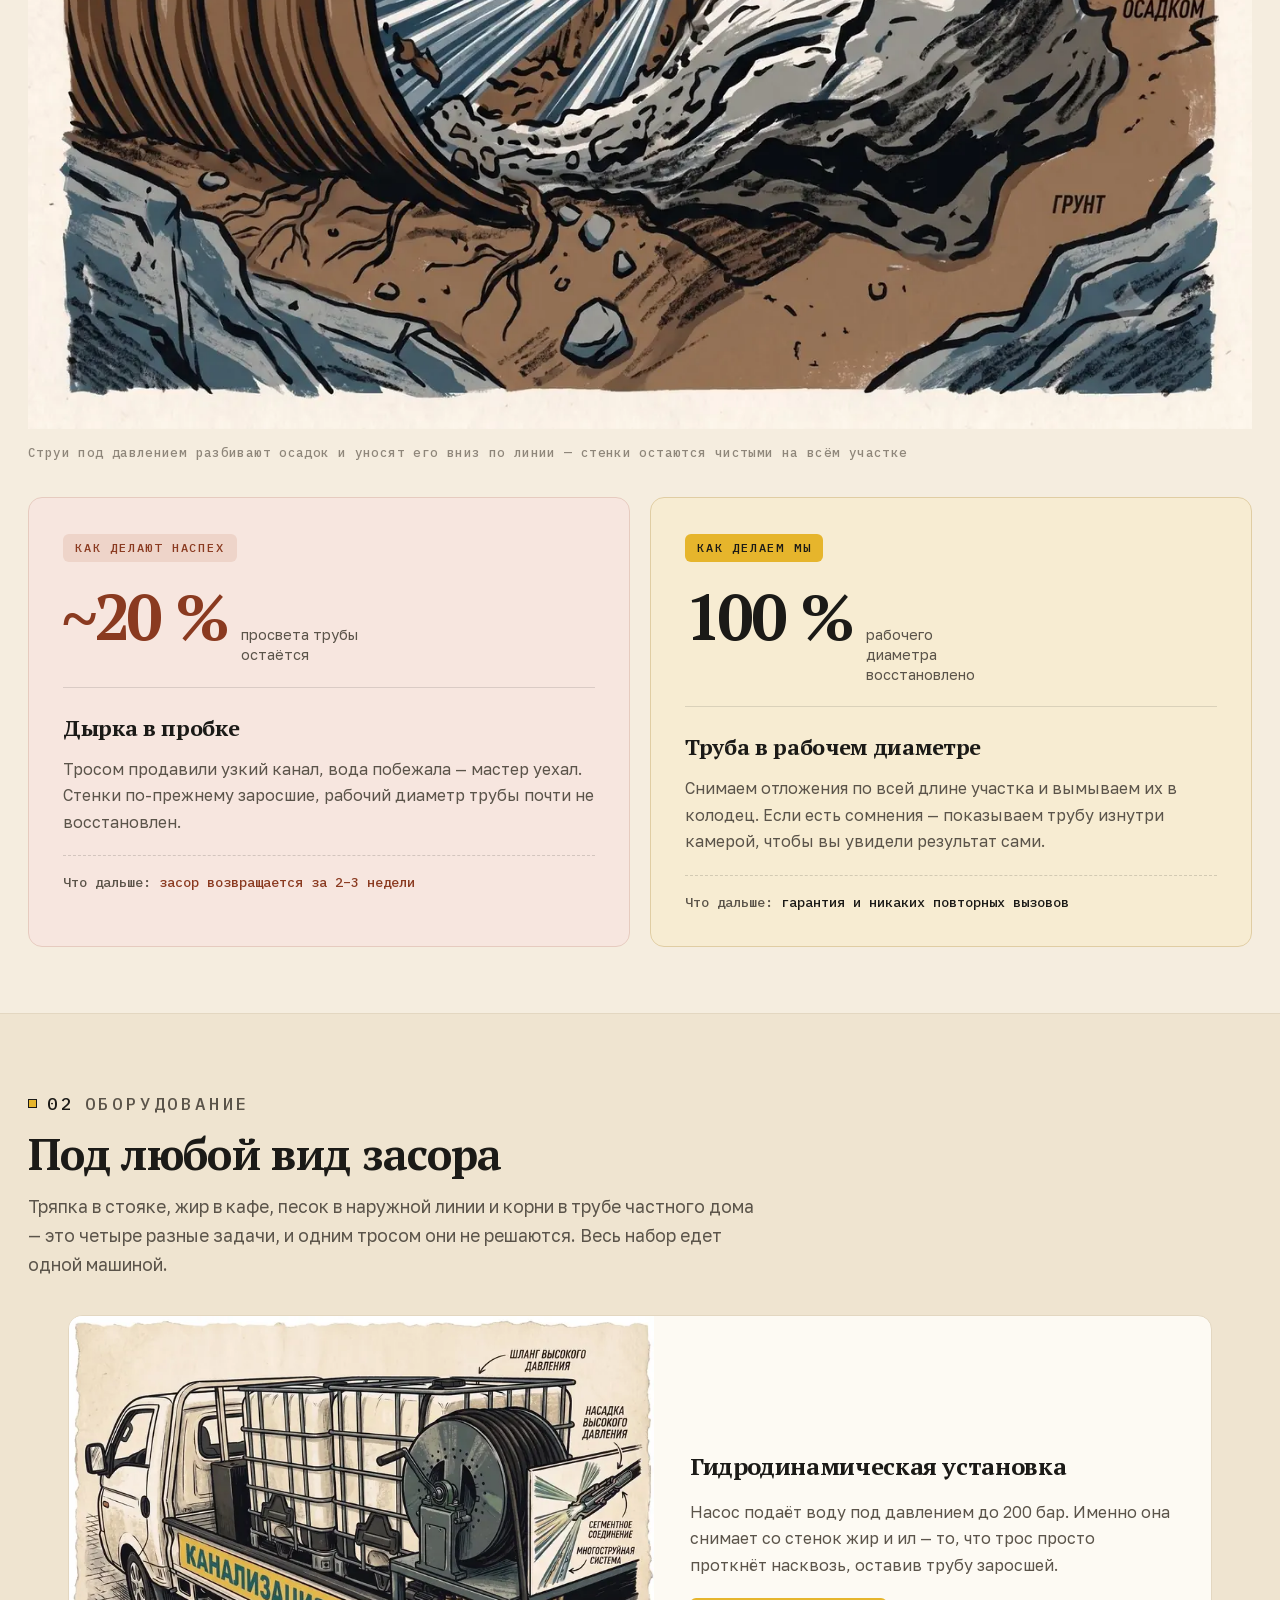
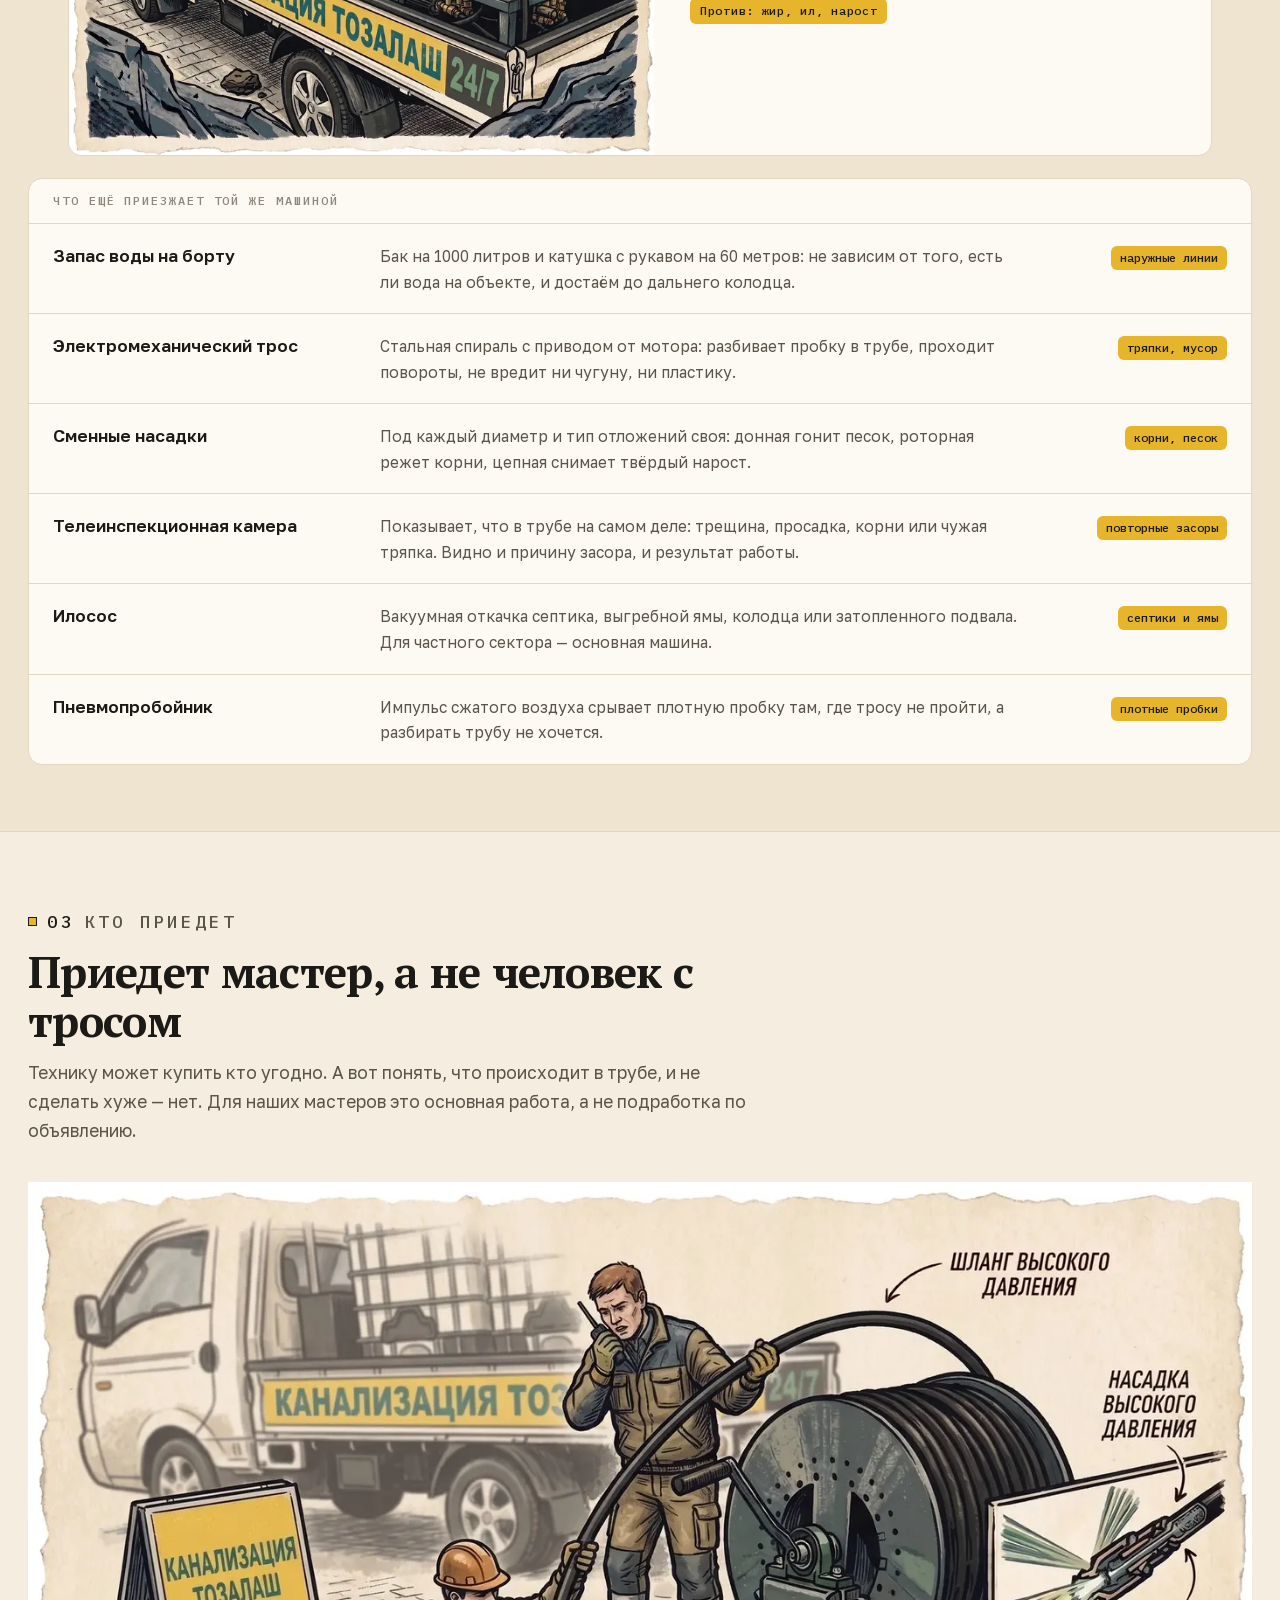
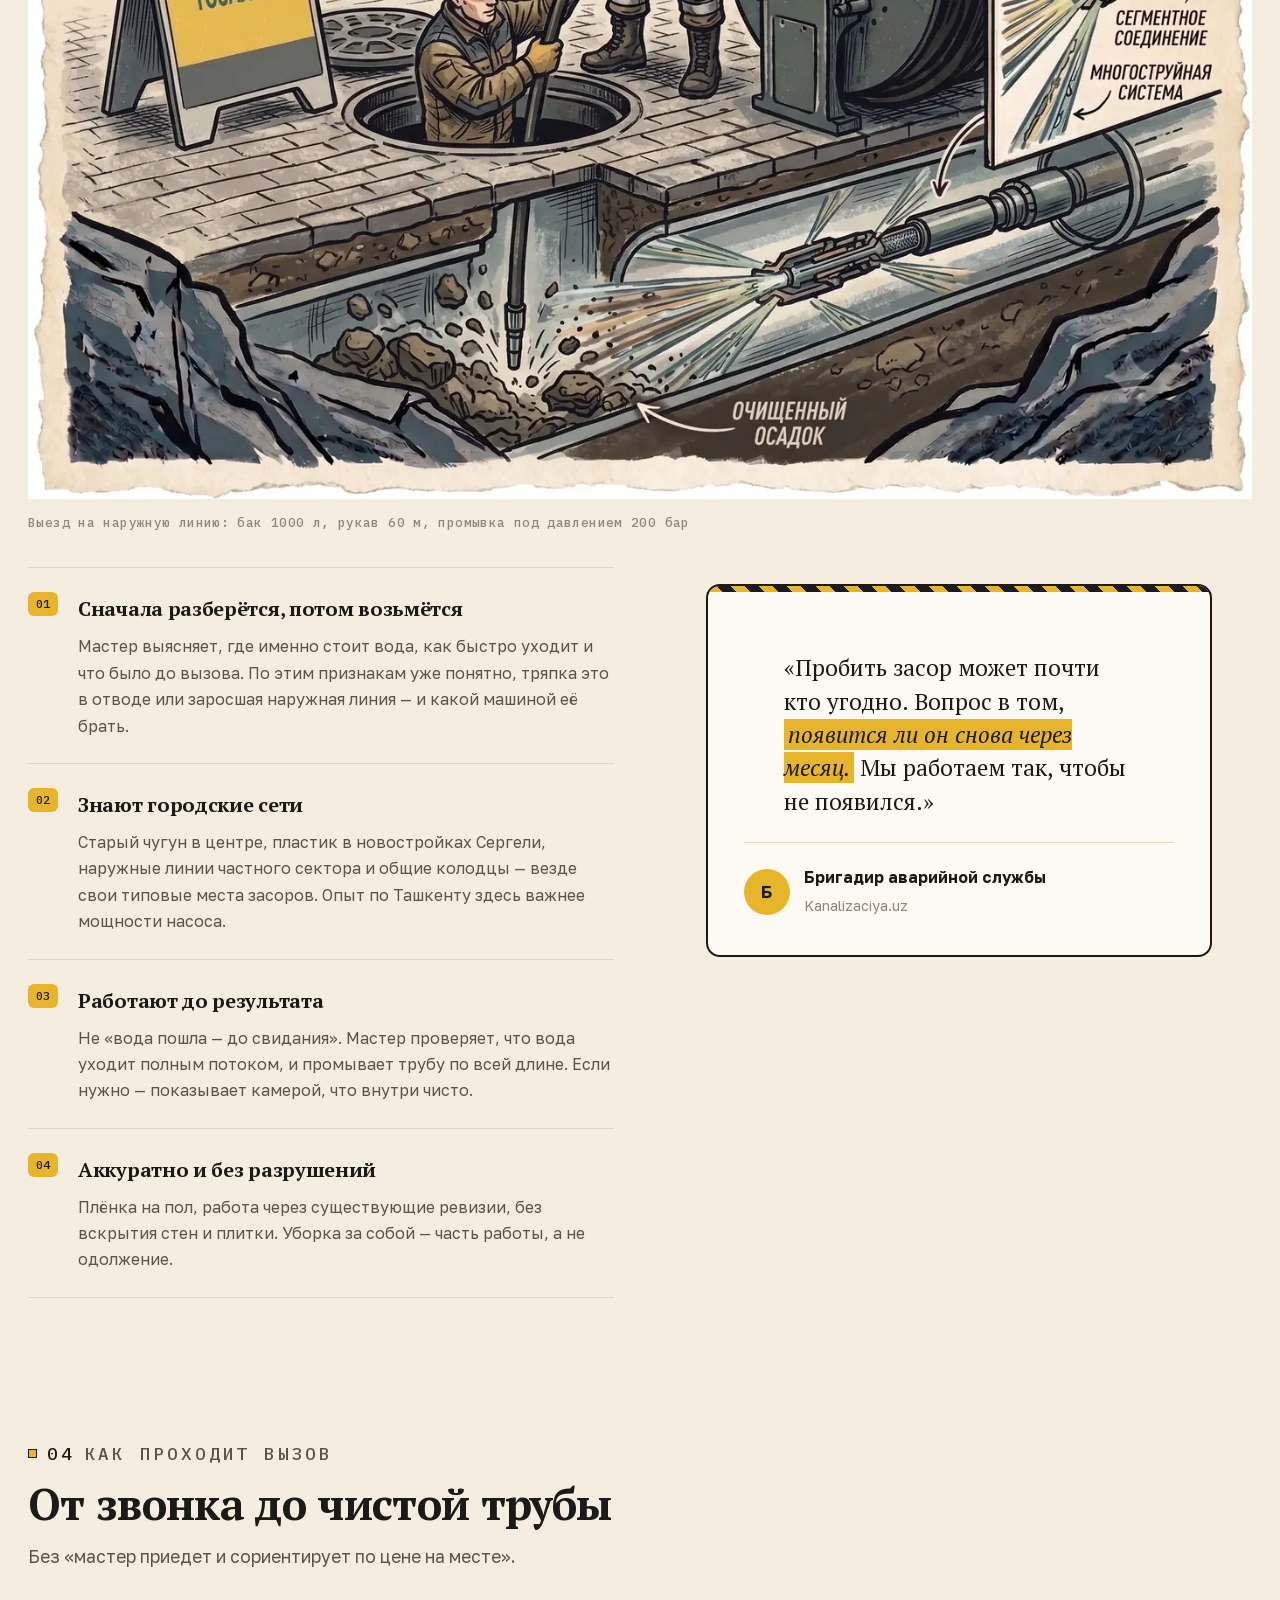
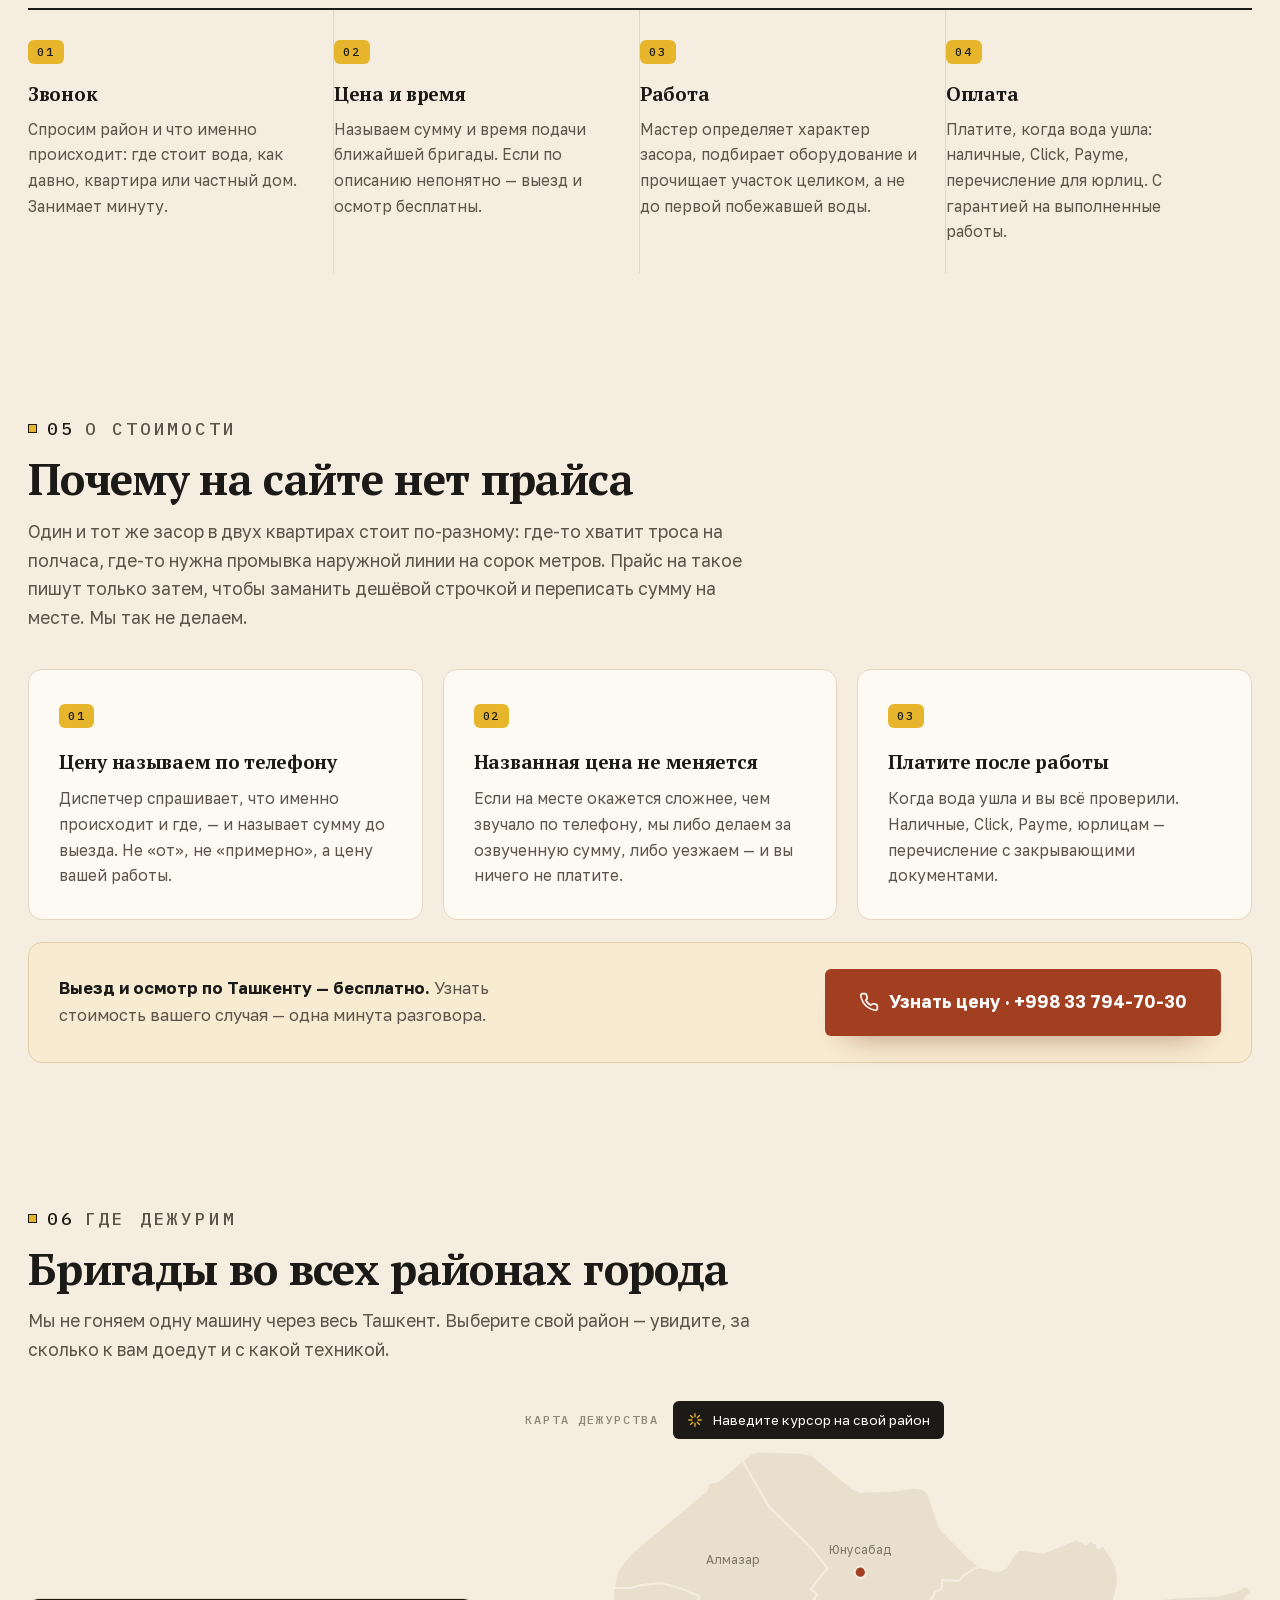
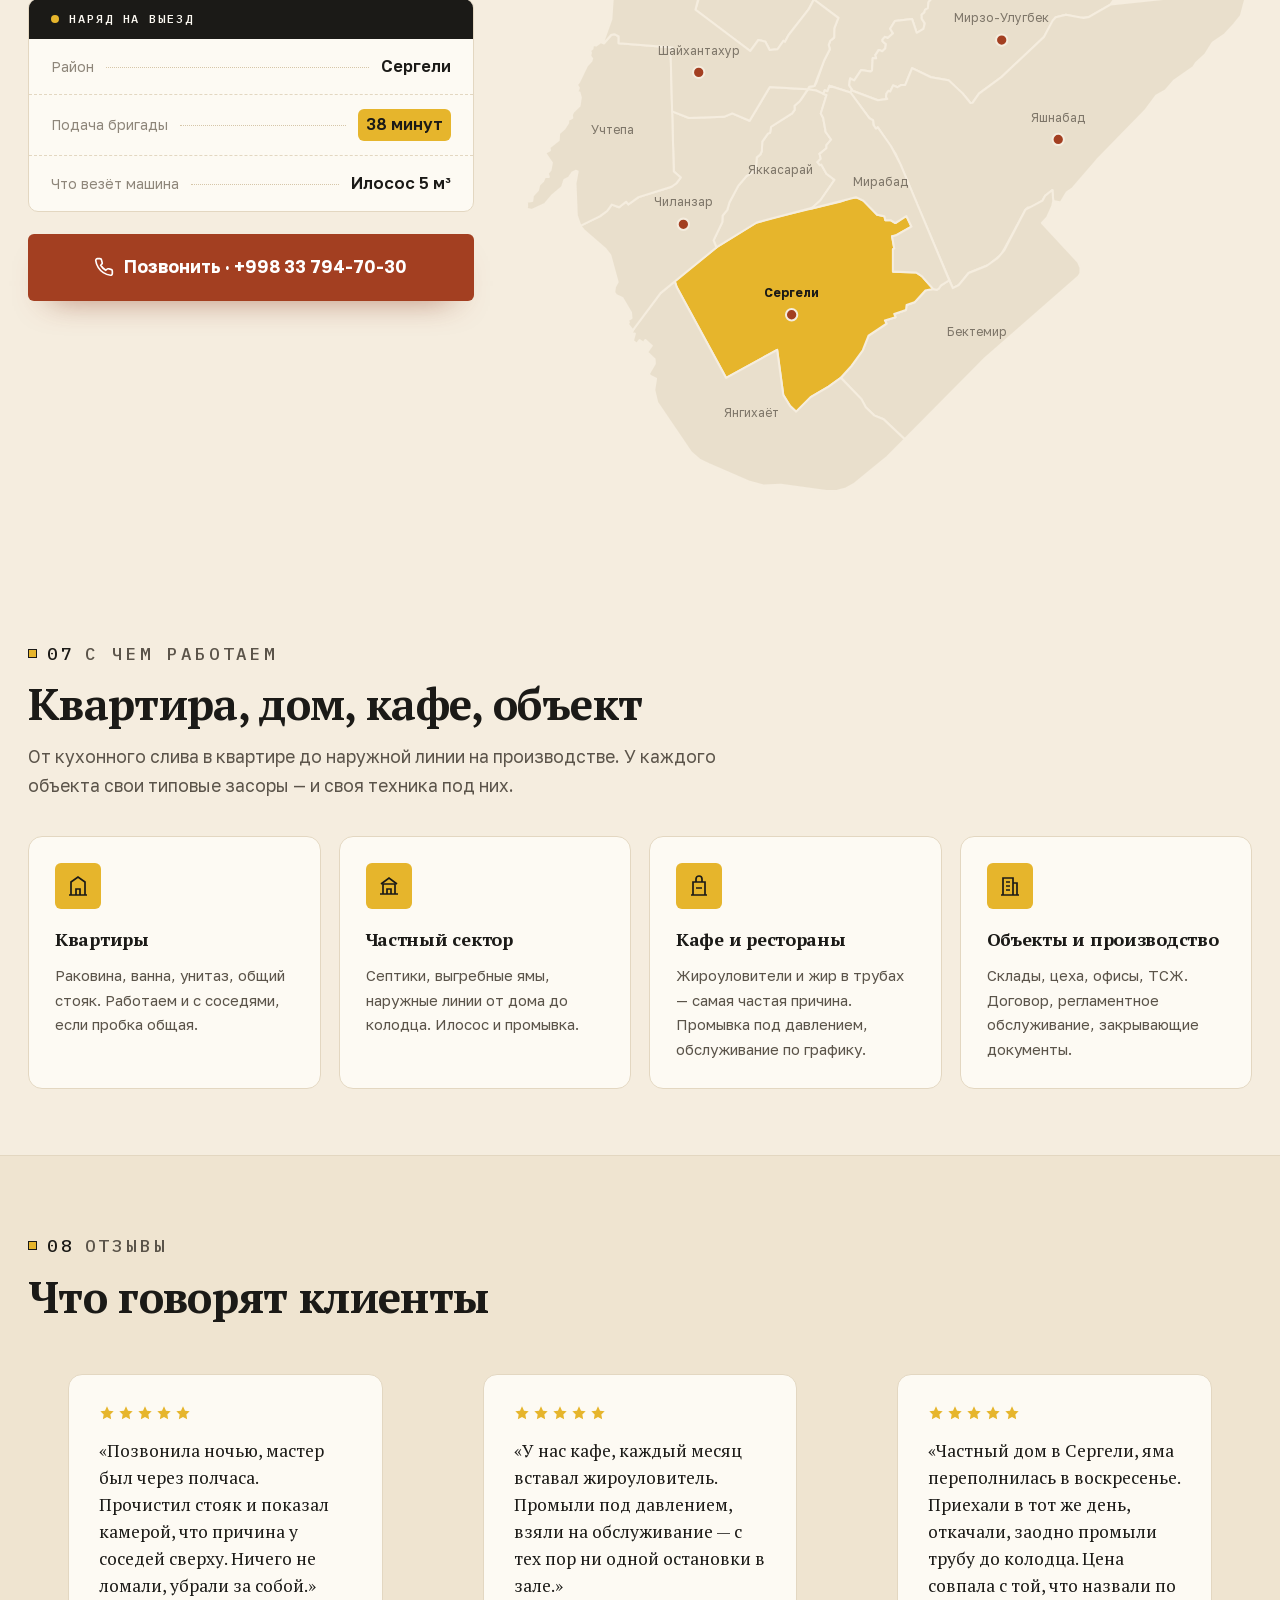
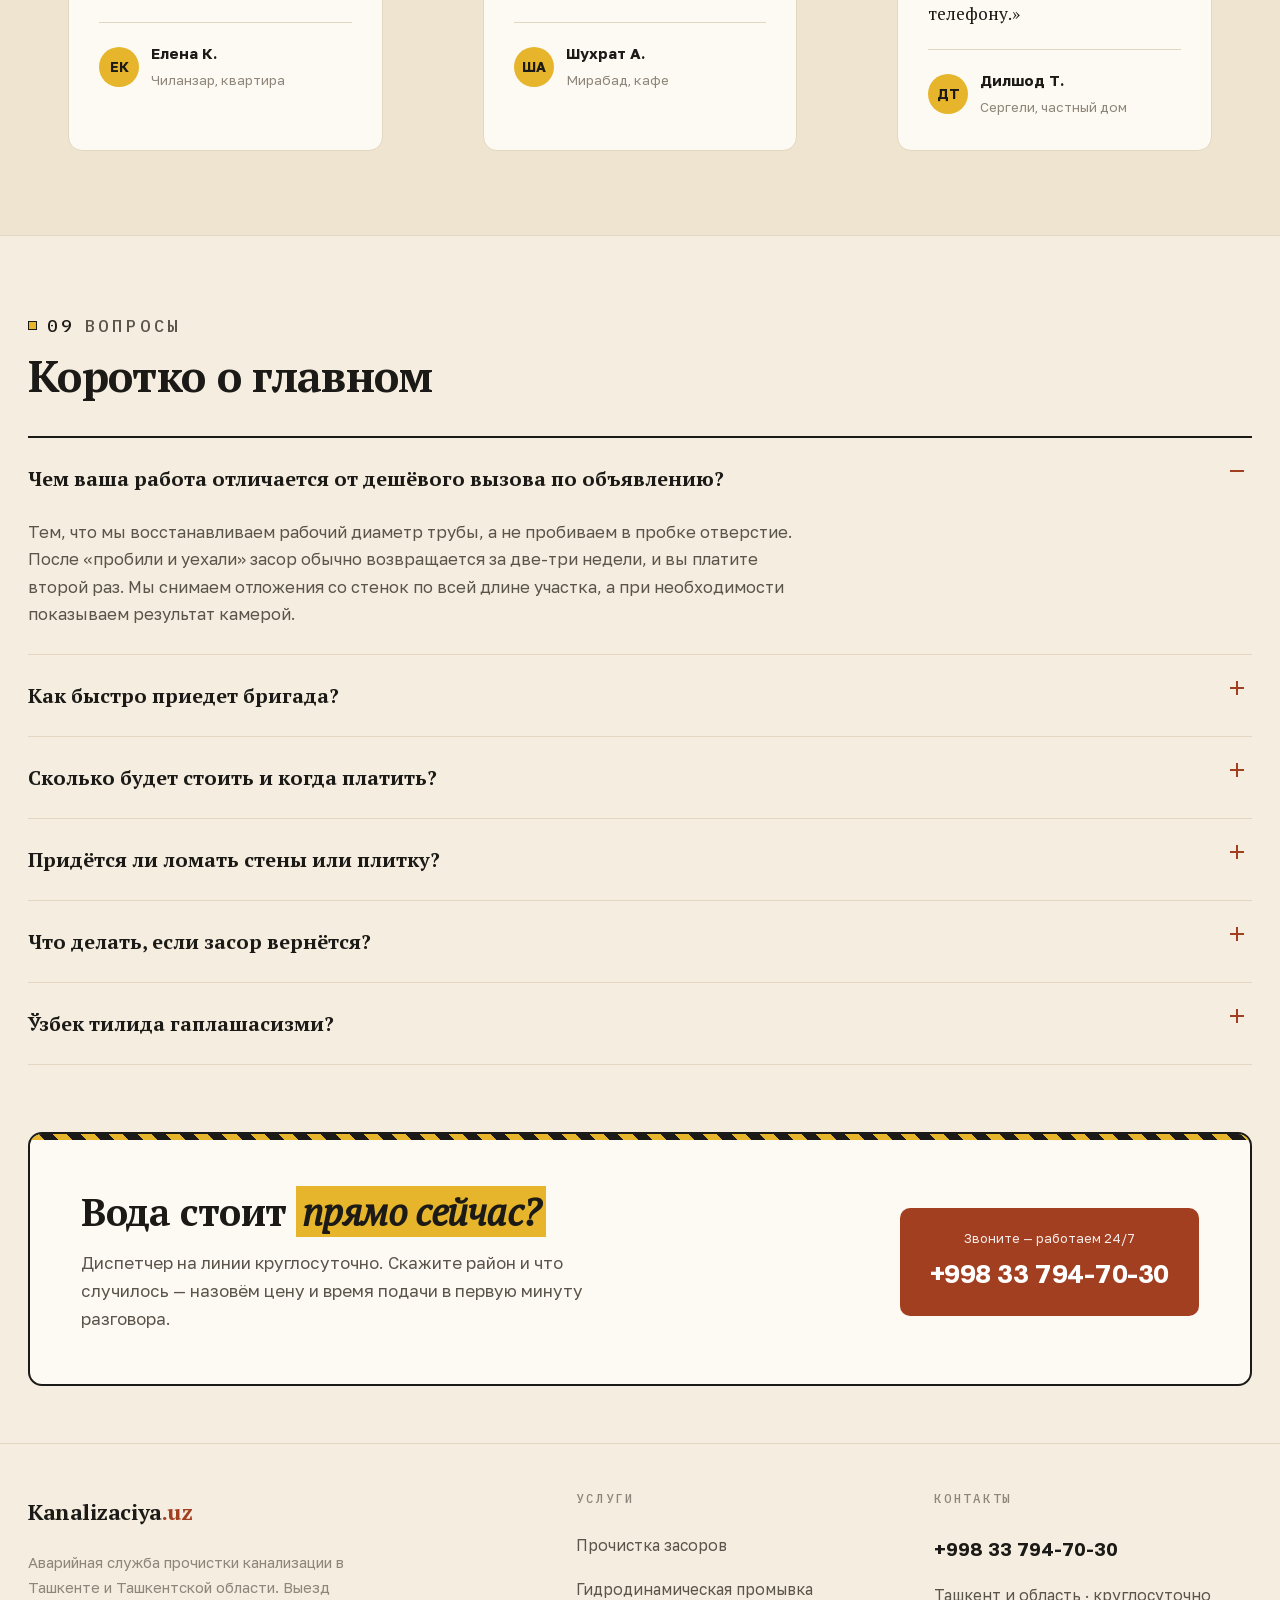
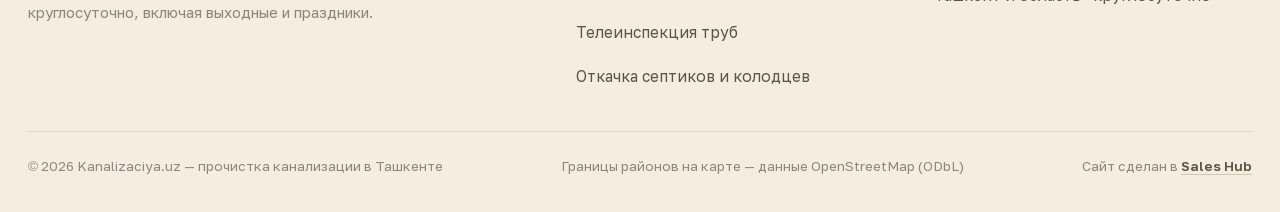
==== commit ed1cc164: "Проще формулировки, подпись студии в подвале «Технику выбирает человек, а не прайс-лист» заменено на" ====
--- a/index.html
+++ b/index.html
@@ -111,7 +111,7 @@
 /* ═══ первый экран ═══ */
 .hero{display:grid;grid-template-columns:minmax(320px,.84fr) 1.16fr;gap:clamp(30px,3.6vw,52px);
   align-items:center;padding:clamp(30px,3.4vw,48px) 0 clamp(34px,3.8vw,54px)}
-.hero h1{font-size:clamp(29px,3.3vw,43px);line-height:1.08;max-width:18ch}
+.hero h1{font-size:clamp(29px,3.05vw,40px);line-height:1.1;max-width:20ch;text-wrap:balance}
 .hero h1 mark{background:none;color:inherit;position:relative;white-space:nowrap}
 .hero h1 mark::after{content:"";position:absolute;left:-.04em;right:-.04em;bottom:.05em;height:.28em;
   background:var(--yellow);z-index:-1}
@@ -368,7 +368,10 @@
 .ft a:hover{color:var(--red)}
 .ft .big-tel{font-weight:700;font-size:19px;color:var(--ink)}
 .copy{margin-top:32px;padding-top:24px;border-top:1px solid var(--rule);
-  display:flex;justify-content:space-between;gap:14px;flex-wrap:wrap;font-size:13.5px;color:var(--dim);line-height:1.5}
+  display:flex;justify-content:space-between;gap:14px 28px;flex-wrap:wrap;
+  font-size:13.5px;color:var(--dim);line-height:1.5}
+.made a{color:var(--body);font-weight:600;border-bottom:1px solid var(--rule2);transition:.16s}
+.made a:hover{color:var(--red);border-bottom-color:var(--red)}
 @media(max-width:760px){.ft{grid-template-columns:1fr 1fr}.ft>div:first-child{grid-column:1/-1}
   footer{padding-bottom:96px}}
 
@@ -511,8 +514,8 @@
 <section class="sec wrap" id="masters">
   <div class="shead">
     <p class="eyebrow"><i></i><b>03</b>Кто приедет</p>
-    <h2>Технику выбирает человек, а не прайс-лист</h2>
-    <p>Оборудование можно купить. Понимать, что происходит внутри чужой трубы, и не сделать хуже — нет. У наших мастеров это основная профессия, а не подработка по объявлению.</p>
+    <h2>Приедет мастер, а не человек с тросом</h2>
+    <p>Технику может купить кто угодно. А вот понять, что происходит в трубе, и не сделать хуже — нет. Для наших мастеров это основная работа, а не подработка по объявлению.</p>
   </div>
 
   <figure class="illwide">
@@ -525,7 +528,7 @@
   <div class="pro">
     <div>
       <div class="pl"><span class="n">01</span><div>
-        <h3>Сначала диагноз, потом инструмент</h3>
+        <h3>Сначала разберётся, потом возьмётся</h3>
         <p>Мастер выясняет, где именно стоит вода, как быстро уходит и что было до вызова. По этим признакам уже понятно, тряпка это в отводе или заросшая наружная линия — и какой машиной её брать.</p>
       </div></div>
       <div class="pl"><span class="n">02</span><div>
@@ -534,7 +537,7 @@
       </div></div>
       <div class="pl"><span class="n">03</span><div>
         <h3>Работают до результата</h3>
-        <p>Не «вода пошла — до свидания». Мастер проверяет, что участок принимает полный поток, и промывает трубу по всей длине. Если нужно — показывает камерой, что внутри чисто.</p>
+        <p>Не «вода пошла — до свидания». Мастер проверяет, что вода уходит полным потоком, и промывает трубу по всей длине. Если нужно — показывает камерой, что внутри чисто.</p>
       </div></div>
       <div class="pl"><span class="n">04</span><div>
         <h3>Аккуратно и без разрушений</h3>
@@ -545,7 +548,7 @@
     <figure class="quote">
       <div class="hazard"></div>
       <div class="qin">
-        <blockquote class="q">«Открыть канализацию может почти кто угодно. Вопрос в том, <i>вернётесь ли вы к этому засору через месяц.</i> Мы работаем так, чтобы не возвращаться.»</blockquote>
+        <blockquote class="q">«Пробить засор может почти кто угодно. Вопрос в том, <i>появится ли он снова через месяц.</i> Мы работаем так, чтобы не появился.»</blockquote>
         <figcaption class="w"><span class="av">Б</span><span><b>Бригадир аварийной службы</b><em>Kanalizaciya.uz</em></span></figcaption>
       </div>
     </figure>
@@ -562,7 +565,7 @@
   <div class="steps">
     <div class="step"><em>01</em><h3>Звонок</h3><p>Спросим район и что именно происходит: где стоит вода, как давно, квартира или частный дом. Занимает минуту.</p></div>
     <div class="step"><em>02</em><h3>Цена и время</h3><p>Называем сумму и время подачи ближайшей бригады. Если по описанию непонятно — выезд и осмотр бесплатны.</p></div>
-    <div class="step"><em>03</em><h3>Работа</h3><p>Мастер определяет характер засора, подбирает оборудование и прочищает участок целиком, а не до первого протока.</p></div>
+    <div class="step"><em>03</em><h3>Работа</h3><p>Мастер определяет характер засора, подбирает оборудование и прочищает участок целиком, а не до первой побежавшей воды.</p></div>
     <div class="step"><em>04</em><h3>Оплата</h3><p>Платите, когда вода ушла: наличные, Click, Payme, перечисление для юрлиц. С гарантией на выполненные работы.</p></div>
   </div>
 </section>
@@ -765,6 +768,7 @@
   <div class="copy">
     <span>© <span id="yr">2026</span> Kanalizaciya.uz — прочистка канализации в Ташкенте</span>
     <span>Границы районов на карте — данные OpenStreetMap (ODbL)</span>
+    <span class="made">Сайт сделан в <a href="https://sales-hub.uz/" target="_blank" rel="noopener">Sales&nbsp;Hub</a></span>
   </div>
 </div></footer>
 
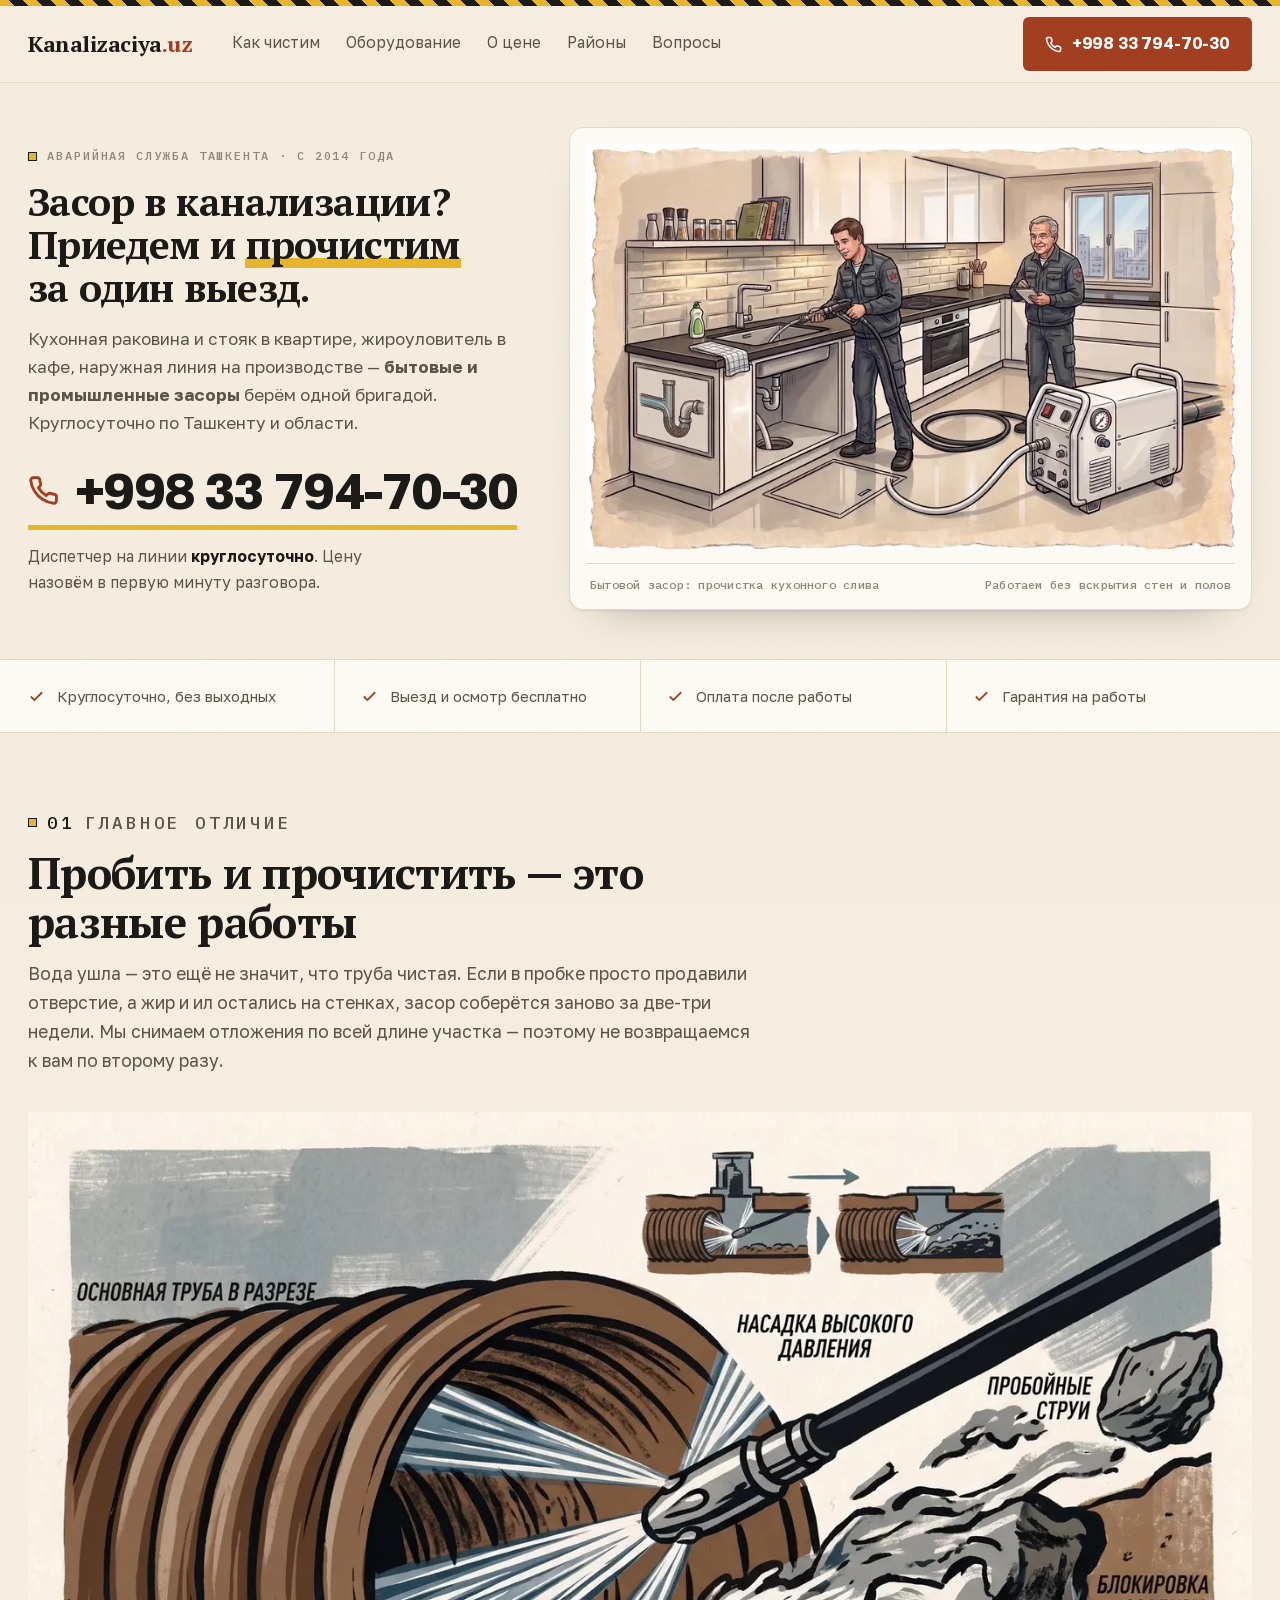
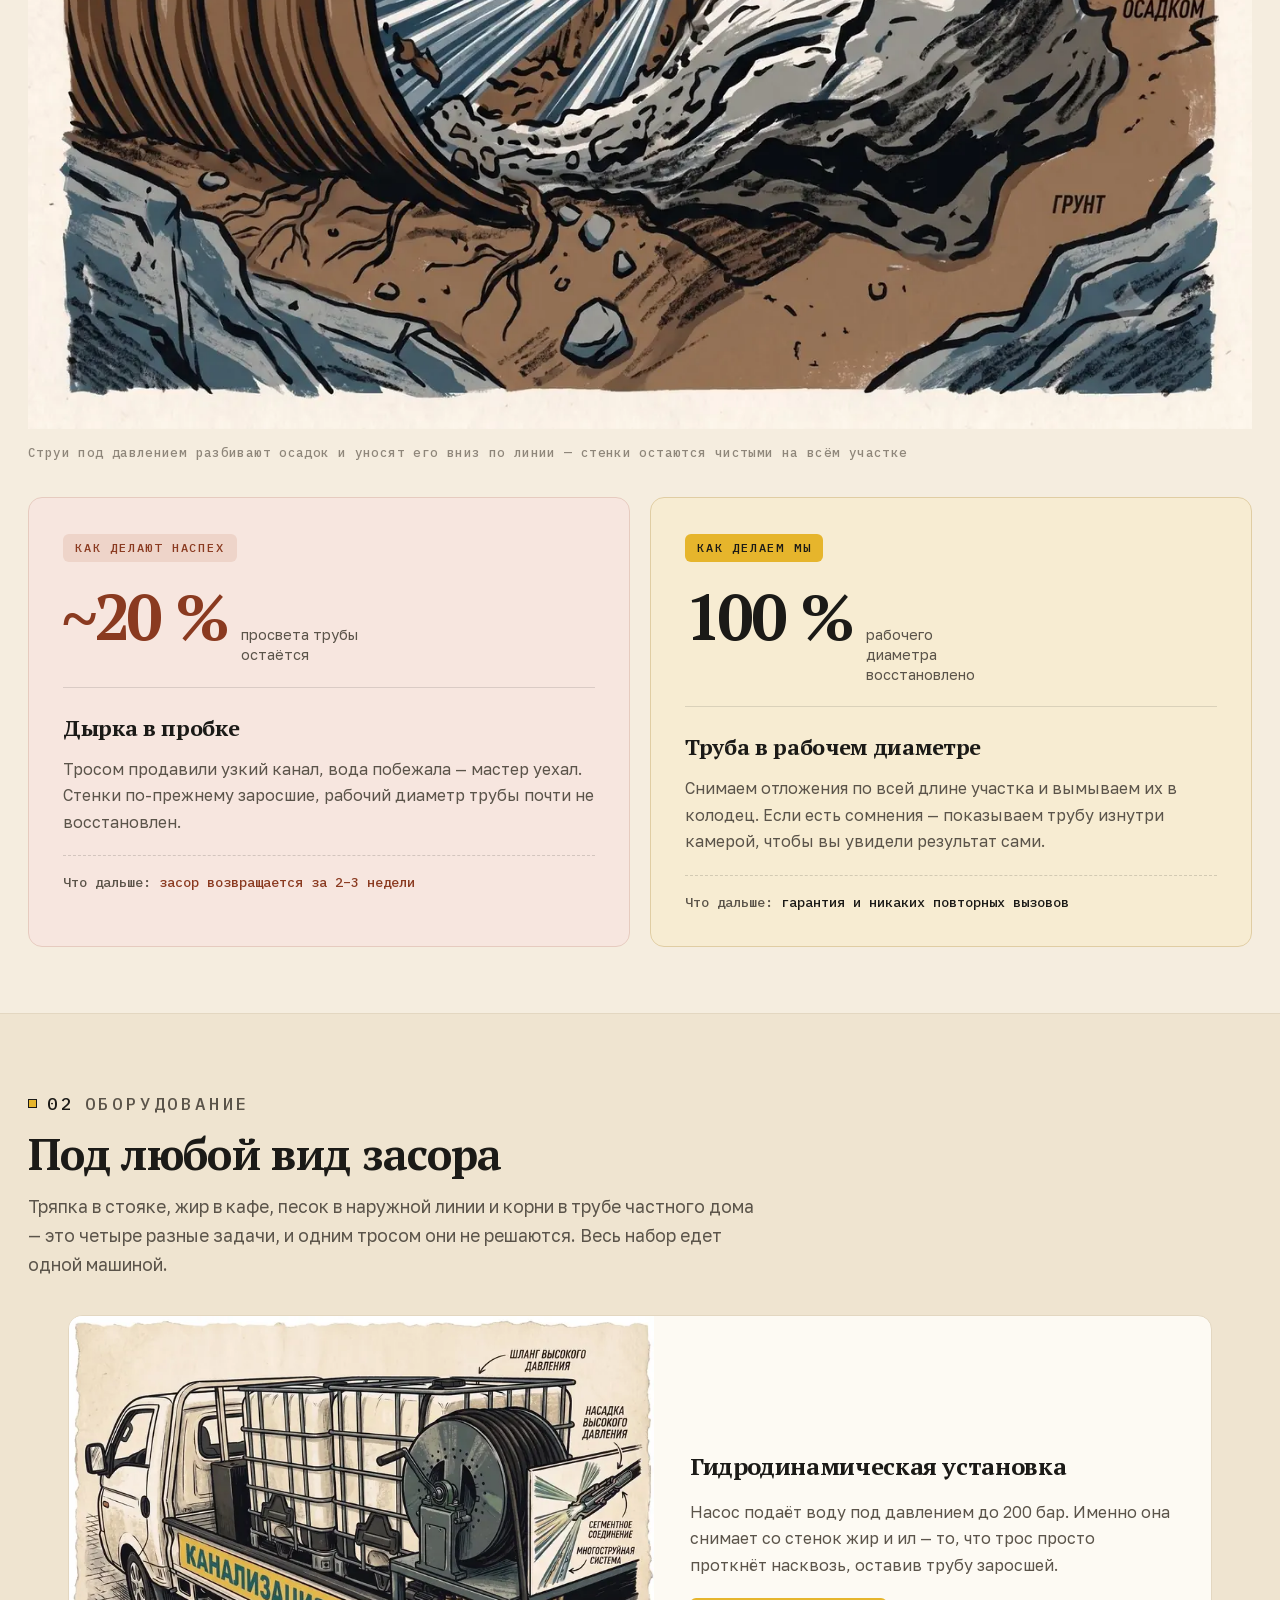
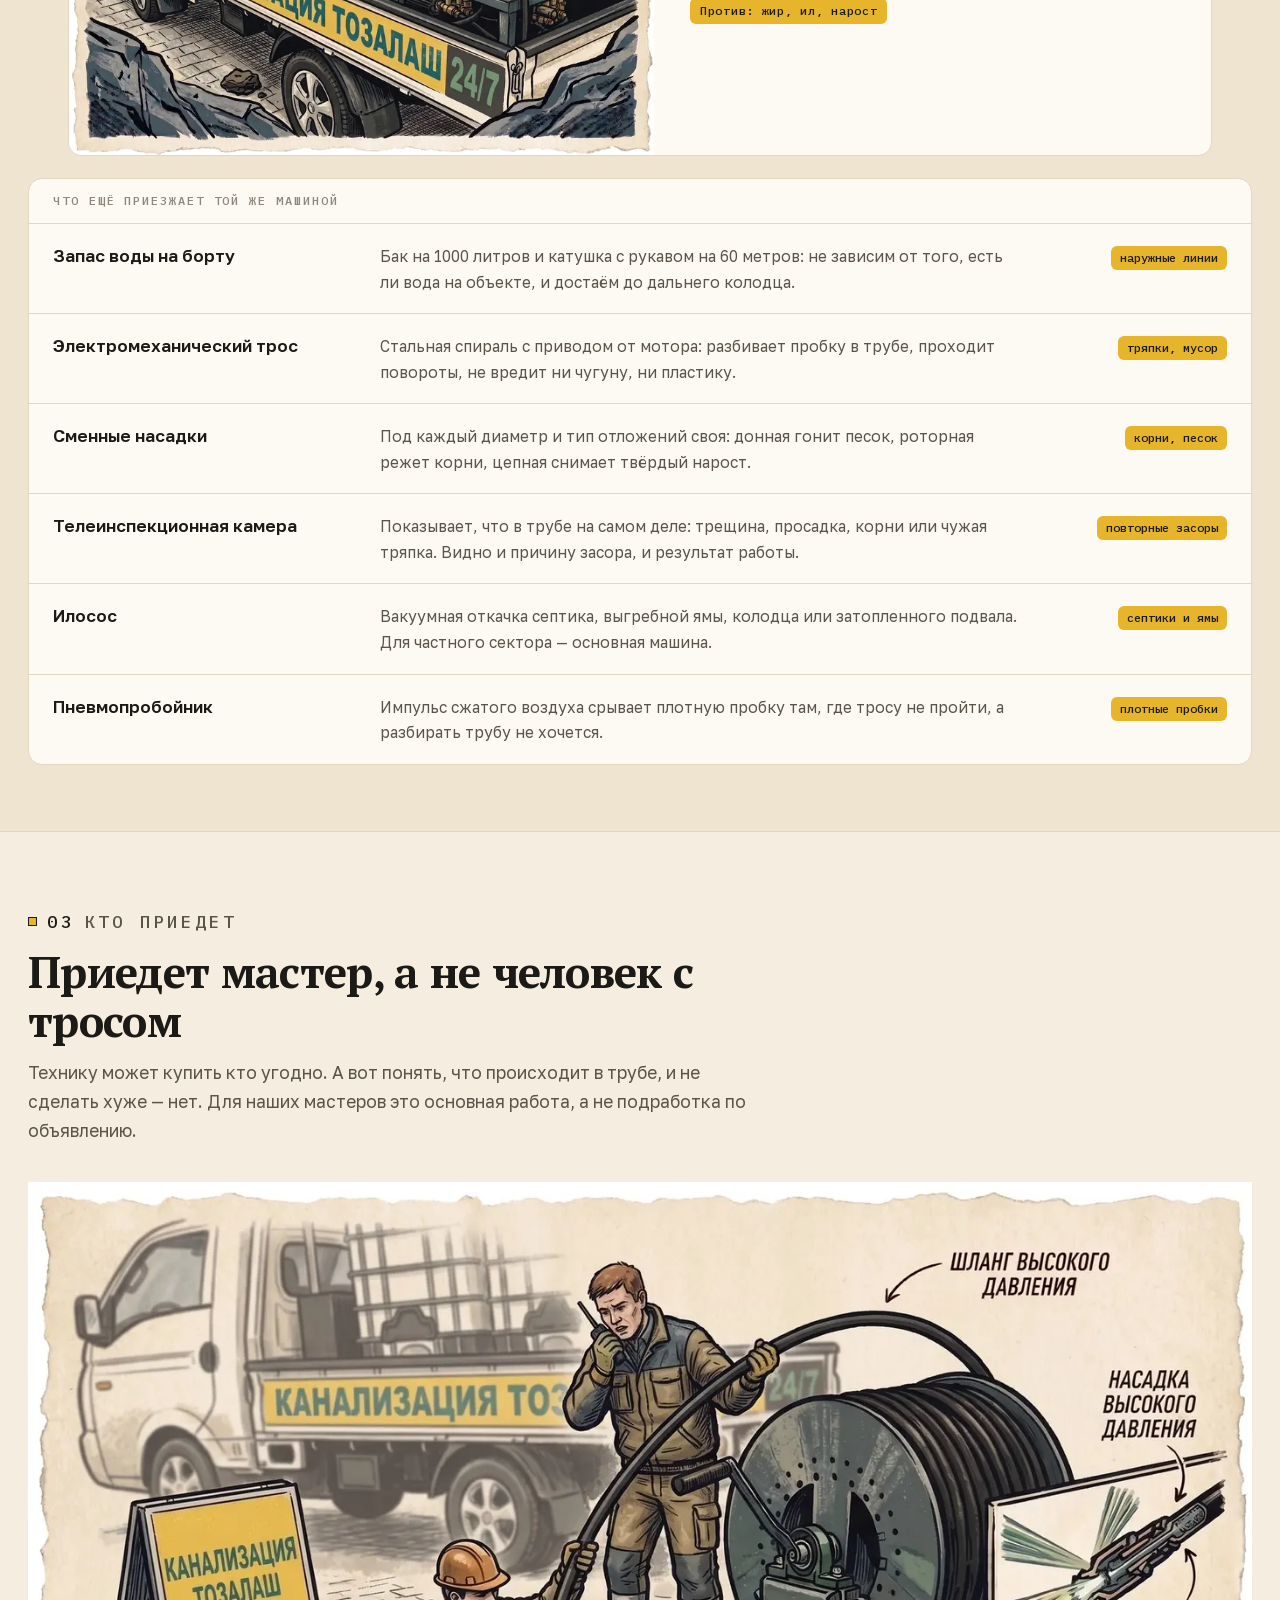
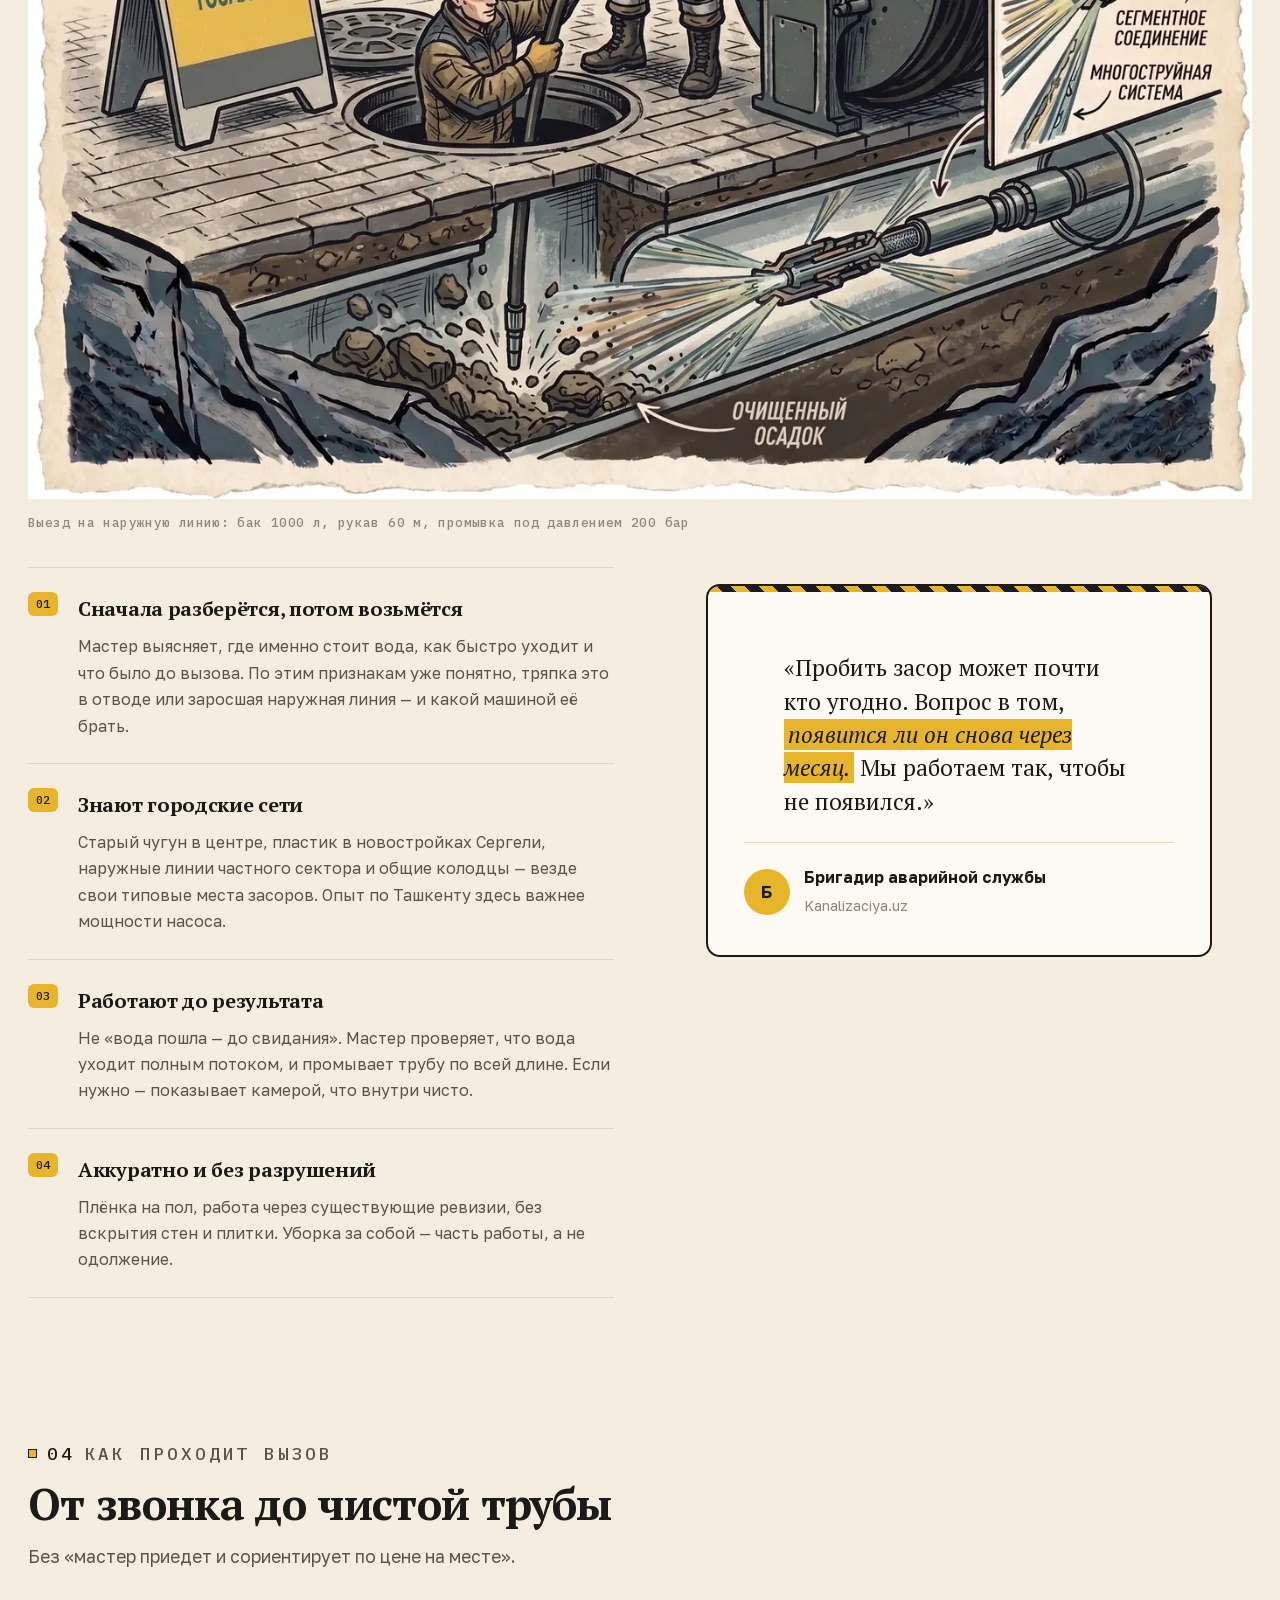
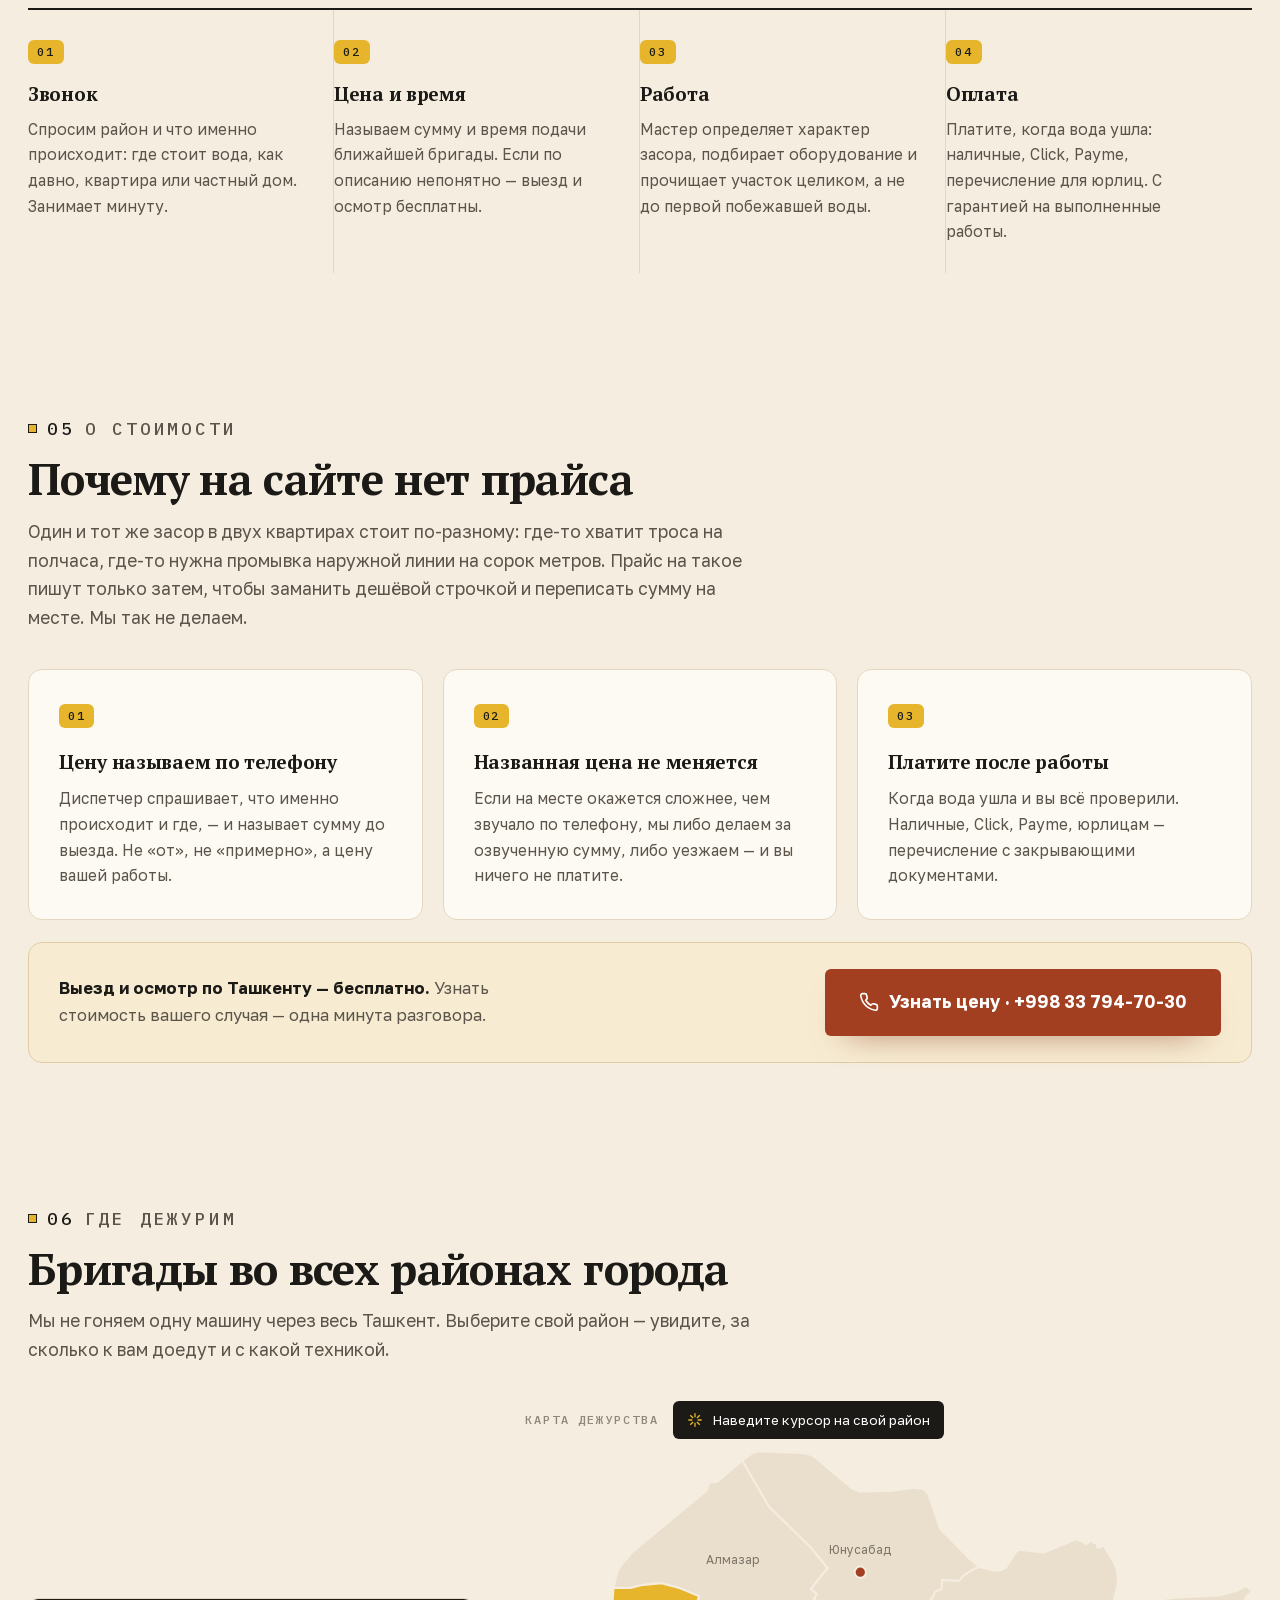
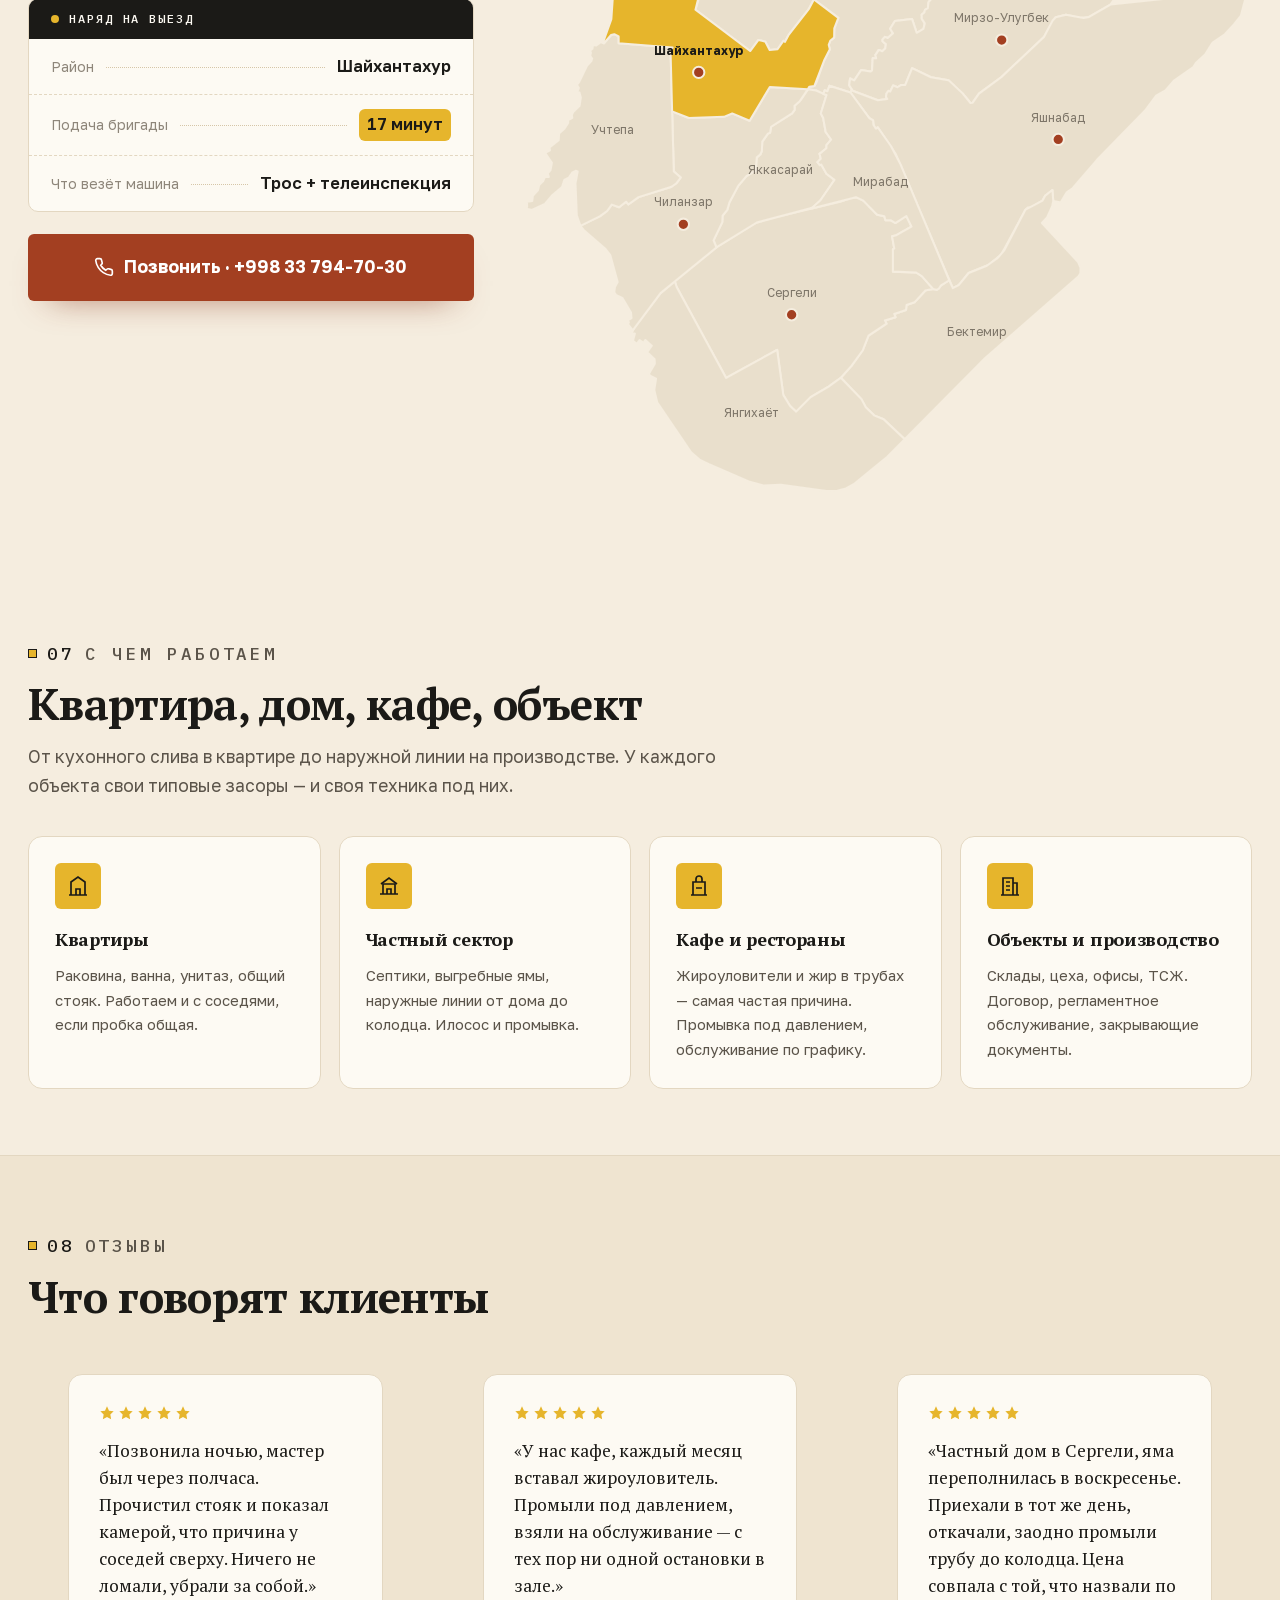
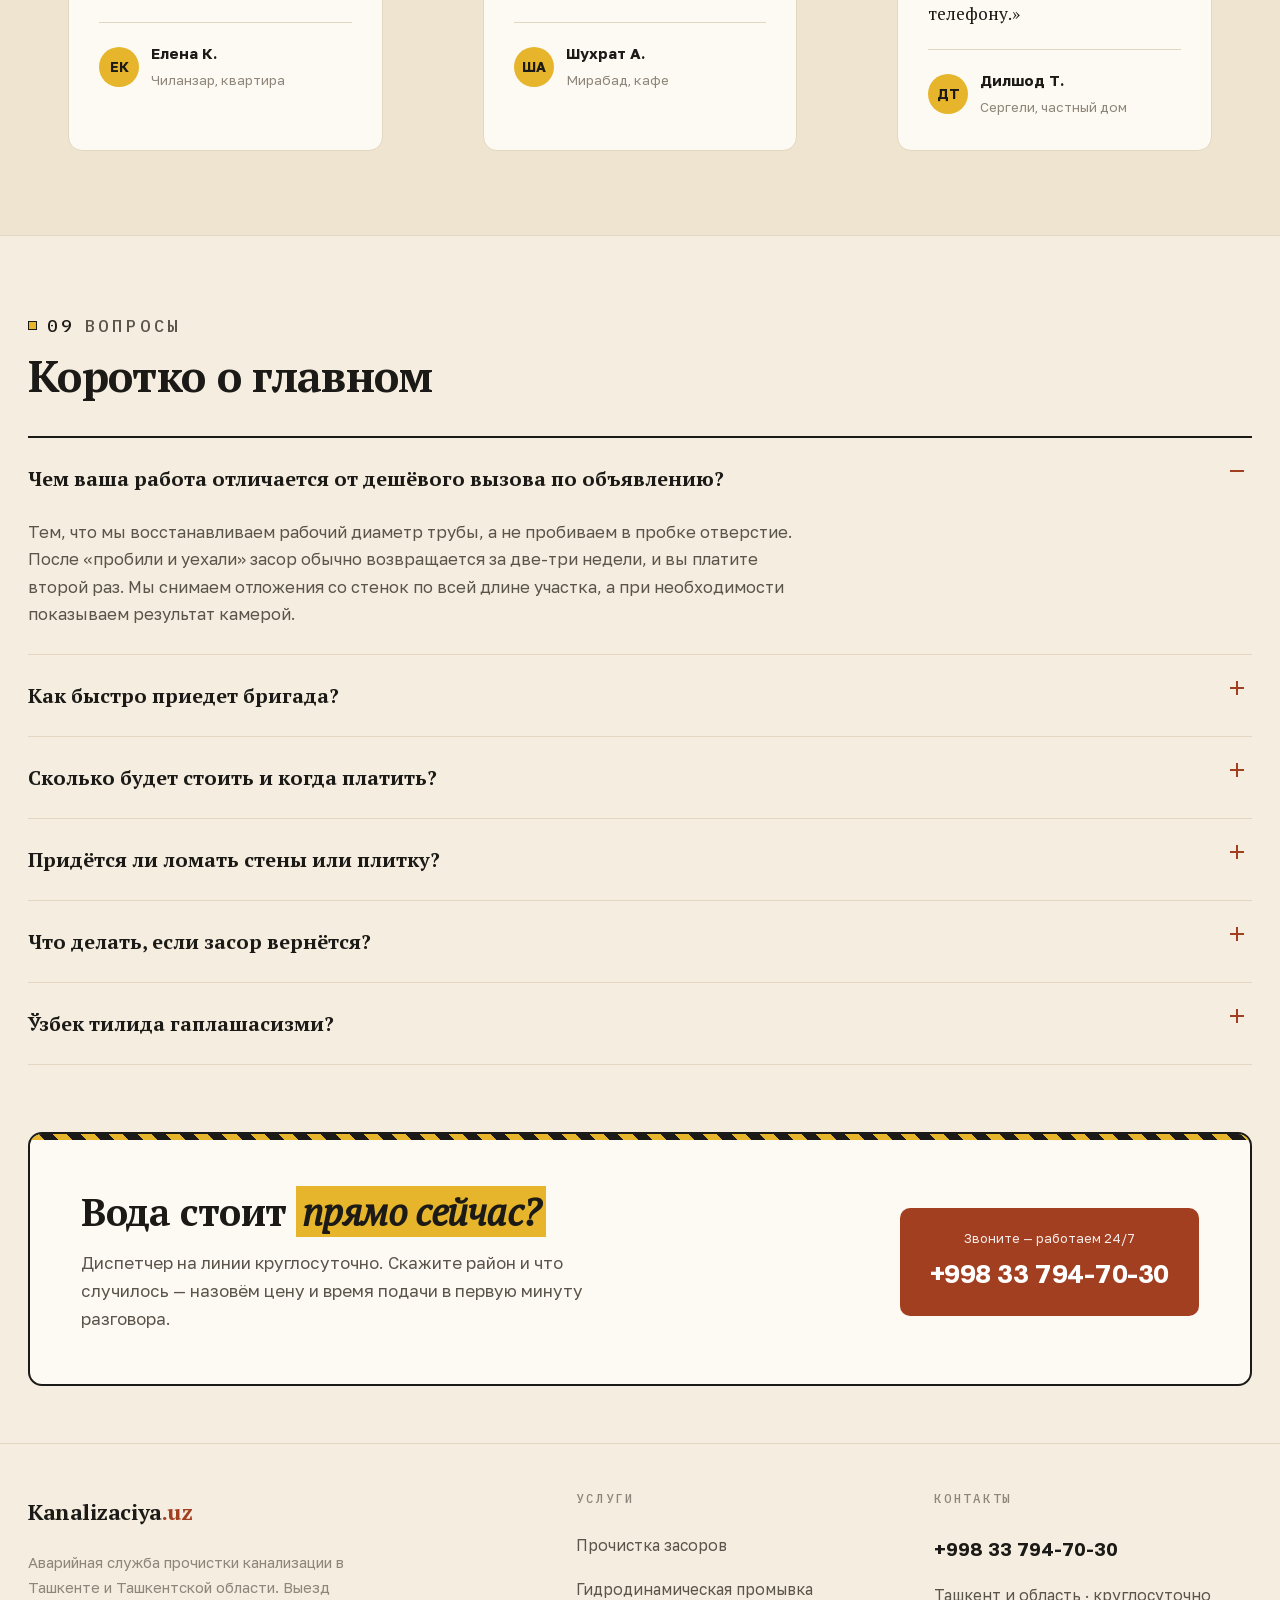
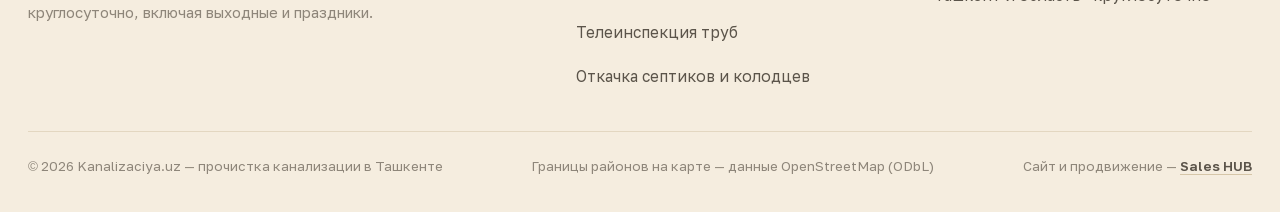
==== commit f3be83a2: "Подпись в подвале по стандарту агентства, с UTM-метками Co-Authored-By: Claude Opus 5 <noreply@anthr" ====
--- a/index.html
+++ b/index.html
@@ -768,7 +768,7 @@
   <div class="copy">
     <span>© <span id="yr">2026</span> Kanalizaciya.uz — прочистка канализации в Ташкенте</span>
     <span>Границы районов на карте — данные OpenStreetMap (ODbL)</span>
-    <span class="made">Сайт сделан в <a href="https://sales-hub.uz/" target="_blank" rel="noopener">Sales&nbsp;Hub</a></span>
+    <span class="made">Сайт и продвижение — <a href="https://sales-hub.uz/?utm_source=kanalizaciya.uz&amp;utm_medium=referral&amp;utm_campaign=footer" target="_blank" rel="noopener">Sales&nbsp;HUB</a></span>
   </div>
 </div></footer>
 
